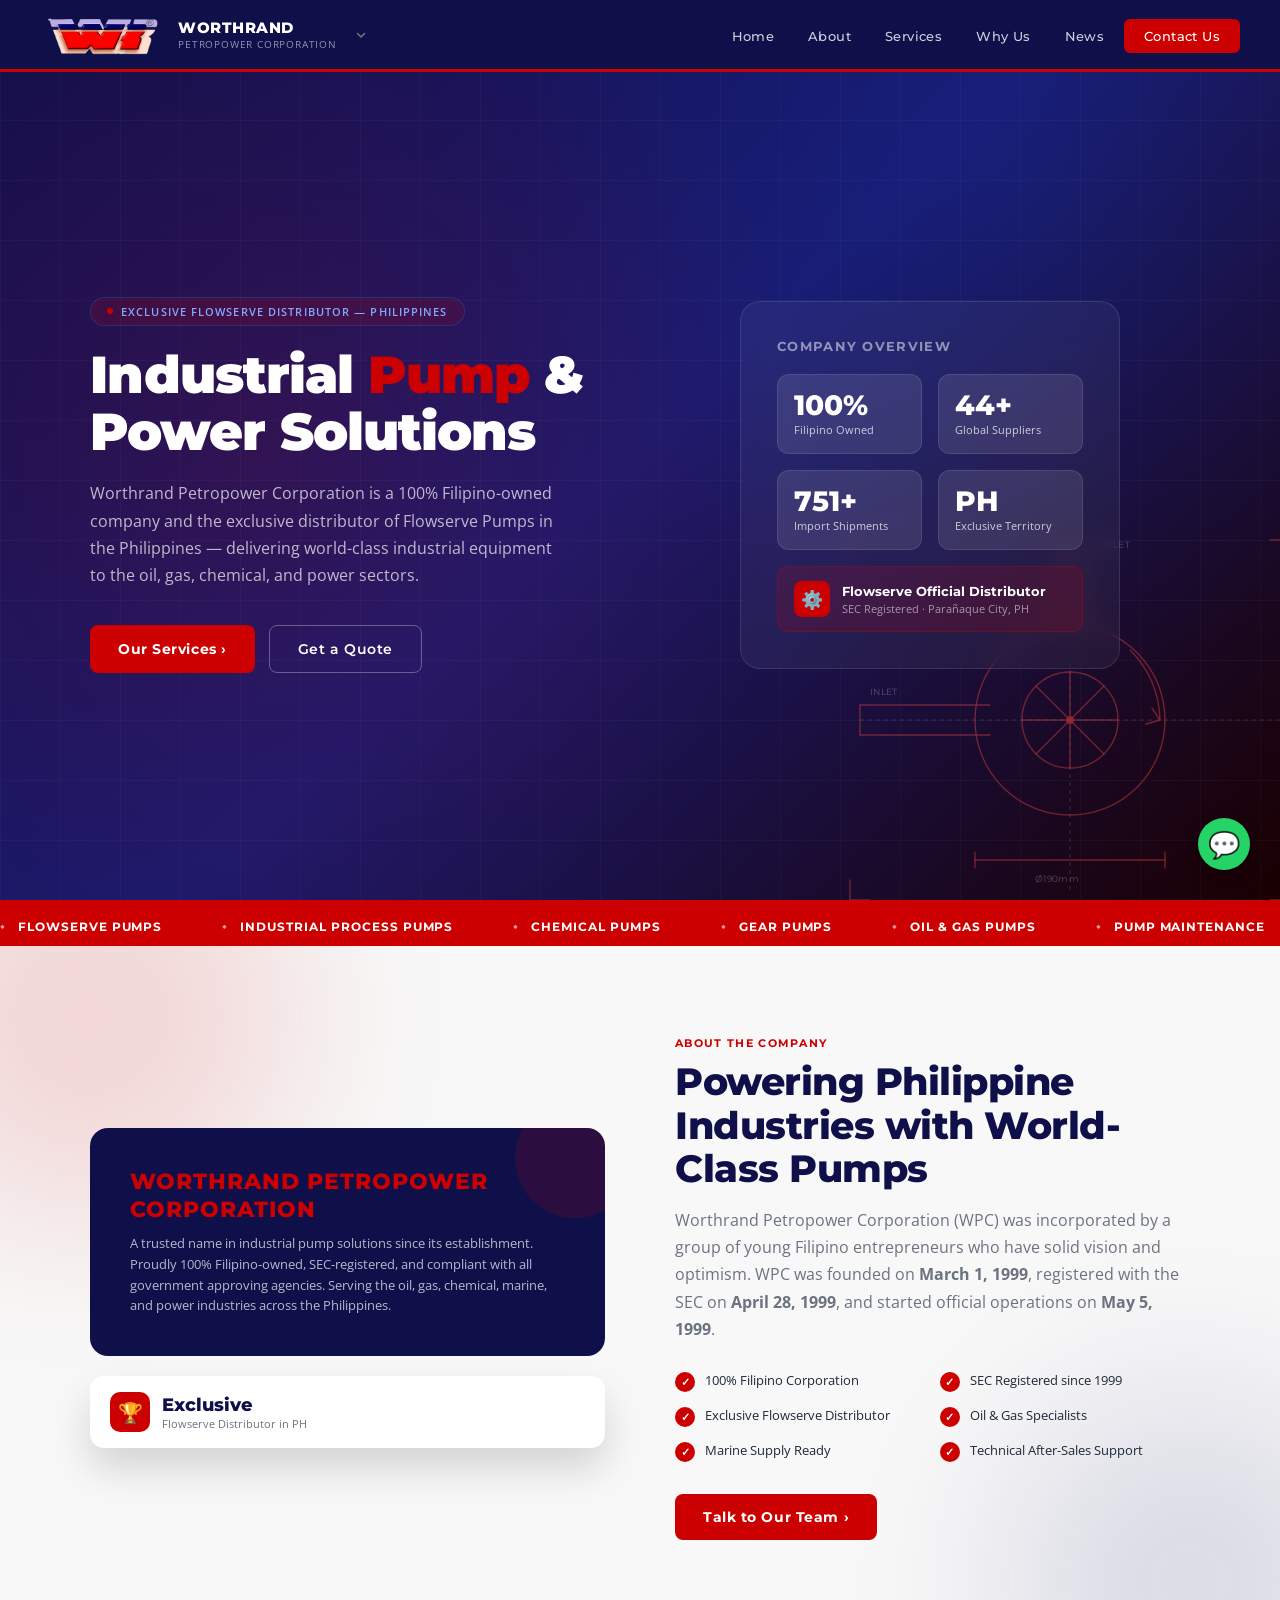
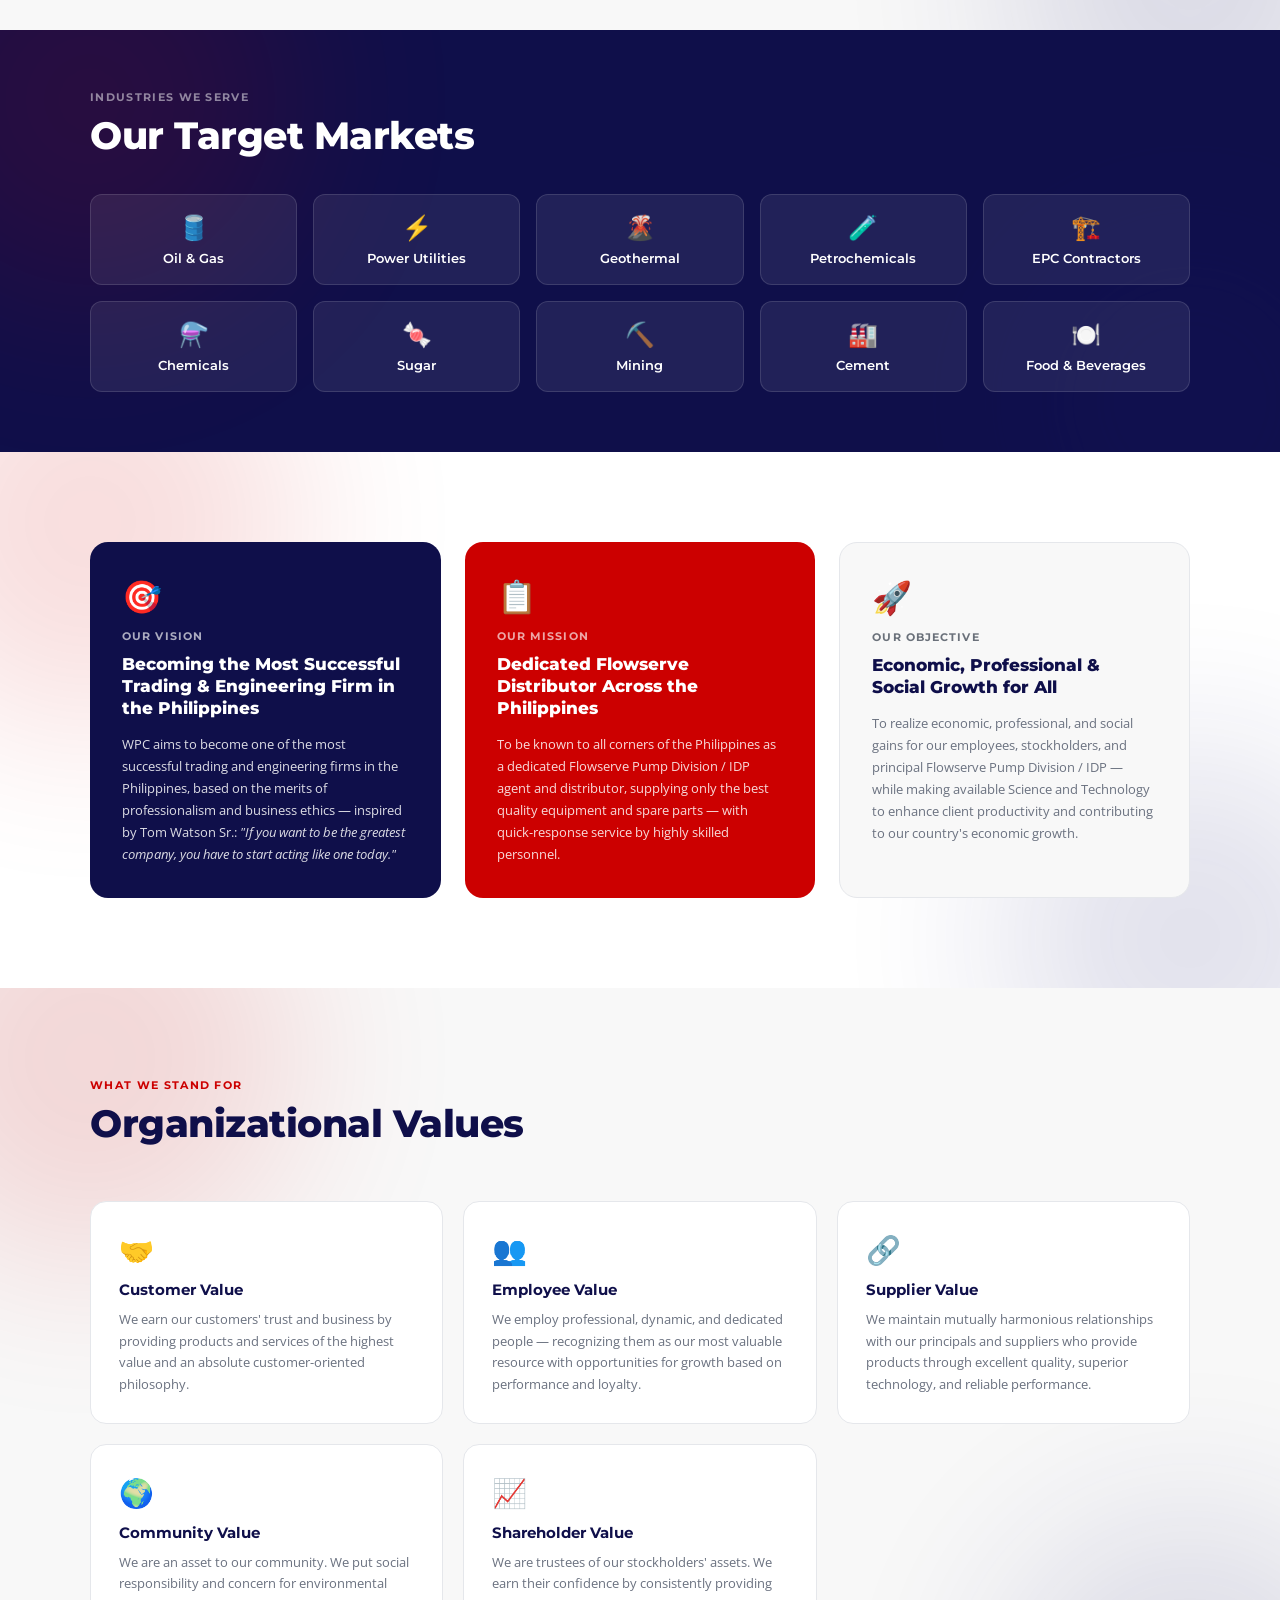
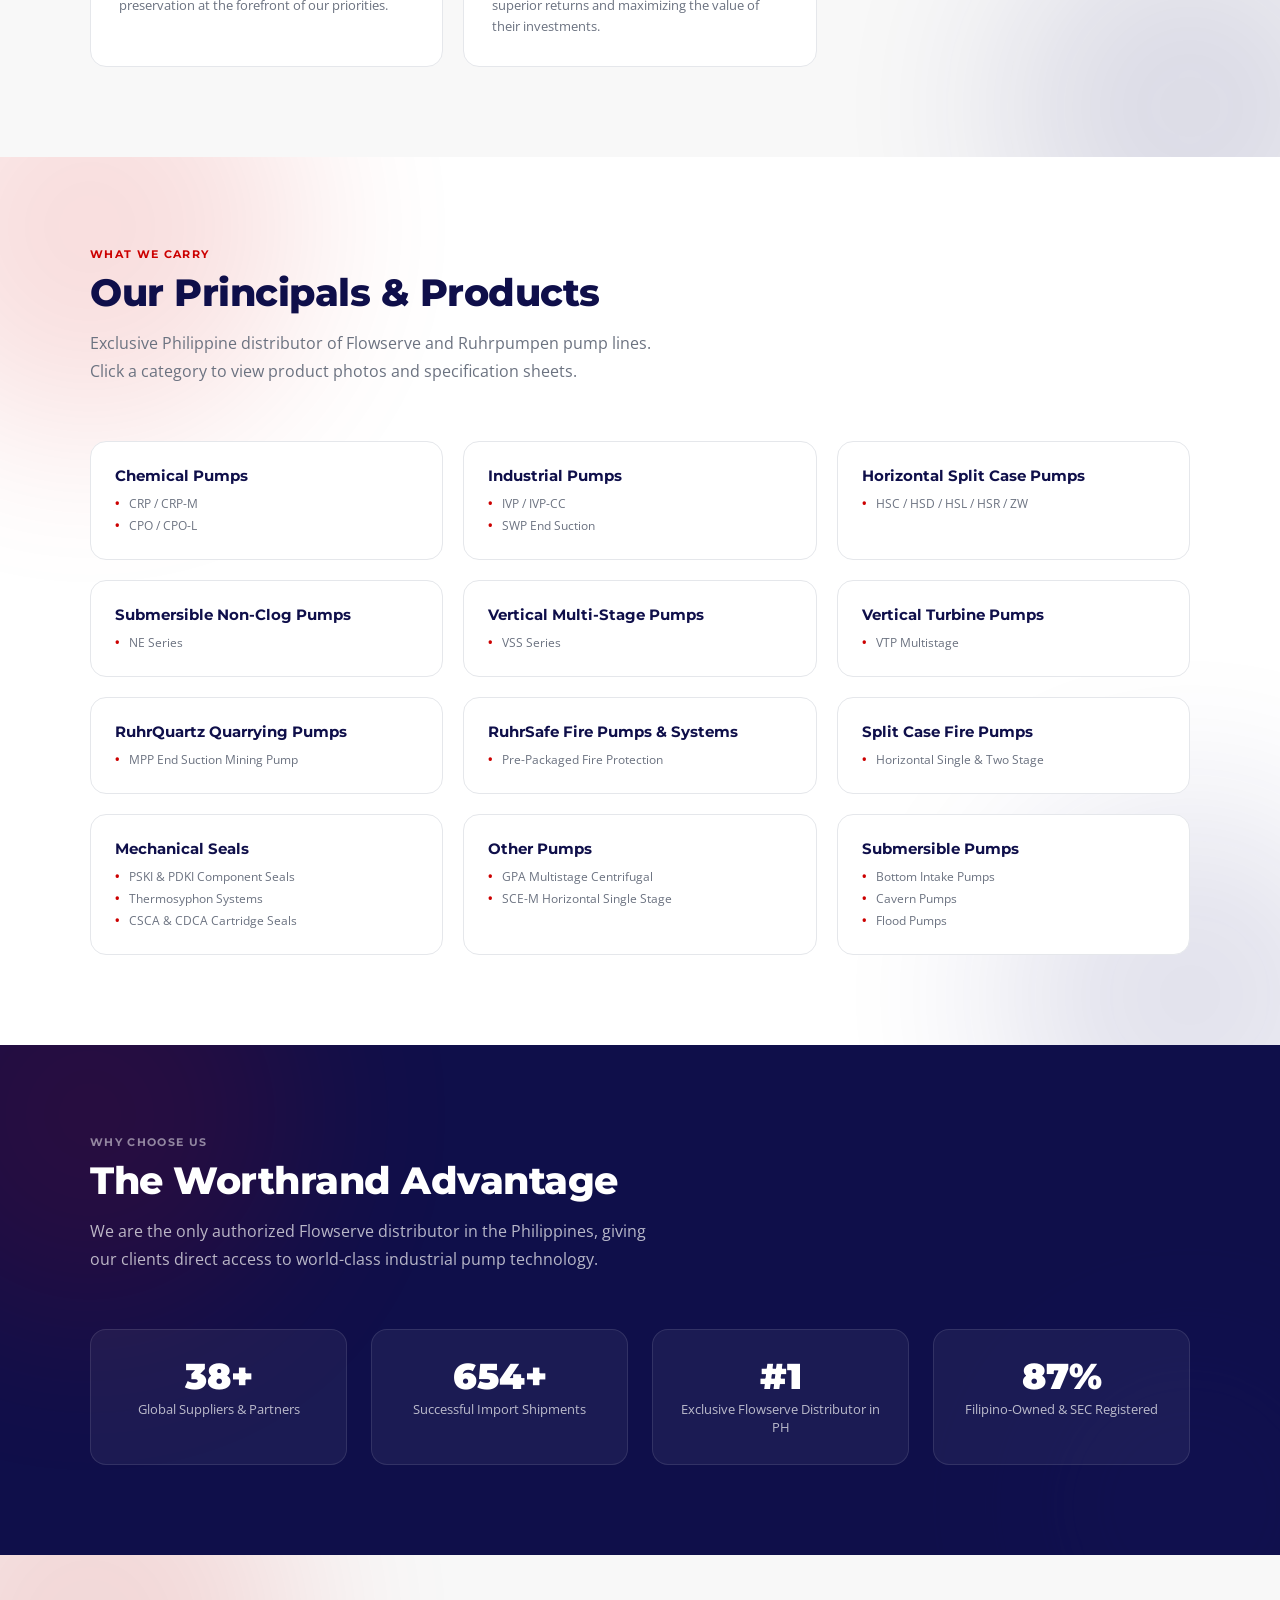
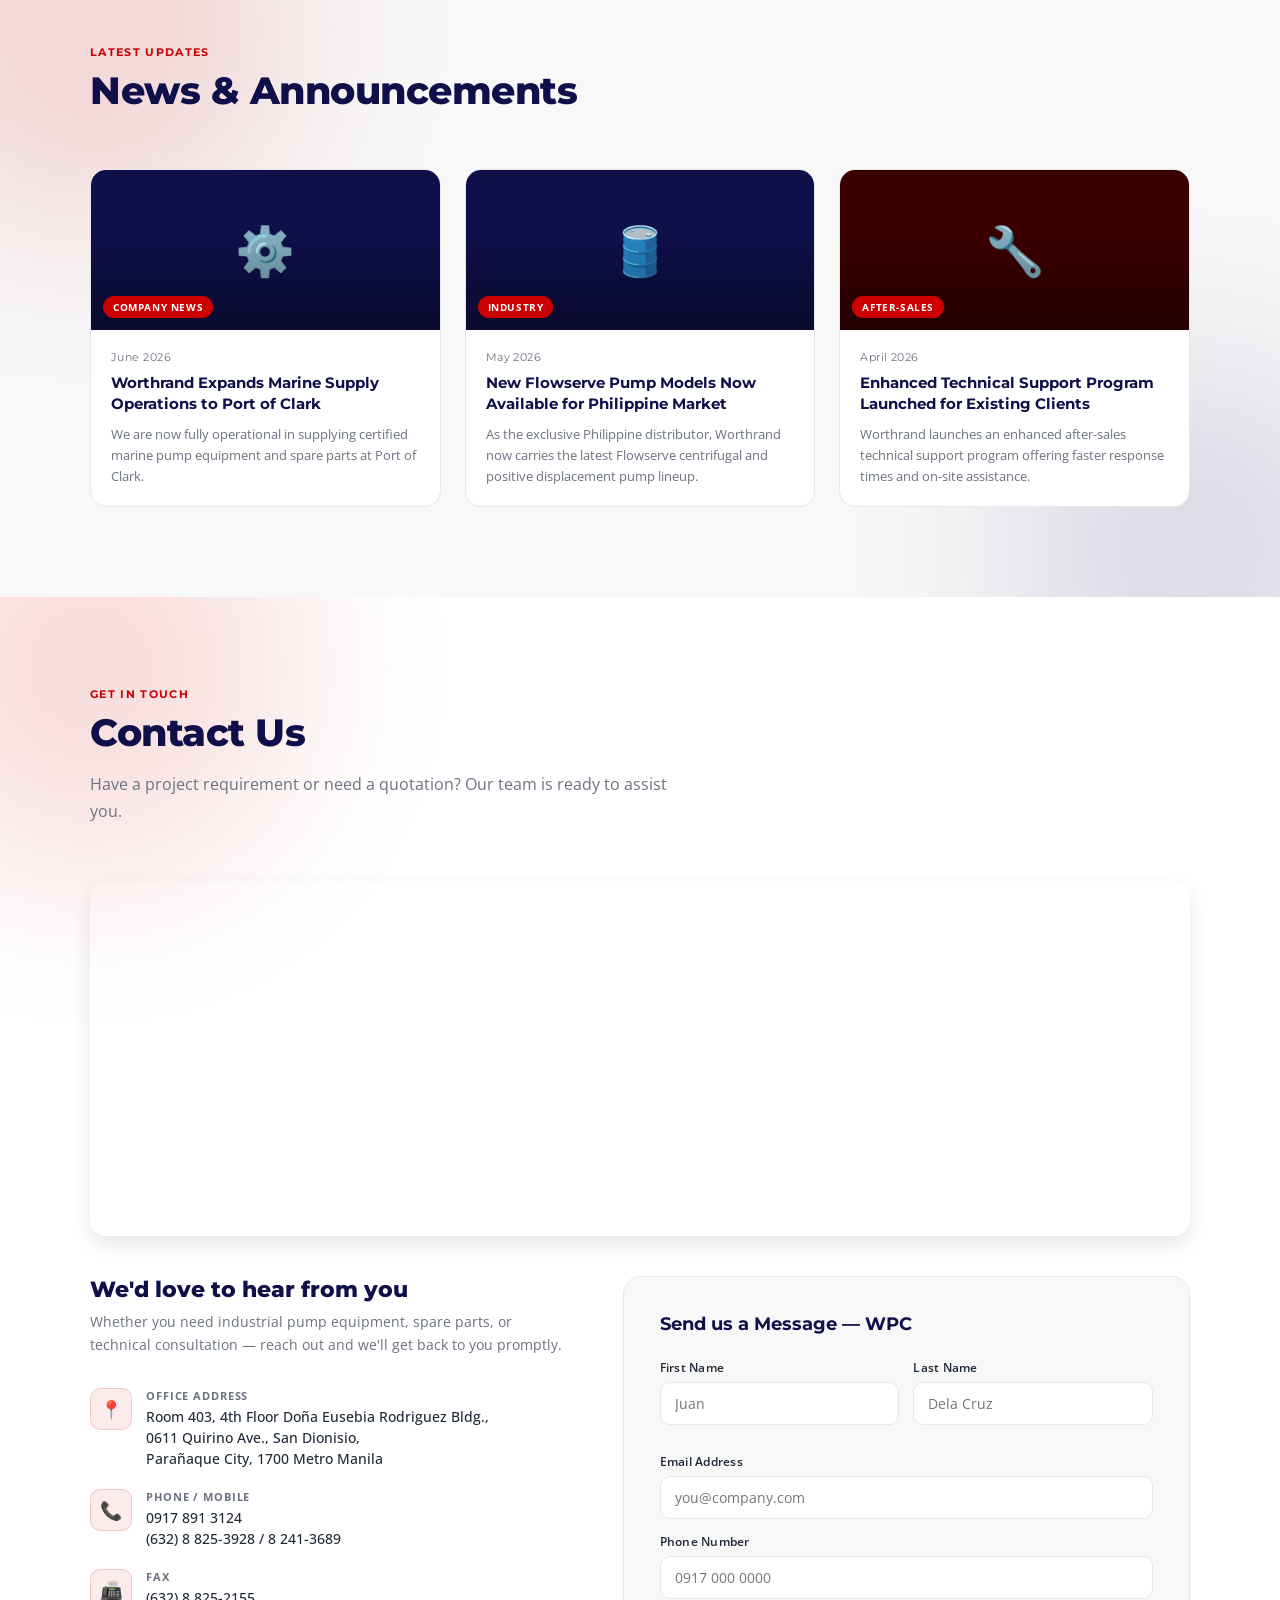
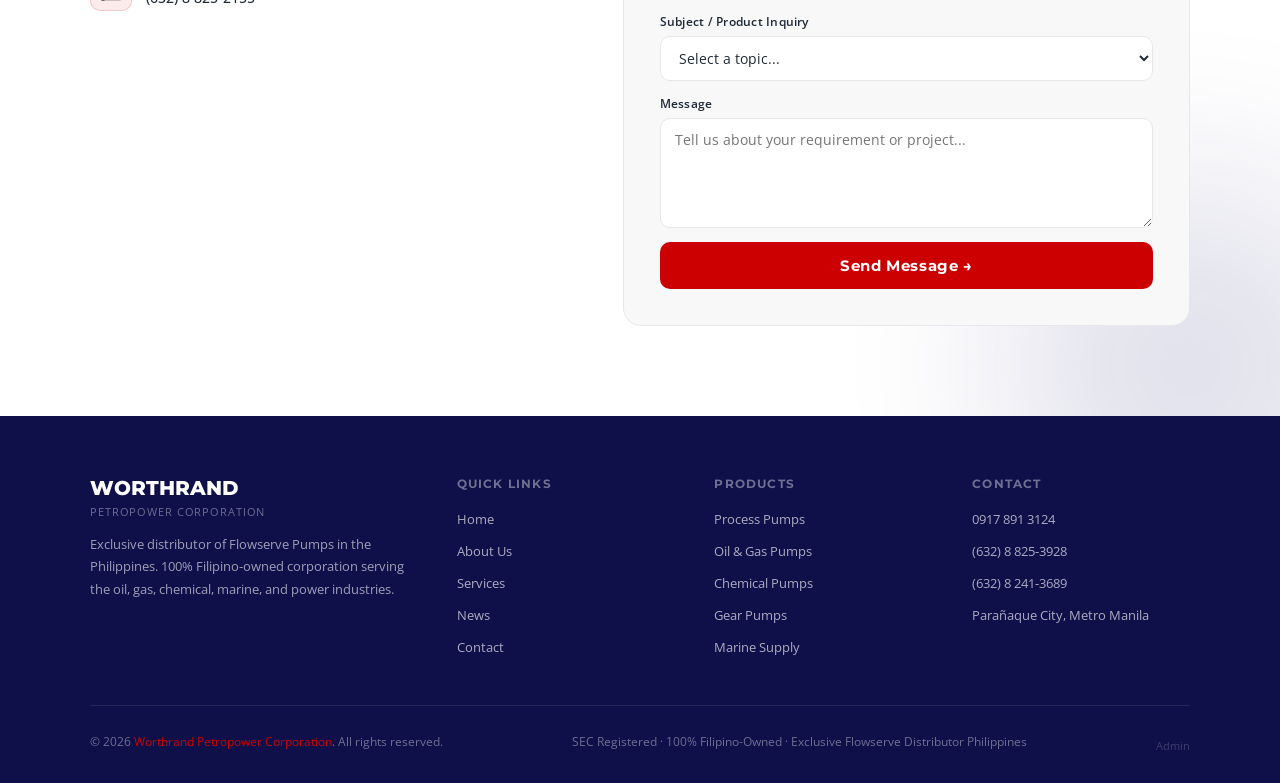
==== index.html @ 25e24fc3 "Add files via upload" ====
<!DOCTYPE html>
<html lang="en">
<head>
<meta charset="UTF-8">
<meta name="viewport" content="width=device-width, initial-scale=1.0">
<title>Worthrand Petropower & Worthwater Technology Corporation</title>
<meta name="description" content="Worthrand Petropower Corporation (WPC) and Worthwater Technology Corporation (WTC) — 100% Filipino-owned companies supplying world-class industrial equipment in the Philippines.">
<meta name="keywords" content="Flowserve Philippines, industrial pumps, Worthrand, Worthwater, WPC, WTC, industrial equipment Philippines">
<meta name="author" content="Worthrand Petropower Corporation / Worthwater Technology Corporation">
<meta name="robots" content="index, follow">
<meta property="og:title" content="Worthrand Petropower & Worthwater Technology Corporation">
<meta property="og:description" content="100% Filipino-owned companies supplying world-class industrial equipment in the Philippines since 1996.">
<meta property="og:url" content="https://razponce1.github.io/wpc/">
<meta property="og:type" content="website">
<link rel="preconnect" href="https://fonts.googleapis.com">
<link href="https://fonts.googleapis.com/css2?family=Montserrat:wght@400;500;600;700;800;900&family=Open+Sans:wght@300;400;500;600&display=swap" rel="stylesheet">
<style>
:root {
  --red: #CC0000;
  --red-dark: #A30000;
  --navy: #1A1A6E;
  --navy-dark: #0F0F4A;
  --wtc-blue: #0B5FA8;
  --white: #FFFFFF;
  --off-white: #F8F8F8;
  --gray: #6B7280;
  --gray-border: #E5E7EB;
  --text: #1F2937;
  --green: #059669;
  --ff-heading: 'Montserrat', sans-serif;
  --ff-body: 'Open Sans', sans-serif;
}

* { margin: 0; padding: 0; box-sizing: border-box; }
html { scroll-behavior: smooth; }
body { font-family: var(--ff-body); color: var(--text); background: var(--off-white); overflow-x: hidden; }
a { text-decoration: none; color: inherit; }

/* ===== COMPANY SWITCHER (in navbar) ===== */
.nav-brand {
  position: relative;
  cursor: pointer;
  user-select: none;
}

.nav-brand-chevron {
  color: var(--gray);
  margin-left: 4px;
  transition: transform 0.2s ease;
  vertical-align: middle;
}

.nav-brand.open .nav-brand-chevron {
  transform: rotate(180deg);
}

.company-dropdown {
  position: absolute;
  top: calc(100% + 14px);
  left: 0;
  background: white;
  border: 1px solid var(--gray-border);
  border-radius: 12px;
  box-shadow: 0 16px 40px hsla(0,0%,0%,0.15);
  padding: 6px;
  width: 250px;
  display: none;
  flex-direction: column;
  gap: 2px;
  z-index: 1100;
  cursor: default;
}

.company-dropdown.open {
  display: flex;
}

.company-dropdown-item {
  display: flex;
  align-items: center;
  gap: 10px;
  padding: 10px 12px;
  border-radius: 8px;
  border: none;
  background: transparent;
  cursor: pointer;
  text-align: left;
  font-family: var(--ff-body);
  color: var(--navy-dark);
  transition: background 0.15s ease;
}

.company-dropdown-item:hover {
  background: var(--off-white);
}

.company-dropdown-item.active {
  background: var(--off-white);
}

.company-dropdown-item strong {
  font-family: var(--ff-heading);
  font-size: 13px;
  display: block;
}

.company-dropdown-item small {
  font-size: 11px;
  color: var(--gray);
}

.company-dot {
  width: 10px;
  height: 10px;
  border-radius: 50%;
  flex-shrink: 0;
}

/* ===== NAVBAR ===== */
.navbar {
  position: fixed;
  top: 0; left: 0; right: 0;
  z-index: 1000;
  background: var(--navy-dark);
  border-bottom: 3px solid var(--red);
  padding: 0 40px;
  display: flex;
  align-items: center;
  justify-content: space-between;
  height: 72px;
  transition: border-color 0.35s ease, height 0.3s ease, background 0.3s ease, box-shadow 0.3s ease;
}
.navbar.scrolled {
  height: 60px;
  background: hsla(232,60%,10%,0.92);
  backdrop-filter: blur(10px);
  -webkit-backdrop-filter: blur(10px);
  box-shadow: 0 8px 24px hsla(0,0%,0%,0.25);
}
.navbar.scrolled .nav-logo-img { height: 38px; }
.navbar.wtc-theme { border-bottom-color: var(--wtc-blue); }

.nav-brand { display: flex; align-items: center; gap: 14px; }
.nav-logo-img { height: 46px; width: auto; object-fit: contain; flex-shrink: 0; transition: opacity 0.2s ease, height 0.3s ease; }
.nav-brand-text .name { font-family: var(--ff-heading); font-weight: 800; font-size: 15px; color: white; letter-spacing: 0.5px; line-height: 1.2; }
.nav-brand-text .sub { font-size: 10px; color: hsla(0,0%,100%,0.55); letter-spacing: 0.08em; text-transform: uppercase; }

.nav-links { display: flex; align-items: center; gap: 6px; list-style: none; }
.nav-links a { color: hsla(0,0%,100%,0.8); font-size: 13px; font-weight: 500; padding: 8px 14px; border-radius: 6px; transition: 0.2s ease; font-family: var(--ff-heading); letter-spacing: 0.03em; }
.nav-links a:hover { color: white; background: hsla(0,0%,100%,0.1); }
.nav-links a.active { color: var(--red); }
.nav-cta { background: var(--red) !important; color: white !important; padding: 9px 20px !important; border-radius: 6px !important; }
.nav-cta:hover { background: var(--red-dark) !important; }

.hamburger { display: none; flex-direction: column; gap: 5px; cursor: pointer; padding: 5px; }
.hamburger span { width: 24px; height: 2px; background: white; border-radius: 2px; transition: 0.3s ease; }

/* ===== SECTIONS ===== */
.company-section { display: none; opacity: 0; }
.company-section.active { display: block; opacity: 1; animation: sectionFadeIn 0.45s ease; }
@keyframes sectionFadeIn { from { opacity: 0; transform: translateY(8px); } to { opacity: 1; transform: translateY(0); } }
.nav-logo-img.fading { opacity: 0; }

/* ===== PAGE TRANSITION OVERLAY (circular reveal) ===== */
.page-transition {
  position: fixed;
  inset: 0;
  z-index: 3000;
  pointer-events: none;
}
.page-transition-circle {
  position: absolute;
  inset: 0;
  background: linear-gradient(135deg, var(--red), var(--navy-dark));
  clip-path: circle(0px at var(--ox, 50%) var(--oy, 50%));
  transition: clip-path 0.65s cubic-bezier(0.65,0,0.35,1);
  will-change: clip-path;
}
.page-transition.wtc .page-transition-circle {
  background: linear-gradient(135deg, var(--wtc-blue), var(--navy-dark));
}
.page-transition.run .page-transition-circle {
  clip-path: circle(2200px at var(--ox, 50%) var(--oy, 50%));
}

/* ===== HERO ===== */
.hero {
  min-height: 100vh;
  background: linear-gradient(135deg, var(--navy-dark) 0%, var(--navy) 50%, #1a0000 100%);
  display: flex; align-items: center;
  position: relative; overflow: hidden;
  padding: 130px 40px 60px;
}

.hero-bg-pattern { position: absolute; inset: 0; background-image: radial-gradient(circle at 20% 50%, hsla(0,100%,40%,0.15) 0%, transparent 50%), radial-gradient(circle at 80% 20%, hsla(220,100%,50%,0.1) 0%, transparent 40%); animation: heroAmbient 20s ease-in-out infinite; transition: opacity 0.6s ease; }
body.wtc-active .hero-bg-pattern { background-image: radial-gradient(circle at 20% 50%, hsla(206,100%,45%,0.16) 0%, transparent 50%), radial-gradient(circle at 80% 20%, hsla(0,100%,45%,0.08) 0%, transparent 40%); }
@keyframes heroAmbient {
  0%, 100% { transform: translate(0,0) scale(1); }
  50% { transform: translate(2%, -2%) scale(1.06); }
}
.hero-grid-lines { position: absolute; inset: 0; background-image: linear-gradient(hsla(0,0%,100%,0.03) 1px, transparent 1px), linear-gradient(90deg, hsla(0,0%,100%,0.03) 1px, transparent 1px); background-size: 60px 60px; }

/* ===== BLUEPRINT DRAW-IN ANIMATION ===== */
.hero-blueprint-wrap {
  position: absolute;
  right: -20px;
  bottom: -10px;
  width: 460px;
  max-width: 45vw;
  z-index: 1;
  pointer-events: none;
  overflow: hidden;
}
.hero-blueprint {
  position: relative;
  width: 100%;
  height: auto;
  display: block;
  opacity: 0.55;
}
.bp-line {
  fill: none;
  stroke: hsla(0,90%,62%,0.75);
  stroke-width: 1.4;
  stroke-linecap: round;
  stroke-linejoin: round;
  stroke-dasharray: 1;
  stroke-dashoffset: 1;
  animation: bpDraw 1.8s cubic-bezier(0.65,0,0.35,1) forwards;
}
.bp-dash {
  fill: none;
  stroke: hsla(0,0%,100%,0.25);
  stroke-width: 1;
  stroke-dasharray: 4 4;
}
.bp-dot { fill: hsla(0,90%,62%,0.85); opacity: 0; animation: bpFade 0.4s ease forwards; }
.bp-label { fill: hsla(0,0%,100%,0.5); font-size: 9px; font-family: var(--ff-heading); letter-spacing: 0.04em; opacity: 0; animation: bpFade 0.5s ease forwards; }
body.wtc-active .bp-line { stroke: hsla(206,85%,62%,0.8); }
body.wtc-active .bp-dot { fill: hsla(206,85%,62%,0.85); }

.bp-d1 { animation-delay: 0s; }
.bp-d2 { animation-delay: 0.25s; }
.bp-d3 { animation-delay: 0.5s; }
.bp-d4 { animation-delay: 0.75s; }
.bp-d5 { animation-delay: 1s; }
.bp-d6 { animation-delay: 1.2s; }
.bp-d7 { animation-delay: 1.4s; }
.bp-fade1 { animation-delay: 1.6s; }
.bp-fade2 { animation-delay: 1.8s; }
.bp-fade3 { animation-delay: 2s; }

@keyframes bpDraw { to { stroke-dashoffset: 0; } }
@keyframes bpFade { to { opacity: 1; } }

.hero-blueprint-sweep {
  position: absolute;
  left: 0; right: 0;
  height: 40%;
  background: linear-gradient(hsla(0,90%,65%,0), hsla(0,90%,65%,0.12), hsla(0,90%,65%,0));
  animation: bpSweep 4s ease-in-out infinite;
  animation-delay: 2.2s;
}
body.wtc-active .hero-blueprint-sweep {
  background: linear-gradient(hsla(206,85%,65%,0), hsla(206,85%,65%,0.14), hsla(206,85%,65%,0));
}
@keyframes bpSweep {
  0% { top: -40%; }
  100% { top: 100%; }
}

.hero-content { position: relative; z-index: 2; max-width: 1100px; margin: 0 auto; width: 100%; display: grid; grid-template-columns: 1fr 1fr; gap: 60px; align-items: center; }

.hero-eyebrow { display: inline-flex; align-items: center; gap: 8px; background: hsla(0,100%,40%,0.15); border: 1px solid hsla(204,100%,40%,0.3); border-radius: 100px; padding: 6px 16px; font-size: 11px; font-weight: 600; color: #80AAFF; letter-spacing: 0.1em; text-transform: uppercase; margin-bottom: 20px; }
.hero-eyebrow::before { content: ""; width: 6px; height: 6px; border-radius: 50%; background: var(--red); }

.hero-title { font-family: var(--ff-heading); font-size: clamp(30px, 4.5vw, 52px); font-weight: 900; color: white; line-height: 1.1; letter-spacing: -1px; margin-bottom: 20px; }
.hero-title .accent { color: var(--red); }

.hero-desc { font-size: 16px; color: hsla(0,0%,100%,0.7); line-height: 1.7; margin-bottom: 36px; max-width: 480px; }

.hero-actions { display: flex; gap: 14px; flex-wrap: wrap; }

.btn-primary { background: var(--red); color: white; font-family: var(--ff-heading); font-weight: 700; font-size: 14px; padding: 14px 28px; border-radius: 8px; border: none; cursor: pointer; transition: 0.2s ease; letter-spacing: 0.04em; display: inline-flex; align-items: center; gap: 8px; }
.btn-primary:hover { background: var(--red-dark); transform: translateY(-2px); box-shadow: 0 8px 20px hsla(0,100%,40%,0.3); }

.btn-outline { background: transparent; color: white; font-family: var(--ff-heading); font-weight: 600; font-size: 14px; padding: 14px 28px; border-radius: 8px; border: 1px solid hsla(0,0%,100%,0.3); cursor: pointer; transition: 0.2s ease; letter-spacing: 0.04em; display: inline-flex; align-items: center; gap: 8px; }
.btn-outline:hover { border-color: white; background: hsla(0,0%,100%,0.08); }

.hero-visual { display: flex; justify-content: center; align-items: center; }
.hero-card { background: hsla(0,0%,100%,0.05); border: 1px solid hsla(0,0%,100%,0.1); border-radius: 20px; padding: 36px; width: 100%; max-width: 380px; backdrop-filter: blur(10px); }
.hero-card-title { font-family: var(--ff-heading); font-size: 13px; font-weight: 700; color: hsla(0,0%,100%,0.5); text-transform: uppercase; letter-spacing: 0.1em; margin-bottom: 20px; }
.hero-stat-row { display: grid; grid-template-columns: 1fr 1fr; gap: 16px; margin-bottom: 16px; }
.hero-stat { background: hsla(0,0%,100%,0.1); border: 1px solid hsla(0,0%,100%,0.1); border-radius: 12px; padding: 16px; }
.hero-stat-num { font-family: var(--ff-heading); font-size: 28px; font-weight: 800; color: white; line-height: 1; margin-bottom: 4px; }
.hero-stat-label { font-size: 11px; color: hsla(0,0%,100%,0.75); line-height: 1.3; }
.hero-badge { background: hsla(0,100%,40%,0.15); border: 1px solid hsla(0,100%,40%,0.3); border-radius: 10px; padding: 14px 16px; display: flex; align-items: center; gap: 12px; }
.hero-badge-icon { width: 36px; height: 36px; background: var(--red); border-radius: 8px; display: flex; align-items: center; justify-content: center; font-size: 18px; flex-shrink: 0; }
.hero-badge-text .b-title { font-family: var(--ff-heading); font-size: 13px; font-weight: 700; color: white; }
.hero-badge-text .b-sub { font-size: 11px; color: hsla(0,0%,100%,0.55); margin-top: 2px; }

/* ===== TICKER ===== */
.ticker { background: var(--red); padding: 12px 0; overflow: hidden; white-space: nowrap; }
.ticker-inner { display: inline-flex; gap: 60px; animation: ticker 25s linear infinite; }
.ticker-item { font-family: var(--ff-heading); font-size: 12px; font-weight: 700; color: white; letter-spacing: 0.08em; text-transform: uppercase; display: flex; align-items: center; gap: 12px; }
.ticker-item::before { content: "◆"; font-size: 8px; opacity: 0.6; }
@keyframes ticker { from { transform: translateX(0); } to { transform: translateX(-50%); } }

/* ===== SECTION COMMONS ===== */
.section { padding: 90px 40px; width: 100%; position: relative; overflow: hidden; }
.section-inner { max-width: 1100px; margin: 0 auto; position: relative; z-index: 1; }
.section::before, .section::after {
  content: "";
  position: absolute;
  border-radius: 50%;
  filter: blur(90px);
  opacity: 0.13;
  pointer-events: none;
  z-index: 0;
  transition: background 0.6s ease;
}
.section::before {
  width: 420px; height: 420px;
  background: var(--red);
  top: -140px; left: -120px;
  animation: ambientFloat1 24s ease-in-out infinite;
}
.section::after {
  width: 380px; height: 380px;
  background: var(--navy);
  bottom: -140px; right: -100px;
  animation: ambientFloat2 28s ease-in-out infinite;
}
body.wtc-active .section::before { background: var(--wtc-blue); }
body.wtc-active .section::after { background: var(--navy-dark); }
@keyframes ambientFloat1 {
  0%, 100% { transform: translate(0,0) scale(1); }
  50% { transform: translate(70px, 50px) scale(1.18); }
}
@keyframes ambientFloat2 {
  0%, 100% { transform: translate(0,0) scale(1); }
  50% { transform: translate(-55px, -35px) scale(1.12); }
}
.section-eyebrow { font-family: var(--ff-heading); font-size: 11px; font-weight: 700; letter-spacing: 0.12em; text-transform: uppercase; color: var(--red); margin-bottom: 10px; }
.section-title { font-family: var(--ff-heading); font-size: clamp(24px, 3.5vw, 38px); font-weight: 800; color: var(--navy-dark); line-height: 1.15; letter-spacing: -0.5px; margin-bottom: 16px; }
.section-desc { font-size: 16px; color: var(--gray); line-height: 1.7; max-width: 580px; }
.section-header { margin-bottom: 56px; }

/* ===== ABOUT ===== */
.about-grid { display: grid; grid-template-columns: 1fr 1fr; gap: 70px; align-items: center; }
.about-main-card { background: var(--navy-dark); border-radius: 18px; padding: 40px; color: white; position: relative; overflow: hidden; }
.about-main-card::before { content: ""; position: absolute; top: -30px; right: -30px; width: 120px; height: 120px; border-radius: 50%; background: hsla(0,100%,40%,0.15); }
.about-wpc-logo { font-family: var(--ff-heading); font-size: 22px; font-weight: 800; color: var(--red); letter-spacing: 1px; text-transform: uppercase; margin-bottom: 8px; line-height: 1.3; }
.about-est { font-size: 13px; color: hsla(0,0%,100%,0.7); line-height: 1.6; }
.about-float-badge { background: white; border-radius: 14px; padding: 16px 20px; box-shadow: 0 20px 40px hsla(0,0%,0%,0.15); display: flex; align-items: center; gap: 12px; margin-top: 20px; }
.float-icon { width: 40px; height: 40px; background: var(--red); border-radius: 10px; display: flex; align-items: center; justify-content: center; font-size: 20px; flex-shrink: 0; }
.float-info .fi-num { font-family: var(--ff-heading); font-size: 18px; font-weight: 800; color: var(--navy-dark); }
.float-info .fi-label { font-size: 11px; color: var(--gray); }

.about-text .section-desc { margin-bottom: 28px; }
.about-highlights { display: grid; grid-template-columns: 1fr 1fr; gap: 14px; margin-bottom: 32px; }
.highlight-item { display: flex; align-items: flex-start; gap: 10px; font-size: 13px; color: var(--text); line-height: 1.5; }
.highlight-item::before { content: "✓"; width: 20px; height: 20px; background: var(--red); color: white; border-radius: 50%; display: flex; align-items: center; justify-content: center; font-size: 11px; font-weight: 700; flex-shrink: 0; margin-top: 1px; }

/* ===== MARKETS ===== */
.markets-grid { display: grid; grid-template-columns: repeat(5, 1fr); gap: 16px; }
.market-item { background: hsla(0,0%,100%,0.08); border: 1px solid hsla(0,0%,100%,0.12); border-radius: 12px; padding: 18px 14px; text-align: center; color: white; font-family: var(--ff-heading); font-size: 13px; font-weight: 600; display: flex; flex-direction: column; align-items: center; gap: 8px; transition: 0.2s ease; }
.market-item:hover { background: hsla(0,100%,40%,0.2); border-color: var(--red); }
.market-icon { font-size: 24px; }

/* ===== VMO ===== */
.vmo-grid { display: grid; grid-template-columns: repeat(3, 1fr); gap: 24px; }
.vmo-card { border-radius: 18px; padding: 32px; }
.vmo-vision { background: var(--navy-dark); color: white; }
.vmo-mission { background: var(--red); color: white; }
.vmo-objective { background: var(--off-white); color: var(--text); border: 1px solid var(--gray-border); }
.vmo-icon { font-size: 32px; margin-bottom: 12px; display: block; }
.vmo-label { font-family: var(--ff-heading); font-size: 11px; font-weight: 700; letter-spacing: 0.1em; text-transform: uppercase; opacity: 0.65; margin-bottom: 10px; }
.vmo-title { font-family: var(--ff-heading); font-size: 17px; font-weight: 800; line-height: 1.3; margin-bottom: 14px; }
.vmo-objective .vmo-title { color: var(--navy-dark); }
.vmo-text { font-size: 13px; line-height: 1.7; opacity: 0.85; }
.vmo-objective .vmo-text { opacity: 1; color: var(--gray); }

/* ===== VALUES ===== */
.values-grid { display: grid; grid-template-columns: repeat(3, 1fr); gap: 20px; }
.value-card { background: white; border: 1px solid var(--gray-border); border-radius: 16px; padding: 28px; transition: 0.25s ease; position: relative; overflow: hidden; }
.value-card::before { content: ""; position: absolute; top: 0; left: 0; right: 0; height: 4px; background: var(--red); transform: scaleX(0); transform-origin: left; transition: 0.3s ease; }
.value-card:hover { box-shadow: 0 12px 30px hsla(0,100%,40%,0.1); transform: translateY(-4px); border-color: var(--red); }
.value-card:hover::before { transform: scaleX(1); }
.value-icon { font-size: 28px; margin-bottom: 12px; display: block; }
.value-name { font-family: var(--ff-heading); font-size: 15px; font-weight: 700; color: var(--navy-dark); margin-bottom: 10px; }
.value-desc { font-size: 13px; color: var(--gray); line-height: 1.65; }

/* ===== SERVICES ===== */
.services-grid { display: grid; grid-template-columns: repeat(3, 1fr); gap: 24px; }
.service-card { border: 1px solid var(--gray-border); border-radius: 16px; padding: 30px; transition: 0.25s ease; position: relative; overflow: hidden; background: white; }
.service-card::before { content: ""; position: absolute; top: 0; left: 0; right: 0; height: 4px; background: var(--red); transform: scaleX(0); transform-origin: left; transition: 0.3s ease; }
.service-card:hover { border-color: var(--red); box-shadow: 0 12px 30px hsla(0,100%,40%,0.1); transform: translateY(-4px); }
.service-card:hover::before { transform: scaleX(1); }
.service-icon { width: 56px; height: 56px; background: hsla(0,100%,40%,0.08); border: 1px solid hsla(0,100%,40%,0.15); border-radius: 14px; display: flex; align-items: center; justify-content: center; font-size: 26px; margin-bottom: 18px; }
.service-name { font-family: var(--ff-heading); font-size: 16px; font-weight: 700; color: var(--navy-dark); margin-bottom: 10px; }
.service-desc { font-size: 13px; color: var(--gray); line-height: 1.6; }

/* ===== PRINCIPALS (WTC) ===== */
.principals-grid { display: grid; grid-template-columns: repeat(3, 1fr); gap: 20px; }
.principal-card { background: white; border: 1px solid var(--gray-border); border-radius: 16px; padding: 24px; transition: 0.25s ease; }
.principal-card:hover { box-shadow: 0 12px 28px hsla(0,0%,0%,0.08); transform: translateY(-3px); }
.principal-modal { display: flex; position: fixed; inset: 0; background: hsla(0,0%,0%,0); z-index: 2000; align-items: center; justify-content: center; padding: 20px; opacity: 0; visibility: hidden; pointer-events: none; transition: opacity 0.3s ease, background 0.3s ease, visibility 0s linear 0.3s; }
.principal-modal.open { opacity: 1; visibility: visible; background: hsla(0,0%,0%,0.65); pointer-events: auto; transition: opacity 0.3s ease, background 0.3s ease, visibility 0s linear 0s; }
.principal-modal-box { background: white; border-radius: 16px; max-width: 900px; width: 100%; max-height: 85vh; display: flex; flex-direction: column; overflow: hidden; opacity: 0; transform: scale(0.92) translateY(16px); transition: opacity 0.3s cubic-bezier(0.34,1.56,0.64,1), transform 0.3s cubic-bezier(0.34,1.56,0.64,1); }
.principal-modal.open .principal-modal-box { opacity: 1; transform: scale(1) translateY(0); }
.principal-modal-header { display: flex; align-items: center; justify-content: space-between; padding: 16px 20px; border-bottom: 1px solid var(--gray-border); }
.principal-modal-title { font-family: var(--ff-heading); font-weight: 800; font-size: 18px; color: var(--navy-dark); }
.principal-modal-close { background: none; border: none; font-size: 28px; line-height: 1; cursor: pointer; color: var(--gray); transition: transform 0.2s ease, color 0.2s ease; }
.principal-modal-close:hover { color: var(--red); transform: rotate(90deg); }
.principal-modal-body { overflow-y: auto; padding: 16px 20px; display: flex; flex-direction: column; gap: 14px; min-height: 120px; }
.principal-modal-body img { width: 100%; border-radius: 8px; border: 1px solid var(--gray-border); display: block; background: var(--off-white); opacity: 0; animation: imgFadeIn 0.45s ease forwards; }
@keyframes imgFadeIn { from { opacity: 0; transform: translateY(10px); } to { opacity: 1; transform: translateY(0); } }
.principal-modal-loading { display: flex; align-items: center; justify-content: center; padding: 60px 0; color: var(--gray); font-family: var(--ff-heading); font-size: 13px; gap: 10px; }
.principal-modal-spinner { width: 18px; height: 18px; border: 2px solid var(--gray-border); border-top-color: var(--red); border-radius: 50%; animation: spin 0.7s linear infinite; }
@keyframes spin { to { transform: rotate(360deg); } }
.principal-card:hover { border-color: var(--red); box-shadow: 0 8px 20px hsla(0,0%,0%,0.08); transform: translateY(-3px); }
.principal-country { font-size: 10px; font-weight: 700; color: var(--red); text-transform: uppercase; letter-spacing: 0.1em; margin-bottom: 6px; }
.principal-name { font-family: var(--ff-heading); font-size: 15px; font-weight: 700; color: var(--navy-dark); margin-bottom: 10px; }
.principal-products { list-style: none; display: flex; flex-direction: column; gap: 4px; }
.principal-products li { font-size: 12px; color: var(--gray); padding-left: 14px; position: relative; line-height: 1.5; }
.principal-products li::before { content: "•"; color: var(--red); position: absolute; left: 0; font-weight: 700; }

/* ===== WHY US ===== */
.why-grid { display: grid; grid-template-columns: repeat(4, 1fr); gap: 24px; }
.why-card { background: hsla(0,0%,100%,0.05); border: 1px solid hsla(0,0%,100%,0.1); border-radius: 16px; padding: 28px 24px; text-align: center; transition: 0.2s ease; }
.why-card:hover { background: hsla(0,0%,100%,0.08); border-color: var(--red); }
.why-num { font-family: var(--ff-heading); font-size: 36px; font-weight: 900; color: white; line-height: 1; margin-bottom: 6px; }
.why-label { font-size: 13px; color: hsla(0,0%,100%,0.7); line-height: 1.4; }

/* ===== NEWS ===== */
.news-grid { display: grid; grid-template-columns: repeat(3, 1fr); gap: 24px; }
.news-card { background: white; border-radius: 16px; overflow: hidden; border: 1px solid var(--gray-border); transition: 0.25s ease; }
.news-card:hover { box-shadow: 0 12px 30px hsla(0,0%,0%,0.1); transform: translateY(-3px); }
.news-img { height: 160px; background: var(--navy-dark); display: flex; align-items: center; justify-content: center; font-size: 48px; position: relative; overflow: hidden; }
.news-img::after { content: ""; position: absolute; inset: 0; background: linear-gradient(to bottom, transparent 40%, hsla(0,0%,0%,0.4)); }
.news-tag { position: absolute; bottom: 12px; left: 12px; background: var(--red); color: white; font-size: 10px; font-weight: 700; padding: 4px 10px; border-radius: 100px; z-index: 1; text-transform: uppercase; letter-spacing: 0.06em; }
.news-body { padding: 20px; }
.news-date { font-size: 11px; color: var(--gray); margin-bottom: 8px; font-family: var(--ff-heading); letter-spacing: 0.04em; }
.news-title { font-family: var(--ff-heading); font-size: 15px; font-weight: 700; color: var(--navy-dark); line-height: 1.4; margin-bottom: 10px; }
.news-excerpt { font-size: 13px; color: var(--gray); line-height: 1.6; }

/* ===== MANUFACTURERS ===== */
.mfr-block { background: var(--off-white); border: 1px solid var(--gray-border); border-radius: 18px; padding: 36px; }
.mfr-header { display: flex; align-items: flex-start; gap: 18px; margin-bottom: 32px; padding-bottom: 24px; border-bottom: 1px solid var(--gray-border); }
.mfr-icon { width: 52px; height: 52px; background: var(--navy-dark); border-radius: 14px; display: flex; align-items: center; justify-content: center; font-size: 24px; flex-shrink: 0; }
.mfr-label { font-size: 11px; font-weight: 700; color: var(--red); text-transform: uppercase; letter-spacing: 0.1em; margin-bottom: 4px; }
.mfr-name { font-family: var(--ff-heading); font-size: 18px; font-weight: 800; color: var(--navy-dark); margin-bottom: 4px; }
.mfr-sub { font-size: 13px; color: var(--gray); }
.mfr-two-col { display: grid; grid-template-columns: repeat(2, 1fr); gap: 24px; }
.mfr-brand-group { background: white; border: 1px solid var(--gray-border); border-radius: 14px; padding: 20px; }
.mfr-group-title { font-family: var(--ff-heading); font-size: 13px; font-weight: 700; color: var(--navy-dark); margin-bottom: 14px; padding-bottom: 10px; border-bottom: 1px solid var(--gray-border); }
.brand-list { display: flex; flex-wrap: wrap; gap: 8px; }
.brand-tag { background: var(--off-white); border: 1px solid var(--gray-border); border-radius: 100px; padding: 5px 12px; font-size: 12px; font-weight: 500; color: var(--text); transition: 0.2s ease; }
.brand-tag:hover { background: var(--red); color: white; border-color: var(--red); }

/* ===== CONTACT ===== */
.contact-grid { display: grid; grid-template-columns: 1fr 1.2fr; gap: 60px; align-items: start; }
.contact-info-title { font-family: var(--ff-heading); font-size: 22px; font-weight: 800; color: var(--navy-dark); margin-bottom: 8px; }
.contact-info-sub { font-size: 14px; color: var(--gray); margin-bottom: 32px; line-height: 1.6; }
.contact-detail { display: flex; align-items: flex-start; gap: 14px; margin-bottom: 20px; }
.cd-icon { width: 42px; height: 42px; background: hsla(0,100%,40%,0.08); border: 1px solid hsla(0,100%,40%,0.15); border-radius: 10px; display: flex; align-items: center; justify-content: center; font-size: 18px; flex-shrink: 0; }
.cd-info .cd-label { font-size: 11px; font-weight: 700; color: var(--gray); text-transform: uppercase; letter-spacing: 0.08em; margin-bottom: 3px; }
.cd-info .cd-value { font-size: 14px; color: var(--text); line-height: 1.5; font-weight: 500; }

.contact-form { background: var(--off-white); border: 1px solid var(--gray-border); border-radius: 18px; padding: 36px; }
.form-title { font-family: var(--ff-heading); font-size: 18px; font-weight: 700; color: var(--navy-dark); margin-bottom: 24px; }
.form-row { display: grid; grid-template-columns: 1fr 1fr; gap: 14px; margin-bottom: 14px; }
.form-field { display: flex; flex-direction: column; gap: 6px; margin-bottom: 14px; }
.form-field label { font-size: 12px; font-weight: 600; color: var(--text); letter-spacing: 0.02em; }
.form-field input, .form-field select, .form-field textarea { background: white; border: 1px solid var(--gray-border); border-radius: 10px; padding: 11px 14px; font-family: var(--ff-body); font-size: 14px; color: var(--text); outline: none; transition: 0.2s ease; }
.form-field input:focus, .form-field select:focus, .form-field textarea:focus { border-color: var(--red); box-shadow: 0 0 0 3px hsla(0,100%,40%,0.08); }
.form-field textarea { resize: vertical; min-height: 110px; }
.form-submit { width: 100%; background: var(--red); color: white; font-family: var(--ff-heading); font-weight: 700; font-size: 15px; padding: 14px; border-radius: 10px; border: none; cursor: pointer; transition: 0.2s ease; letter-spacing: 0.04em; }
.form-submit:hover { background: var(--red-dark); }

.map-container { margin-bottom: 40px; border-radius: 16px; overflow: hidden; box-shadow: 0 8px 20px hsla(0,0%,0%,0.1); }

/* ===== FOOTER ===== */
footer { background: var(--navy-dark); color: white; padding: 60px 40px 30px; width: 100%; }
.footer-inner { max-width: 1100px; margin: 0 auto; }
.footer-top { display: grid; grid-template-columns: 1.5fr 1fr 1fr 1fr; gap: 40px; margin-bottom: 48px; }
.footer-brand .brand-name { font-family: var(--ff-heading); font-size: 20px; font-weight: 800; color: white; margin-bottom: 4px; }
.footer-brand .brand-sub { font-size: 11px; color: hsla(0,0%,100%,0.4); letter-spacing: 0.08em; text-transform: uppercase; margin-bottom: 14px; }
.footer-brand p { font-size: 13px; color: hsla(0,0%,100%,0.6); line-height: 1.7; }
.footer-col h4 { font-family: var(--ff-heading); font-size: 12px; font-weight: 700; color: hsla(0,0%,100%,0.4); text-transform: uppercase; letter-spacing: 0.1em; margin-bottom: 16px; }
.footer-col ul { list-style: none; display: flex; flex-direction: column; gap: 10px; }
.footer-col ul a { font-size: 13px; color: hsla(0,0%,100%,0.65); transition: 0.2s ease; }
.footer-col ul a:hover { color: var(--red); }
.footer-bottom { border-top: 1px solid hsla(0,0%,100%,0.1); padding-top: 24px; display: flex; justify-content: space-between; align-items: center; flex-wrap: wrap; gap: 12px; }
.footer-bottom p { font-size: 12px; color: hsla(0,0%,100%,0.4); }
.footer-red { color: var(--red) !important; }

/* ===== MOBILE ===== */
.mobile-menu { display: none; position: fixed; top: 72px; left: 0; right: 0; background: var(--navy-dark); border-bottom: 3px solid var(--red); padding: 20px; z-index: 999; flex-direction: column; gap: 4px; }
.mobile-menu.open { display: flex; }
.mobile-menu a { color: hsla(0,0%,100%,0.8); font-family: var(--ff-heading); font-size: 14px; font-weight: 500; padding: 12px 16px; border-radius: 8px; transition: 0.2s ease; }
.mobile-menu a:hover { background: hsla(0,0%,100%,0.08); color: white; }

/* ===== FLOATING BUTTONS ===== */
#backToTop { position: fixed; bottom: 90px; right: 30px; width: 45px; height: 45px; background: var(--navy-dark); color: white; border: none; border-radius: 50%; font-size: 20px; cursor: pointer; display: none; align-items: center; justify-content: center; box-shadow: 0 4px 15px hsla(0,0%,0%,0.3); z-index: 999; transition: 0.2s ease; }

/* ===== ANIMATIONS ===== */
.fade-in { opacity: 0; transform: translateY(30px); transition: opacity 0.6s ease, transform 0.6s ease; }
.fade-in.visible { opacity: 1; transform: translateY(0); }
.fade-in-left { opacity: 0; transform: translateX(-30px); transition: opacity 0.6s ease, transform 0.6s ease; }
.fade-in-left.visible { opacity: 1; transform: translateX(0); }
.fade-in-right { opacity: 0; transform: translateX(30px); transition: opacity 0.6s ease, transform 0.6s ease; }
.fade-in-right.visible { opacity: 1; transform: translateX(0); }

/* ===== RESPONSIVE ===== */
@media (max-width: 1024px) {
  .services-grid, .principals-grid { grid-template-columns: repeat(2, 1fr); }
  .why-grid { grid-template-columns: repeat(2, 1fr); }
  .footer-top { grid-template-columns: 1fr 1fr; }
  .markets-grid { grid-template-columns: repeat(3, 1fr); }
  .vmo-grid { grid-template-columns: 1fr; }
  .values-grid { grid-template-columns: repeat(2, 1fr); }
  .mfr-two-col { grid-template-columns: 1fr; }
}

@media (max-width: 768px) {
  .navbar { padding: 0 20px; }
  .nav-links { display: none; }
  .hamburger { display: flex; }
  .hero { padding: 150px 20px 60px; }
  .hero-content { grid-template-columns: 1fr; gap: 40px; }
  .hero-visual { display: none; }
  .section { padding: 60px 20px; }
  .about-grid { grid-template-columns: 1fr; }
  .services-grid, .principals-grid { grid-template-columns: 1fr; }
  .why-grid { grid-template-columns: repeat(2, 1fr); }
  .news-grid { grid-template-columns: 1fr; }
  .contact-grid { grid-template-columns: 1fr; }
  .footer-top { grid-template-columns: 1fr; gap: 30px; }
  .footer-bottom { flex-direction: column; text-align: center; }
  .form-row { grid-template-columns: 1fr; }
  .markets-grid { grid-template-columns: repeat(2, 1fr); }
  .values-grid { grid-template-columns: 1fr; }
  .mfr-two-col { grid-template-columns: 1fr; }
  .company-toggle-bar { padding: 8px 20px; }
}
</style>
</head>
<body>

<!-- COMPANY TOGGLE BAR -->
<!-- NAVBAR -->
<nav class="navbar" id="navbar">
  <div class="nav-brand" id="companySwitcherToggle" onclick="toggleCompanyDropdown(event)">
    <img src="./images/logo.png" alt="Logo" class="nav-logo-img" id="navLogo">
    <div class="nav-brand-text">
      <div class="name" id="navName">WORTHRAND</div>
      <div class="sub" id="navSub">Petropower Corporation</div>
    </div>
    <svg class="nav-brand-chevron" width="12" height="12" viewBox="0 0 12 12" fill="none"><path d="M2.5 4.5L6 8L9.5 4.5" stroke="currentColor" stroke-width="1.6" stroke-linecap="round" stroke-linejoin="round"/></svg>
    <div class="company-dropdown" id="companyDropdown">
      <button class="company-dropdown-item active" id="ddWPC" onclick="switchCompany('wpc', event); event.stopPropagation();">
        <span class="company-dot" style="background: var(--red);"></span>
        <span><strong>Worthrand Petropower</strong><br><small>WPC</small></span>
      </button>
      <button class="company-dropdown-item" id="ddWTC" onclick="switchCompany('wtc', event); event.stopPropagation();">
        <span class="company-dot" style="background: var(--wtc-blue);"></span>
        <span><strong>Worthwater Technology</strong><br><small>WTC</small></span>
      </button>
    </div>
  </div>
  <ul class="nav-links">
    <li><a href="#home" class="active" id="navHomeLink">Home</a></li>
    <li><a href="#about" id="navAboutLink">About</a></li>
    <li><a href="#services" id="navServicesLink">Services</a></li>
    <li><a href="#why" id="navWhyLink">Why Us</a></li>
    <li><a href="#news" id="navNewsLink">News</a></li>
    <li><a href="#contact" class="nav-cta" id="navContactLink">Contact Us</a></li>
  </ul>
  <div class="hamburger" id="hamburger">
    <span></span><span></span><span></span>
  </div>
</nav>

<!-- MOBILE MENU -->
<div class="mobile-menu" id="mobileMenu">
  <a href="#home" id="mobHomeLink">Home</a>
  <a href="#about" id="mobAboutLink">About</a>
  <a href="#services" id="mobServicesLink">Services</a>
  <a href="#why" id="mobWhyLink">Why Us</a>
  <a href="#news" id="mobNewsLink">News</a>
  <a href="#contact" id="mobContactLink">Contact Us</a>
</div>

<!-- ==================== WPC SECTION ==================== -->
<div class="company-section active" id="section-wpc">

<!-- HERO WPC -->
<section class="hero" id="home">
  <div class="hero-bg-pattern"></div>
  <div class="hero-grid-lines"></div>
<div class="hero-blueprint-wrap">
  <svg class="hero-blueprint" viewBox="0 0 460 380" xmlns="http://www.w3.org/2000/svg">
    <path class="bp-line bp-d1" pathLength="1" d="M10,30 L10,10 L30,10" />
    <path class="bp-line bp-d1" pathLength="1" d="M430,10 L450,10 L450,30" />
    <path class="bp-line bp-d1" pathLength="1" d="M450,350 L450,370 L430,370" />
    <path class="bp-line bp-d1" pathLength="1" d="M30,370 L10,370 L10,350" />
    <line class="bp-dash" x1="20" y1="190" x2="440" y2="190" />
    <line class="bp-dash" x1="230" y1="20" x2="230" y2="360" />
    <circle class="bp-line bp-d2" pathLength="1" cx="230" cy="190" r="95" />
    <circle class="bp-line bp-d3" pathLength="1" cx="230" cy="190" r="48" />
    <line class="bp-line bp-d4" pathLength="1" x1="230" y1="142" x2="230" y2="238" />
    <line class="bp-line bp-d4" pathLength="1" x1="182" y1="190" x2="278" y2="190" />
    <line class="bp-line bp-d4" pathLength="1" x1="196" y1="156" x2="264" y2="224" />
    <line class="bp-line bp-d4" pathLength="1" x1="264" y1="156" x2="196" y2="224" />
    <circle class="bp-dot bp-fade1" cx="230" cy="190" r="4" />
    <line class="bp-line bp-d5" pathLength="1" x1="20" y1="175" x2="150" y2="175" />
    <line class="bp-line bp-d5" pathLength="1" x1="20" y1="205" x2="150" y2="205" />
    <line class="bp-line bp-d5" pathLength="1" x1="20" y1="175" x2="20" y2="205" />
    <line class="bp-line bp-d5" pathLength="1" x1="215" y1="95" x2="215" y2="25" />
    <line class="bp-line bp-d5" pathLength="1" x1="245" y1="95" x2="245" y2="25" />
    <line class="bp-line bp-d5" pathLength="1" x1="215" y1="25" x2="245" y2="25" />
    <path class="bp-line bp-d6" pathLength="1" d="M290,120 A100,100 0 0 1 320,190" />
    <path class="bp-line bp-d6" pathLength="1" d="M312,178 L320,190 L306,194" />
    <line class="bp-line bp-d6" pathLength="1" x1="135" y1="330" x2="325" y2="330" />
    <line class="bp-line bp-d6" pathLength="1" x1="135" y1="322" x2="135" y2="338" />
    <line class="bp-line bp-d6" pathLength="1" x1="325" y1="322" x2="325" y2="338" />
    <text class="bp-label bp-fade2" x="195" y="352">&#216;190mm</text>
    <text class="bp-label bp-fade3" x="30" y="165">INLET</text>
    <text class="bp-label bp-fade3" x="252" y="18">OUTLET</text>
  </svg>
  <div class="hero-blueprint-sweep"></div>
</div>
  <div class="hero-content">
    <div class="hero-left">
      <div class="hero-eyebrow">Exclusive Flowserve Distributor — Philippines</div>
      <h1 class="hero-title">Industrial <span class="accent">Pump</span> &amp; Power Solutions</h1>
      <p class="hero-desc">Worthrand Petropower Corporation is a 100% Filipino-owned company and the exclusive distributor of Flowserve Pumps in the Philippines — delivering world-class industrial equipment to the oil, gas, chemical, and power sectors.</p>
      <div class="hero-actions">
        <a href="#services" class="btn-primary">Our Services ›</a>
        <a href="#contact" class="btn-outline">Get a Quote</a>
      </div>
    </div>
    <div class="hero-visual">
      <div class="hero-card">
        <div class="hero-card-title">Company Overview</div>
        <div class="hero-stat-row">
          <div class="hero-stat"><div class="hero-stat-num">100%</div><div class="hero-stat-label">Filipino Owned</div></div>
          <div class="hero-stat"><div class="hero-stat-num">44+</div><div class="hero-stat-label">Global Suppliers</div></div>
          <div class="hero-stat"><div class="hero-stat-num">751+</div><div class="hero-stat-label">Import Shipments</div></div>
          <div class="hero-stat"><div class="hero-stat-num">PH</div><div class="hero-stat-label">Exclusive Territory</div></div>
        </div>
        <div class="hero-badge">
          <div class="hero-badge-icon">⚙️</div>
          <div class="hero-badge-text">
            <div class="b-title">Flowserve Official Distributor</div>
            <div class="b-sub">SEC Registered · Parañaque City, PH</div>
          </div>
        </div>
      </div>
    </div>
  </div>
</section>

<!-- TICKER WPC -->
<div class="ticker">
  <div class="ticker-inner">
    <span class="ticker-item">Flowserve Pumps</span>
    <span class="ticker-item">Industrial Process Pumps</span>
    <span class="ticker-item">Chemical Pumps</span>
    <span class="ticker-item">Gear Pumps</span>
    <span class="ticker-item">Oil & Gas Pumps</span>
    <span class="ticker-item">Pump Maintenance</span>
    <span class="ticker-item">Technical Support</span>
    <span class="ticker-item">Spare Parts Supply</span>
    <span class="ticker-item">Flowserve Pumps</span>
    <span class="ticker-item">Industrial Process Pumps</span>
    <span class="ticker-item">Chemical Pumps</span>
    <span class="ticker-item">Gear Pumps</span>
    <span class="ticker-item">Oil & Gas Pumps</span>
    <span class="ticker-item">Pump Maintenance</span>
    <span class="ticker-item">Technical Support</span>
    <span class="ticker-item">Spare Parts Supply</span>
  </div>
</div>

<!-- ABOUT WPC -->
<section class="section" id="about" style="background: var(--off-white);">
  <div class="section-inner">
    <div class="about-grid">
      <div class="about-visual fade-in-left">
        <div class="about-main-card">
          <div class="about-wpc-logo">Worthrand Petropower Corporation</div>
          <div class="about-est">A trusted name in industrial pump solutions since its establishment. Proudly 100% Filipino-owned, SEC-registered, and compliant with all government approving agencies. Serving the oil, gas, chemical, marine, and power industries across the Philippines.</div>
        </div>
        <div class="about-float-badge">
          <div class="float-icon">🏆</div>
          <div class="float-info"><div class="fi-num">Exclusive</div><div class="fi-label">Flowserve Distributor in PH</div></div>
        </div>
      </div>
      <div class="about-text fade-in-right">
        <div class="section-eyebrow">About the Company</div>
        <h2 class="section-title">Powering Philippine Industries with World-Class Pumps</h2>
        <p class="section-desc">Worthrand Petropower Corporation (WPC) was incorporated by a group of young Filipino entrepreneurs who have solid vision and optimism. WPC was founded on <strong>March 1, 1999</strong>, registered with the SEC on <strong>April 28, 1999</strong>, and started official operations on <strong>May 5, 1999</strong>.</p>
        <div class="about-highlights">
          <div class="highlight-item">100% Filipino Corporation</div>
          <div class="highlight-item">SEC Registered since 1999</div>
          <div class="highlight-item">Exclusive Flowserve Distributor</div>
          <div class="highlight-item">Oil & Gas Specialists</div>
          <div class="highlight-item">Marine Supply Ready</div>
          <div class="highlight-item">Technical After-Sales Support</div>
        </div>
        <a href="#contact" class="btn-primary">Talk to Our Team ›</a>
      </div>
    </div>
  </div>
</section>

<!-- MARKETS WPC -->
<section class="section" style="background: var(--navy-dark); padding: 60px 40px;">
  <div class="section-inner">
    <div class="section-eyebrow" style="color: hsla(0,0%,100%,0.5);">Industries We Serve</div>
    <h2 class="section-title" style="color: white; margin-bottom: 36px;">Our Target Markets</h2>
    <div class="markets-grid">
      <div class="market-item"><span class="market-icon">🛢️</span>Oil &amp; Gas</div>
      <div class="market-item"><span class="market-icon">⚡</span>Power Utilities</div>
      <div class="market-item"><span class="market-icon">🌋</span>Geothermal</div>
      <div class="market-item"><span class="market-icon">🧪</span>Petrochemicals</div>
      <div class="market-item"><span class="market-icon">🏗️</span>EPC Contractors</div>
      <div class="market-item"><span class="market-icon">⚗️</span>Chemicals</div>
      <div class="market-item"><span class="market-icon">🍬</span>Sugar</div>
      <div class="market-item"><span class="market-icon">⛏️</span>Mining</div>
      <div class="market-item"><span class="market-icon">🏭</span>Cement</div>
      <div class="market-item"><span class="market-icon">🍽️</span>Food &amp; Beverages</div>
    </div>
  </div>
</section>

<!-- VMO WPC -->
<section class="section" style="background: white;">
  <div class="section-inner">
    <div class="vmo-grid">
      <div class="vmo-card vmo-vision">
        <div class="vmo-icon">🎯</div>
        <div class="vmo-label">Our Vision</div>
        <h3 class="vmo-title">Becoming the Most Successful Trading &amp; Engineering Firm in the Philippines</h3>
        <p class="vmo-text">WPC aims to become one of the most successful trading and engineering firms in the Philippines, based on the merits of professionalism and business ethics — inspired by Tom Watson Sr.: <em>"If you want to be the greatest company, you have to start acting like one today."</em></p>
      </div>
      <div class="vmo-card vmo-mission">
        <div class="vmo-icon">📋</div>
        <div class="vmo-label">Our Mission</div>
        <h3 class="vmo-title">Dedicated Flowserve Distributor Across the Philippines</h3>
        <p class="vmo-text">To be known to all corners of the Philippines as a dedicated Flowserve Pump Division / IDP agent and distributor, supplying only the best quality equipment and spare parts — with quick-response service by highly skilled personnel.</p>
      </div>
      <div class="vmo-card vmo-objective">
        <div class="vmo-icon">🚀</div>
        <div class="vmo-label">Our Objective</div>
        <h3 class="vmo-title">Economic, Professional &amp; Social Growth for All</h3>
        <p class="vmo-text">To realize economic, professional, and social gains for our employees, stockholders, and principal Flowserve Pump Division / IDP — while making available Science and Technology to enhance client productivity and contributing to our country's economic growth.</p>
      </div>
    </div>
  </div>
</section>

<!-- VALUES WPC -->
<section class="section" style="background: var(--off-white);">
  <div class="section-inner">
    <div class="section-header">
      <div class="section-eyebrow">What We Stand For</div>
      <h2 class="section-title">Organizational Values</h2>
    </div>
    <div class="values-grid">
      <div class="value-card fade-in"><div class="value-icon">🤝</div><div class="value-name">Customer Value</div><p class="value-desc">We earn our customers' trust and business by providing products and services of the highest value and an absolute customer-oriented philosophy.</p></div>
      <div class="value-card fade-in"><div class="value-icon">👥</div><div class="value-name">Employee Value</div><p class="value-desc">We employ professional, dynamic, and dedicated people — recognizing them as our most valuable resource with opportunities for growth based on performance and loyalty.</p></div>
      <div class="value-card fade-in"><div class="value-icon">🔗</div><div class="value-name">Supplier Value</div><p class="value-desc">We maintain mutually harmonious relationships with our principals and suppliers who provide products through excellent quality, superior technology, and reliable performance.</p></div>
      <div class="value-card fade-in"><div class="value-icon">🌍</div><div class="value-name">Community Value</div><p class="value-desc">We are an asset to our community. We put social responsibility and concern for environmental preservation at the forefront of our priorities.</p></div>
      <div class="value-card fade-in"><div class="value-icon">📈</div><div class="value-name">Shareholder Value</div><p class="value-desc">We are trustees of our stockholders' assets. We earn their confidence by consistently providing superior returns and maximizing the value of their investments.</p></div>
    </div>
  </div>
</section>

<!-- MANUFACTURERS WPC -->
<section class="section" id="services" style="background: white;">
  <div class="section-inner">
    <div class="section-header">
      <div class="section-eyebrow">What We Carry</div>
      <h2 class="section-title">Our Principals &amp; Products</h2>
      <p class="section-desc">Exclusive Philippine distributor of Flowserve and Ruhrpumpen pump lines. Click a category to view product photos and specification sheets.</p>
    </div>
    <div class="principals-grid">
      <div class="principal-card fade-in" onclick="openPrincipalGallery('chemical-pumps',2,'Chemical Pumps','wpc-products')" style="cursor:pointer;">
        <div class="principal-name">Chemical Pumps</div>
        <ul class="principal-products"><li>CRP / CRP-M</li><li>CPO / CPO-L</li></ul>
      </div>
      <div class="principal-card fade-in" onclick="openPrincipalGallery('industrial-pumps',2,'Industrial Pumps','wpc-products')" style="cursor:pointer;">
        <div class="principal-name">Industrial Pumps</div>
        <ul class="principal-products"><li>IVP / IVP-CC</li><li>SWP End Suction</li></ul>
      </div>
      <div class="principal-card fade-in" onclick="openPrincipalGallery('horizontal-pumps',1,'Horizontal Split Case Pumps','wpc-products')" style="cursor:pointer;">
        <div class="principal-name">Horizontal Split Case Pumps</div>
        <ul class="principal-products"><li>HSC / HSD / HSL / HSR / ZW</li></ul>
      </div>
      <div class="principal-card fade-in" onclick="openPrincipalGallery('submersible-nonclog',1,'Submersible Non-Clog Pumps','wpc-products')" style="cursor:pointer;">
        <div class="principal-name">Submersible Non-Clog Pumps</div>
        <ul class="principal-products"><li>NE Series</li></ul>
      </div>
      <div class="principal-card fade-in" onclick="openPrincipalGallery('vertical-multistage',1,'Vertical Multi-Stage Pumps','wpc-products')" style="cursor:pointer;">
        <div class="principal-name">Vertical Multi-Stage Pumps</div>
        <ul class="principal-products"><li>VSS Series</li></ul>
      </div>
      <div class="principal-card fade-in" onclick="openPrincipalGallery('vertical-turbine',1,'Vertical Turbine Pumps','wpc-products')" style="cursor:pointer;">
        <div class="principal-name">Vertical Turbine Pumps</div>
        <ul class="principal-products"><li>VTP Multistage</li></ul>
      </div>
      <div class="principal-card fade-in" onclick="openPrincipalGallery('quarrying-pumps',3,'RuhrQuartz Quarrying Pumps','wpc-products')" style="cursor:pointer;">
        <div class="principal-name">RuhrQuartz Quarrying Pumps</div>
        <ul class="principal-products"><li>MPP End Suction Mining Pump</li></ul>
      </div>
      <div class="principal-card fade-in" onclick="openPrincipalGallery('fire-pumps',3,'RuhrSafe Fire Pumps &amp; Systems','wpc-products')" style="cursor:pointer;">
        <div class="principal-name">RuhrSafe Fire Pumps &amp; Systems</div>
        <ul class="principal-products"><li>Pre-Packaged Fire Protection</li></ul>
      </div>
      <div class="principal-card fade-in" onclick="openPrincipalGallery('split-case-fire-pumps',2,'Split Case Fire Pumps','wpc-products')" style="cursor:pointer;">
        <div class="principal-name">Split Case Fire Pumps</div>
        <ul class="principal-products"><li>Horizontal Single &amp; Two Stage</li></ul>
      </div>
      <div class="principal-card fade-in" onclick="openPrincipalGallery('seals',3,'Mechanical Seals','wpc-products')" style="cursor:pointer;">
        <div class="principal-name">Mechanical Seals</div>
        <ul class="principal-products"><li>PSKI &amp; PDKI Component Seals</li><li>Thermosyphon Systems</li><li>CSCA &amp; CDCA Cartridge Seals</li></ul>
      </div>
      <div class="principal-card fade-in" onclick="openPrincipalGallery('other-pumps',2,'Other Pumps','wpc-products')" style="cursor:pointer;">
        <div class="principal-name">Other Pumps</div>
        <ul class="principal-products"><li>GPA Multistage Centrifugal</li><li>SCE-M Horizontal Single Stage</li></ul>
      </div>
      <div class="principal-card fade-in" onclick="openPrincipalGallery('submersible-pumps',4,'Submersible Pumps','wpc-products')" style="cursor:pointer;">
        <div class="principal-name">Submersible Pumps</div>
        <ul class="principal-products"><li>Bottom Intake Pumps</li><li>Cavern Pumps</li><li>Flood Pumps</li></ul>
      </div>
    </div>
  </div>
</section>
<!-- WHY US WPC -->
<section class="section" id="why" style="background: var(--navy-dark);">
  <div class="section-inner">
    <div class="section-header">
      <div class="section-eyebrow" style="color: hsla(0,0%,100%,0.5);">Why Choose Us</div>
      <h2 class="section-title" style="color: white;">The Worthrand Advantage</h2>
      <p class="section-desc" style="color: hsla(0,0%,100%,0.7);">We are the only authorized Flowserve distributor in the Philippines, giving our clients direct access to world-class industrial pump technology.</p>
    </div>
    <div class="why-grid">
      <div class="why-card"><div class="why-num">44+</div><div class="why-label">Global Suppliers &amp; Partners</div></div>
      <div class="why-card"><div class="why-num">751+</div><div class="why-label">Successful Import Shipments</div></div>
      <div class="why-card"><div class="why-num">#1</div><div class="why-label">Exclusive Flowserve Distributor in PH</div></div>
      <div class="why-card"><div class="why-num">100%</div><div class="why-label">Filipino-Owned &amp; SEC Registered</div></div>
    </div>
  </div>
</section>

<!-- NEWS WPC -->
<section class="section" id="news" style="background: var(--off-white);">
  <div class="section-inner">
    <div class="section-header">
      <div class="section-eyebrow">Latest Updates</div>
      <h2 class="section-title">News &amp; Announcements</h2>
    </div>
    <div class="news-grid">
      <div class="news-card fade-in">
        <div class="news-img">⚙️<span class="news-tag">Company News</span></div>
        <div class="news-body"><div class="news-date">June 2026</div><div class="news-title">Worthrand Expands Marine Supply Operations to Port of Clark</div><p class="news-excerpt">We are now fully operational in supplying certified marine pump equipment and spare parts at Port of Clark.</p></div>
      </div>
      <div class="news-card fade-in">
        <div class="news-img" style="background:#0F0F4A;">🛢️<span class="news-tag">Industry</span></div>
        <div class="news-body"><div class="news-date">May 2026</div><div class="news-title">New Flowserve Pump Models Now Available for Philippine Market</div><p class="news-excerpt">As the exclusive Philippine distributor, Worthrand now carries the latest Flowserve centrifugal and positive displacement pump lineup.</p></div>
      </div>
      <div class="news-card fade-in">
        <div class="news-img" style="background:#3A0000;">🔧<span class="news-tag">After-Sales</span></div>
        <div class="news-body"><div class="news-date">April 2026</div><div class="news-title">Enhanced Technical Support Program Launched for Existing Clients</div><p class="news-excerpt">Worthrand launches an enhanced after-sales technical support program offering faster response times and on-site assistance.</p></div>
      </div>
    </div>
  </div>
</section>

<!-- CONTACT WPC -->
<section class="section" id="contact" style="background: white;">
  <div class="section-inner">
    <div class="section-header">
      <div class="section-eyebrow">Get In Touch</div>
      <h2 class="section-title">Contact Us</h2>
      <p class="section-desc">Have a project requirement or need a quotation? Our team is ready to assist you.</p>
    </div>
    <div class="map-container">
      <iframe src="https://www.google.com/maps/embed?pb=!1m18!1m12!1m3!1d3862.842905529066!2d120.98602427510397!3d14.493706085980023!2m3!1f0!2f0!3f0!3m2!1i1024!2i768!4f13.1!3m3!1m2!1s0x3397ce828e6a1f07%3A0xd1e992d3ea7f0f9!2sWorthrand%20Petropower%20Corporation!5e0!3m2!1sen!2sph!4v1782974164955!5m2!1sen!2sph" width="100%" height="350" style="border:0;border-radius:16px;" allowfullscreen="" loading="lazy"></iframe>
    </div>
    <div class="contact-grid">
      <div class="contact-info">
        <div class="contact-info-title">We'd love to hear from you</div>
        <p class="contact-info-sub">Whether you need industrial pump equipment, spare parts, or technical consultation — reach out and we'll get back to you promptly.</p>
        <div class="contact-detail"><div class="cd-icon">📍</div><div class="cd-info"><div class="cd-label">Office Address</div><div class="cd-value">Room 403, 4th Floor Doña Eusebia Rodriguez Bldg.,<br>0611 Quirino Ave., San Dionisio,<br>Parañaque City, 1700 Metro Manila</div></div></div>
        <div class="contact-detail"><div class="cd-icon">📞</div><div class="cd-info"><div class="cd-label">Phone / Mobile</div><div class="cd-value">0917 891 3124<br>(632) 8 825-3928 / 8 241-3689</div></div></div>
        <div class="contact-detail"><div class="cd-icon">📠</div><div class="cd-info"><div class="cd-label">Fax</div><div class="cd-value">(632) 8 825-2155</div></div></div>
      </div>
      <div class="contact-form">
        <div class="form-title">Send us a Message — WPC</div>
        <form id="wpcContactForm">
          <div class="form-row">
            <div class="form-field"><label>First Name</label><input type="text" name="first_name" placeholder="Juan" required></div>
            <div class="form-field"><label>Last Name</label><input type="text" name="last_name" placeholder="Dela Cruz" required></div>
          </div>
          <div class="form-field"><label>Email Address</label><input type="email" name="email" placeholder="you@company.com" required></div>
          <div class="form-field"><label>Phone Number</label><input type="tel" name="phone" placeholder="0917 000 0000"></div>
          <div class="form-field">
            <label>Subject / Product Inquiry</label>
            <select name="subject" required>
              <option value="">Select a topic...</option>
              <option>Industrial Process Pumps</option>
              <option>Oil & Gas Pumps</option>
              <option>Chemical Pumps</option>
              <option>Gear Pumps</option>
              <option>Marine Pump Supply</option>
              <option>Spare Parts & After-Sales</option>
              <option>General Inquiry</option>
            </select>
          </div>
          <div class="form-field"><label>Message</label><textarea name="message" placeholder="Tell us about your requirement or project..." required></textarea></div>
          <input type="hidden" name="company" value="WPC - Worthrand Petropower Corporation">
          <button type="submit" class="form-submit">Send Message →</button>
        </form>
      </div>
    </div>
  </div>
</section>

<!-- FOOTER WPC -->
<footer>
  <div class="footer-inner">
    <div class="footer-top">
      <div class="footer-brand">
        <div class="brand-name">WORTHRAND</div>
        <div class="brand-sub">Petropower Corporation</div>
        <p>Exclusive distributor of Flowserve Pumps in the Philippines. 100% Filipino-owned corporation serving the oil, gas, chemical, marine, and power industries.</p>
      </div>
      <div class="footer-col"><h4>Quick Links</h4><ul><li><a href="#home">Home</a></li><li><a href="#about">About Us</a></li><li><a href="#services">Services</a></li><li><a href="#news">News</a></li><li><a href="#contact">Contact</a></li></ul></div>
      <div class="footer-col"><h4>Products</h4><ul><li><a href="#services">Process Pumps</a></li><li><a href="#services">Oil & Gas Pumps</a></li><li><a href="#services">Chemical Pumps</a></li><li><a href="#services">Gear Pumps</a></li><li><a href="#services">Marine Supply</a></li></ul></div>
      <div class="footer-col"><h4>Contact</h4><ul><li><a href="#">0917 891 3124</a></li><li><a href="#">(632) 8 825-3928</a></li><li><a href="#">(632) 8 241-3689</a></li><li><a href="#">Parañaque City, Metro Manila</a></li></ul></div>
    </div>
    <div class="footer-bottom">
      <p>© 2026 <span class="footer-red">Worthrand Petropower Corporation</span>. All rights reserved.</p>
      <p>SEC Registered · 100% Filipino-Owned · Exclusive Flowserve Distributor Philippines</p>
      <a href="./admin.html" style="font-size:11px;color:hsla(0,0%,100%,0.2);margin-top:8px;display:block;">Admin</a>
    </div>
  </div>
</footer>

</div><!-- end WPC -->

<!-- ==================== WTC SECTION ==================== -->
<div class="company-section" id="section-wtc">

<!-- HERO WTC -->
<section class="hero" id="home-wtc">
  <div class="hero-bg-pattern"></div>
  <div class="hero-grid-lines"></div>
<div class="hero-blueprint-wrap">
  <svg class="hero-blueprint" viewBox="0 0 460 380" xmlns="http://www.w3.org/2000/svg">
    <path class="bp-line bp-d1" pathLength="1" d="M10,30 L10,10 L30,10" />
    <path class="bp-line bp-d1" pathLength="1" d="M430,10 L450,10 L450,30" />
    <path class="bp-line bp-d1" pathLength="1" d="M450,350 L450,370 L430,370" />
    <path class="bp-line bp-d1" pathLength="1" d="M30,370 L10,370 L10,350" />
    <line class="bp-dash" x1="20" y1="190" x2="440" y2="190" />
    <line class="bp-dash" x1="230" y1="20" x2="230" y2="360" />
    <circle class="bp-line bp-d2" pathLength="1" cx="230" cy="190" r="95" />
    <circle class="bp-line bp-d3" pathLength="1" cx="230" cy="190" r="48" />
    <line class="bp-line bp-d4" pathLength="1" x1="230" y1="142" x2="230" y2="238" />
    <line class="bp-line bp-d4" pathLength="1" x1="182" y1="190" x2="278" y2="190" />
    <line class="bp-line bp-d4" pathLength="1" x1="196" y1="156" x2="264" y2="224" />
    <line class="bp-line bp-d4" pathLength="1" x1="264" y1="156" x2="196" y2="224" />
    <circle class="bp-dot bp-fade1" cx="230" cy="190" r="4" />
    <line class="bp-line bp-d5" pathLength="1" x1="20" y1="175" x2="150" y2="175" />
    <line class="bp-line bp-d5" pathLength="1" x1="20" y1="205" x2="150" y2="205" />
    <line class="bp-line bp-d5" pathLength="1" x1="20" y1="175" x2="20" y2="205" />
    <line class="bp-line bp-d5" pathLength="1" x1="215" y1="95" x2="215" y2="25" />
    <line class="bp-line bp-d5" pathLength="1" x1="245" y1="95" x2="245" y2="25" />
    <line class="bp-line bp-d5" pathLength="1" x1="215" y1="25" x2="245" y2="25" />
    <path class="bp-line bp-d6" pathLength="1" d="M290,120 A100,100 0 0 1 320,190" />
    <path class="bp-line bp-d6" pathLength="1" d="M312,178 L320,190 L306,194" />
    <line class="bp-line bp-d6" pathLength="1" x1="135" y1="330" x2="325" y2="330" />
    <line class="bp-line bp-d6" pathLength="1" x1="135" y1="322" x2="135" y2="338" />
    <line class="bp-line bp-d6" pathLength="1" x1="325" y1="322" x2="325" y2="338" />
    <text class="bp-label bp-fade2" x="195" y="352">&#216;190mm</text>
    <text class="bp-label bp-fade3" x="30" y="165">INLET</text>
    <text class="bp-label bp-fade3" x="252" y="18">OUTLET</text>
  </svg>
  <div class="hero-blueprint-sweep"></div>
</div>
  <div class="hero-content">
    <div class="hero-left">
      <div class="hero-eyebrow">Authorized Representative — Multiple Principals</div>
      <h1 class="hero-title">Industrial <span class="accent">Equipment</span> &amp; Engineering Solutions</h1>
      <p class="hero-desc">Worthwater Technology Corporation is a 100% Filipino-owned company established in 1996 — supplying world-class industrial equipment and engineering services across the Philippines.</p>
      <div class="hero-actions">
        <a href="#services" class="btn-primary">Our Products ›</a>
        <a href="#contact" class="btn-outline">Get a Quote</a>
      </div>
    </div>
    <div class="hero-visual">
      <div class="hero-card">
        <div class="hero-card-title">Company Overview</div>
        <div class="hero-stat-row">
          <div class="hero-stat"><div class="hero-stat-num">100%</div><div class="hero-stat-label">Filipino Owned</div></div>
          <div class="hero-stat"><div class="hero-stat-num">1996</div><div class="hero-stat-label">Established</div></div>
          <div class="hero-stat"><div class="hero-stat-num">12+</div><div class="hero-stat-label">Global Principals</div></div>
          <div class="hero-stat"><div class="hero-stat-num">PH</div><div class="hero-stat-label">Nationwide Service</div></div>
        </div>
        <div class="hero-badge">
          <div class="hero-badge-icon">🏭</div>
          <div class="hero-badge-text">
            <div class="b-title">Authorized Representative</div>
            <div class="b-sub">SEC Registered · Parañaque City, PH</div>
          </div>
        </div>
      </div>
    </div>
  </div>
</section>

<!-- TICKER WTC -->
<div class="ticker">
  <div class="ticker-inner">
    <span class="ticker-item">Voith Turbo</span>
    <span class="ticker-item">Milton Roy Metering Pumps</span>
    <span class="ticker-item">Pleuger Submersible Pumps</span>
    <span class="ticker-item">Thermax Chemicals</span>
    <span class="ticker-item">Truwater Cooling Towers</span>
    <span class="ticker-item">Fiberglass Pipes</span>
    <span class="ticker-item">Industrial Valves</span>
    <span class="ticker-item">Water Treatment Systems</span>
    <span class="ticker-item">Voith Turbo</span>
    <span class="ticker-item">Milton Roy Metering Pumps</span>
    <span class="ticker-item">Pleuger Submersible Pumps</span>
    <span class="ticker-item">Thermax Chemicals</span>
    <span class="ticker-item">Truwater Cooling Towers</span>
    <span class="ticker-item">Fiberglass Pipes</span>
    <span class="ticker-item">Industrial Valves</span>
    <span class="ticker-item">Water Treatment Systems</span>
  </div>
</div>

<!-- ABOUT WTC -->
<section class="section" id="about-wtc" style="background: var(--off-white);">
  <div class="section-inner">
    <div class="about-grid">
      <div class="about-visual fade-in-left">
        <div class="about-main-card">
          <div class="about-wpc-logo">Worthwater Technology Corporation</div>
          <div class="about-est">A blue-blooded equipment seller and engineering service outfit established in 1996. Our main business is representation, as agent and/or distributor, of overseas manufacturers of high quality industrial equipment and products, complimented with local solid engineering services.</div>
        </div>
        <div class="about-float-badge">
          <div class="float-icon">🌊</div>
          <div class="float-info"><div class="fi-num">12+</div><div class="fi-label">Global Principals Represented</div></div>
        </div>
      </div>
      <div class="about-text fade-in-right">
        <div class="section-eyebrow">About the Company</div>
        <h2 class="section-title">Engineering Solutions for Philippine Industries</h2>
        <p class="section-desc">Worthwater Technology Corporation (WTC) was incorporated by a group of young Filipino entrepreneurs led by Mr. Roger Bermas. WTC was registered with the SEC on <strong>December 8, 1995</strong> and started official operations on <strong>January 2, 1996</strong>.</p>
        <div class="about-highlights">
          <div class="highlight-item">100% Filipino Corporation</div>
          <div class="highlight-item">SEC Registered since 1995</div>
          <div class="highlight-item">12+ Global Principals</div>
          <div class="highlight-item">Engineering Services</div>
          <div class="highlight-item">After-Market Support</div>
          <div class="highlight-item">Technical Service Team</div>
        </div>
        <a href="#contact" class="btn-primary">Talk to Our Team ›</a>
      </div>
    </div>
  </div>
</section>

<!-- MARKETS WTC -->
<section class="section" style="background: var(--navy-dark); padding: 60px 40px;">
  <div class="section-inner">
    <div class="section-eyebrow" style="color: hsla(0,0%,100%,0.5);">Industries We Serve</div>
    <h2 class="section-title" style="color: white; margin-bottom: 36px;">Our Target Markets</h2>
    <div class="markets-grid">
      <div class="market-item"><span class="market-icon">🛢️</span>Hydrocarbon/Oil Refinery</div>
      <div class="market-item"><span class="market-icon">⚡</span>Power Utilities</div>
      <div class="market-item"><span class="market-icon">🌋</span>Geothermal</div>
      <div class="market-item"><span class="market-icon">⛏️</span>Mining</div>
      <div class="market-item"><span class="market-icon">🍬</span>Sugar</div>
      <div class="market-item"><span class="market-icon">⚗️</span>Chemicals</div>
      <div class="market-item"><span class="market-icon">🏗️</span>EPC Contractors</div>
      <div class="market-item"><span class="market-icon">🏭</span>Cement</div>
      <div class="market-item"><span class="market-icon">🍽️</span>Food &amp; Beverages</div>
      <div class="market-item"><span class="market-icon">🧪</span>Petrochemicals</div>
      <div class="market-item"><span class="market-icon">⚙️</span>Steel</div>
      <div class="market-item"><span class="market-icon">🍺</span>Alcohol Distilleries</div>
    </div>
  </div>
</section>

<!-- VMO WTC -->
<section class="section" style="background: white;">
  <div class="section-inner">
    <div class="vmo-grid">
      <div class="vmo-card vmo-vision">
        <div class="vmo-icon">🎯</div>
        <div class="vmo-label">Our Vision</div>
        <h3 class="vmo-title">Becoming the Most Successful Trading &amp; Engineering Firm in the Philippines</h3>
        <p class="vmo-text">WTC aims to become one of the most successful trading and engineering firms in the Philippines based on merits of professionalism and business ethics — inspired by Tom Watson Sr.: <em>"If you want to be the greatest company, you have to start acting like one today."</em></p>
      </div>
      <div class="vmo-card vmo-mission">
        <div class="vmo-icon">📋</div>
        <div class="vmo-label">Our Mission</div>
        <h3 class="vmo-title">Equipment Manufacturers' Partner Across the Philippines</h3>
        <p class="vmo-text">To be known to all corners of the Philippines as the equipment manufacturers' partner who supplies only the best quality, effectively economical, and viably available pieces of equipment and materials — with quick-response engineering service by highly skilled personnel.</p>
      </div>
      <div class="vmo-card vmo-objective">
        <div class="vmo-icon">🚀</div>
        <div class="vmo-label">Our Objective</div>
        <h3 class="vmo-title">Economic, Professional &amp; Social Growth for All</h3>
        <p class="vmo-text">To realize economic, professional, and social gains for our employees and stockholders. To make available to our clients the chemistry of Science and Technology, for the enhancement of their productivity and efficiency, by supplying equipment of latest technological innovations.</p>
      </div>
    </div>
  </div>
</section>

<!-- VALUES WTC -->
<section class="section" style="background: var(--off-white);">
  <div class="section-inner">
    <div class="section-header">
      <div class="section-eyebrow">What We Stand For</div>
      <h2 class="section-title">Organizational Values</h2>
    </div>
    <div class="values-grid">
      <div class="value-card fade-in"><div class="value-icon">🤝</div><div class="value-name">Customer Value</div><p class="value-desc">We earn our customer's trust, friendship, and business by providing products and services of the highest value and absolute customer-oriented philosophy.</p></div>
      <div class="value-card fade-in"><div class="value-icon">👥</div><div class="value-name">Employee Value</div><p class="value-desc">We employ professional, dynamic, and dedicated people — recognizing them as our most valuable resource with climate for rewards and growth based on performance and loyalty.</p></div>
      <div class="value-card fade-in"><div class="value-icon">🔗</div><div class="value-name">Supplier Value</div><p class="value-desc">We maintain mutually harmonious, beneficial relationships with our principals and suppliers who provide products through excellent quality, superior technology, and reliable performance.</p></div>
      <div class="value-card fade-in"><div class="value-icon">🌍</div><div class="value-name">Community Value</div><p class="value-desc">We are an asset to each community which we belong. We put our social responsibility to each member of these communities and concern for environment preservation at the forefront.</p></div>
      <div class="value-card fade-in"><div class="value-icon">📈</div><div class="value-name">Shareholder Value</div><p class="value-desc">We are the trustees of our stockholder's assets. We earn their confidence by consistently providing superior return and maximizing value of these assets.</p></div>
    </div>
  </div>
</section>

<!-- PRINCIPALS WTC -->
<section class="section" id="services-wtc" style="background: white;">
  <div class="section-inner">
    <div class="section-header">
      <div class="section-eyebrow">What We Carry</div>
      <h2 class="section-title">Our Principals &amp; Products</h2>
      <p class="section-desc">We are the authorized representative of world-class manufacturers, supplying high-quality industrial equipment and materials across the Philippines.</p>
    </div>
    <div class="principals-grid">
      <div class="principal-card fade-in" onclick="openPrincipalGallery('voith',1,'Voith Turbo')" style="cursor:pointer;">
        <div class="principal-country">🇩🇪 Germany</div>
        <div class="principal-name">Voith Turbo</div>
        <ul class="principal-products"><li>Variable Speed Couplings</li><li>Geared Variable Speed Drives</li><li>Hydrodynamic Couplings</li></ul>
      </div>
      <div class="principal-card fade-in" onclick="openPrincipalGallery('milton-roy',1,'Milton Roy Company')" style="cursor:pointer;">
        <div class="principal-country">🇺🇸 U.S.A.</div>
        <div class="principal-name">Milton Roy Company</div>
        <ul class="principal-products"><li>Metering Pumps &amp; Accessories</li><li>Vertical Motor Driven Mixer</li><li>pH Controllers</li></ul>
      </div>
      <div class="principal-card fade-in" onclick="openPrincipalGallery('nov',1,'NOV Fiber Glass System')" style="cursor:pointer;">
        <div class="principal-country">🇸🇬 Singapore</div>
        <div class="principal-name">NOV Fiber Glass System</div>
        <ul class="principal-products"><li>Fiberglass Pipes &amp; Fittings</li><li>GRP Piping Systems</li></ul>
      </div>
      <div class="principal-card fade-in" onclick="openPrincipalGallery('pleuger',1,'Pleuger Industries')" style="cursor:pointer;">
        <div class="principal-country">🇩🇪 Germany</div>
        <div class="principal-name">Pleuger Industries</div>
        <ul class="principal-products"><li>Submersible Pumps</li><li>Booster Pumps</li><li>Flood/Cool Water Pumps</li></ul>
      </div>
      <div class="principal-card fade-in" onclick="openPrincipalGallery('kojo',1,'Kojo Valves')" style="cursor:pointer;">
        <div class="principal-country">🇨🇳 China</div>
        <div class="principal-name">Kojo Valves</div>
        <ul class="principal-products"><li>Industrial Steel Valves</li><li>Gate, Globe &amp; Check Valves</li></ul>
      </div>
      <div class="principal-card fade-in" onclick="openPrincipalGallery('igawara',3,'Igawara Industrial Services')" style="cursor:pointer;">
        <div class="principal-country">🇸🇬 Singapore</div>
        <div class="principal-name">Igawara Industrial Services</div>
        <ul class="principal-products"><li>Flanges &amp; Butt Weld Fittings</li><li>Heat Exchangers</li><li>Industrial Machine Tools</li></ul>
      </div>
      <div class="principal-card fade-in" onclick="openPrincipalGallery('tokyo-boeki',1,'Tokyo Boeki / Niigata')" style="cursor:pointer;">
        <div class="principal-country">🇯🇵 Japan</div>
        <div class="principal-name">Tokyo Boeki / Niigata</div>
        <ul class="principal-products"><li>Marine/Truck Loading Arms</li></ul>
      </div>
      <div class="principal-card fade-in" onclick="openPrincipalGallery('muhr',4,'Muhr')" style="cursor:pointer;">
        <div class="principal-country">🇩🇪 Germany</div>
        <div class="principal-name">Muhr</div>
        <ul class="principal-products"><li>Hydro Power Systems</li><li>Debris Handling</li><li>Bulk Loading Systems</li></ul>
      </div>
      <div class="principal-card fade-in" onclick="openPrincipalGallery('thermax',5,'Thermax Chemicals')" style="cursor:pointer;">
        <div class="principal-country">🇮🇳 India</div>
        <div class="principal-name">Thermax Chemicals</div>
        <ul class="principal-products"><li>Boiler Water Treatment Chemicals</li><li>Cooling Water Treatment</li><li>Reverse Osmosis Chemicals</li><li>Sugar Process Chemicals</li></ul>
      </div>
      <div class="principal-card fade-in" onclick="openPrincipalGallery('sunrui',3,'Sunrui Electrochlorination')" style="cursor:pointer;">
        <div class="principal-country">🇨🇳 China</div>
        <div class="principal-name">Sunrui Electrochlorination</div>
        <ul class="principal-products"><li>Water Treatment Systems</li><li>Marine Environmental Protection</li><li>Corrosion Control Products</li></ul>
      </div>
      <div class="principal-card fade-in" onclick="openPrincipalGallery('piller',2,'Piller Fan &amp; Blower')" style="cursor:pointer;">
        <div class="principal-country">🇨🇳 China</div>
        <div class="principal-name">Piller Fan &amp; Blower</div>
        <ul class="principal-products"><li>Mechanical Vapor Recompression</li><li>Air &amp; Gas Handling</li><li>Atomizing Air Compressor</li></ul>
      </div>
      <div class="principal-card fade-in" onclick="openPrincipalGallery('truwater',3,'Truwater Cooling Tower')" style="cursor:pointer;">
        <div class="principal-country">🇺🇸/🇲🇾 USA/Malaysia</div>
        <div class="principal-name">Truwater Cooling Tower</div>
        <ul class="principal-products"><li>Packaged Cooling Towers</li><li>Field Erected Cooling Towers</li><li>Wet &amp; Dry Slag Handling</li></ul>
      </div>
      <div class="principal-card fade-in" onclick="openPrincipalGallery('sizhou',3,'Sizhou Ash Handling')" style="cursor:pointer;">
        <div class="principal-country">🇨🇳 China</div>
        <div class="principal-name">Sizhou Ash Handling</div>
        <ul class="principal-products"><li>Wet &amp; Dry Slag Handling System</li><li>Pneumatic Ash-Handling System</li></ul>
      </div>
      <div class="principal-card fade-in" onclick="openPrincipalGallery('qingdao-yinghai',4,'Qingdao Yinghai (QDYH) Anodes')" style="cursor:pointer;">
        <div class="principal-country">🇨🇳 China</div>
        <div class="principal-name">Qingdao Yinghai (QDYH) Anodes</div>
        <ul class="principal-products"><li>Auxiliary Anodes &amp; Reference Electrodes</li><li>Cathodic Protection Panel &amp; Accessories</li><li>Galvanic Anodes</li></ul>
      </div>
      <div class="principal-card fade-in" onclick="openPrincipalGallery('kolink',3,'Kolink Valves &amp; Pipe Fittings')" style="cursor:pointer;">
        <div class="principal-country">🇨🇳 China</div>
        <div class="principal-name">Kolink Valves &amp; Pipe Fittings</div>
        <ul class="principal-products"><li>Gate, Ball, Butterfly &amp; Check Valves</li><li>Globe &amp; Plug Valves</li></ul>
      </div>
      <div class="principal-card fade-in" onclick="openPrincipalGallery('brevini',2,'Brevini Gearboxes')" style="cursor:pointer;">
        <div class="principal-country">🇮🇹 Italy</div>
        <div class="principal-name">Brevini Gearboxes</div>
        <ul class="principal-products"><li>Industrial Planetary Gearboxes</li><li>Helical &amp; Bevel Helical Gearboxes</li></ul>
      </div>
      <div class="principal-card fade-in" onclick="openPrincipalGallery('stransky',2,'Stransky A Petrzik')" style="cursor:pointer;">
        <div class="principal-country">🇨🇿 Czech Republic</div>
        <div class="principal-name">Stransky A Petrzik</div>
        <ul class="principal-products"><li>Pneumatic Cylinders</li><li>Valves &amp; Accessories</li></ul>
      </div>
    </div>
  </div>
</section>

<!-- PRINCIPAL GALLERY MODAL -->

<!-- WHY US WTC -->
<section class="section" id="why-wtc" style="background: var(--navy-dark);">
  <div class="section-inner">
    <div class="section-header">
      <div class="section-eyebrow" style="color: hsla(0,0%,100%,0.5);">Why Choose Us</div>
      <h2 class="section-title" style="color: white;">The Worthwater Advantage</h2>
      <p class="section-desc" style="color: hsla(0,0%,100%,0.7);">We are the authorized representative of multiple world-class manufacturers, giving our clients access to premium industrial equipment with local engineering support.</p>
    </div>
    <div class="why-grid">
      <div class="why-card"><div class="why-num">12+</div><div class="why-label">Global Principals Represented</div></div>
      <div class="why-card"><div class="why-num">1996</div><div class="why-label">Years of Industry Experience</div></div>
      <div class="why-card"><div class="why-num">100%</div><div class="why-label">Filipino-Owned &amp; SEC Registered</div></div>
      <div class="why-card"><div class="why-num">12+</div><div class="why-label">Industries Served Nationwide</div></div>
    </div>
  </div>
</section>

<!-- NEWS WTC -->
<section class="section" id="news-wtc" style="background: var(--off-white);">
  <div class="section-inner">
    <div class="section-header">
      <div class="section-eyebrow">Latest Updates</div>
      <h2 class="section-title">News &amp; Announcements</h2>
    </div>
    <div class="news-grid">
      <div class="news-card fade-in">
        <div class="news-img" style="background:#0F0F4A;">🌊<span class="news-tag">Company News</span></div>
        <div class="news-body"><div class="news-date">July 2026</div><div class="news-title">Worthwater Expands Water Treatment Solutions Portfolio</div><p class="news-excerpt">WTC now offers expanded water treatment and electrochlorination solutions through our partnership with Sunrui Electrochlorination.</p></div>
      </div>
      <div class="news-card fade-in">
        <div class="news-img" style="background:#064E3B;">⚙️<span class="news-tag">Industry</span></div>
        <div class="news-body"><div class="news-date">June 2026</div><div class="news-title">New Voith Turbo Variable Speed Couplings Now Available</div><p class="news-excerpt">As authorized representative, WTC now offers the latest generation of Voith geared variable speed couplings for power plants and industrial applications.</p></div>
      </div>
      <div class="news-card fade-in">
        <div class="news-img" style="background:#1A1A6E;">🏭<span class="news-tag">Services</span></div>
        <div class="news-body"><div class="news-date">May 2026</div><div class="news-title">WTC Launches Enhanced Engineering Services Program</div><p class="news-excerpt">Worthwater Technology Corporation launches an enhanced engineering services program to provide faster technical support and after-market attention to our clients.</p></div>
      </div>
    </div>
  </div>
</section>

<!-- CONTACT WTC -->
<section class="section" id="contact-wtc" style="background: white;">
  <div class="section-inner">
    <div class="section-header">
      <div class="section-eyebrow">Get In Touch</div>
      <h2 class="section-title">Contact Us</h2>
      <p class="section-desc">Have a project requirement or need a quotation? Our WTC team is ready to assist you.</p>
    </div>
    <div class="map-container">
      <iframe src="https://www.google.com/maps/embed?pb=!1m18!1m12!1m3!1d3862.842905529066!2d120.98602427510397!3d14.493706085980023!2m3!1f0!2f0!3f0!3m2!1i1024!2i768!4f13.1!3m3!1m2!1s0x3397ce828e6a1f07%3A0xd1e992d3ea7f0f9!2sWorthrand%20Petropower%20Corporation!5e0!3m2!1sen!2sph!4v1782974164955!5m2!1sen!2sph" width="100%" height="350" style="border:0;border-radius:16px;" allowfullscreen="" loading="lazy"></iframe>
    </div>
    <div class="contact-grid">
      <div class="contact-info">
        <div class="contact-info-title">We'd love to hear from you</div>
        <p class="contact-info-sub">Whether you need industrial equipment, engineering services, or technical consultation — reach out and we'll get back to you promptly.</p>
        <div class="contact-detail"><div class="cd-icon">📍</div><div class="cd-info"><div class="cd-label">Office Address</div><div class="cd-value">Room 403, 4th Floor Doña Eusebia Rodriguez Bldg.,<br>0611 Quirino Ave., San Dionisio,<br>Parañaque City, 1700 Metro Manila</div></div></div>
        <div class="contact-detail"><div class="cd-icon">📞</div><div class="cd-info"><div class="cd-label">Phone / Mobile</div><div class="cd-value">0917 891 3124<br>(632) 8 825-3928 / 8 241-3689</div></div></div>
        <div class="contact-detail"><div class="cd-icon">📠</div><div class="cd-info"><div class="cd-label">Fax</div><div class="cd-value">(632) 8 825-2155</div></div></div>
      </div>
      <div class="contact-form">
        <div class="form-title">Send us a Message — WTC</div>
        <form id="wtcContactForm">
          <div class="form-row">
            <div class="form-field"><label>First Name</label><input type="text" name="first_name" placeholder="Juan" required></div>
            <div class="form-field"><label>Last Name</label><input type="text" name="last_name" placeholder="Dela Cruz" required></div>
          </div>
          <div class="form-field"><label>Email Address</label><input type="email" name="email" placeholder="you@company.com" required></div>
          <div class="form-field"><label>Phone Number</label><input type="tel" name="phone" placeholder="0917 000 0000"></div>
          <div class="form-field">
            <label>Subject / Product Inquiry</label>
            <select name="subject" required>
              <option value="">Select a topic...</option>
              <option>Voith Turbo — Variable Speed Couplings</option>
              <option>Milton Roy — Metering Pumps</option>
              <option>Pleuger — Submersible Pumps</option>
              <option>NOV — Fiberglass Pipes & Fittings</option>
              <option>Thermax — Water Treatment Chemicals</option>
              <option>Truwater — Cooling Towers</option>
              <option>Sunrui — Electrochlorination Systems</option>
              <option>Industrial Valves</option>
              <option>General Inquiry</option>
            </select>
          </div>
          <div class="form-field"><label>Message</label><textarea name="message" placeholder="Tell us about your requirement or project..." required></textarea></div>
          <input type="hidden" name="company" value="WTC - Worthwater Technology Corporation">
          <button type="submit" class="form-submit">Send Message →</button>
        </form>
      </div>
    </div>
  </div>
</section>

<!-- FOOTER WTC -->
<footer>
  <div class="footer-inner">
    <div class="footer-top">
      <div class="footer-brand">
        <div class="brand-name">WORTHWATER</div>
        <div class="brand-sub">Technology Corporation</div>
        <p>Authorized representative of world-class industrial equipment manufacturers. 100% Filipino-owned corporation serving Philippine industries since 1996.</p>
      </div>
      <div class="footer-col"><h4>Quick Links</h4><ul><li><a href="#home-wtc">Home</a></li><li><a href="#about-wtc">About Us</a></li><li><a href="#services-wtc">Products</a></li><li><a href="#news-wtc">News</a></li><li><a href="#contact-wtc">Contact</a></li></ul></div>
      <div class="footer-col"><h4>Principals</h4><ul><li><a href="#services">Voith Turbo</a></li><li><a href="#services">Milton Roy</a></li><li><a href="#services">Pleuger Industries</a></li><li><a href="#services">Thermax Chemicals</a></li><li><a href="#services">Truwater Cooling Tower</a></li></ul></div>
      <div class="footer-col"><h4>Contact</h4><ul><li><a href="#">0917 891 3124</a></li><li><a href="#">(632) 8 825-3928</a></li><li><a href="#">(632) 8 241-3689</a></li><li><a href="#">Parañaque City, Metro Manila</a></li></ul></div>
    </div>
    <div class="footer-bottom">
      <p>© 2026 <span class="footer-red">Worthwater Technology Corporation</span>. All rights reserved.</p>
      <p>SEC Registered · 100% Filipino-Owned · Established 1996</p>
      <a href="./admin.html" style="font-size:11px;color:hsla(0,0%,100%,0.2);margin-top:8px;display:block;">Admin</a>
    </div>
  </div>
</footer>

</div><!-- end WTC -->

<!-- PAGE TRANSITION OVERLAY -->
<div class="page-transition" id="pageTransition">
  <div class="page-transition-circle"></div>
</div>

<!-- PRINCIPAL GALLERY MODAL -->
<div class="principal-modal" id="principalModal" onclick="if(event.target===this) closePrincipalGallery()">
  <div class="principal-modal-box">
    <div class="principal-modal-header">
      <div class="principal-modal-title" id="principalModalTitle"></div>
      <button class="principal-modal-close" onclick="closePrincipalGallery()">&times;</button>
    </div>
    <div class="principal-modal-body" id="principalModalBody"></div>
  </div>
</div>

<!-- FLOATING BUTTONS -->
<button id="backToTop" onclick="window.scrollTo({top:0,behavior:'smooth'})">↑</button>

<a href="https://wa.me/639178913124" target="_blank" style="position:fixed;bottom:30px;right:30px;width:52px;height:52px;background:#25D366;color:white;border-radius:50%;display:flex;align-items:center;justify-content:center;font-size:26px;box-shadow:0 4px 15px hsla(0,0%,0%,0.3);z-index:999;text-decoration:none;" title="Chat on WhatsApp">💬</a>

<script src="./assets/script.js"></script>
<script>
const SCRIPT_URL = 'https://script.google.com/macros/s/AKfycbznzt6LKktB3JUuuYCUqWqmnN_ZKfBkJsaee3QOxu2xX-Pz6IrjyVkzN2ickiVip20pGw/exec';

// COMPANY TOGGLE
// PRINCIPAL / PRODUCT GALLERY MODAL
function openPrincipalGallery(key, count, title, folder) {
  folder = folder || 'principals';
  const modal = document.getElementById('principalModal');
  const body = document.getElementById('principalModalBody');
  const titleEl = document.getElementById('principalModalTitle');
  titleEl.textContent = title;
  body.innerHTML = '';
  modal.classList.add('open');
  document.body.style.overflow = 'hidden';
  for (let i = 1; i <= count; i++) {
    const img = document.createElement('img');
    img.alt = title + ' product sheet ' + i;
    img.loading = 'eager';
    img.src = `./images/${folder}/${key}-${i}.jpg`;
    img.style.animationDelay = (i * 0.08) + 's';
    img.onerror = function() { this.style.display = 'none'; };
    body.appendChild(img);
  }
}
function closePrincipalGallery() {
  document.getElementById('principalModal').classList.remove('open');
  document.body.style.overflow = '';
}

// Keyboard navigation for the product gallery modal
document.addEventListener('keydown', (e) => {
  const modal = document.getElementById('principalModal');
  if (!modal.classList.contains('open')) return;

  if (e.key === 'Escape') {
    closePrincipalGallery();
  } else if (e.key === 'ArrowDown' || e.key === 'ArrowRight') {
    e.preventDefault();
    document.getElementById('principalModalBody').scrollBy({ top: 320, behavior: 'smooth' });
  } else if (e.key === 'ArrowUp' || e.key === 'ArrowLeft') {
    e.preventDefault();
    document.getElementById('principalModalBody').scrollBy({ top: -320, behavior: 'smooth' });
  }
});

function toggleCompanyDropdown(e) {
  e.stopPropagation();
  document.getElementById('companyDropdown').classList.toggle('open');
  document.getElementById('companySwitcherToggle').classList.toggle('open');
}
function closeCompanyDropdown() {
  document.getElementById('companyDropdown').classList.remove('open');
  document.getElementById('companySwitcherToggle').classList.remove('open');
}
document.addEventListener('click', (e) => {
  const toggle = document.getElementById('companySwitcherToggle');
  if (toggle && !toggle.contains(e.target)) closeCompanyDropdown();
});

function swapLogo(src) {
  const logo = document.getElementById('navLogo');
  logo.classList.add('fading');
  setTimeout(() => {
    logo.src = src;
    logo.classList.remove('fading');
  }, 200);
}

function switchCompany(company, evt) {
  const overlay = document.getElementById('pageTransition');
  const x = evt ? evt.clientX + 'px' : '50%';
  const y = evt ? evt.clientY + 'px' : '50%';
  overlay.style.setProperty('--ox', x);
  overlay.style.setProperty('--oy', y);
  overlay.classList.toggle('wtc', company === 'wtc');
  closeCompanyDropdown();

  overlay.classList.add('run');

  setTimeout(() => {
    applyCompanySwitch(company);
    overlay.classList.remove('run');
  }, 650);
}

function applyCompanySwitch(company) {
  document.querySelectorAll('.company-section').forEach(s => s.classList.remove('active'));
  document.querySelectorAll('.company-dropdown-item').forEach(b => b.classList.remove('active'));

  document.getElementById('section-' + company).classList.add('active');
  document.getElementById('dd' + company.toUpperCase()).classList.add('active');

  const suffix = company === 'wtc' ? '-wtc' : '';

  if (company === 'wpc') {
    document.getElementById('navName').textContent = 'WORTHRAND';
    document.getElementById('navSub').textContent = 'Petropower Corporation';
    document.getElementById('navServicesLink').textContent = 'Services';
    swapLogo('./images/logo.png');
    document.getElementById('navbar').classList.remove('wtc-theme');
    document.body.classList.remove('wtc-active');
  } else {
    document.getElementById('navName').textContent = 'WORTHWATER';
    document.getElementById('navSub').textContent = 'Technology Corporation';
    document.getElementById('navServicesLink').textContent = 'Products';
    swapLogo('./images/logo-wtc.png');
    document.getElementById('navbar').classList.add('wtc-theme');
    document.body.classList.add('wtc-active');
  }

  // Point nav + mobile menu anchors to the correct section for the active company
  ['home','about','services','why','news','contact'].forEach(sec => {
    const target = '#' + sec + suffix;
    const navLink = document.getElementById('nav' + sec.charAt(0).toUpperCase() + sec.slice(1) + 'Link');
    const mobLink = document.getElementById('mob' + sec.charAt(0).toUpperCase() + sec.slice(1) + 'Link');
    if (navLink) navLink.setAttribute('href', target);
    if (mobLink) mobLink.setAttribute('href', target);
  });

  window.scrollTo({top: 0, behavior: 'instant'});

  // Re-run scroll animations for new section
  setTimeout(() => {
    document.querySelectorAll('.fade-in, .fade-in-left, .fade-in-right').forEach(el => {
      observer.observe(el);
    });
  }, 100);
}

// CONTACT FORM SUBMIT
function submitForm(formId, companyName) {
  const form = document.getElementById(formId);
  form.addEventListener('submit', function(e) {
    e.preventDefault();
    var btn = form.querySelector('.form-submit');
    btn.textContent = 'Sending...';
    btn.disabled = true;
    var formData = {
      first_name: this.first_name.value,
      last_name: this.last_name.value,
      email: this.email.value,
      phone: this.phone.value,
      subject: this.subject.value,
      message: this.message.value,
      company: companyName
    };
    fetch(SCRIPT_URL, { method: 'POST', body: JSON.stringify(formData) })
    .then(r => r.json())
    .then(() => {
      alert('Message sent successfully! We will get back to you soon.');
      form.reset();
      btn.textContent = 'Send Message →';
      btn.disabled = false;
    })
    .catch(() => {
      alert('Message sent! Thank you for contacting us.');
      form.reset();
      btn.textContent = 'Send Message →';
      btn.disabled = false;
    });
  });
}

submitForm('wpcContactForm', 'WPC - Worthrand Petropower Corporation');
submitForm('wtcContactForm', 'WTC - Worthwater Technology Corporation');

// NAVBAR SCROLL
window.addEventListener('scroll', () => {
  document.getElementById('navbar').classList.toggle('scrolled', window.scrollY > 50);
  document.getElementById('backToTop').style.display = window.scrollY > 400 ? 'flex' : 'none';
});

// ACTIVE NAV
const sections = document.querySelectorAll('section[id]');
const navLinks = document.querySelectorAll('.nav-links a');
window.addEventListener('scroll', () => {
  let current = '';
  sections.forEach(section => { if (window.scrollY >= section.offsetTop - 100) current = section.getAttribute('id'); });
  navLinks.forEach(link => { link.classList.remove('active'); if (link.getAttribute('href') === '#' + current) link.classList.add('active'); });
});

// HAMBURGER
document.getElementById('hamburger').addEventListener('click', () => {
  document.getElementById('mobileMenu').classList.toggle('open');
});
document.getElementById('mobileMenu').querySelectorAll('a').forEach(link => {
  link.addEventListener('click', () => document.getElementById('mobileMenu').classList.remove('open'));
});

// SCROLL ANIMATIONS
const observer = new IntersectionObserver((entries) => {
  entries.forEach(entry => { if (entry.isIntersecting) entry.target.classList.add('visible'); });
}, { threshold: 0.1 });

document.querySelectorAll('.fade-in, .fade-in-left, .fade-in-right').forEach(el => observer.observe(el));
</script>
</body>
</html>
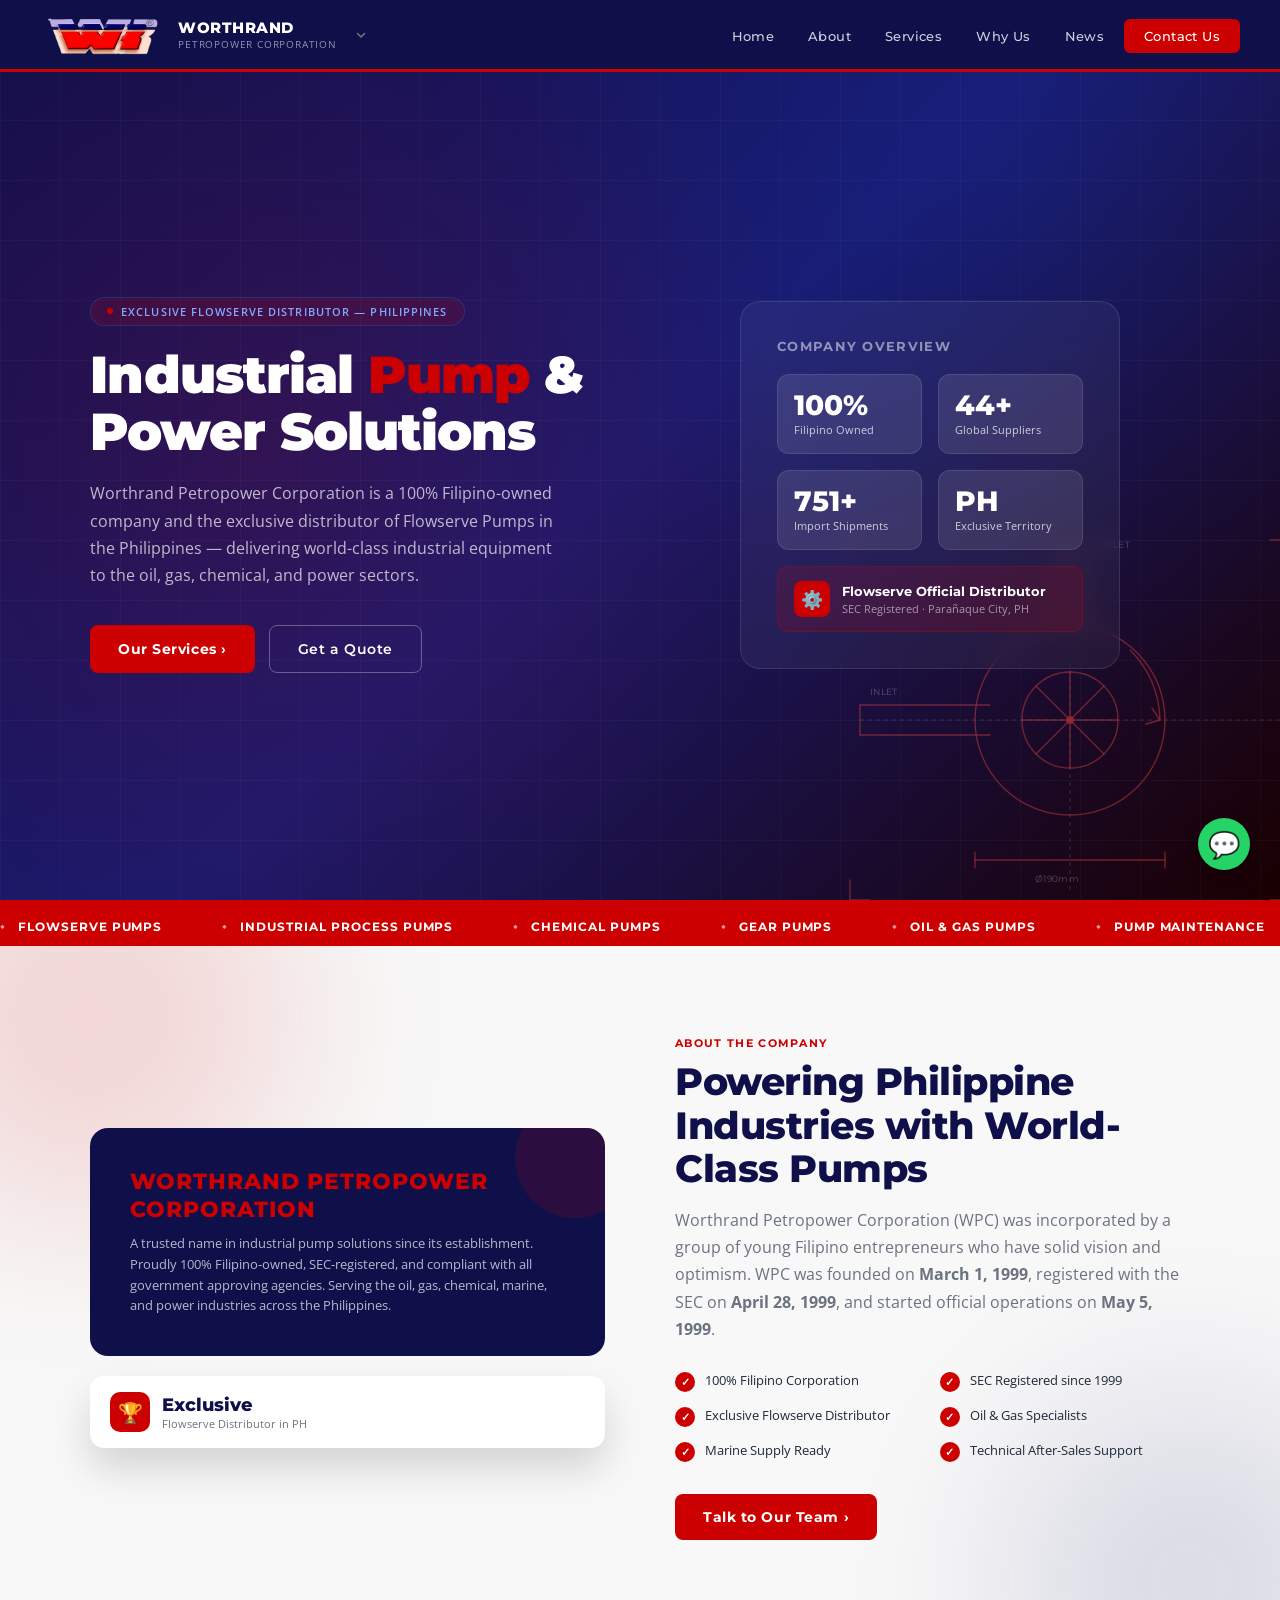
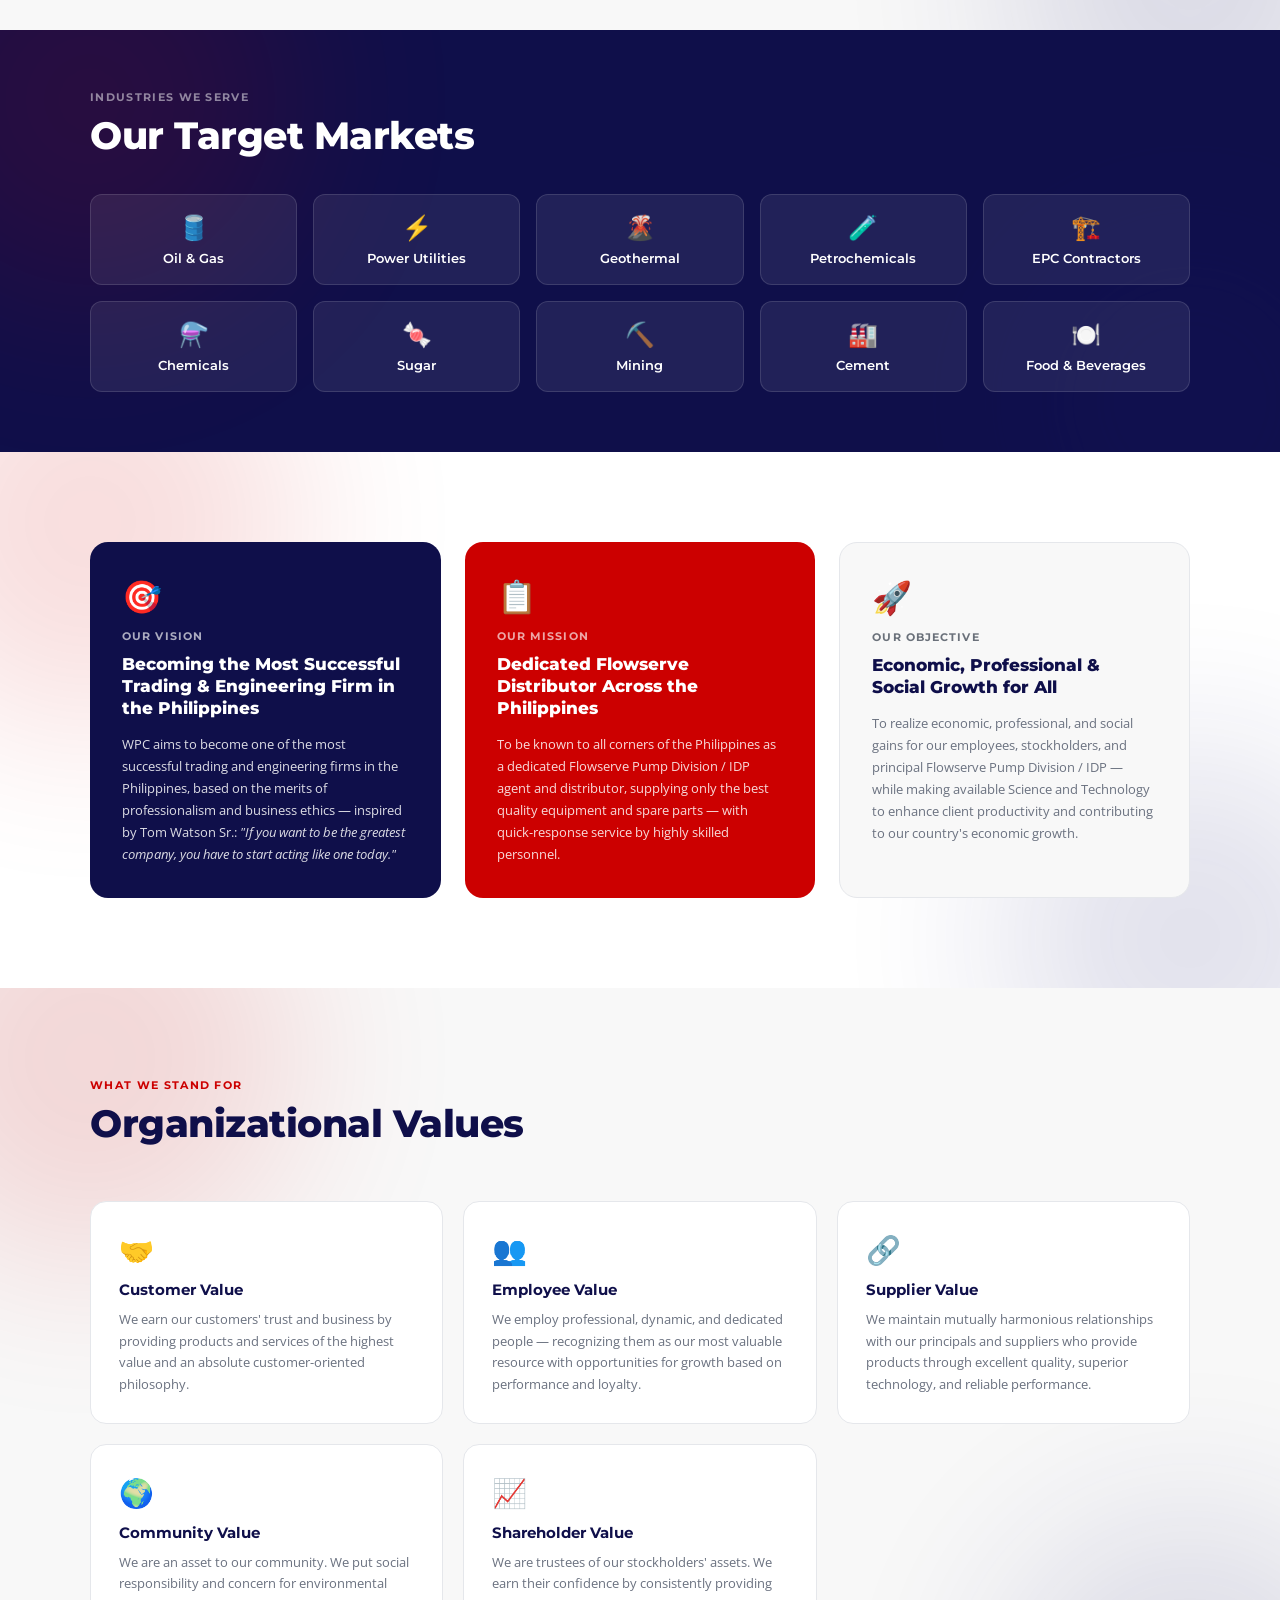
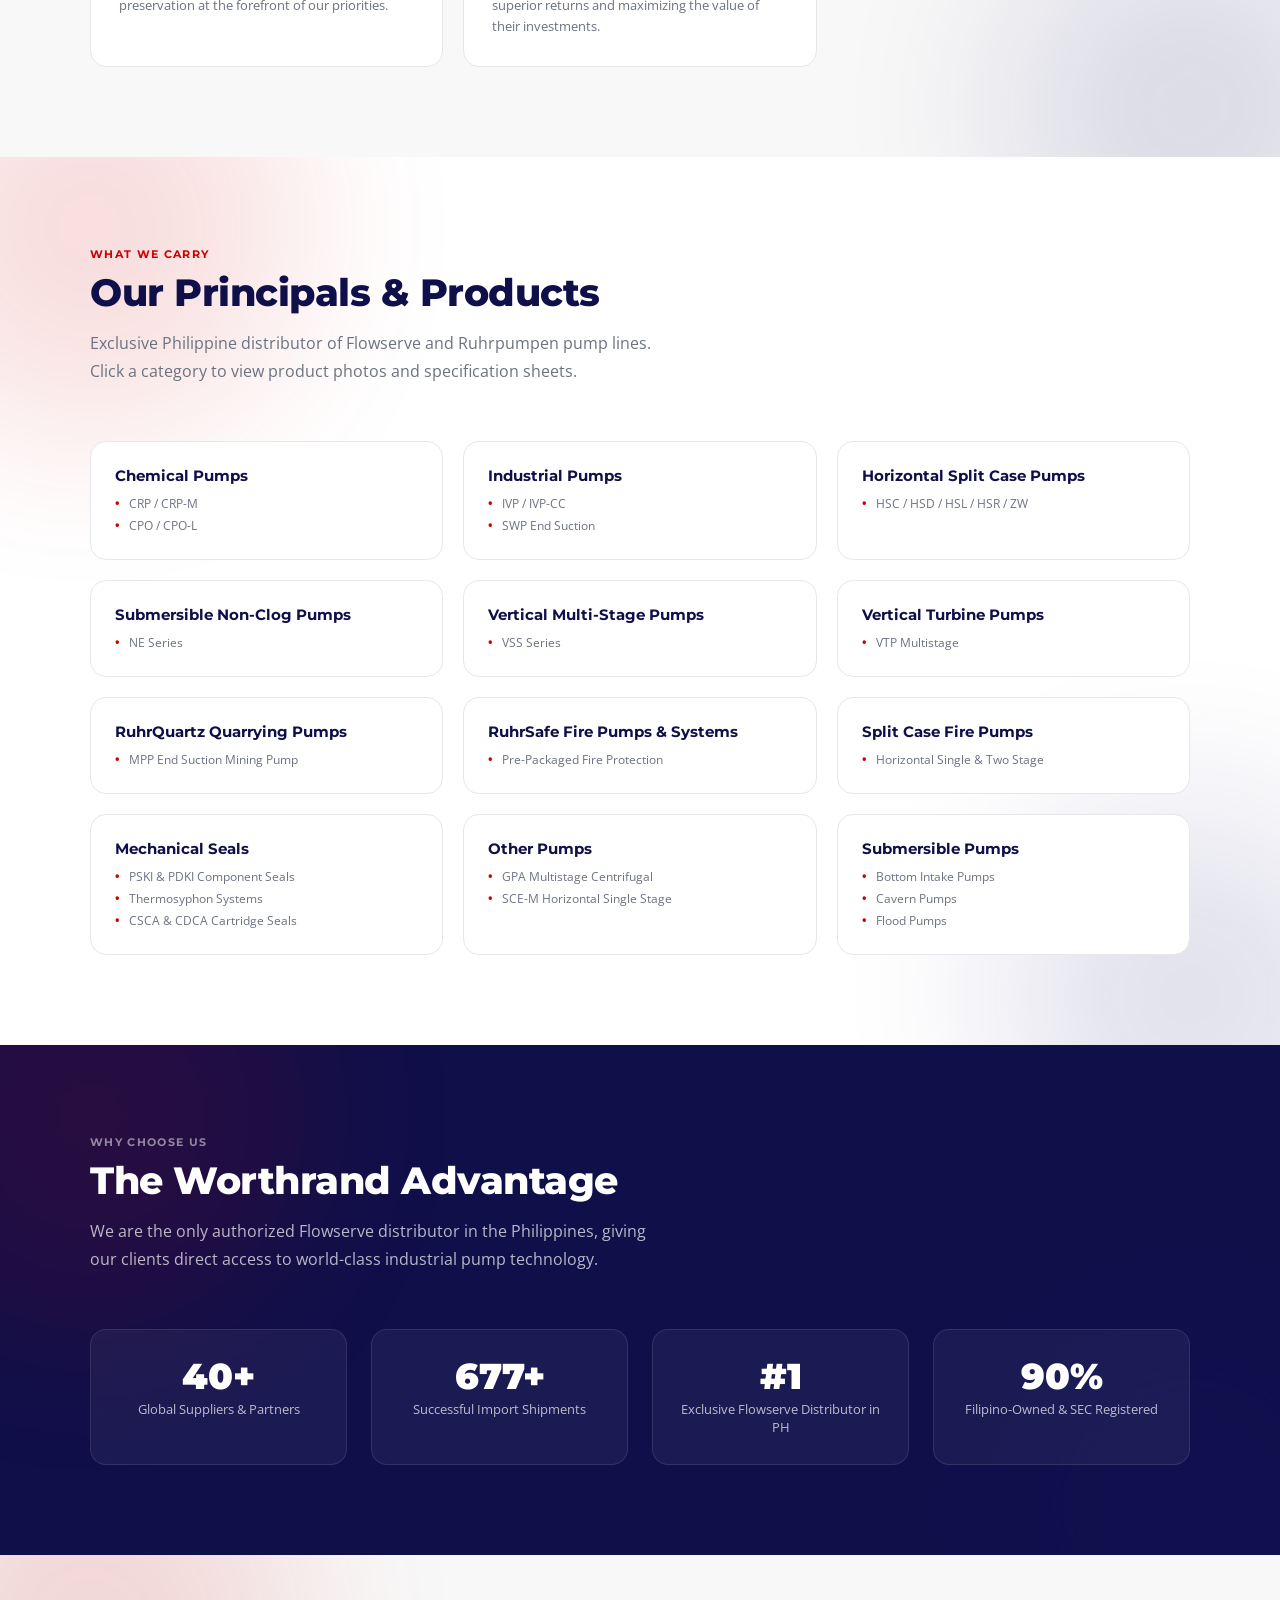
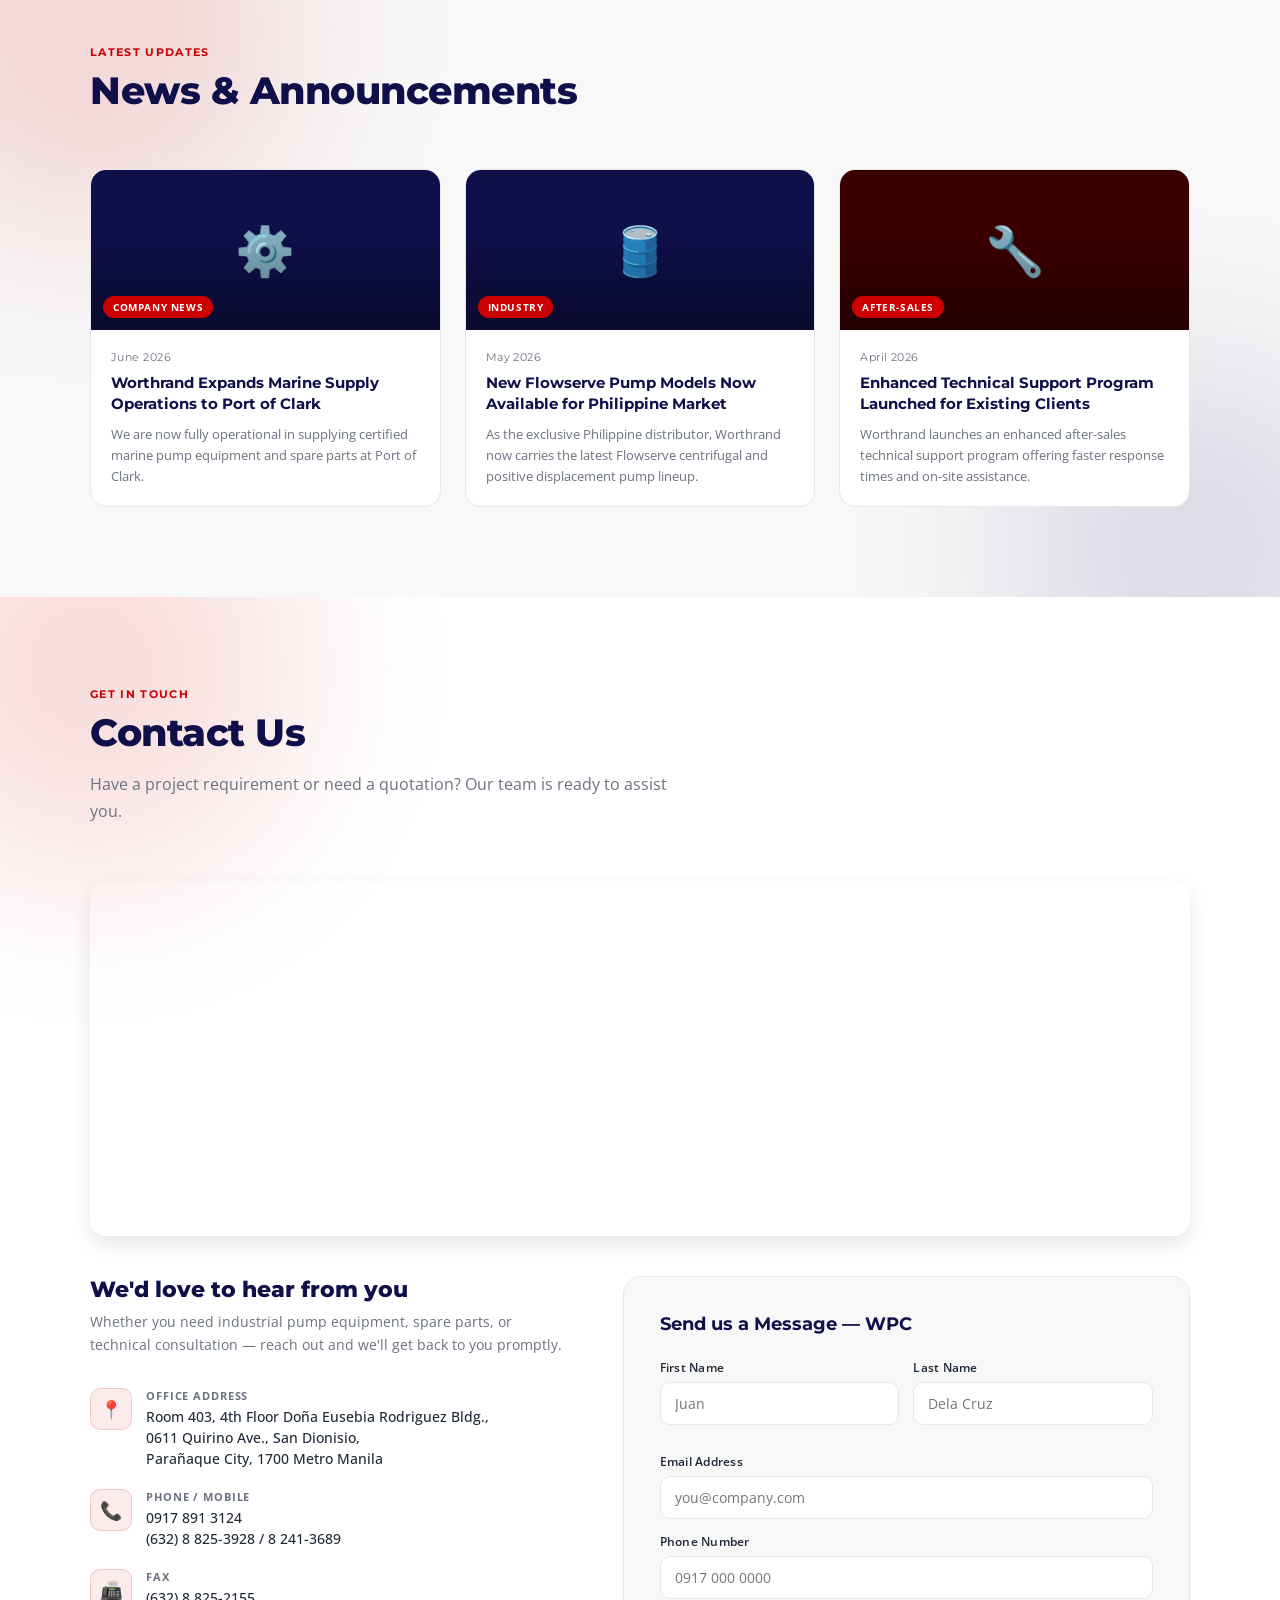
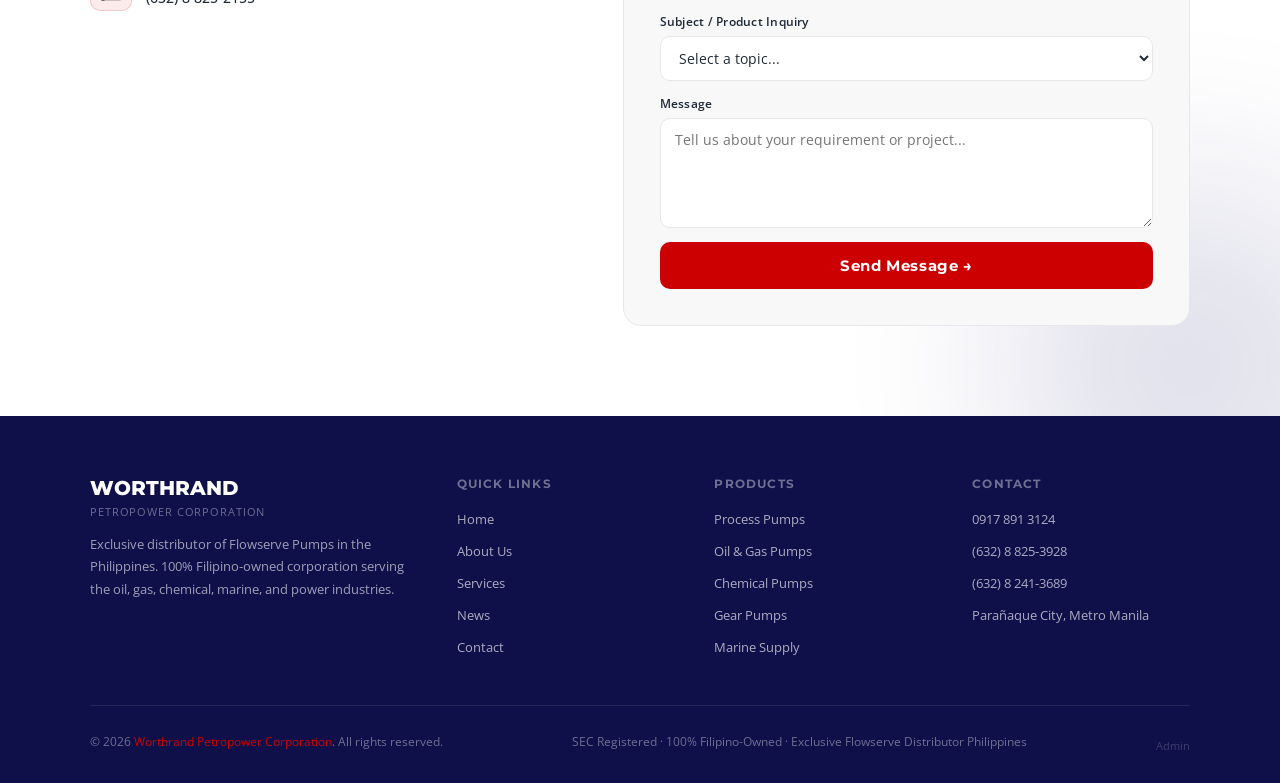
==== commit 083ab0a8: "Add files via upload" ====
--- a/index.html
+++ b/index.html
@@ -32,6 +32,30 @@
 }
 
 * { margin: 0; padding: 0; box-sizing: border-box; }
+
+/* ===== CUSTOM SCROLLBAR ===== */
+::-webkit-scrollbar { width: 10px; height: 10px; }
+::-webkit-scrollbar-track { background: var(--off-white); }
+::-webkit-scrollbar-thumb { background: var(--red); border-radius: 100px; border: 2px solid var(--off-white); }
+::-webkit-scrollbar-thumb:hover { background: var(--red-dark); }
+body.wtc-active ::-webkit-scrollbar-thumb { background: var(--wtc-blue); }
+body.wtc-active ::-webkit-scrollbar-thumb:hover { background: #084a86; }
+html { scrollbar-color: var(--red) var(--off-white); }
+body.wtc-active { scrollbar-color: var(--wtc-blue) var(--off-white); }
+
+/* ===== SCROLL PROGRESS BAR ===== */
+#scrollProgress {
+  position: fixed;
+  top: 0; left: 0;
+  height: 3px;
+  width: 0%;
+  background: linear-gradient(90deg, var(--red), var(--navy-dark));
+  z-index: 1200;
+  transition: width 0.1s ease-out, background 0.4s ease;
+}
+body.wtc-active #scrollProgress {
+  background: linear-gradient(90deg, var(--wtc-blue), var(--navy-dark));
+}
 html { scroll-behavior: smooth; }
 body { font-family: var(--ff-body); color: var(--text); background: var(--off-white); overflow-x: hidden; }
 a { text-decoration: none; color: inherit; }
@@ -548,6 +572,7 @@
 </style>
 </head>
 <body>
+<div id="scrollProgress"></div>
 
 <!-- COMPANY TOGGLE BAR -->
 <!-- NAVBAR -->
@@ -849,10 +874,10 @@
       <p class="section-desc" style="color: hsla(0,0%,100%,0.7);">We are the only authorized Flowserve distributor in the Philippines, giving our clients direct access to world-class industrial pump technology.</p>
     </div>
     <div class="why-grid">
-      <div class="why-card"><div class="why-num">44+</div><div class="why-label">Global Suppliers &amp; Partners</div></div>
-      <div class="why-card"><div class="why-num">751+</div><div class="why-label">Successful Import Shipments</div></div>
-      <div class="why-card"><div class="why-num">#1</div><div class="why-label">Exclusive Flowserve Distributor in PH</div></div>
-      <div class="why-card"><div class="why-num">100%</div><div class="why-label">Filipino-Owned &amp; SEC Registered</div></div>
+      <div class="why-card fade-in"><div class="why-num">44+</div><div class="why-label">Global Suppliers &amp; Partners</div></div>
+      <div class="why-card fade-in"><div class="why-num">751+</div><div class="why-label">Successful Import Shipments</div></div>
+      <div class="why-card fade-in"><div class="why-num">#1</div><div class="why-label">Exclusive Flowserve Distributor in PH</div></div>
+      <div class="why-card fade-in"><div class="why-num">100%</div><div class="why-label">Filipino-Owned &amp; SEC Registered</div></div>
     </div>
   </div>
 </section>
@@ -1252,10 +1277,10 @@
       <p class="section-desc" style="color: hsla(0,0%,100%,0.7);">We are the authorized representative of multiple world-class manufacturers, giving our clients access to premium industrial equipment with local engineering support.</p>
     </div>
     <div class="why-grid">
-      <div class="why-card"><div class="why-num">12+</div><div class="why-label">Global Principals Represented</div></div>
-      <div class="why-card"><div class="why-num">1996</div><div class="why-label">Years of Industry Experience</div></div>
-      <div class="why-card"><div class="why-num">100%</div><div class="why-label">Filipino-Owned &amp; SEC Registered</div></div>
-      <div class="why-card"><div class="why-num">12+</div><div class="why-label">Industries Served Nationwide</div></div>
+      <div class="why-card fade-in"><div class="why-num">12+</div><div class="why-label">Global Principals Represented</div></div>
+      <div class="why-card fade-in"><div class="why-num">1996</div><div class="why-label">Years of Industry Experience</div></div>
+      <div class="why-card fade-in"><div class="why-num">100%</div><div class="why-label">Filipino-Owned &amp; SEC Registered</div></div>
+      <div class="why-card fade-in"><div class="why-num">12+</div><div class="why-label">Industries Served Nationwide</div></div>
     </div>
   </div>
 </section>
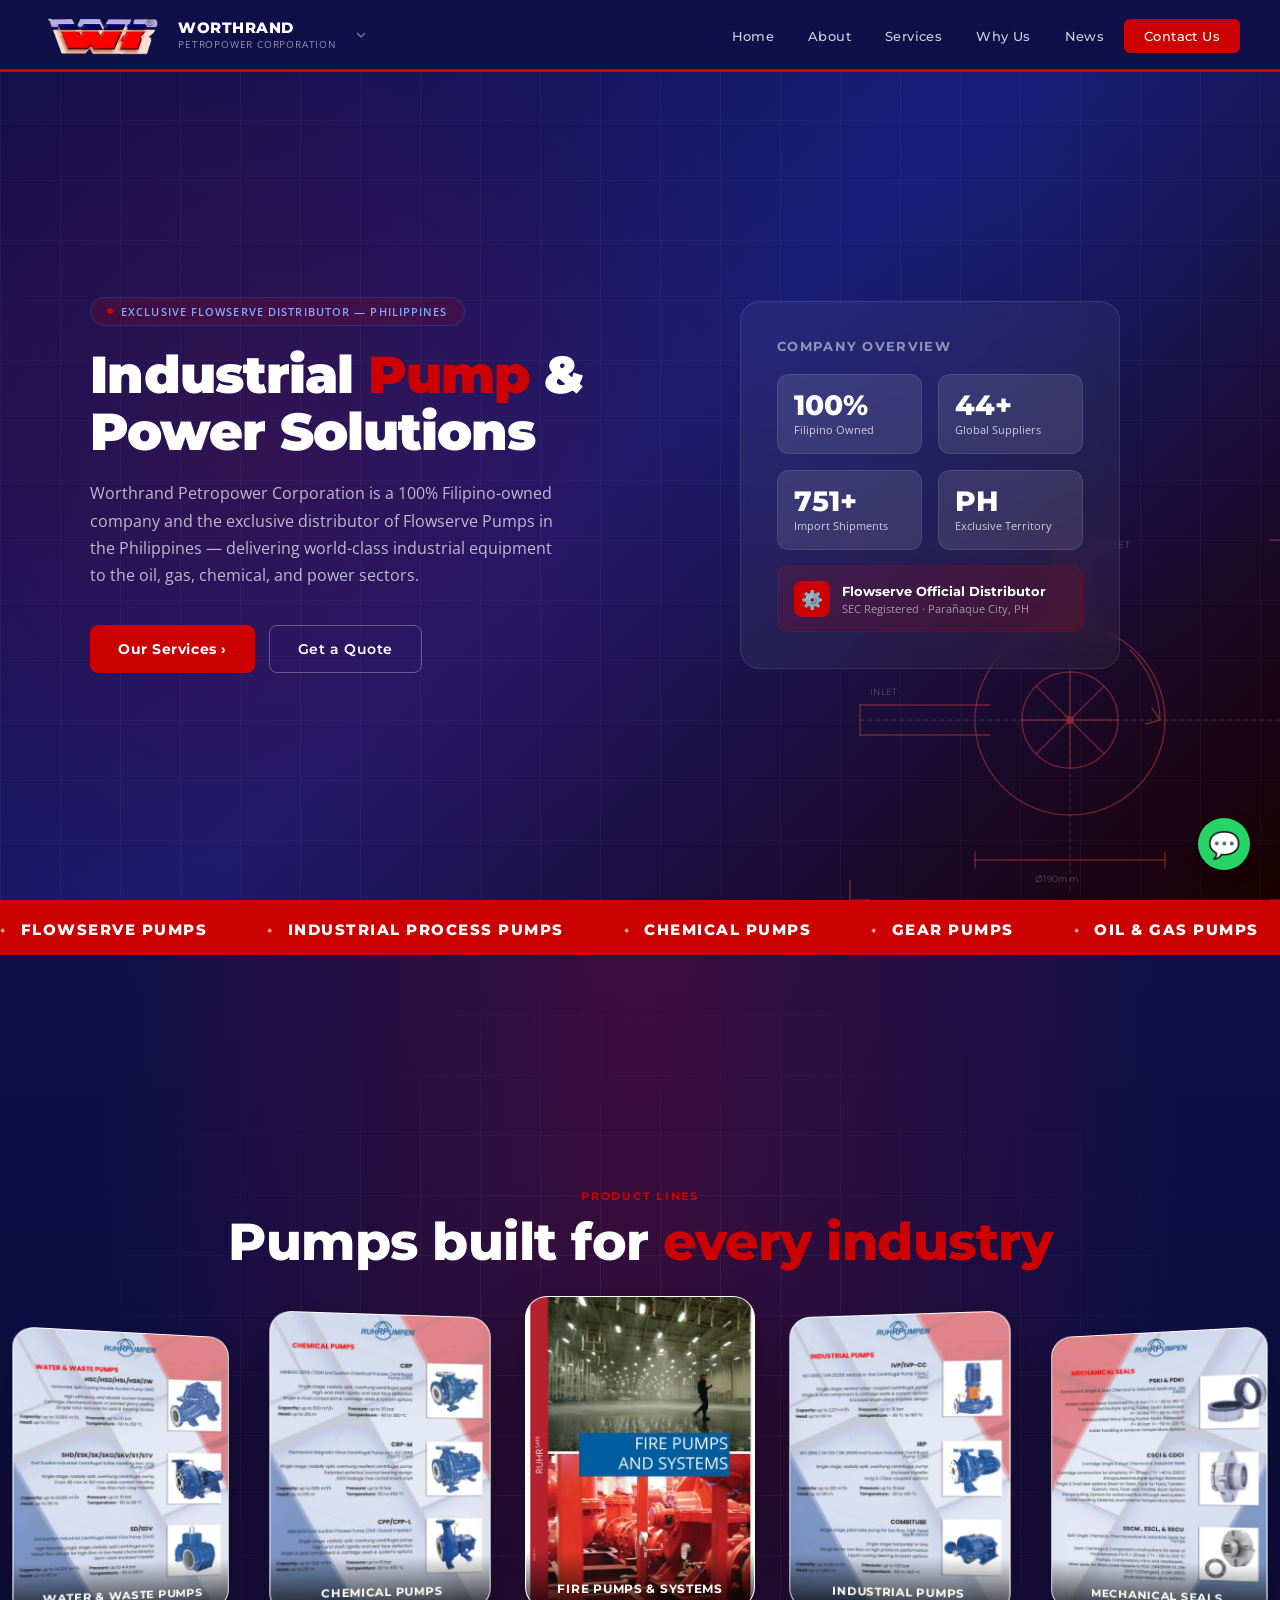
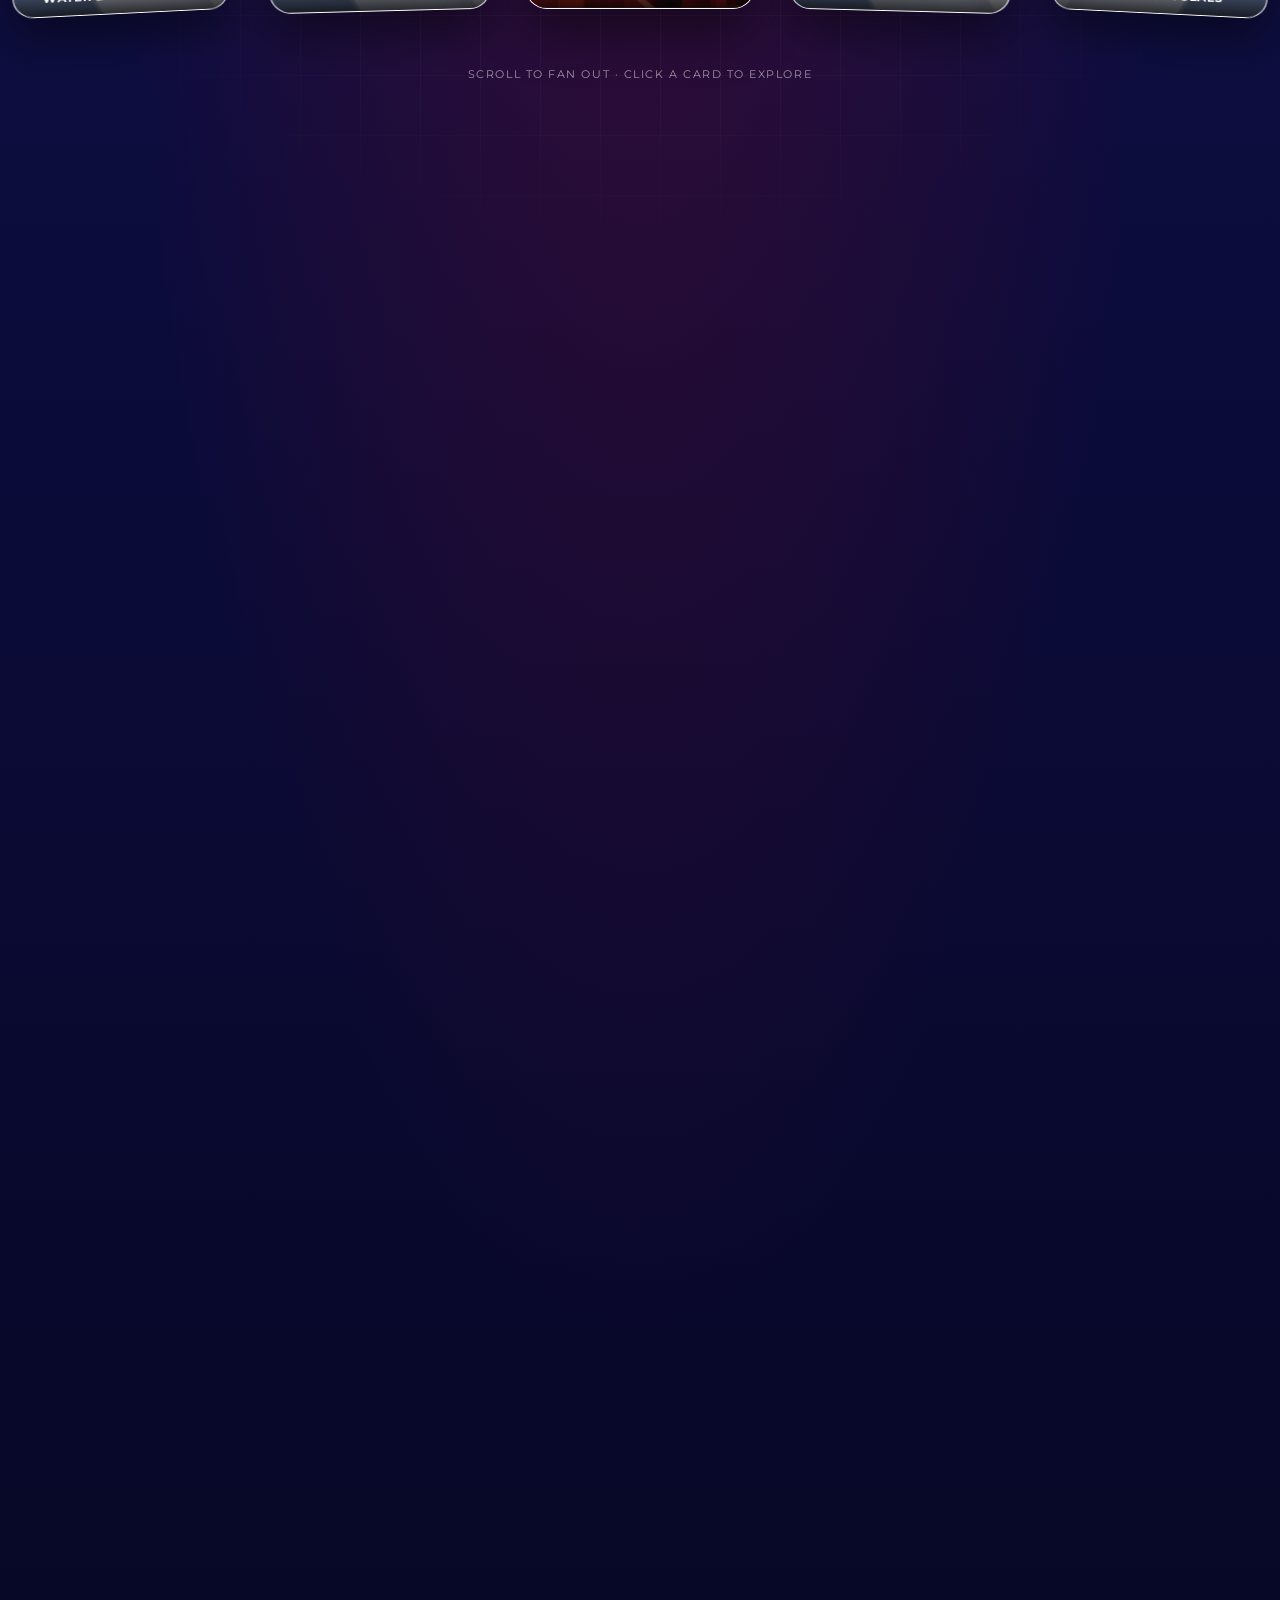
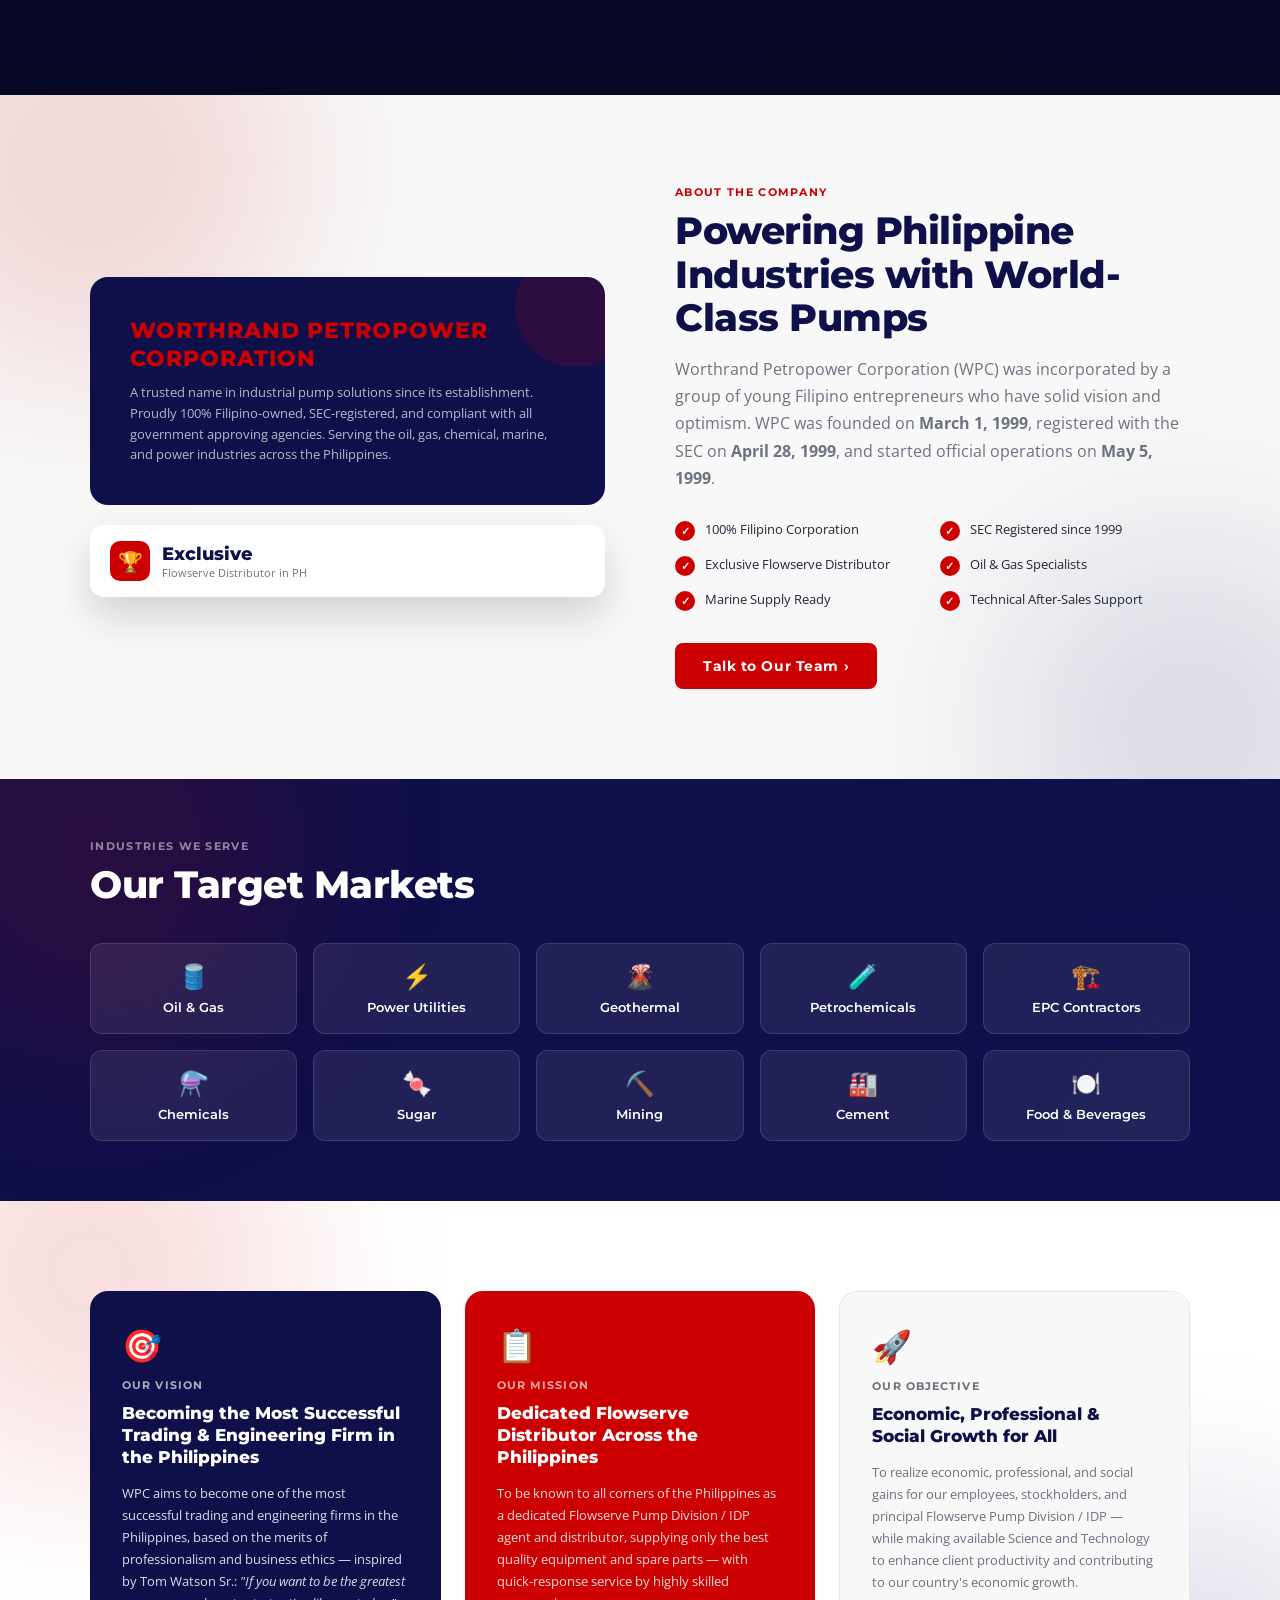
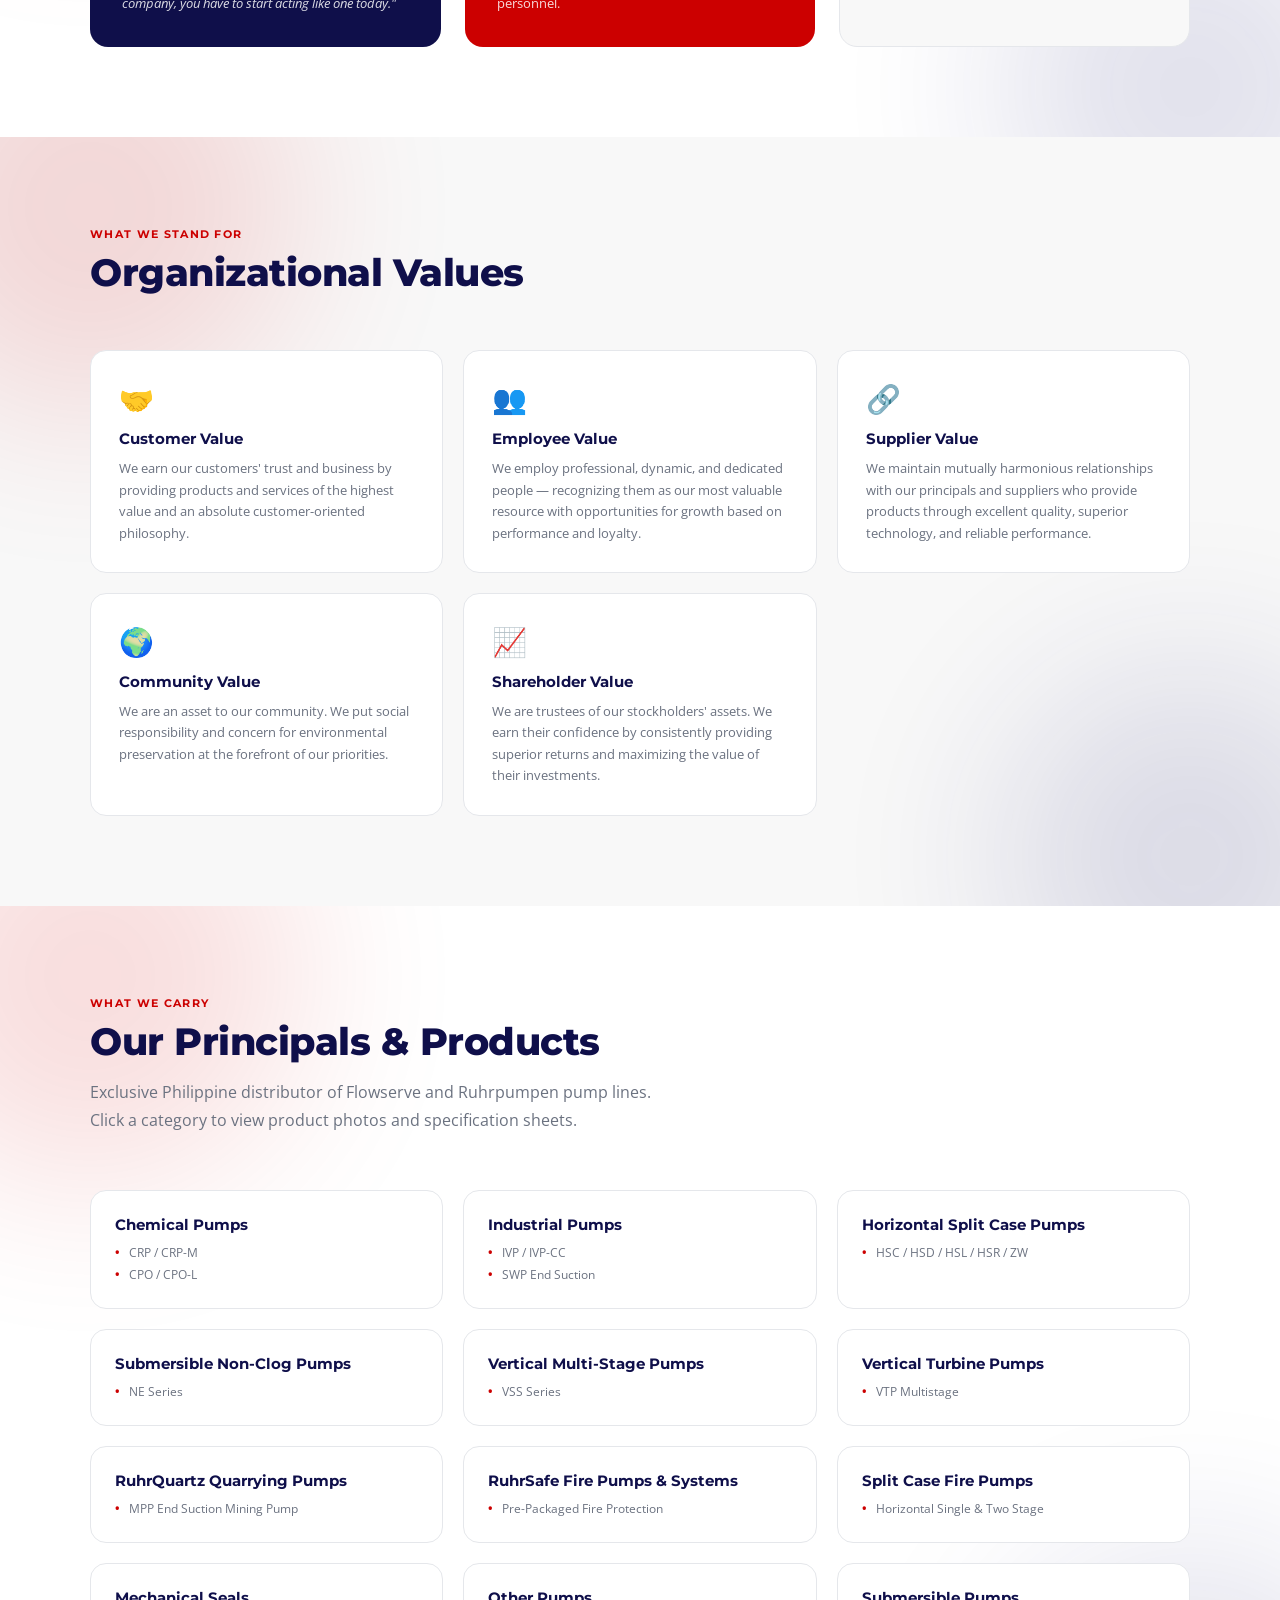
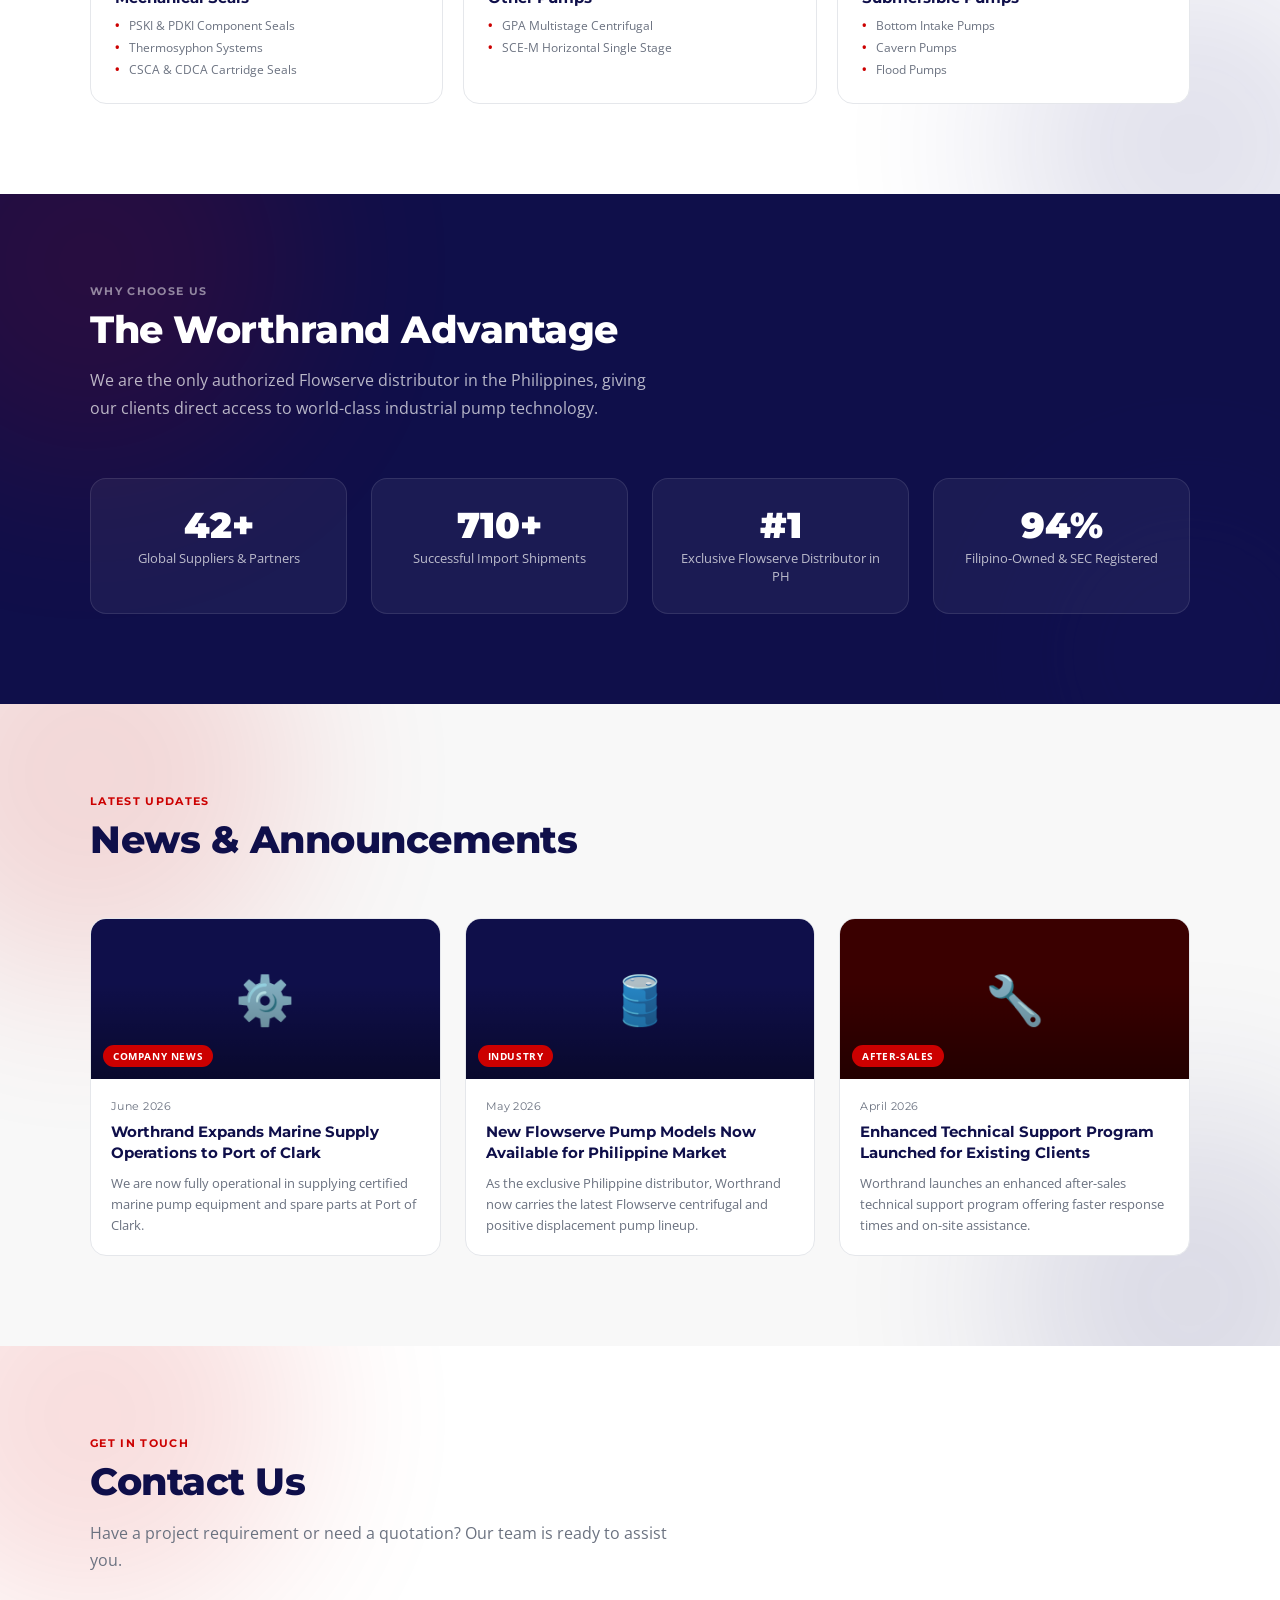
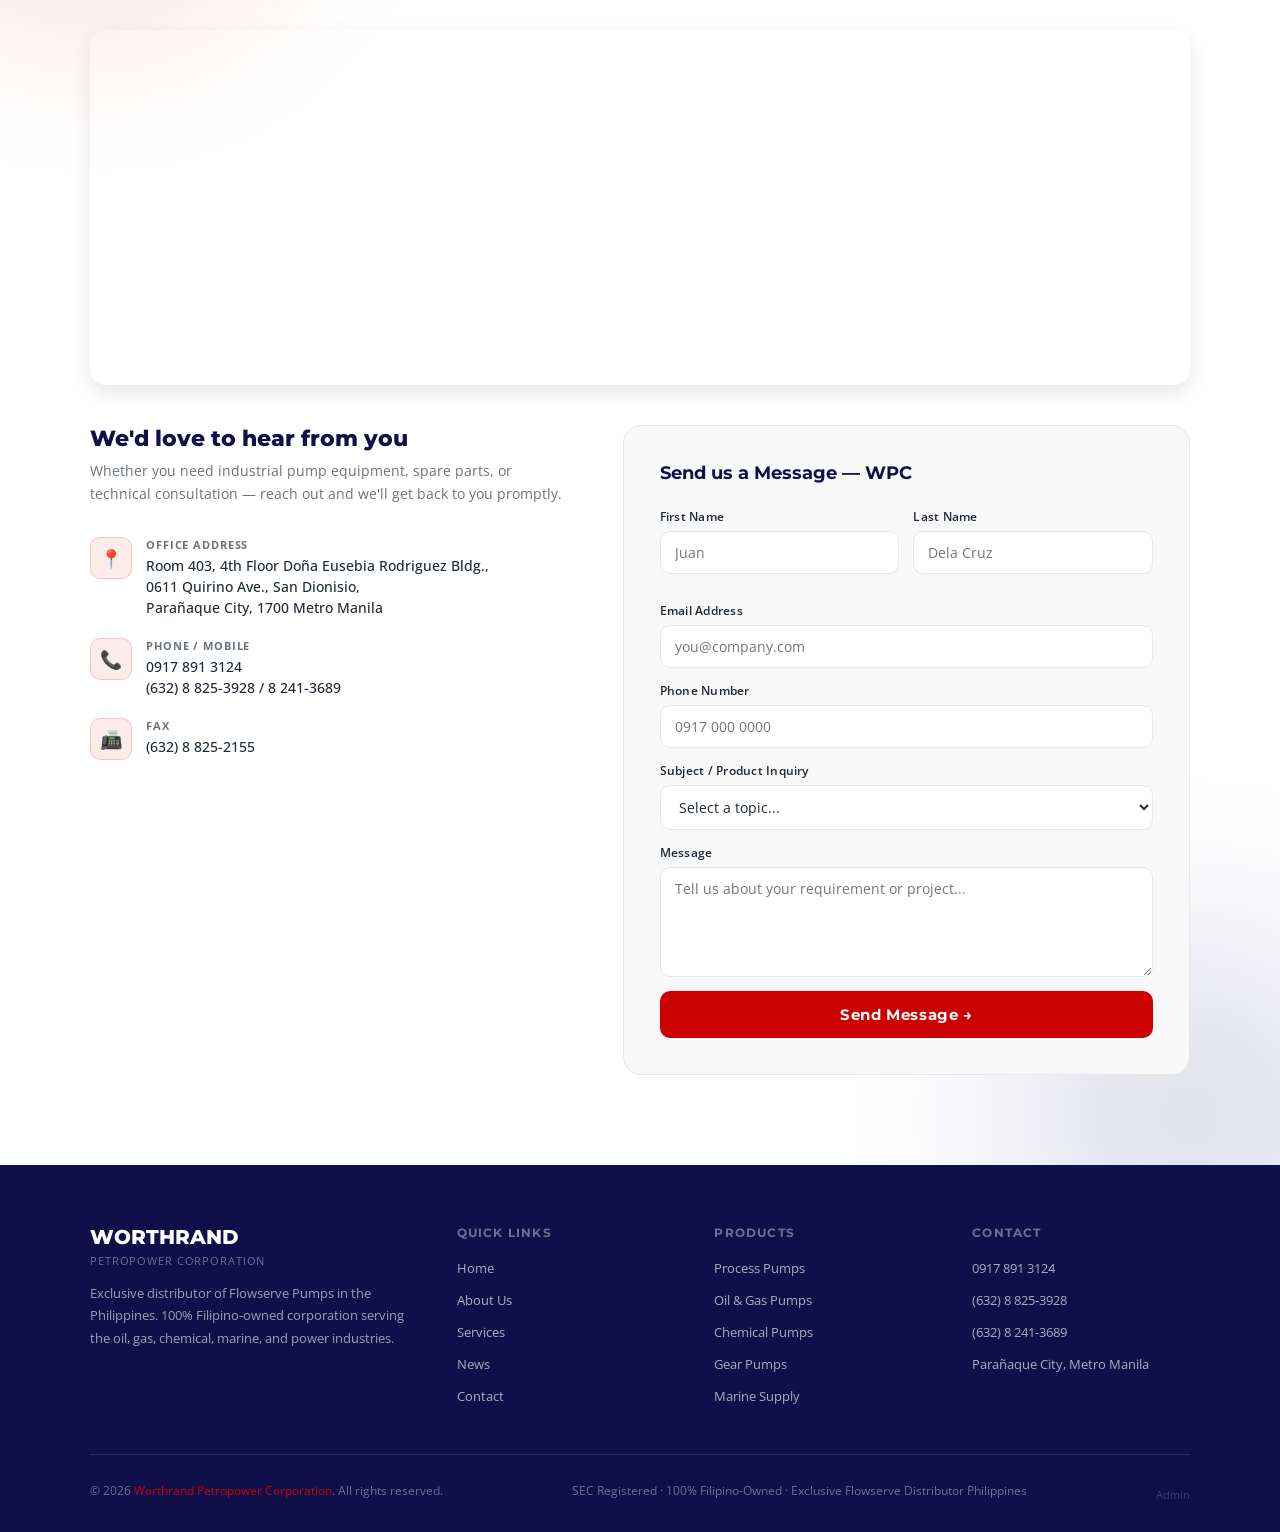
==== commit 2c82f929: "Add files via upload" ====
--- a/index.html
+++ b/index.html
@@ -222,7 +222,24 @@
   0%, 100% { transform: translate(0,0) scale(1); }
   50% { transform: translate(2%, -2%) scale(1.06); }
 }
-.hero-grid-lines { position: absolute; inset: 0; background-image: linear-gradient(hsla(0,0%,100%,0.03) 1px, transparent 1px), linear-gradient(90deg, hsla(0,0%,100%,0.03) 1px, transparent 1px); background-size: 60px 60px; }
+.hero-grid-lines { position: absolute; inset: 0; background-image: linear-gradient(hsla(0,0%,100%,0.03) 1px, transparent 1px), linear-gradient(90deg, hsla(0,0%,100%,0.03) 1px, transparent 1px); background-size: 60px 60px; opacity: 0; animation: gridFadeIn 1.4s ease forwards; animation-delay: 0.2s; }
+@keyframes gridFadeIn { to { opacity: 1; } }
+
+.hero-grid-glow {
+  position: absolute;
+  inset: 0;
+  background-image: linear-gradient(hsla(0,90%,62%,0.4) 1px, transparent 1px), linear-gradient(90deg, hsla(0,90%,62%,0.4) 1px, transparent 1px);
+  background-size: 60px 60px;
+  -webkit-mask-image: radial-gradient(circle 220px at var(--mx, 50%) var(--my, 50%), white, transparent 70%);
+  mask-image: radial-gradient(circle 220px at var(--mx, 50%) var(--my, 50%), white, transparent 70%);
+  pointer-events: none;
+  opacity: 0;
+  transition: opacity 0.3s ease;
+}
+.hero:hover .hero-grid-glow { opacity: 1; }
+body.wtc-active .hero-grid-glow {
+  background-image: linear-gradient(hsla(206,85%,62%,0.4) 1px, transparent 1px), linear-gradient(90deg, hsla(206,85%,62%,0.4) 1px, transparent 1px);
+}
 
 /* ===== BLUEPRINT DRAW-IN ANIMATION ===== */
 .hero-blueprint-wrap {
@@ -323,12 +340,93 @@
 .hero-badge-text .b-title { font-family: var(--ff-heading); font-size: 13px; font-weight: 700; color: white; }
 .hero-badge-text .b-sub { font-size: 11px; color: hsla(0,0%,100%,0.55); margin-top: 2px; }
 
-/* ===== TICKER ===== */
-.ticker { background: var(--red); padding: 12px 0; overflow: hidden; white-space: nowrap; }
-.ticker-inner { display: inline-flex; gap: 60px; animation: ticker 25s linear infinite; }
-.ticker-item { font-family: var(--ff-heading); font-size: 12px; font-weight: 700; color: white; letter-spacing: 0.08em; text-transform: uppercase; display: flex; align-items: center; gap: 12px; }
-.ticker-item::before { content: "◆"; font-size: 8px; opacity: 0.6; }
+/* ===== TICKER (marquee) ===== */
+.ticker { background: var(--red); padding: 16px 0; overflow: hidden; white-space: nowrap; transition: background 0.4s ease; }
+.ticker-wtc { background: var(--wtc-blue); }
+.ticker-inner { display: inline-flex; animation: ticker 32s linear infinite; }
+.ticker:hover .ticker-inner { animation-play-state: paused; }
+.ticker-item { font-family: var(--ff-heading); font-size: 15px; font-weight: 800; color: white; letter-spacing: 0.1em; text-transform: uppercase; display: flex; align-items: center; gap: 14px; padding-right: 60px; }
+.ticker-item::before { content: "\25C6"; font-size: 9px; opacity: 0.6; }
 @keyframes ticker { from { transform: translateX(0); } to { transform: translateX(-50%); } }
+
+/* ===== SCROLL-DRIVEN CARD FAN ===== */
+.fan-section {
+  position: relative;
+  height: 260vh;
+  background:
+    radial-gradient(ellipse at 50% 0%, hsla(0,90%,45%,0.22), transparent 60%),
+    linear-gradient(180deg, var(--navy-dark), #070726);
+}
+.fan-section.fan-wtc {
+  background:
+    radial-gradient(ellipse at 50% 0%, hsla(206,85%,45%,0.26), transparent 60%),
+    linear-gradient(180deg, var(--navy-dark), #070726);
+}
+.fan-sticky {
+  position: sticky;
+  top: 0;
+  height: 100vh;
+  overflow: hidden;
+  display: flex;
+  flex-direction: column;
+  align-items: center;
+  justify-content: center;
+  padding: 90px 20px 30px;
+}
+.fan-bg-grid {
+  position: absolute; inset: 0;
+  background-image: linear-gradient(hsla(0,0%,100%,0.05) 1px, transparent 1px), linear-gradient(90deg, hsla(0,0%,100%,0.05) 1px, transparent 1px);
+  background-size: 60px 60px;
+  -webkit-mask-image: radial-gradient(ellipse at center, #000 25%, transparent 75%);
+  mask-image: radial-gradient(ellipse at center, #000 25%, transparent 75%);
+  pointer-events: none;
+}
+.fan-heading { position: relative; z-index: 2; text-align: center; margin-bottom: 26px; }
+.fan-eyebrow { font-family: var(--ff-heading); font-size: 11px; font-weight: 700; letter-spacing: 0.16em; text-transform: uppercase; color: var(--red); margin-bottom: 10px; }
+.fan-wtc .fan-eyebrow { color: #4aa3ea; }
+.fan-title { font-family: var(--ff-heading); font-size: clamp(26px, 4.2vw, 52px); font-weight: 800; color: white; line-height: 1.1; letter-spacing: -0.5px; }
+.fan-title span { color: var(--red); }
+.fan-wtc .fan-title span { color: #4aa3ea; }
+.fan-stage {
+  --w: clamp(130px, 18vw, 250px);
+  position: relative;
+  width: 100%;
+  height: calc(var(--w) * 1.36 + 50px);
+  perspective: 1400px;
+  z-index: 1;
+}
+.fan-card {
+  position: absolute;
+  left: 50%; top: 0;
+  width: var(--w);
+  height: calc(var(--w) * 1.36);
+  margin-left: calc(var(--w) / -2);
+  border-radius: 22px;
+  overflow: hidden;
+  background: white;
+  border: 1px solid hsla(0,0%,100%,0.14);
+  box-shadow: 0 24px 50px hsla(0,0%,0%,0.45);
+  cursor: pointer;
+  transform-origin: 50% 115%;
+  will-change: transform;
+  transition: box-shadow 0.25s ease;
+}
+.fan-card:hover { box-shadow: 0 28px 60px hsla(0,90%,50%,0.4); }
+.fan-wtc .fan-card:hover { box-shadow: 0 28px 60px hsla(206,85%,50%,0.45); }
+.fan-card img { width: 100%; height: 100%; object-fit: cover; object-position: top; display: block; }
+.fan-label {
+  position: absolute; left: 0; right: 0; bottom: 0;
+  padding: 30px 12px 12px;
+  background: linear-gradient(transparent, hsla(0,0%,0%,0.8));
+  color: white; text-align: center;
+  font-family: var(--ff-heading); font-size: 12px; font-weight: 700; letter-spacing: 0.06em; text-transform: uppercase;
+}
+.fan-hint { position: relative; z-index: 2; margin-top: 8px; font-family: var(--ff-heading); font-size: 11px; letter-spacing: 0.14em; text-transform: uppercase; color: hsla(0,0%,100%,0.55); }
+@media (prefers-reduced-motion: reduce) {
+  .fan-section { height: auto; }
+  .fan-sticky { position: relative; height: auto; min-height: 100vh; }
+  .ticker-inner { animation: none; }
+}
 
 /* ===== SECTION COMMONS ===== */
 .section { padding: 90px 40px; width: 100%; position: relative; overflow: hidden; }
@@ -625,6 +723,7 @@
 <section class="hero" id="home">
   <div class="hero-bg-pattern"></div>
   <div class="hero-grid-lines"></div>
+  <div class="hero-grid-glow"></div>
 <div class="hero-blueprint-wrap">
   <svg class="hero-blueprint" viewBox="0 0 460 380" xmlns="http://www.w3.org/2000/svg">
     <path class="bp-line bp-d1" pathLength="1" d="M10,30 L10,10 L30,10" />
@@ -710,6 +809,40 @@
   </div>
 </div>
 
+<!-- CARD FAN WPC -->
+<div class="fan-section ">
+  <div class="fan-sticky">
+    <div class="fan-bg-grid"></div>
+    <div class="fan-heading">
+      <div class="fan-eyebrow">Product Lines</div>
+      <h2 class="fan-title">Pumps built for <span>every industry</span></h2>
+    </div>
+    <div class="fan-stage">
+      <div class="fan-card" onclick="openPrincipalGallery('horizontal-pumps',1,'Horizontal Split Case Pumps','wpc-products')">
+        <img src="./images/wpc-products/horizontal-pumps-1.jpg" alt="Water &amp; Waste Pumps" loading="lazy">
+        <span class="fan-label">Water &amp; Waste Pumps</span>
+      </div>
+      <div class="fan-card" onclick="openPrincipalGallery('chemical-pumps',2,'Chemical Pumps','wpc-products')">
+        <img src="./images/wpc-products/chemical-pumps-1.jpg" alt="Chemical Pumps" loading="lazy">
+        <span class="fan-label">Chemical Pumps</span>
+      </div>
+      <div class="fan-card" onclick="openPrincipalGallery('fire-pumps',3,'RuhrSafe Fire Pumps &amp; Systems','wpc-products')">
+        <img src="./images/wpc-products/fire-pumps-1.jpg" alt="Fire Pumps &amp; Systems" loading="lazy">
+        <span class="fan-label">Fire Pumps &amp; Systems</span>
+      </div>
+      <div class="fan-card" onclick="openPrincipalGallery('industrial-pumps',2,'Industrial Pumps','wpc-products')">
+        <img src="./images/wpc-products/industrial-pumps-1.jpg" alt="Industrial Pumps" loading="lazy">
+        <span class="fan-label">Industrial Pumps</span>
+      </div>
+      <div class="fan-card" onclick="openPrincipalGallery('seals',3,'Mechanical Seals','wpc-products')">
+        <img src="./images/wpc-products/seals-1.jpg" alt="Mechanical Seals" loading="lazy">
+        <span class="fan-label">Mechanical Seals</span>
+      </div>
+    </div>
+    <div class="fan-hint">Scroll to fan out &middot; Click a card to explore</div>
+  </div>
+</div>
+
 <!-- ABOUT WPC -->
 <section class="section" id="about" style="background: var(--off-white);">
   <div class="section-inner">
@@ -986,6 +1119,7 @@
 <section class="hero" id="home-wtc">
   <div class="hero-bg-pattern"></div>
   <div class="hero-grid-lines"></div>
+  <div class="hero-grid-glow"></div>
 <div class="hero-blueprint-wrap">
   <svg class="hero-blueprint" viewBox="0 0 460 380" xmlns="http://www.w3.org/2000/svg">
     <path class="bp-line bp-d1" pathLength="1" d="M10,30 L10,10 L30,10" />
@@ -1071,6 +1205,70 @@
   </div>
 </div>
 
+<!-- TICKER WTC -->
+<div class="ticker ticker-wtc">
+  <div class="ticker-inner">
+    <span class="ticker-item">Hydrocarbon / Oil Refinery</span>
+    <span class="ticker-item">Power Utilities</span>
+    <span class="ticker-item">Geothermal</span>
+    <span class="ticker-item">Mining</span>
+    <span class="ticker-item">Sugar</span>
+    <span class="ticker-item">Chemicals</span>
+    <span class="ticker-item">EPC Contractors</span>
+    <span class="ticker-item">Cement</span>
+    <span class="ticker-item">Food &amp; Beverages</span>
+    <span class="ticker-item">Petrochemicals</span>
+    <span class="ticker-item">Steel</span>
+    <span class="ticker-item">Alcohol Distilleries</span>
+    <span class="ticker-item">Hydrocarbon / Oil Refinery</span>
+    <span class="ticker-item">Power Utilities</span>
+    <span class="ticker-item">Geothermal</span>
+    <span class="ticker-item">Mining</span>
+    <span class="ticker-item">Sugar</span>
+    <span class="ticker-item">Chemicals</span>
+    <span class="ticker-item">EPC Contractors</span>
+    <span class="ticker-item">Cement</span>
+    <span class="ticker-item">Food &amp; Beverages</span>
+    <span class="ticker-item">Petrochemicals</span>
+    <span class="ticker-item">Steel</span>
+    <span class="ticker-item">Alcohol Distilleries</span>
+  </div>
+</div>
+
+<!-- CARD FAN WTC -->
+<div class="fan-section fan-wtc">
+  <div class="fan-sticky">
+    <div class="fan-bg-grid"></div>
+    <div class="fan-heading">
+      <div class="fan-eyebrow">Our Principals</div>
+      <h2 class="fan-title">World-class brands, <span>one trusted partner</span></h2>
+    </div>
+    <div class="fan-stage">
+      <div class="fan-card" onclick="openPrincipalGallery('voith',1,'Voith Turbo')">
+        <img src="./images/principals/voith-1.jpg" alt="Voith Turbo" loading="lazy">
+        <span class="fan-label">Voith Turbo</span>
+      </div>
+      <div class="fan-card" onclick="openPrincipalGallery('milton-roy',1,'Milton Roy Company')">
+        <img src="./images/principals/milton-roy-1.jpg" alt="Milton Roy" loading="lazy">
+        <span class="fan-label">Milton Roy</span>
+      </div>
+      <div class="fan-card" onclick="openPrincipalGallery('pleuger',1,'Pleuger Industries')">
+        <img src="./images/principals/pleuger-1.jpg" alt="Pleuger" loading="lazy">
+        <span class="fan-label">Pleuger</span>
+      </div>
+      <div class="fan-card" onclick="openPrincipalGallery('kojo',1,'Kojo Valves')">
+        <img src="./images/principals/kojo-1.jpg" alt="Kojo Valves" loading="lazy">
+        <span class="fan-label">Kojo Valves</span>
+      </div>
+      <div class="fan-card" onclick="openPrincipalGallery('tokyo-boeki',1,'Tokyo Boeki / Niigata')">
+        <img src="./images/principals/tokyo-boeki-1.jpg" alt="Tokyo Boeki" loading="lazy">
+        <span class="fan-label">Tokyo Boeki</span>
+      </div>
+    </div>
+    <div class="fan-hint">Scroll to fan out &middot; Click a card to explore</div>
+  </div>
+</div>
+
 <!-- ABOUT WTC -->
 <section class="section" id="about-wtc" style="background: var(--off-white);">
   <div class="section-inner">
@@ -1526,6 +1724,8 @@
   });
 
   window.scrollTo({top: 0, behavior: 'instant'});
+
+  if (window.updateFans) window.updateFans();
 
   // Re-run scroll animations for new section
   setTimeout(() => {
@@ -1601,6 +1801,55 @@
 }, { threshold: 0.1 });
 
 document.querySelectorAll('.fade-in, .fade-in-left, .fade-in-right').forEach(el => observer.observe(el));
+
+// ===== SCROLL-DRIVEN CARD FAN =====
+(function () {
+  const reduce = window.matchMedia('(prefers-reduced-motion: reduce)').matches;
+  const fans = Array.from(document.querySelectorAll('.fan-section'));
+  const lerp = (a, b, t) => a + (b - a) * t;
+  const ease = t => t < 0.5 ? 4 * t * t * t : 1 - Math.pow(-2 * t + 2, 3) / 2;
+
+  function layout(fan) {
+    const cards = fan.querySelectorAll('.fan-card');
+    const n = cards.length;
+    if (!n) return;
+    const vh = window.innerHeight;
+    let p = 0;
+    if (reduce) p = 1;
+    else if (fan.offsetHeight > 0) {
+      const rect = fan.getBoundingClientRect();
+      const total = fan.offsetHeight - vh;
+      p = Math.max(0, Math.min(1, (-rect.top + vh * 0.25) / (total * 0.8)));
+    }
+    const e = ease(p);
+    const w = cards[0].offsetWidth || 200;
+    const small = window.innerWidth < 700;
+    const rowStep = w * (small ? 1.06 : 1.12);
+    const fanStep = w * (small ? 0.34 : 0.42);
+    cards.forEach((card, i) => {
+      const t = i - (n - 1) / 2;
+      const at = Math.abs(t);
+      const x = lerp(t * rowStep, t * fanStep, e);
+      const y = lerp(0, at * at * w * 0.045, e);
+      const rY = lerp(-t * 16, 0, e);
+      const rZ = lerp(0, t * 11, e);
+      const sc = lerp(1 - at * 0.05, 1 + (at === 0 ? 0.08 : 0), e);
+      card.style.transform = `translate3d(${x}px, ${y}px, 0) rotateY(${rY}deg) rotateZ(${rZ}deg) scale(${sc})`;
+      card.style.zIndex = 10 - Math.round(at);
+    });
+    const hint = fan.querySelector('.fan-hint');
+    if (hint) hint.style.opacity = String(1 - e);
+  }
+
+  let ticking = false;
+  function update() { fans.forEach(layout); ticking = false; }
+  function onScroll() { if (!ticking) { ticking = true; requestAnimationFrame(update); } }
+  window.addEventListener('scroll', onScroll, { passive: true });
+  window.addEventListener('resize', onScroll);
+  window.addEventListener('load', update);
+  window.updateFans = update;
+  update();
+})();
 </script>
 </body>
 </html>
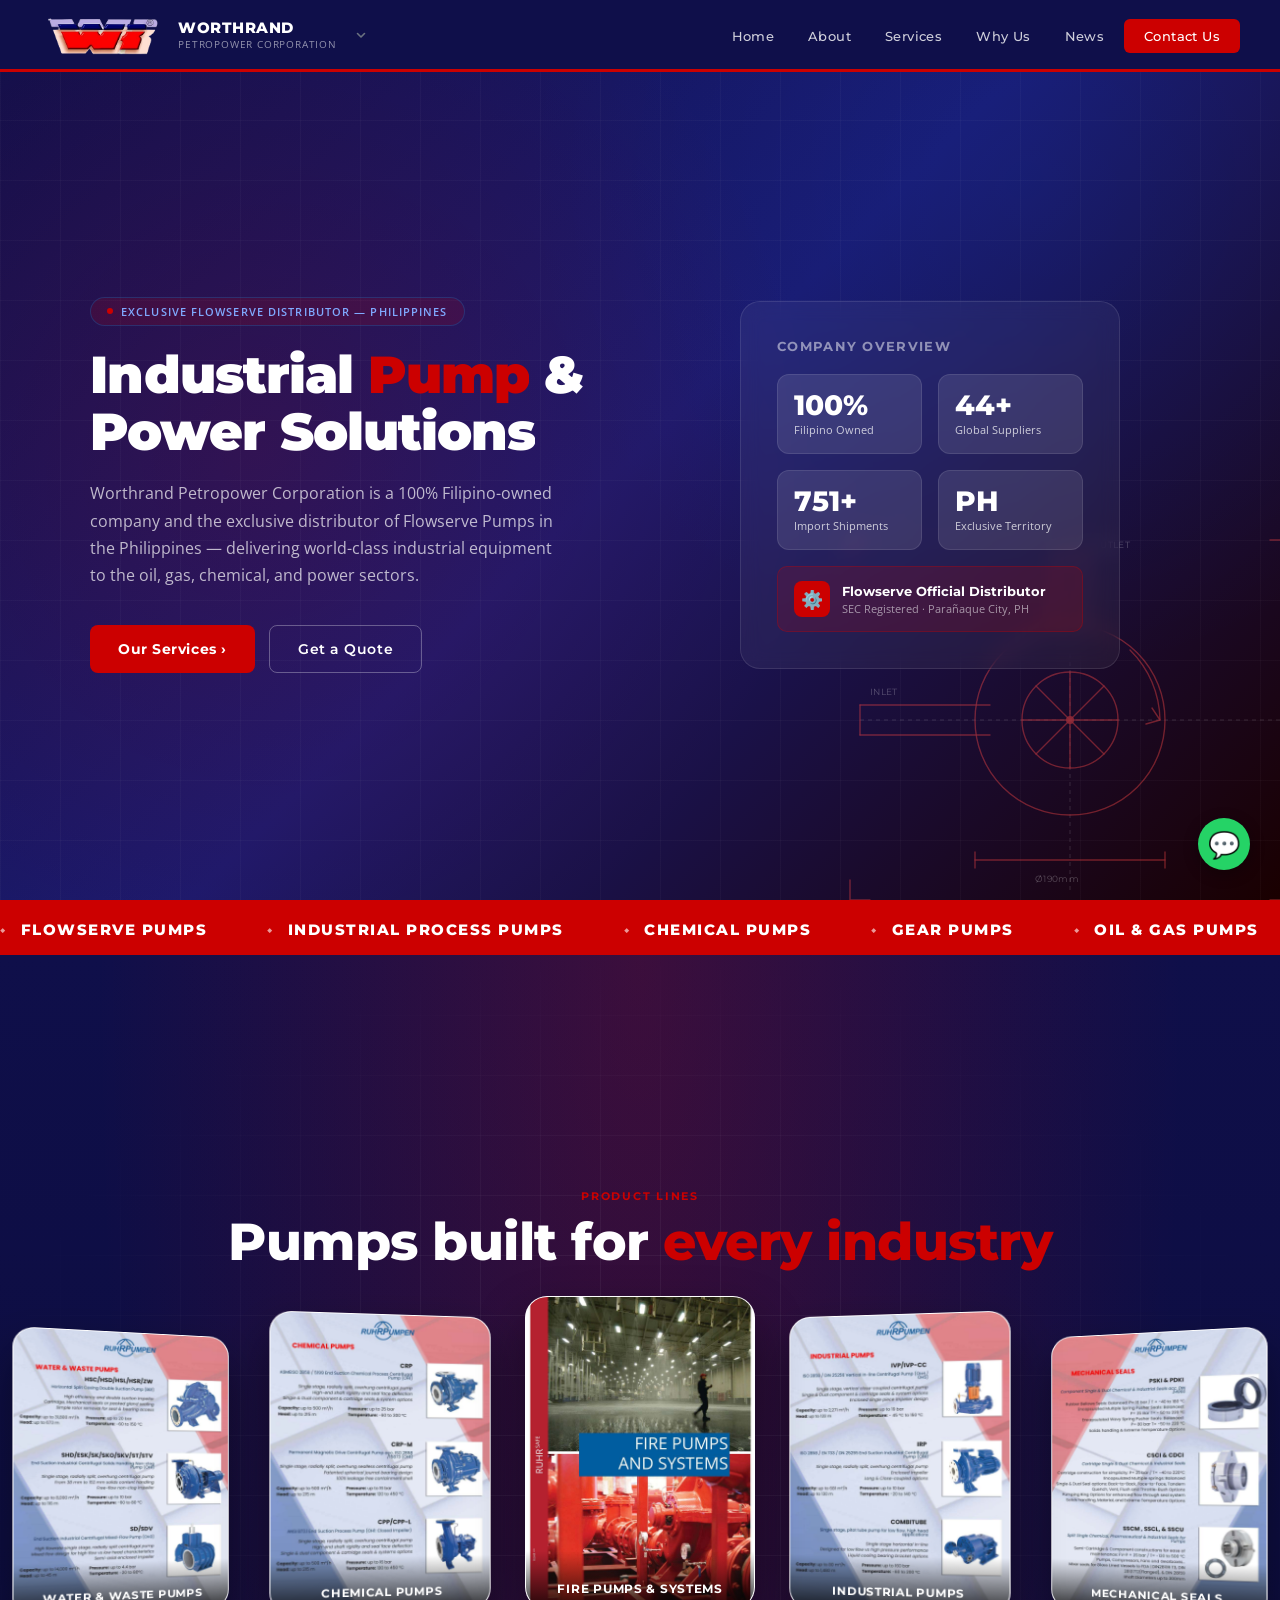
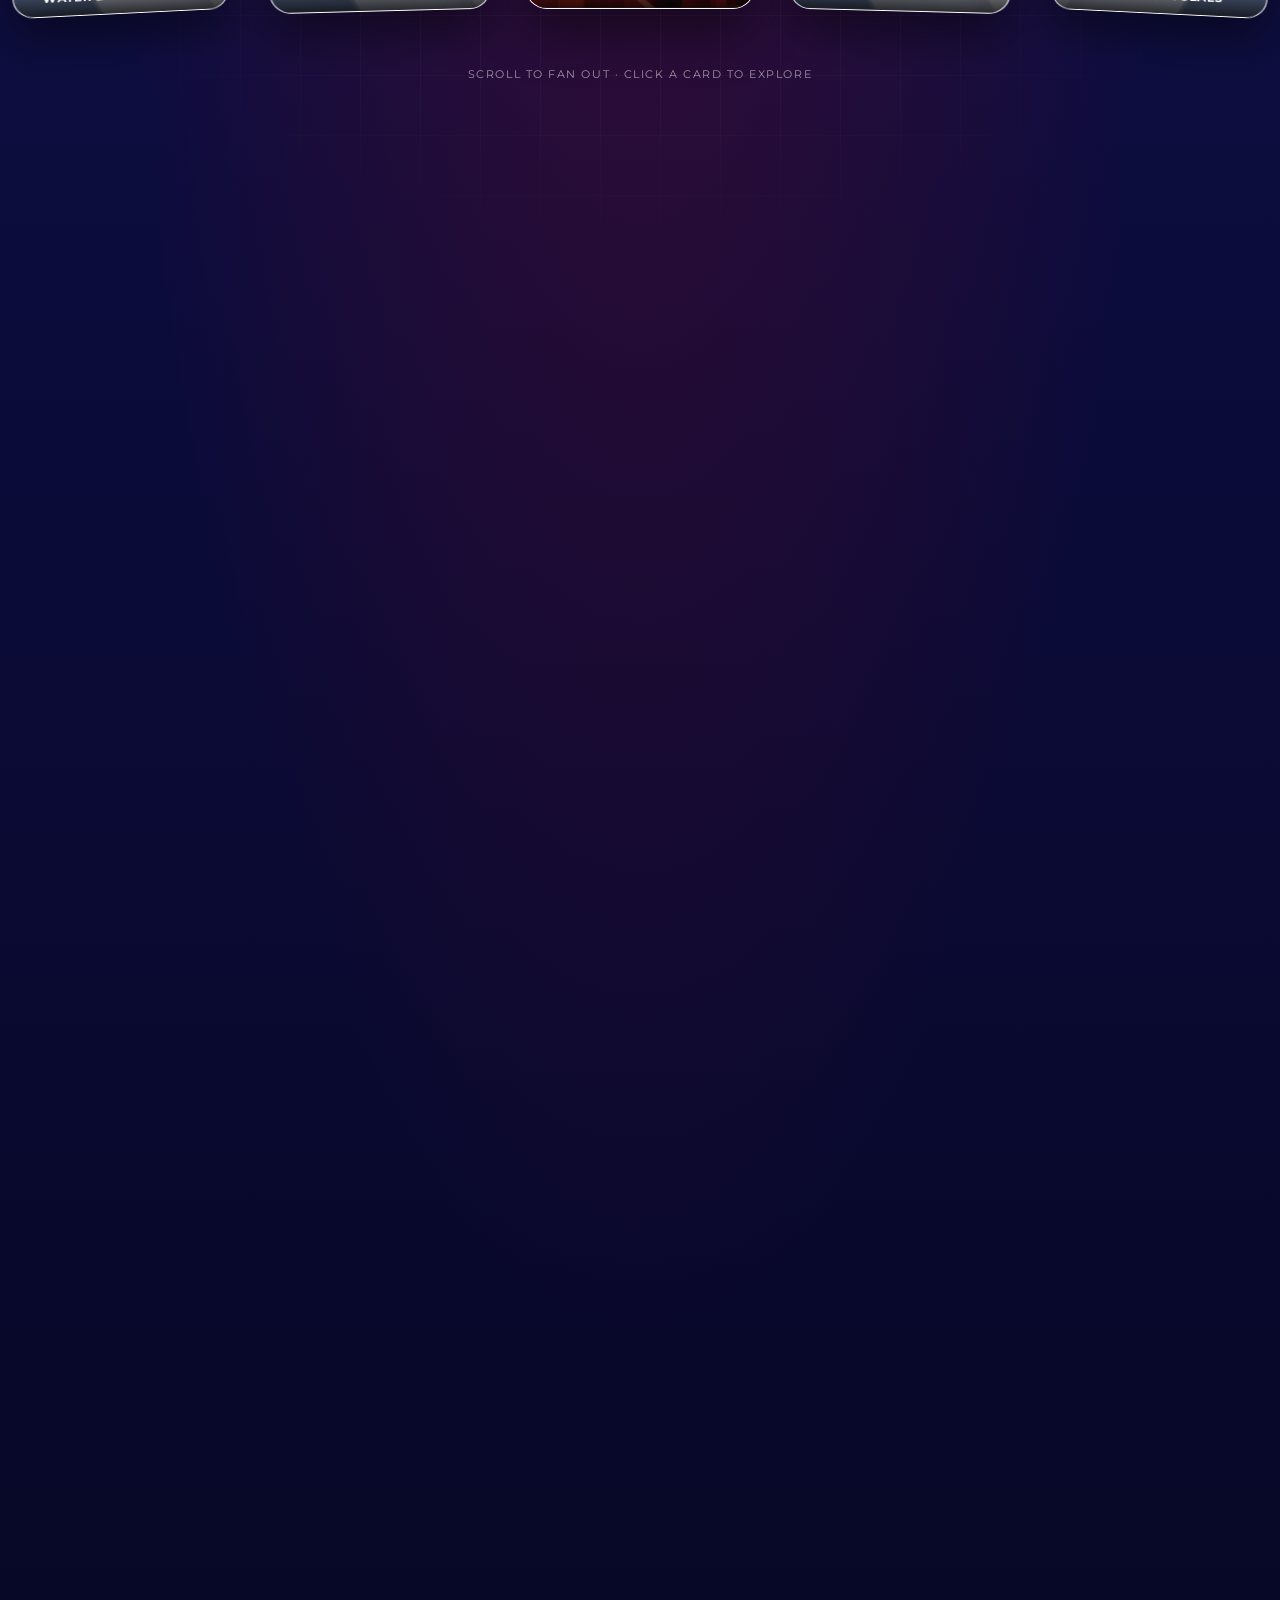
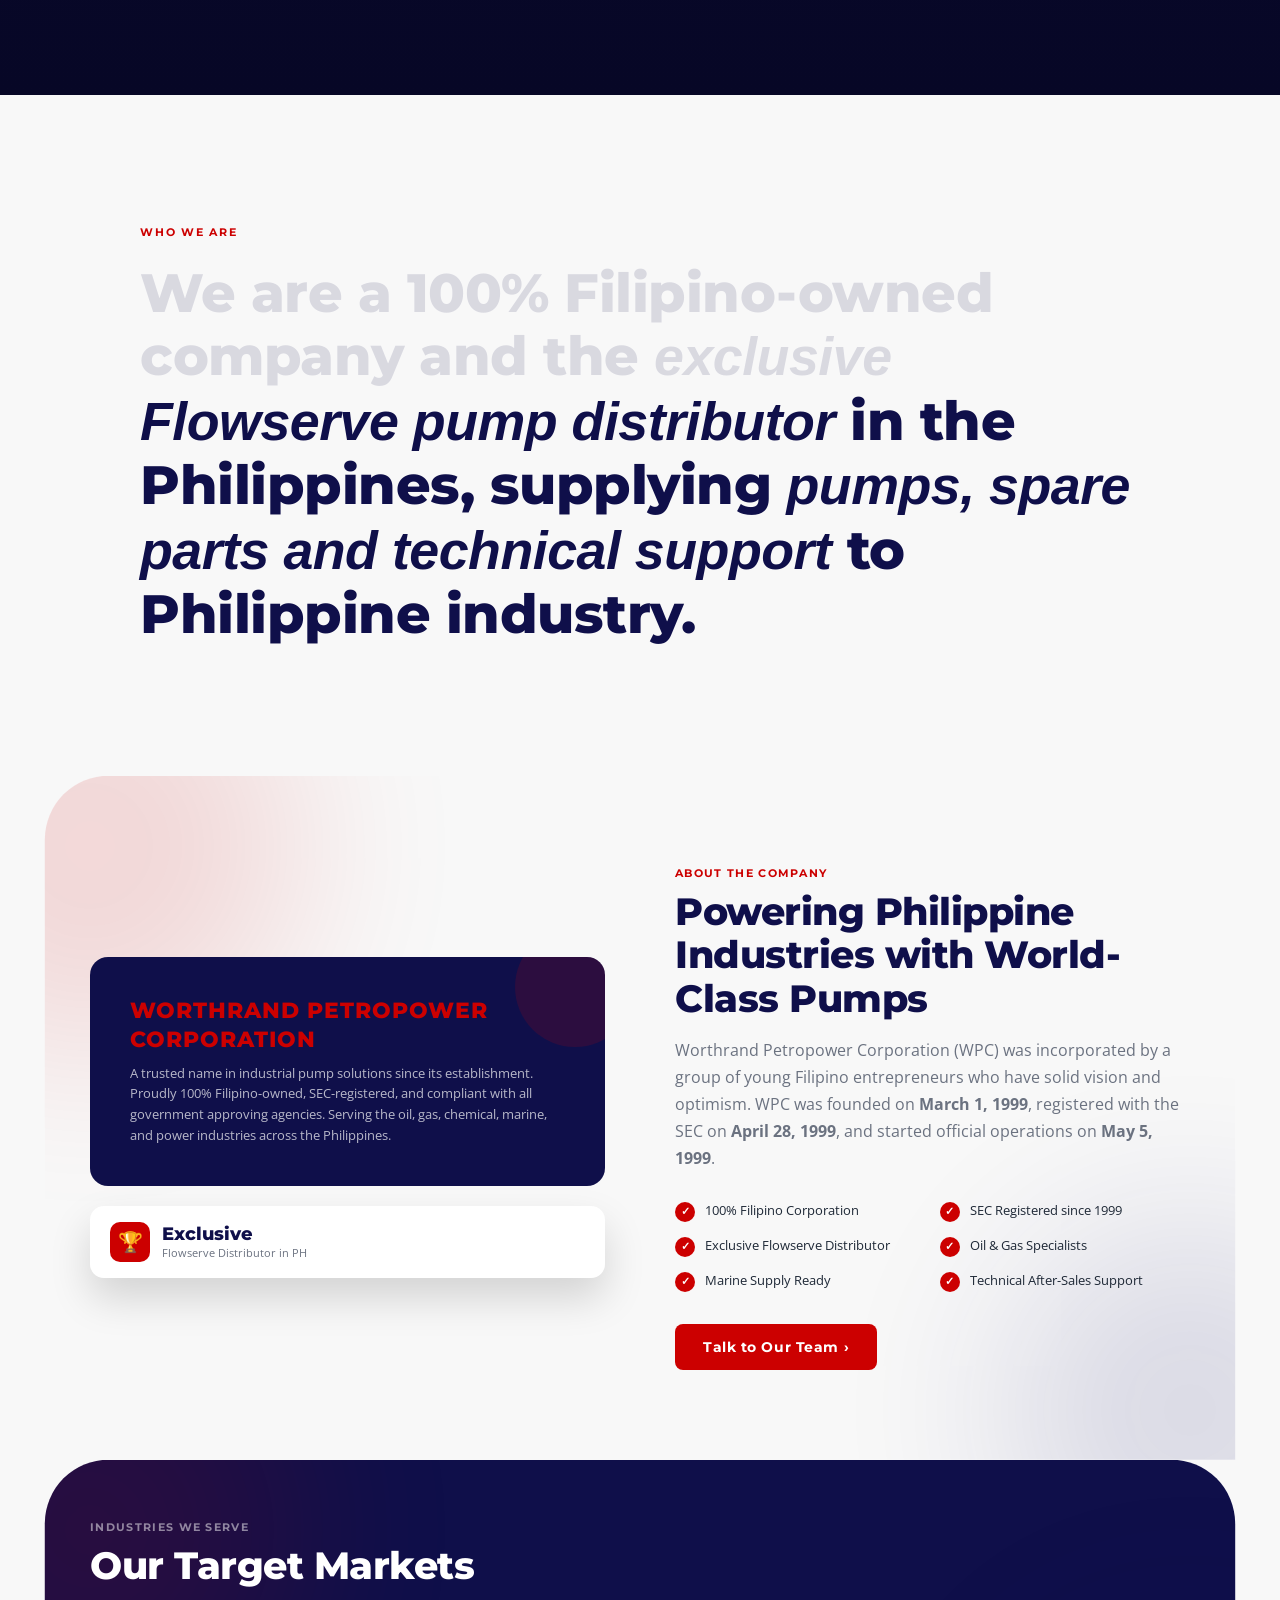
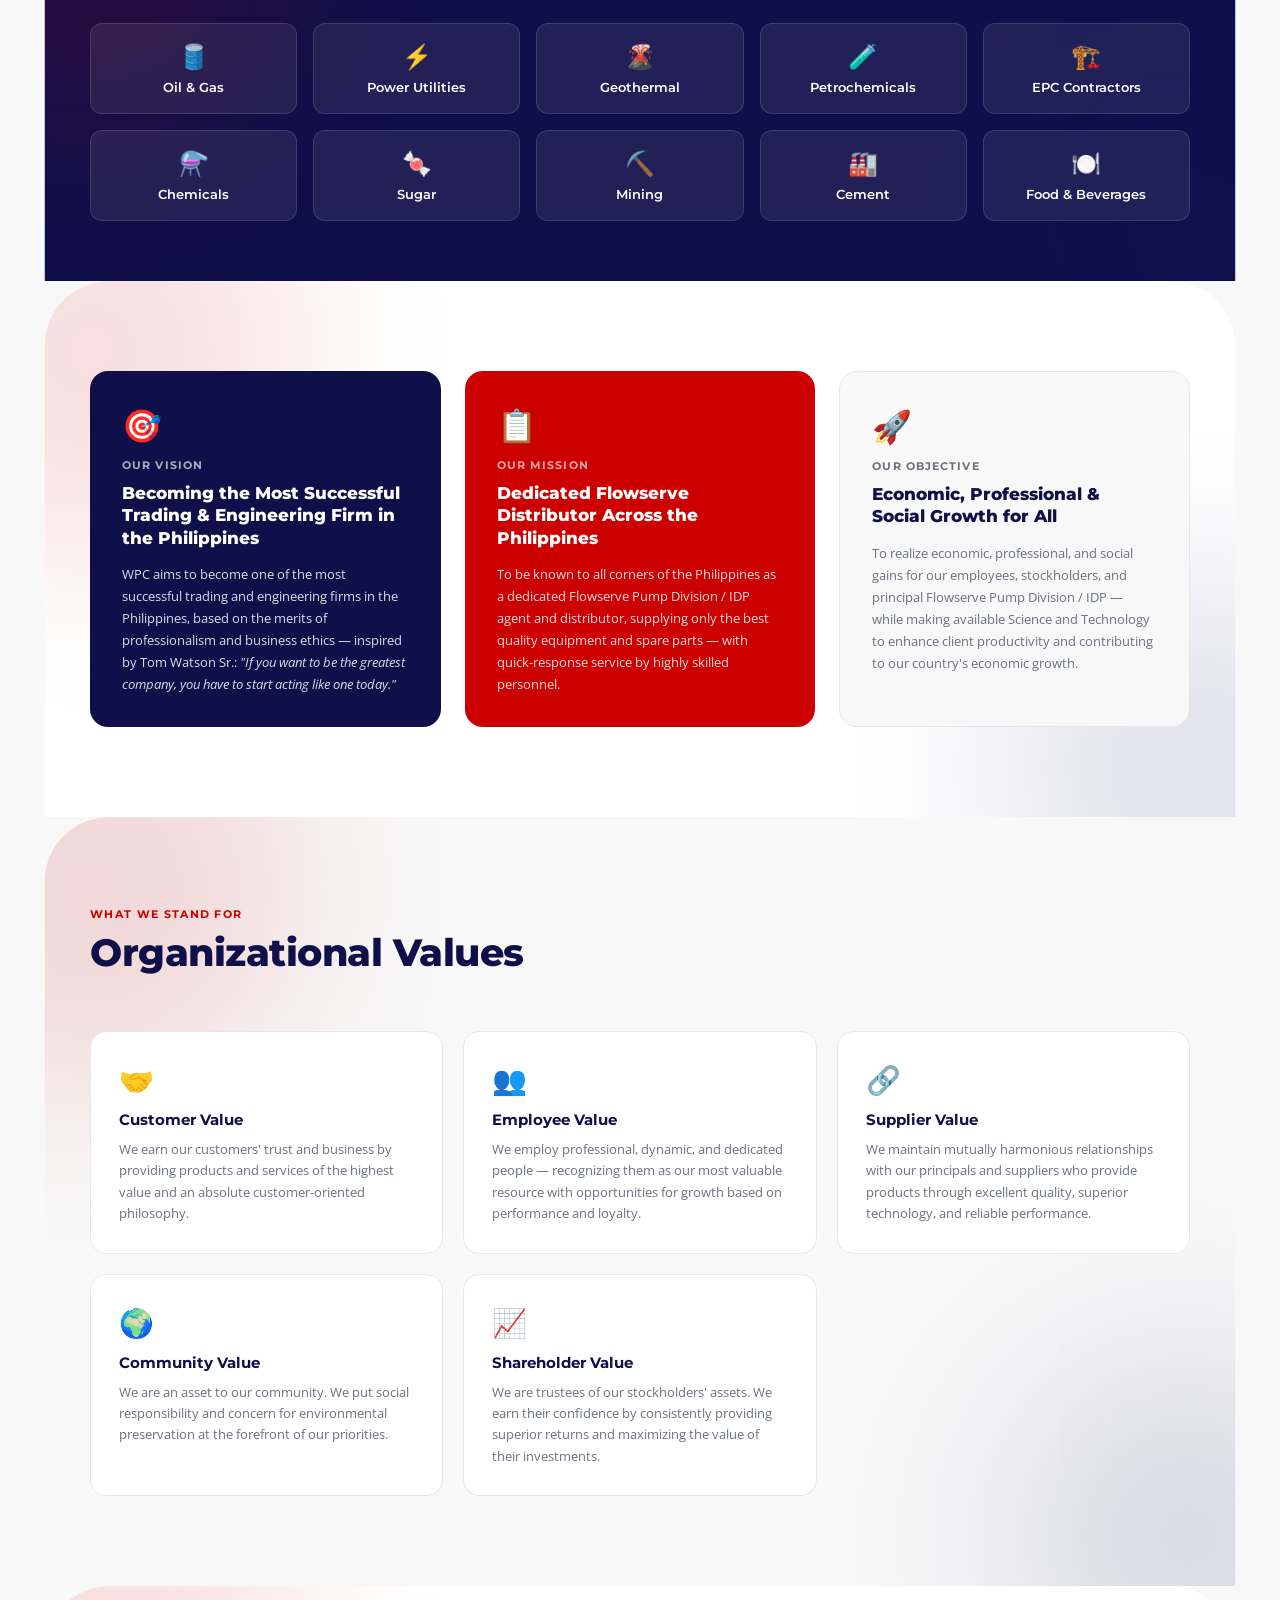
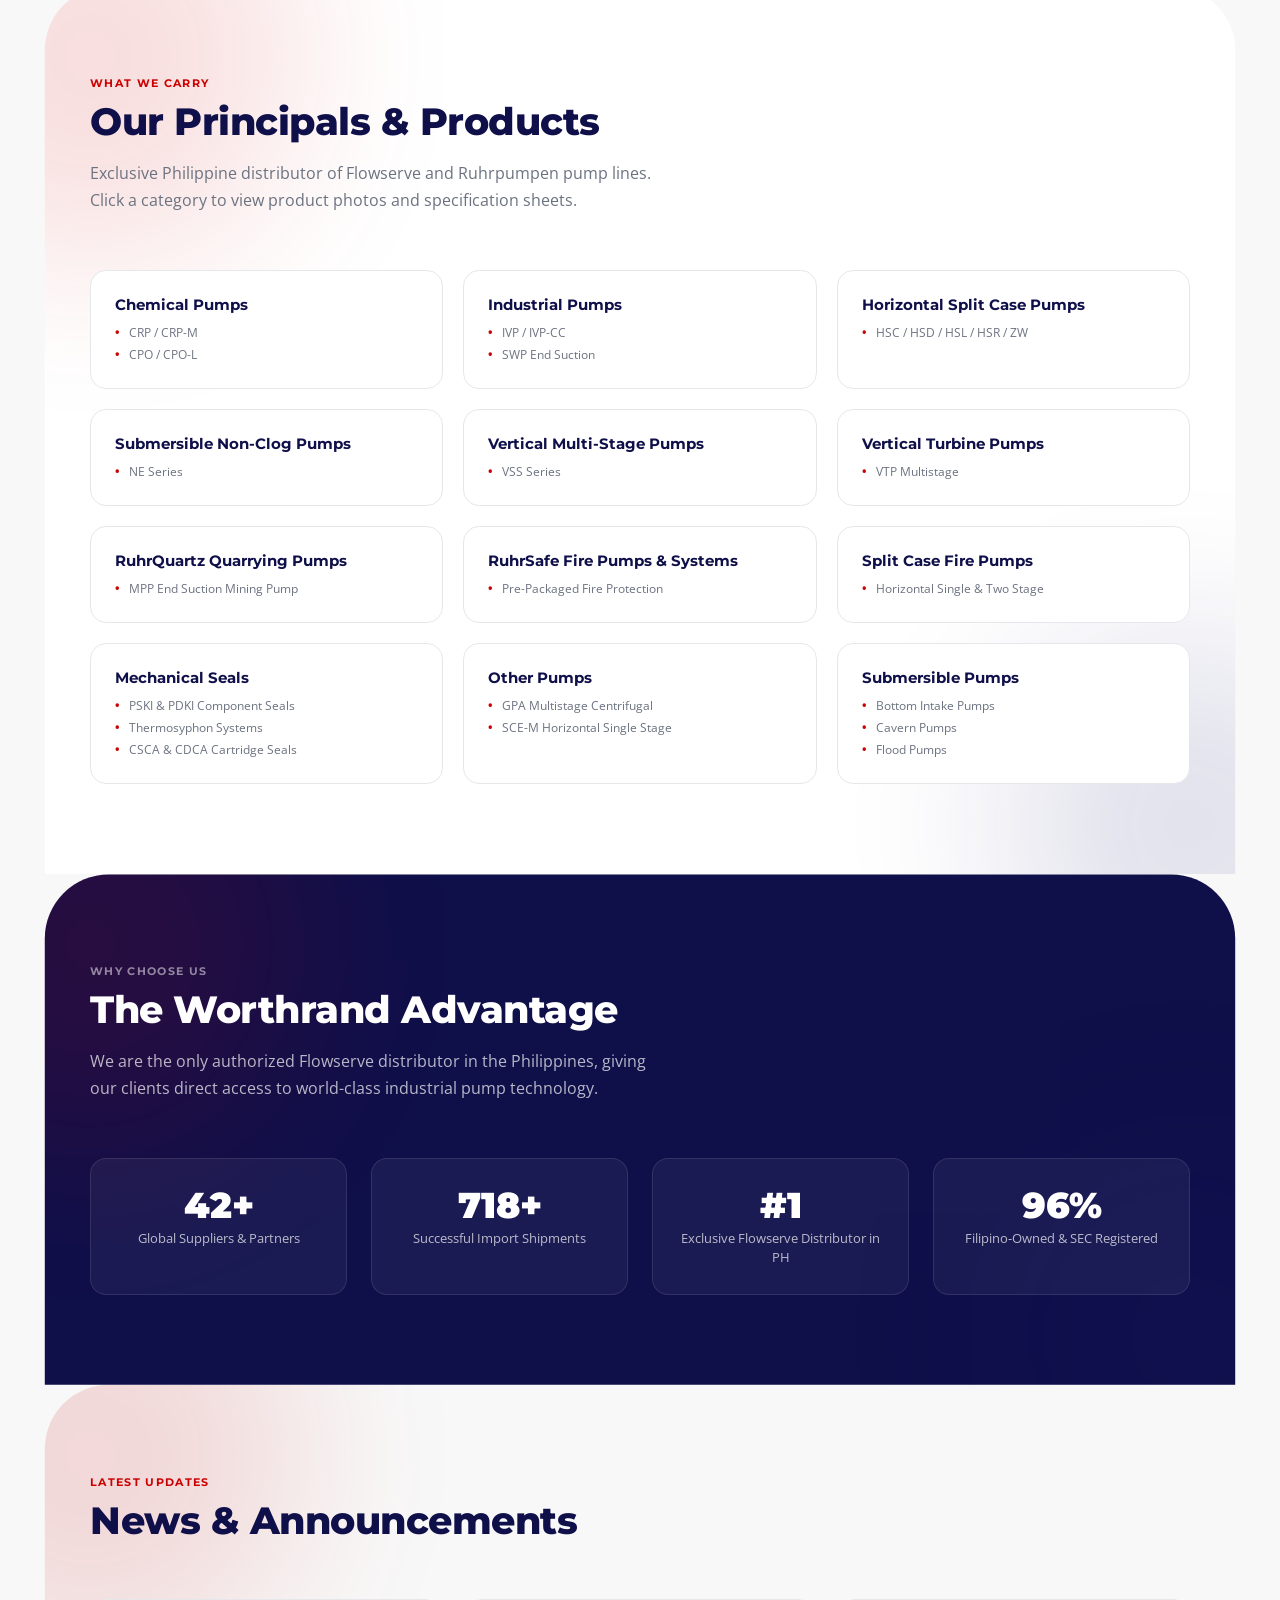
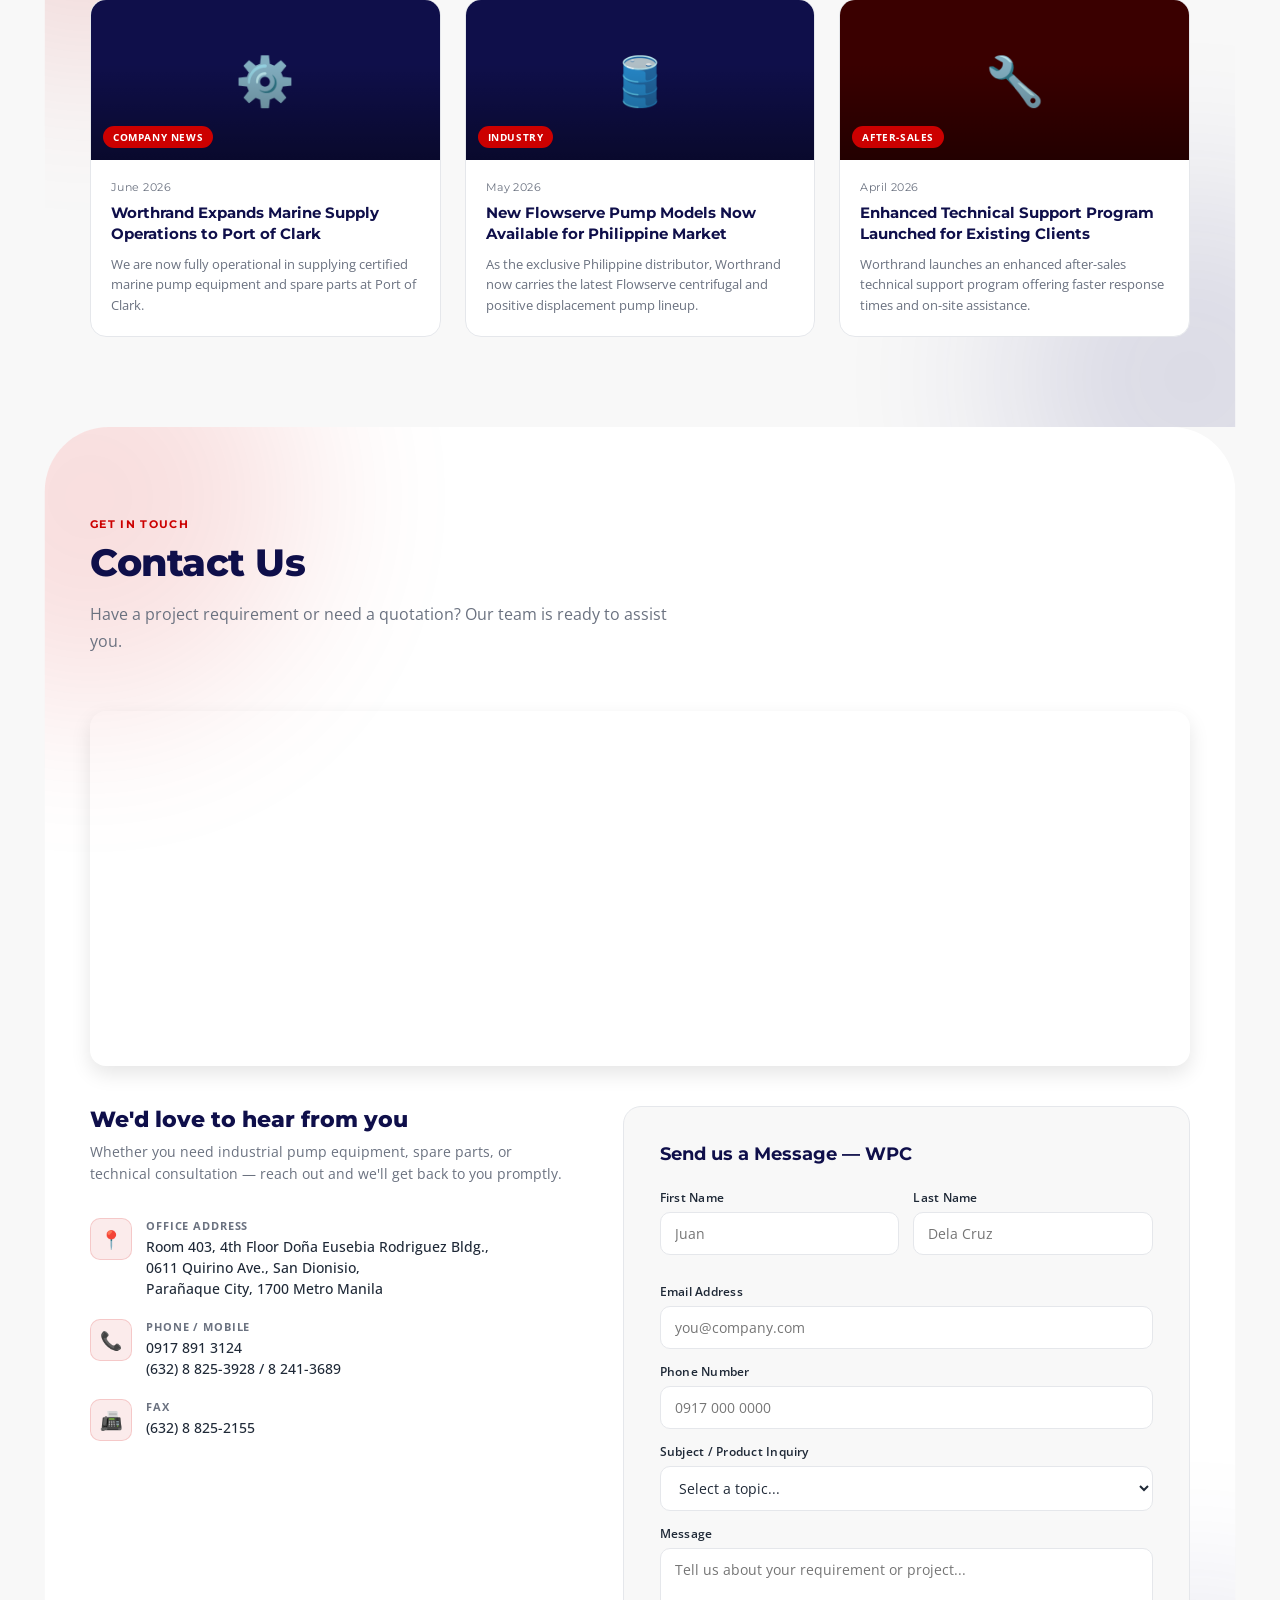
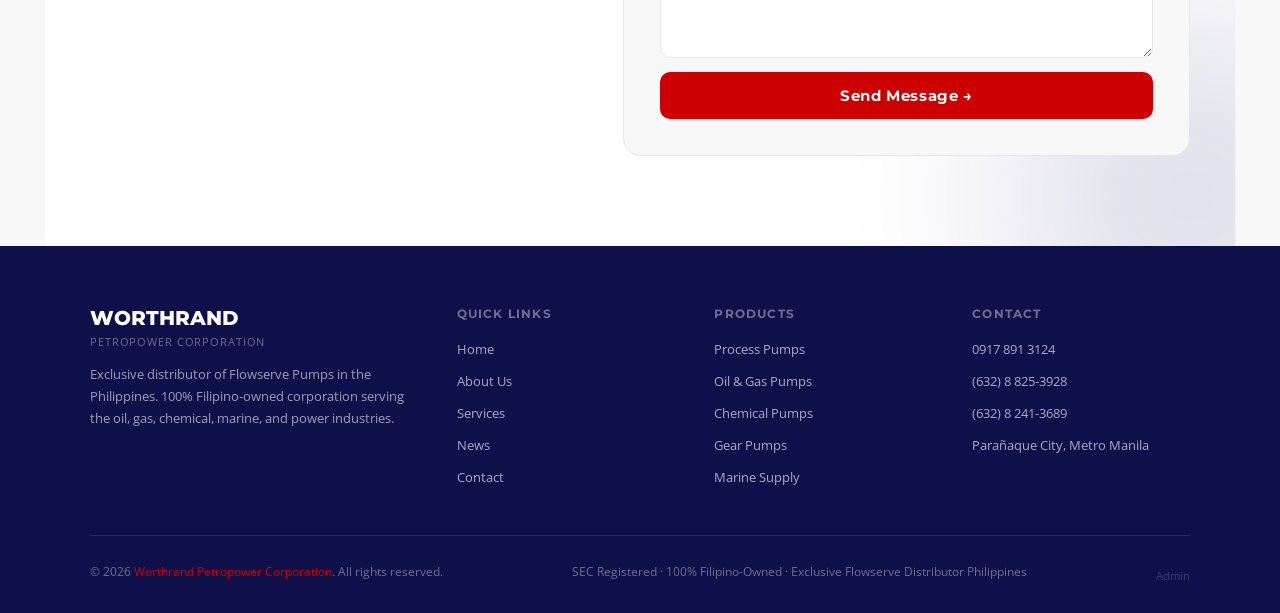
==== commit 8ec07bd6: "Add files via upload" ====
--- a/index.html
+++ b/index.html
@@ -428,6 +428,57 @@
   .ticker-inner { animation: none; }
 }
 
+/* ===== PRELOADER ===== */
+#preloader { position: fixed; inset: 0; z-index: 5000; animation: plFailsafe 0.01s linear 5s forwards; }
+@keyframes plFailsafe { to { opacity: 0; visibility: hidden; pointer-events: none; } }
+.pl-panel { position: absolute; left: 0; right: 0; height: 50.3%; background: linear-gradient(135deg, var(--navy-dark), #070726); transition: transform 0.85s cubic-bezier(0.76,0,0.24,1); }
+.pl-top { top: 0; }
+.pl-bottom { bottom: 0; }
+.pl-top::after { content: ""; position: absolute; left: 0; right: 0; bottom: -1px; height: 2px; background: linear-gradient(90deg, transparent, var(--red), transparent); }
+.pl-center { position: absolute; inset: 0; display: flex; flex-direction: column; align-items: center; justify-content: center; gap: 22px; transition: opacity 0.35s ease, transform 0.5s ease; }
+.pl-center img { height: 72px; width: auto; animation: plPulse 1.4s ease-in-out infinite; }
+@keyframes plPulse { 0%,100% { transform: scale(1); opacity: 0.9; } 50% { transform: scale(1.06); opacity: 1; } }
+.pl-bar { width: 220px; height: 3px; background: hsla(0,0%,100%,0.12); border-radius: 100px; overflow: hidden; }
+.pl-bar span { display: block; height: 100%; width: 0; background: linear-gradient(90deg, var(--red), #ff7a7a); animation: plFill 1.4s cubic-bezier(0.65,0,0.35,1) forwards; }
+@keyframes plFill { to { width: 100%; } }
+.pl-text { font-family: var(--ff-heading); font-size: 11px; letter-spacing: 0.32em; color: hsla(0,0%,100%,0.5); text-transform: uppercase; }
+#preloader.done { pointer-events: none; }
+#preloader.done .pl-center { opacity: 0; transform: scale(1.08); }
+#preloader.done .pl-top { transform: translateY(-101%); }
+#preloader.done .pl-bottom { transform: translateY(101%); }
+body.preloading .hero * { animation-play-state: paused !important; }
+
+/* ===== HERO INTRO (split headline) ===== */
+.hero .w { display: inline-block; overflow: hidden; vertical-align: top; padding-bottom: 0.14em; margin-bottom: -0.14em; }
+.hero .wi { display: inline-block; }
+.hero.split-armed:not(.play) .wi { transform: translateY(118%); }
+.hero.split-armed.play .wi { transition: transform 0.95s cubic-bezier(0.16,1,0.3,1); transition-delay: calc(var(--i) * 85ms + 100ms); transform: none; }
+.hero.split-armed:not(.play) .hero-eyebrow,
+.hero.split-armed:not(.play) .hero-desc,
+.hero.split-armed:not(.play) .hero-actions,
+.hero.split-armed:not(.play) .hero-visual { opacity: 0; transform: translateY(28px); }
+.hero.split-armed.play .hero-eyebrow,
+.hero.split-armed.play .hero-desc,
+.hero.split-armed.play .hero-actions,
+.hero.split-armed.play .hero-visual { transition: opacity 0.9s ease, transform 0.9s cubic-bezier(0.16,1,0.3,1); }
+.hero.split-armed.play .hero-eyebrow { transition-delay: 0s; }
+.hero.split-armed.play .hero-desc { transition-delay: 0.55s; }
+.hero.split-armed.play .hero-actions { transition-delay: 0.7s; }
+.hero.split-armed.play .hero-visual { transition-delay: 0.85s; }
+.btn-primary, .btn-outline { will-change: transform; }
+
+/* ===== STATEMENT (word-by-word scroll reveal) ===== */
+.statement-section { background: var(--off-white); padding: 130px 40px; position: relative; }
+.statement-inner { max-width: 1000px; margin: 0 auto; }
+.statement-eyebrow { font-family: var(--ff-heading); font-size: 11px; font-weight: 700; letter-spacing: 0.16em; text-transform: uppercase; color: var(--red); margin-bottom: 22px; }
+.statement-wtc .statement-eyebrow { color: var(--wtc-blue); }
+.statement-text { font-family: var(--ff-heading); font-size: clamp(26px, 4.2vw, 54px); font-weight: 800; line-height: 1.18; letter-spacing: -0.5px; color: var(--navy-dark); }
+.statement-text .sw { opacity: 0.13; transition: opacity 0.35s ease, color 0.35s ease; }
+.statement-text .sw.on { opacity: 1; }
+.statement-text .sw.hl.on { color: var(--red); }
+.statement-wtc .statement-text .sw.hl.on { color: var(--wtc-blue); }
+@media (prefers-reduced-motion: reduce) { #preloader { display: none; } .statement-text .sw { opacity: 1; } }
+
 /* ===== SECTION COMMONS ===== */
 .section { padding: 90px 40px; width: 100%; position: relative; overflow: hidden; }
 .section-inner { max-width: 1100px; margin: 0 auto; position: relative; z-index: 1; }
@@ -669,8 +720,20 @@
 }
 </style>
 </head>
-<body>
+<body class="preloading">
 <div id="scrollProgress"></div>
+
+<!-- PRELOADER -->
+<div id="preloader">
+  <div class="pl-panel pl-top"></div>
+  <div class="pl-panel pl-bottom"></div>
+  <div class="pl-center">
+    <img src="./images/logo.png" alt="">
+    <div class="pl-bar"><span></span></div>
+    <div class="pl-text">Worthrand &middot; Worthwater</div>
+  </div>
+</div>
+<script>setTimeout(function(){var p=document.getElementById('preloader');if(p){p.classList.add('done');}document.body.classList.remove('preloading');},5200);</script>
 
 <!-- COMPANY TOGGLE BAR -->
 <!-- NAVBAR -->
@@ -843,6 +906,14 @@
   </div>
 </div>
 
+<!-- STATEMENT WPC -->
+<div class="statement-section">
+  <div class="statement-inner">
+    <div class="statement-eyebrow">Who We Are</div>
+    <p class="statement-text" data-statement>We are a 100% Filipino-owned company and the <em>exclusive Flowserve pump distributor</em> in the Philippines, supplying <em>pumps, spare parts and technical support</em> to Philippine industry.</p>
+  </div>
+</div>
+
 <!-- ABOUT WPC -->
 <section class="section" id="about" style="background: var(--off-white);">
   <div class="section-inner">
@@ -1269,6 +1340,14 @@
   </div>
 </div>
 
+<!-- STATEMENT WTC -->
+<div class="statement-section statement-wtc">
+  <div class="statement-inner">
+    <div class="statement-eyebrow">Our Vision</div>
+    <p class="statement-text" data-statement>Our vision is to become <em>one of the most successful trading and engineering firms</em> in the Philippines, built on <em>professionalism and business ethics</em>.</p>
+  </div>
+</div>
+
 <!-- ABOUT WTC -->
 <section class="section" id="about-wtc" style="background: var(--off-white);">
   <div class="section-inner">
@@ -1686,6 +1765,7 @@
   setTimeout(() => {
     applyCompanySwitch(company);
     overlay.classList.remove('run');
+    setTimeout(() => { if (window.playHero) window.playHero(company); }, 200);
   }, 650);
 }
 
@@ -1725,7 +1805,9 @@
 
   window.scrollTo({top: 0, behavior: 'instant'});
 
+  if (window.resetHeroes) window.resetHeroes();
   if (window.updateFans) window.updateFans();
+  if (window.updateScrollFx) window.updateScrollFx();
 
   // Re-run scroll animations for new section
   setTimeout(() => {
@@ -1850,6 +1932,129 @@
   window.updateFans = update;
   update();
 })();
+
+// ===== PRELOADER / HERO INTRO / STATEMENT / CURVE REVEAL / MAGNETIC =====
+(function () {
+  const reduce = window.matchMedia('(prefers-reduced-motion: reduce)').matches;
+  const heroes = Array.from(document.querySelectorAll('.hero'));
+
+  // Split hero headline into words (masked slide-up)
+  function splitWords(el) {
+    let idx = 0;
+    (function walk(node) {
+      Array.from(node.childNodes).forEach(ch => {
+        if (ch.nodeType === 3) {
+          const frag = document.createDocumentFragment();
+          ch.textContent.split(/(\s+)/).forEach(part => {
+            if (!part) return;
+            if (/^\s+$/.test(part)) { frag.appendChild(document.createTextNode(' ')); return; }
+            const w = document.createElement('span'); w.className = 'w';
+            const wi = document.createElement('span'); wi.className = 'wi';
+            wi.style.setProperty('--i', idx++); wi.textContent = part;
+            w.appendChild(wi); frag.appendChild(w);
+          });
+          ch.replaceWith(frag);
+        } else if (ch.nodeType === 1) walk(ch);
+      });
+    })(el);
+  }
+  heroes.forEach(h => {
+    const t = h.querySelector('.hero-title');
+    if (t) { t.setAttribute('aria-label', t.textContent.trim()); splitWords(t); h.classList.add('split-armed'); }
+  });
+
+  window.playHero = function (company) {
+    const hero = document.getElementById(company === 'wtc' ? 'home-wtc' : 'home');
+    heroes.forEach(h => h.classList.remove('play'));
+    if (hero) { void hero.offsetWidth; hero.classList.add('play'); }
+  };
+  window.resetHeroes = function () { heroes.forEach(h => h.classList.remove('play')); };
+  setTimeout(() => { if (!heroes.some(h => h.classList.contains('play'))) window.playHero('wpc'); }, 6500);
+
+  // Preloader
+  const pre = document.getElementById('preloader');
+  const t0 = performance.now();
+  let finished = false;
+  function finish() {
+    if (finished) return; finished = true;
+    if (pre) pre.classList.add('done');
+    document.body.classList.remove('preloading');
+    setTimeout(() => window.playHero('wpc'), reduce ? 0 : 450);
+    setTimeout(() => { if (pre) pre.remove(); }, 1300);
+  }
+  function ready() { setTimeout(finish, Math.max(0, (reduce ? 0 : 1500) - (performance.now() - t0))); }
+  if (document.readyState === 'complete') ready(); else window.addEventListener('load', ready);
+  setTimeout(finish, 4500);
+
+  // Statement: words light up with scroll
+  const statements = Array.from(document.querySelectorAll('[data-statement]')).map(el => {
+    const words = [];
+    (function walk(node, hl) {
+      Array.from(node.childNodes).forEach(ch => {
+        if (ch.nodeType === 3) {
+          const frag = document.createDocumentFragment();
+          ch.textContent.split(/(\s+)/).forEach(part => {
+            if (!part) return;
+            if (/^\s+$/.test(part)) { frag.appendChild(document.createTextNode(' ')); return; }
+            const sp = document.createElement('span');
+            sp.className = 'sw' + (hl ? ' hl' : ''); sp.textContent = part;
+            words.push(sp); frag.appendChild(sp);
+          });
+          ch.replaceWith(frag);
+        } else if (ch.nodeType === 1) walk(ch, hl || ch.tagName === 'EM');
+      });
+    })(el, false);
+    return { el, words };
+  });
+  function updateStatements() {
+    const vh = window.innerHeight;
+    statements.forEach(({ el, words }) => {
+      if (!el.offsetHeight) return;
+      const r = el.getBoundingClientRect();
+      const p = reduce ? 1 : Math.max(0, Math.min(1, (vh * 0.8 - r.top) / (vh * 0.5 + r.height * 0.3)));
+      const n = words.length;
+      words.forEach((w, i) => w.classList.toggle('on', i < p * n * 1.02));
+    });
+  }
+
+  // Sections expand from a rounded inset card to full width as they scroll in
+  const curveEls = Array.from(document.querySelectorAll('.company-section .section, .statement-section'));
+  function updateCurves() {
+    if (reduce) return;
+    const vh = window.innerHeight;
+    curveEls.forEach(el => {
+      if (!el.offsetHeight) return;
+      const r = el.getBoundingClientRect();
+      const p = Math.max(0, Math.min(1, (vh - r.top) / (vh * 0.55)));
+      const e = 1 - Math.pow(1 - p, 3);
+      if (e >= 0.999) { if (el.style.clipPath) el.style.clipPath = ''; return; }
+      const inset = (1 - e) * 3.5, rad = (1 - e) * 64;
+      el.style.clipPath = `inset(0 ${inset}% 0 ${inset}% round ${rad}px ${rad}px 0 0)`;
+    });
+  }
+
+  let ticking = false;
+  function updateAll() { updateStatements(); updateCurves(); ticking = false; }
+  function onScroll() { if (!ticking) { ticking = true; requestAnimationFrame(updateAll); } }
+  window.addEventListener('scroll', onScroll, { passive: true });
+  window.addEventListener('resize', onScroll);
+  window.addEventListener('load', updateAll);
+  window.updateScrollFx = updateAll;
+  updateAll();
+
+  // Magnetic buttons
+  if (!reduce) {
+    document.querySelectorAll('.btn-primary, .btn-outline').forEach(btn => {
+      btn.addEventListener('mousemove', e => {
+        const r = btn.getBoundingClientRect();
+        const x = (e.clientX - (r.left + r.width / 2)) * 0.25;
+        const y = (e.clientY - (r.top + r.height / 2)) * 0.35;
+        btn.style.transform = `translate(${x}px, ${y}px)`;
+      });
+      btn.addEventListener('mouseleave', () => { btn.style.transform = ''; });
+    });
+  }
+})();
 </script>
 </body>
 </html>
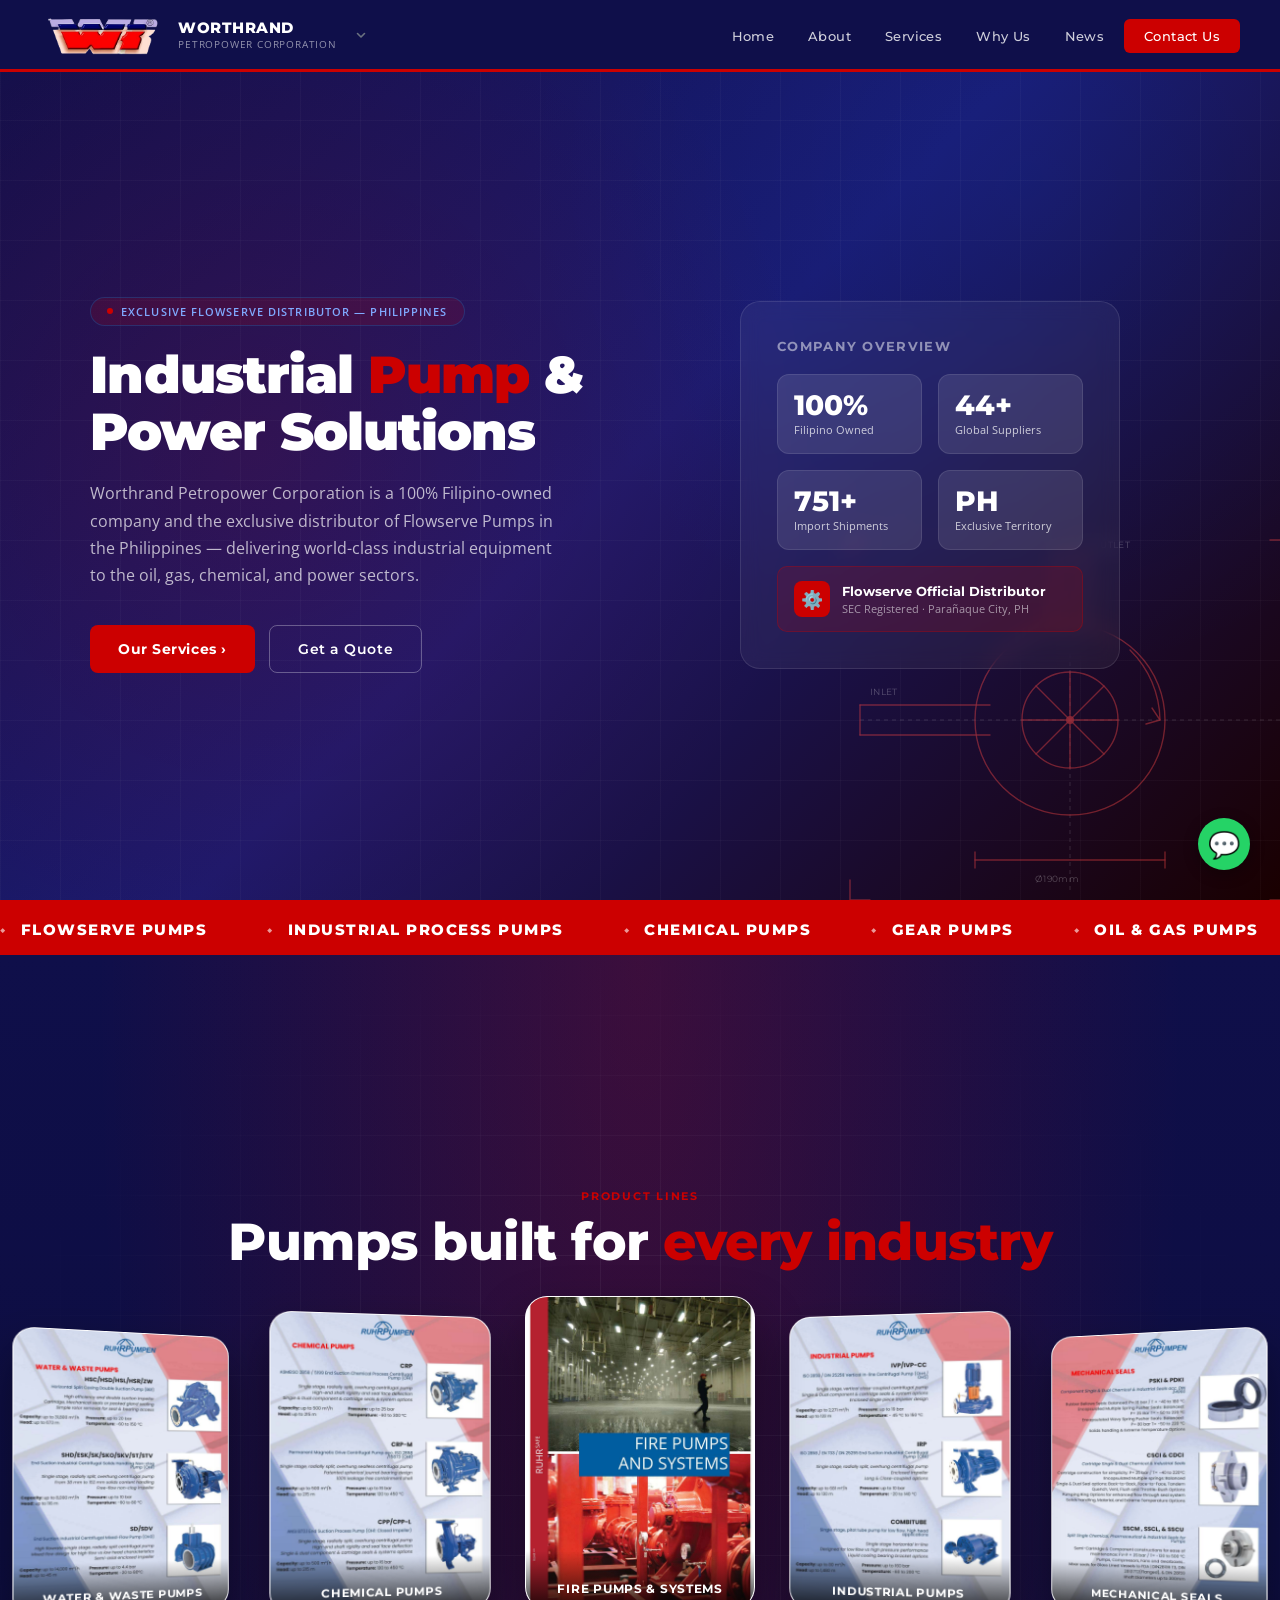
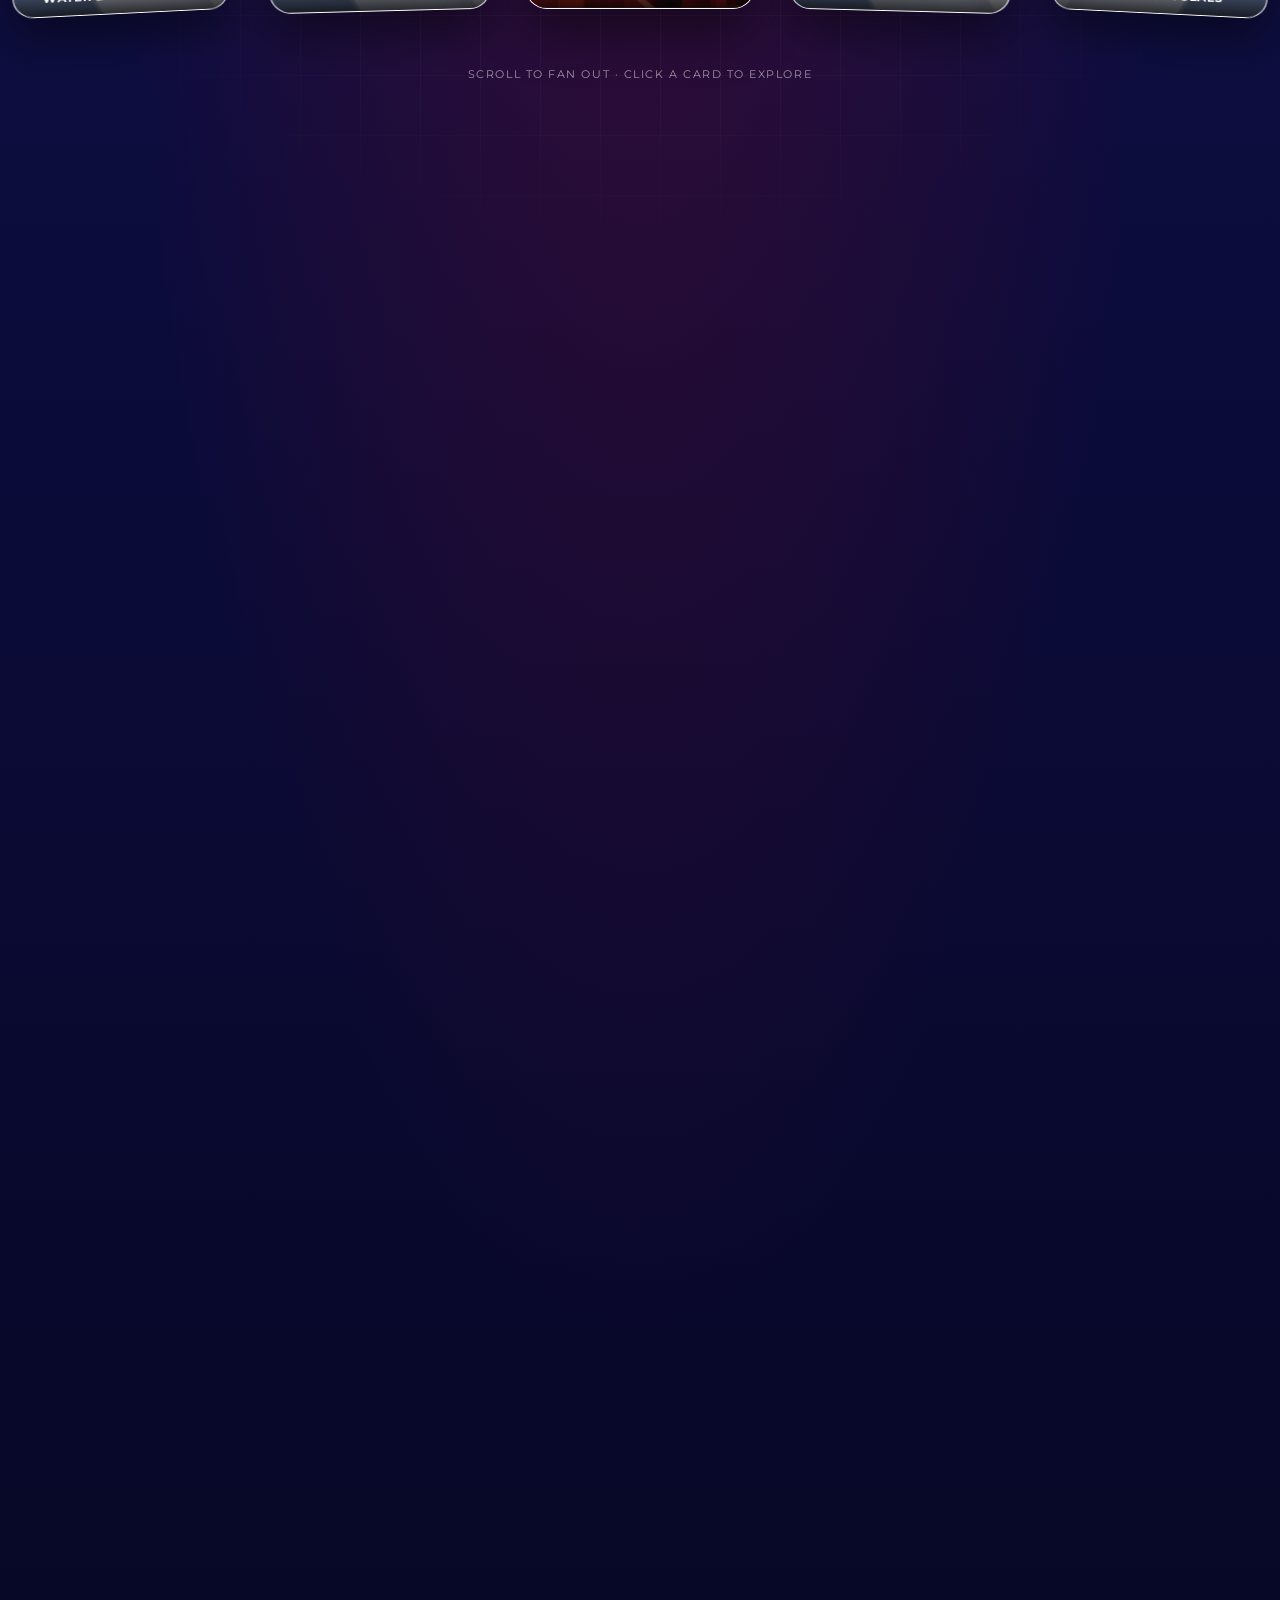
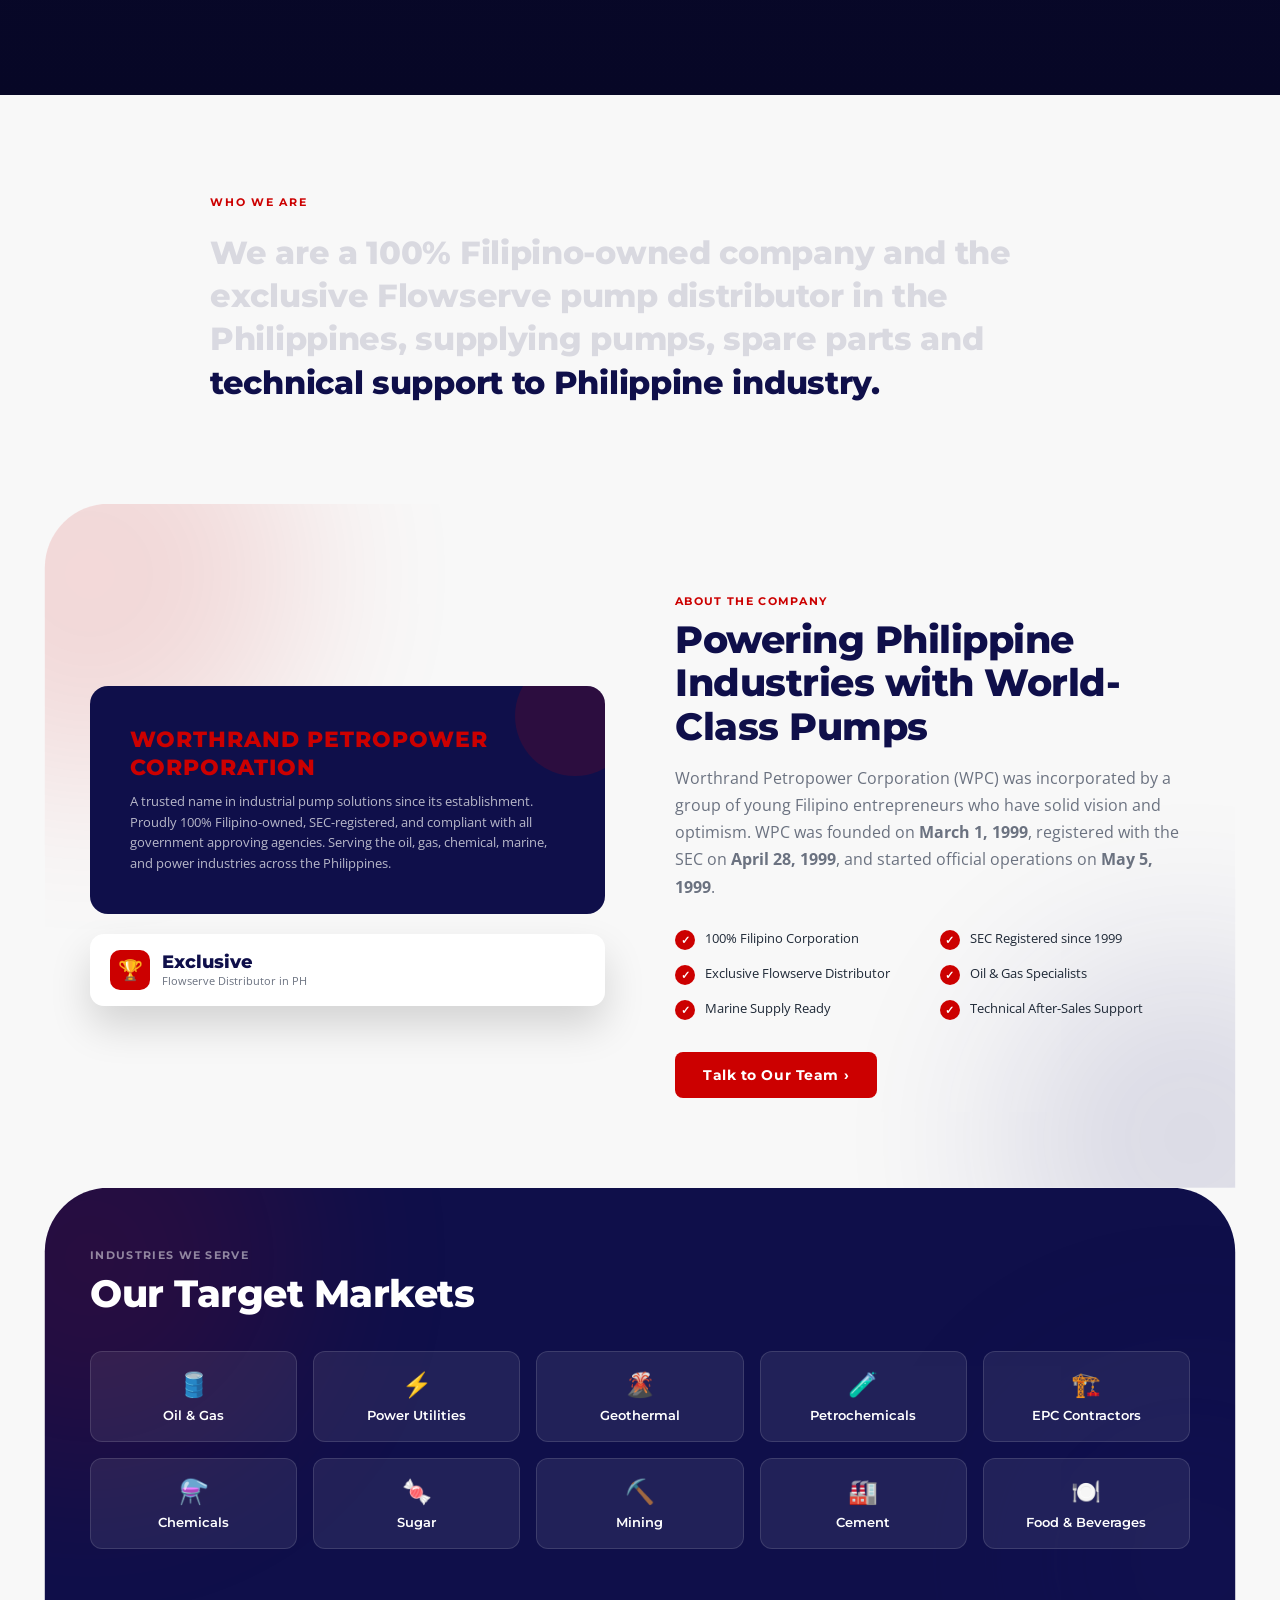
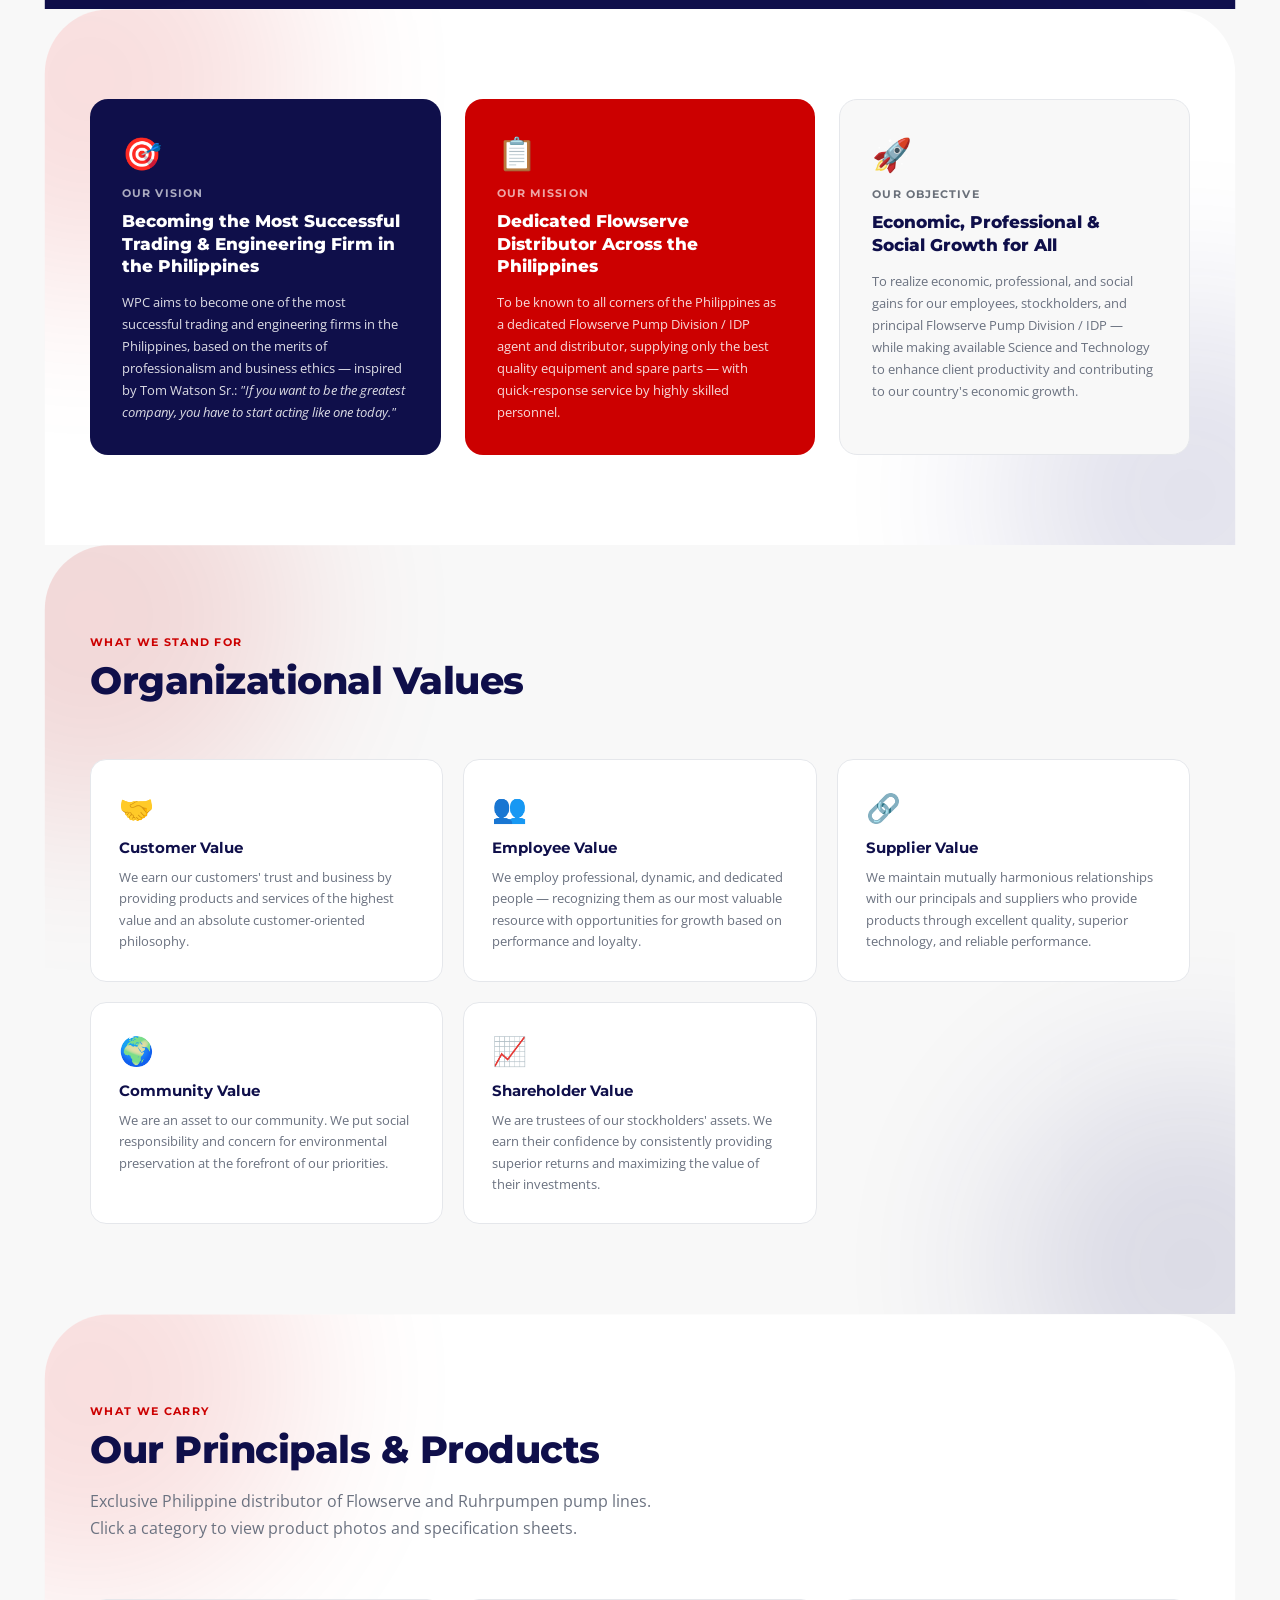
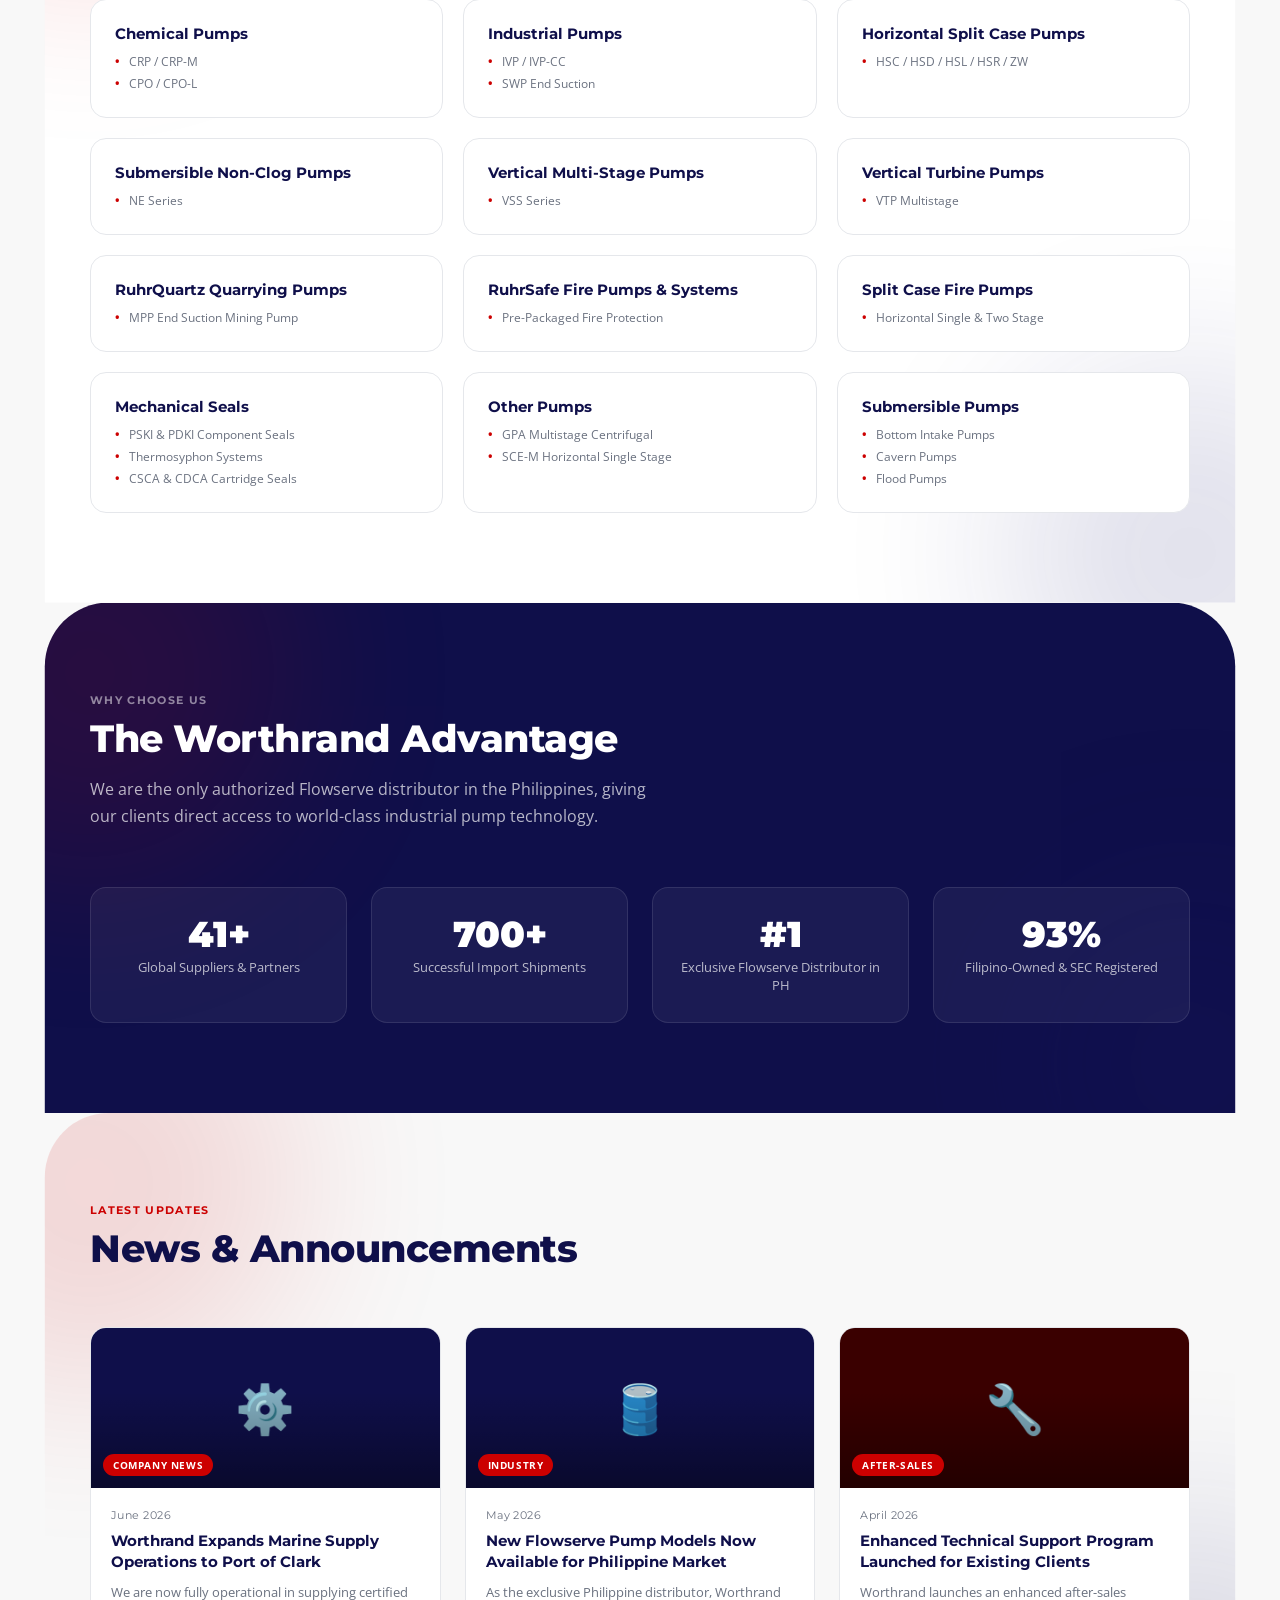
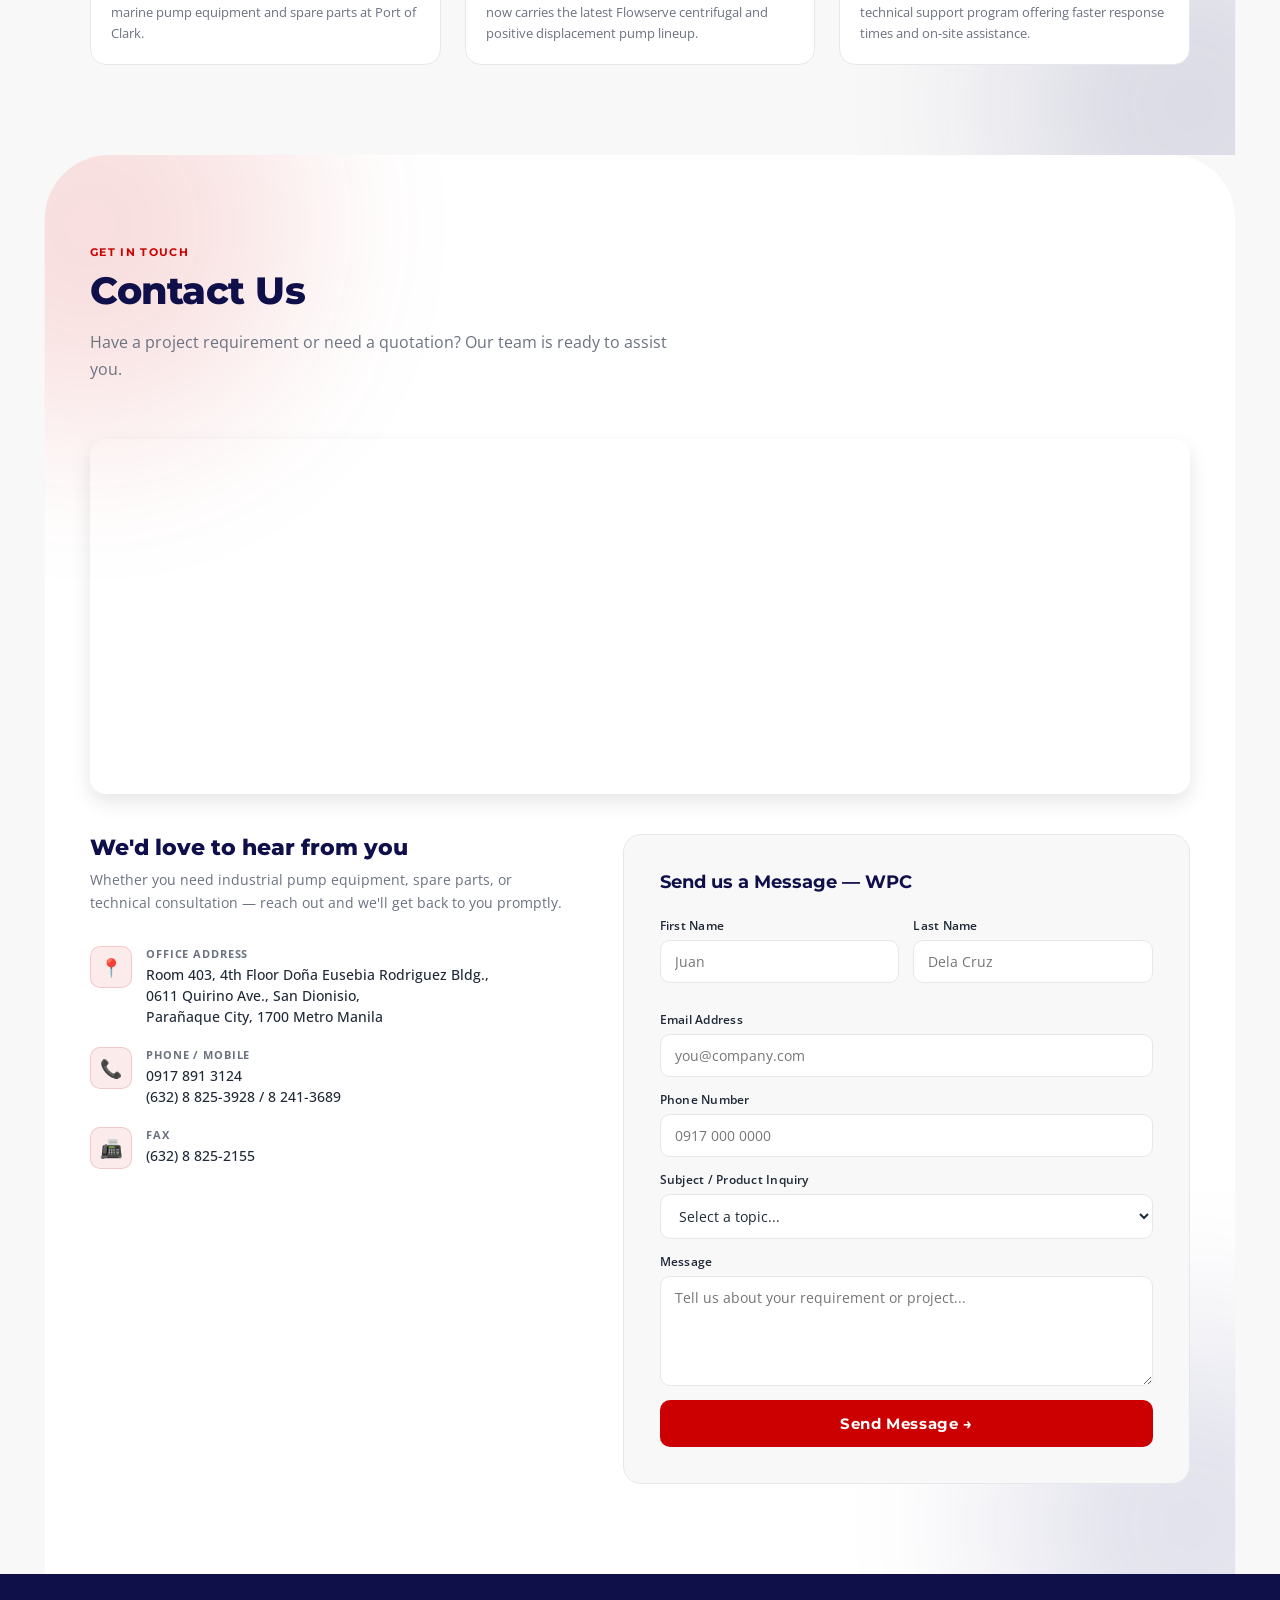
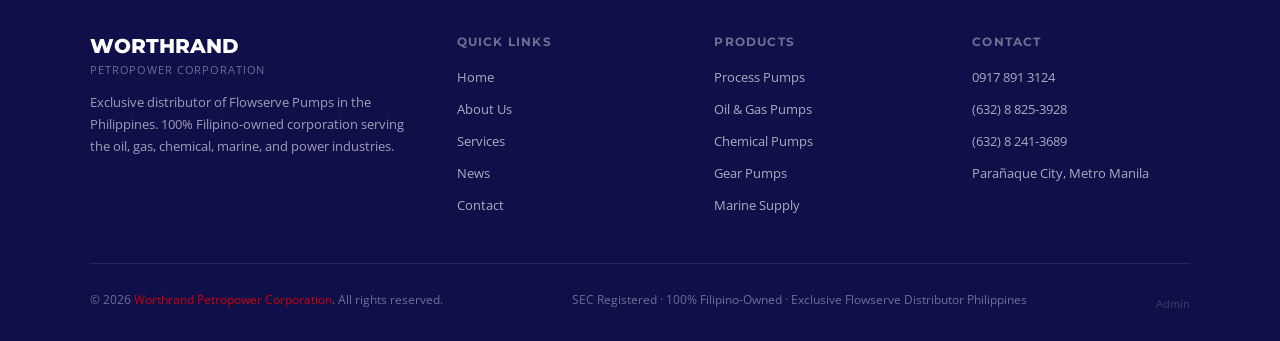
==== commit 42bc6e88: "Add files via upload" ====
--- a/index.html
+++ b/index.html
@@ -468,11 +468,12 @@
 .btn-primary, .btn-outline { will-change: transform; }
 
 /* ===== STATEMENT (word-by-word scroll reveal) ===== */
-.statement-section { background: var(--off-white); padding: 130px 40px; position: relative; }
-.statement-inner { max-width: 1000px; margin: 0 auto; }
+.statement-section { background: var(--off-white); padding: 100px 40px; position: relative; }
+.statement-inner { max-width: 860px; margin: 0 auto; }
 .statement-eyebrow { font-family: var(--ff-heading); font-size: 11px; font-weight: 700; letter-spacing: 0.16em; text-transform: uppercase; color: var(--red); margin-bottom: 22px; }
 .statement-wtc .statement-eyebrow { color: var(--wtc-blue); }
-.statement-text { font-family: var(--ff-heading); font-size: clamp(26px, 4.2vw, 54px); font-weight: 800; line-height: 1.18; letter-spacing: -0.5px; color: var(--navy-dark); }
+.statement-text { font-family: var(--ff-heading); font-size: clamp(20px, 2.5vw, 34px); font-weight: 800; line-height: 1.35; letter-spacing: -0.3px; color: var(--navy-dark); }
+.statement-text em { font-style: normal; }
 .statement-text .sw { opacity: 0.13; transition: opacity 0.35s ease, color 0.35s ease; }
 .statement-text .sw.on { opacity: 1; }
 .statement-text .sw.hl.on { color: var(--red); }
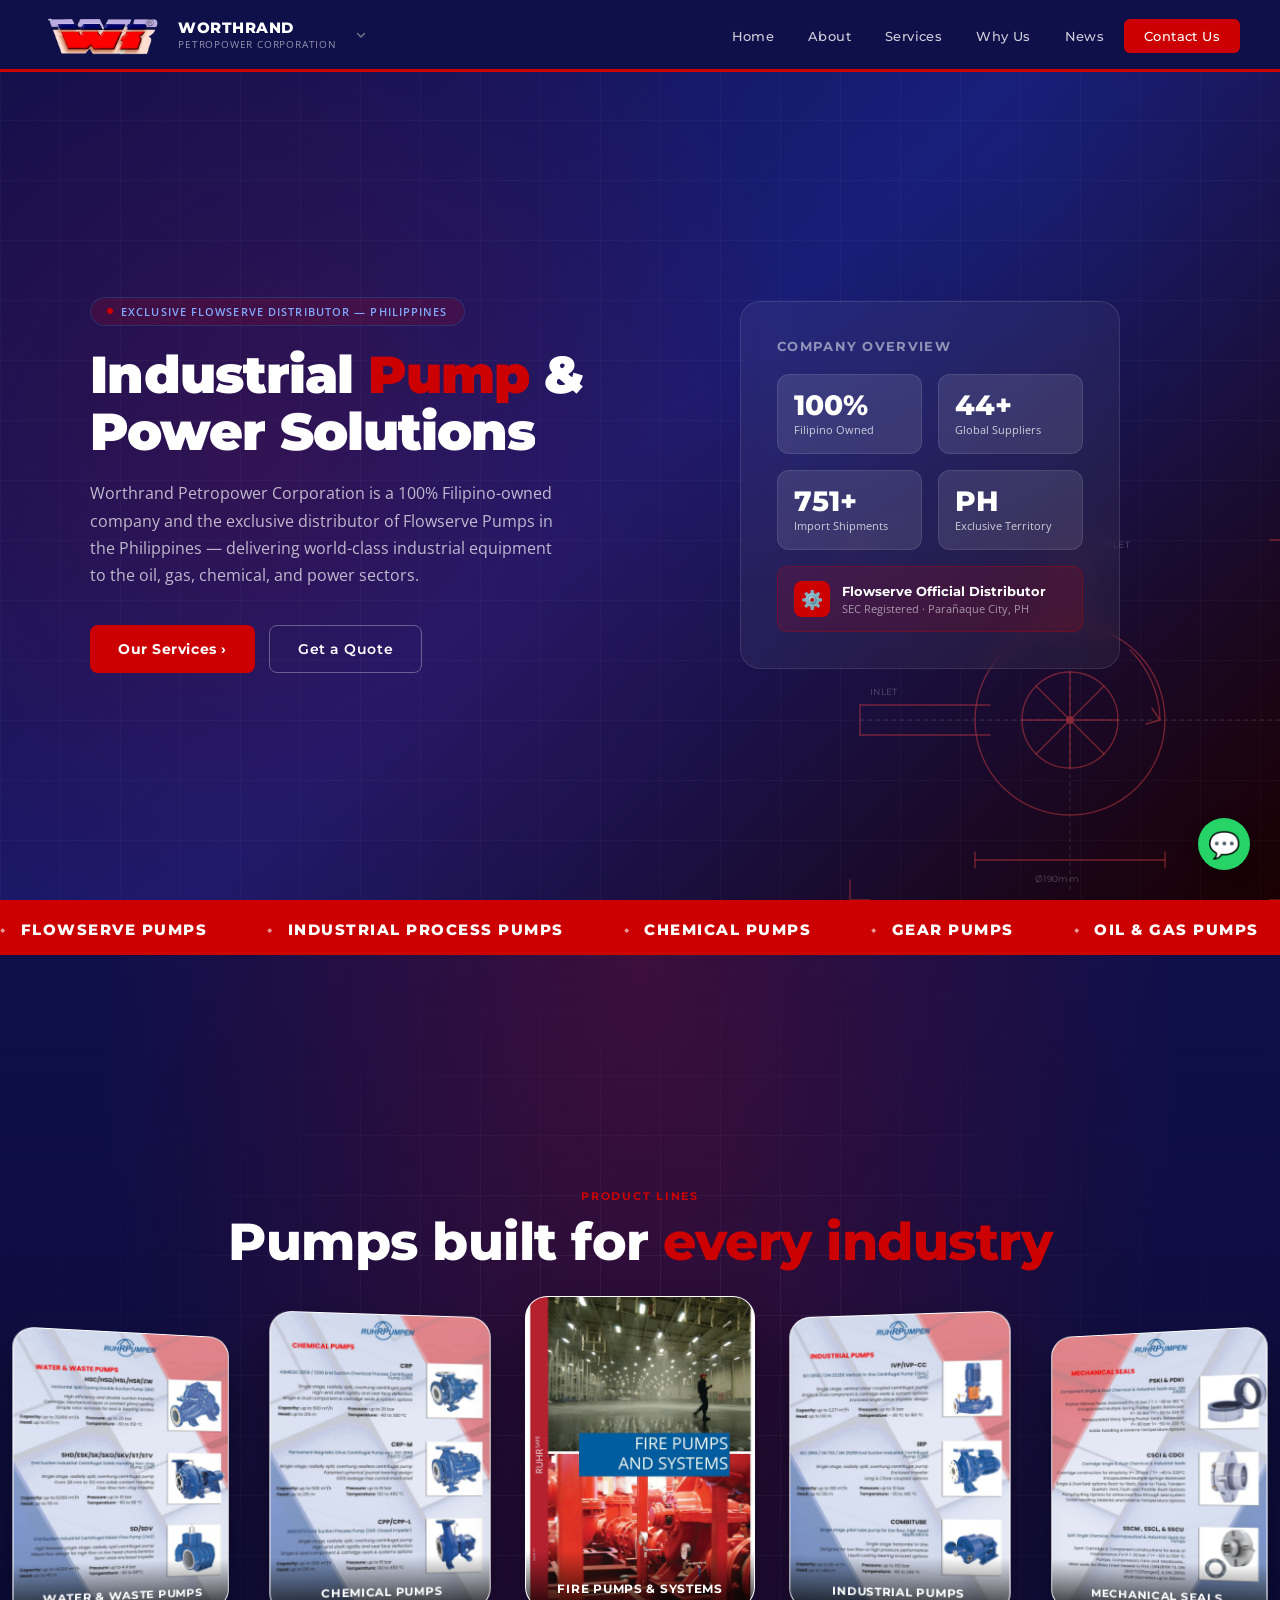
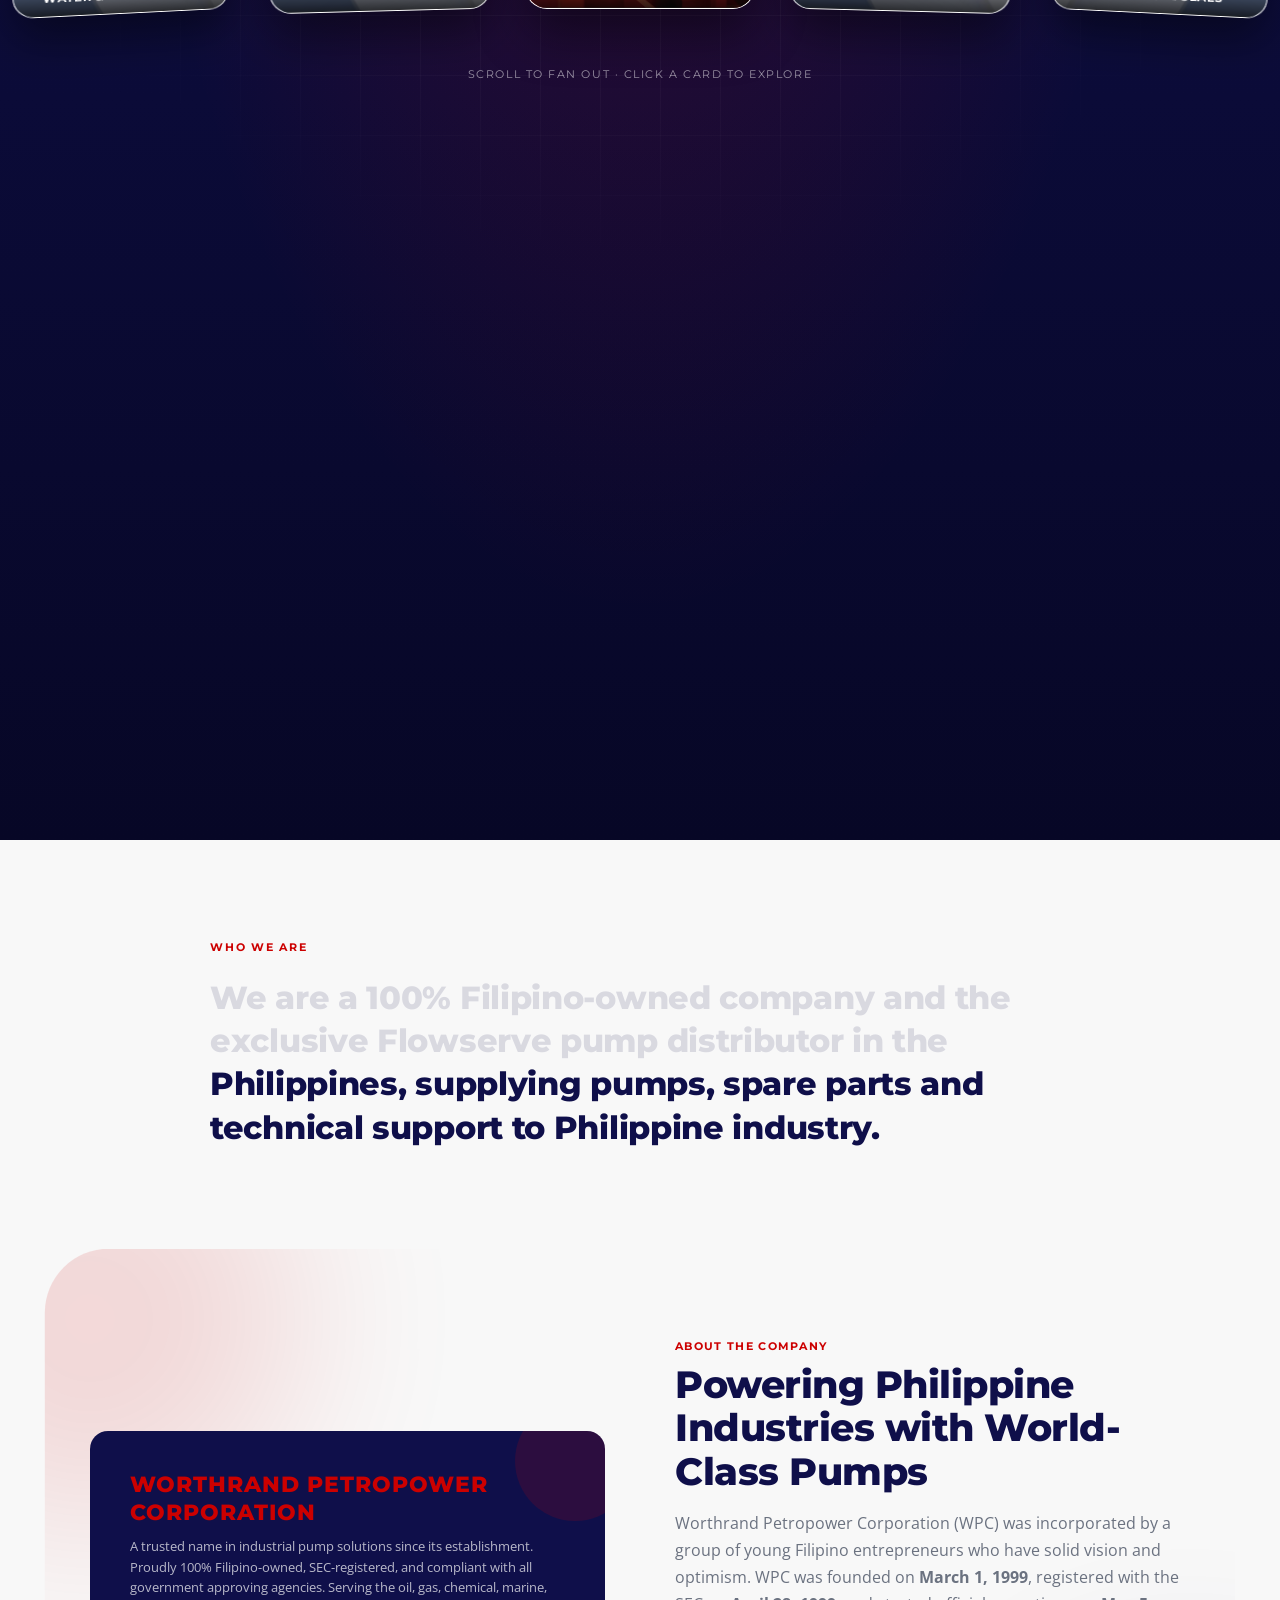
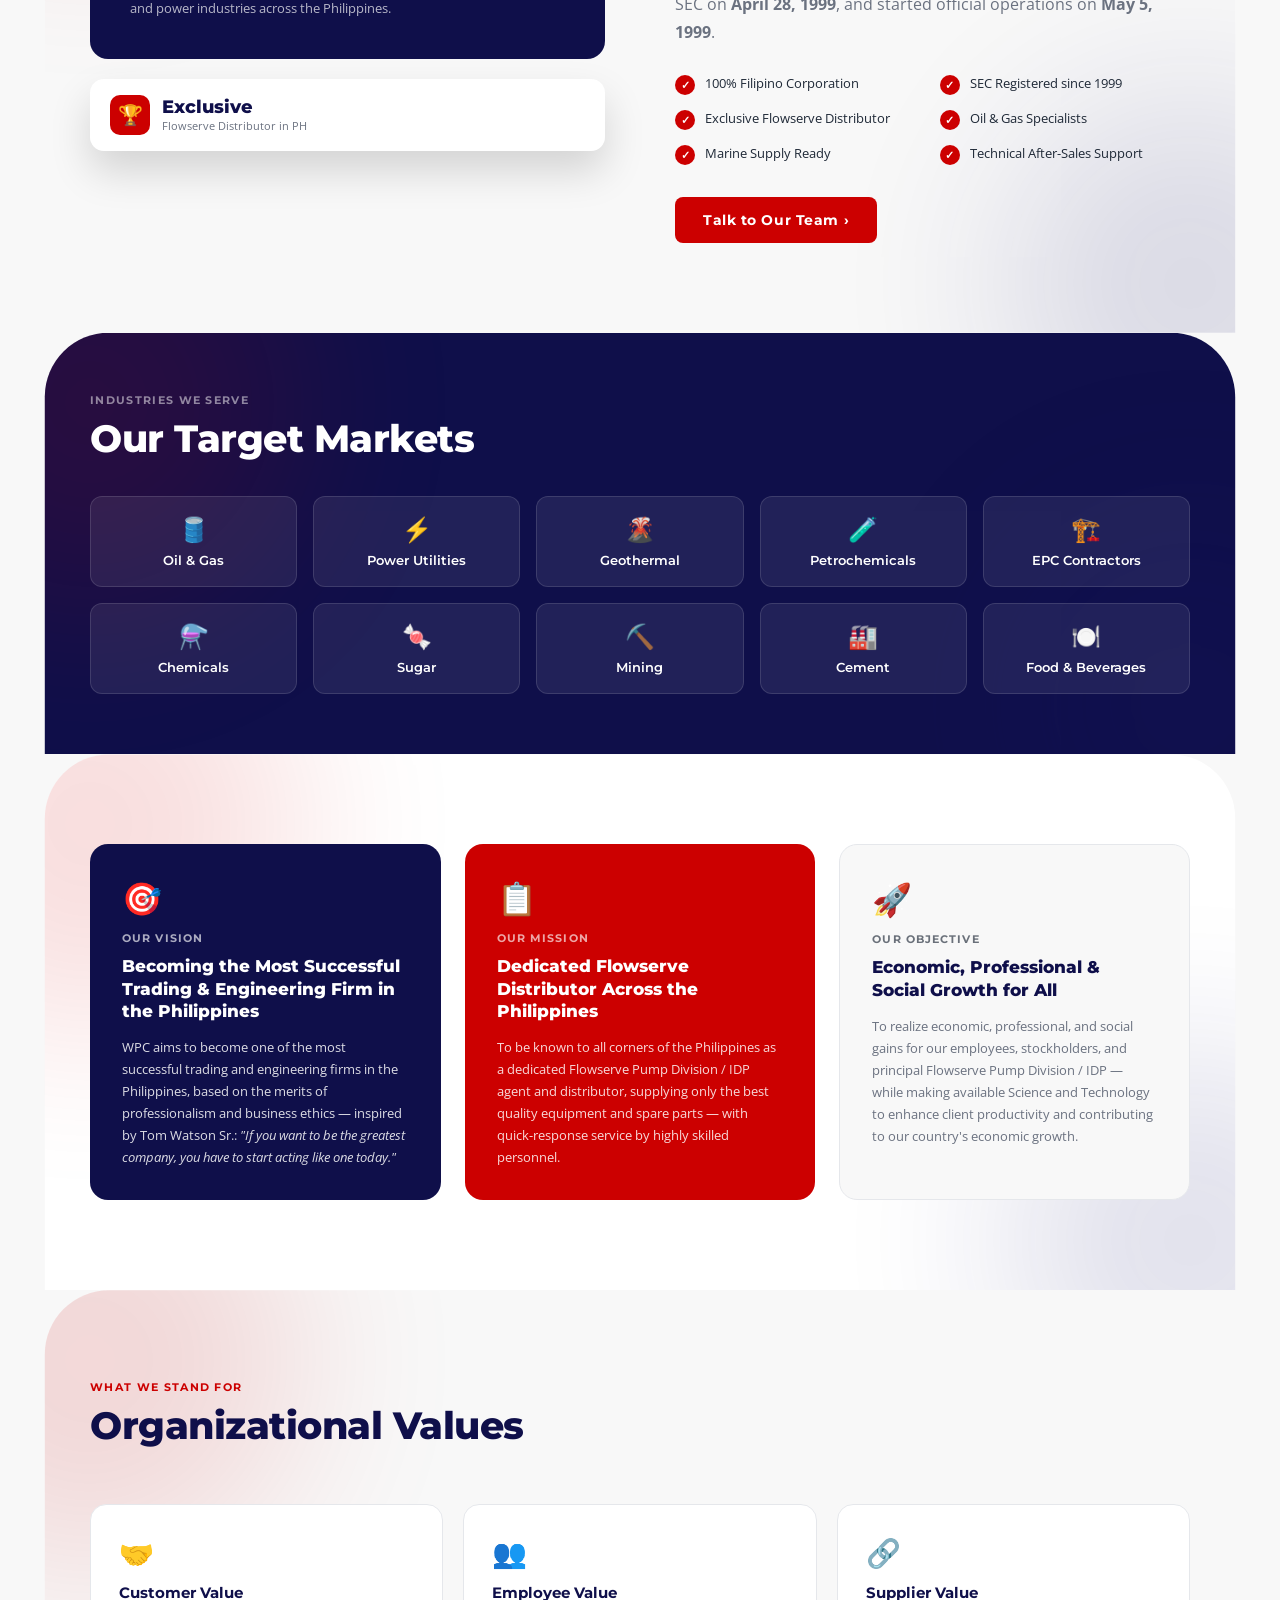
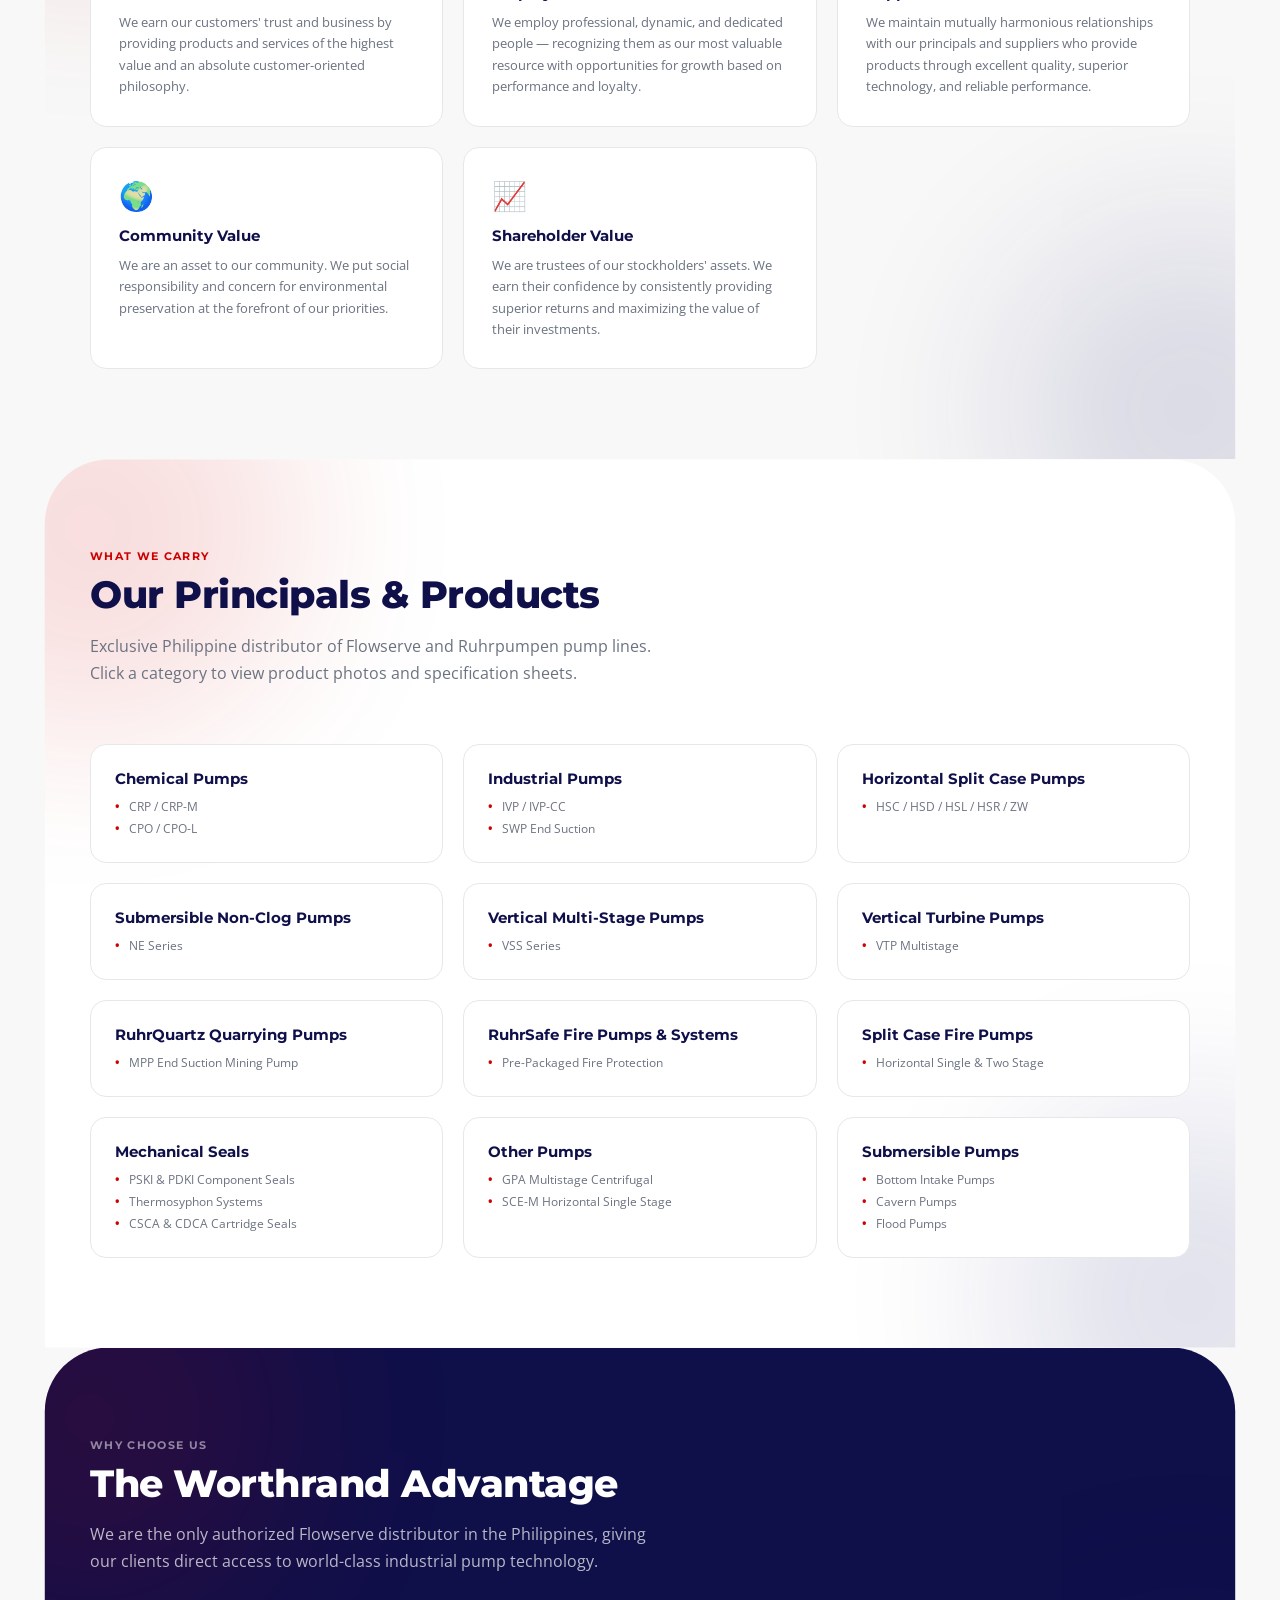
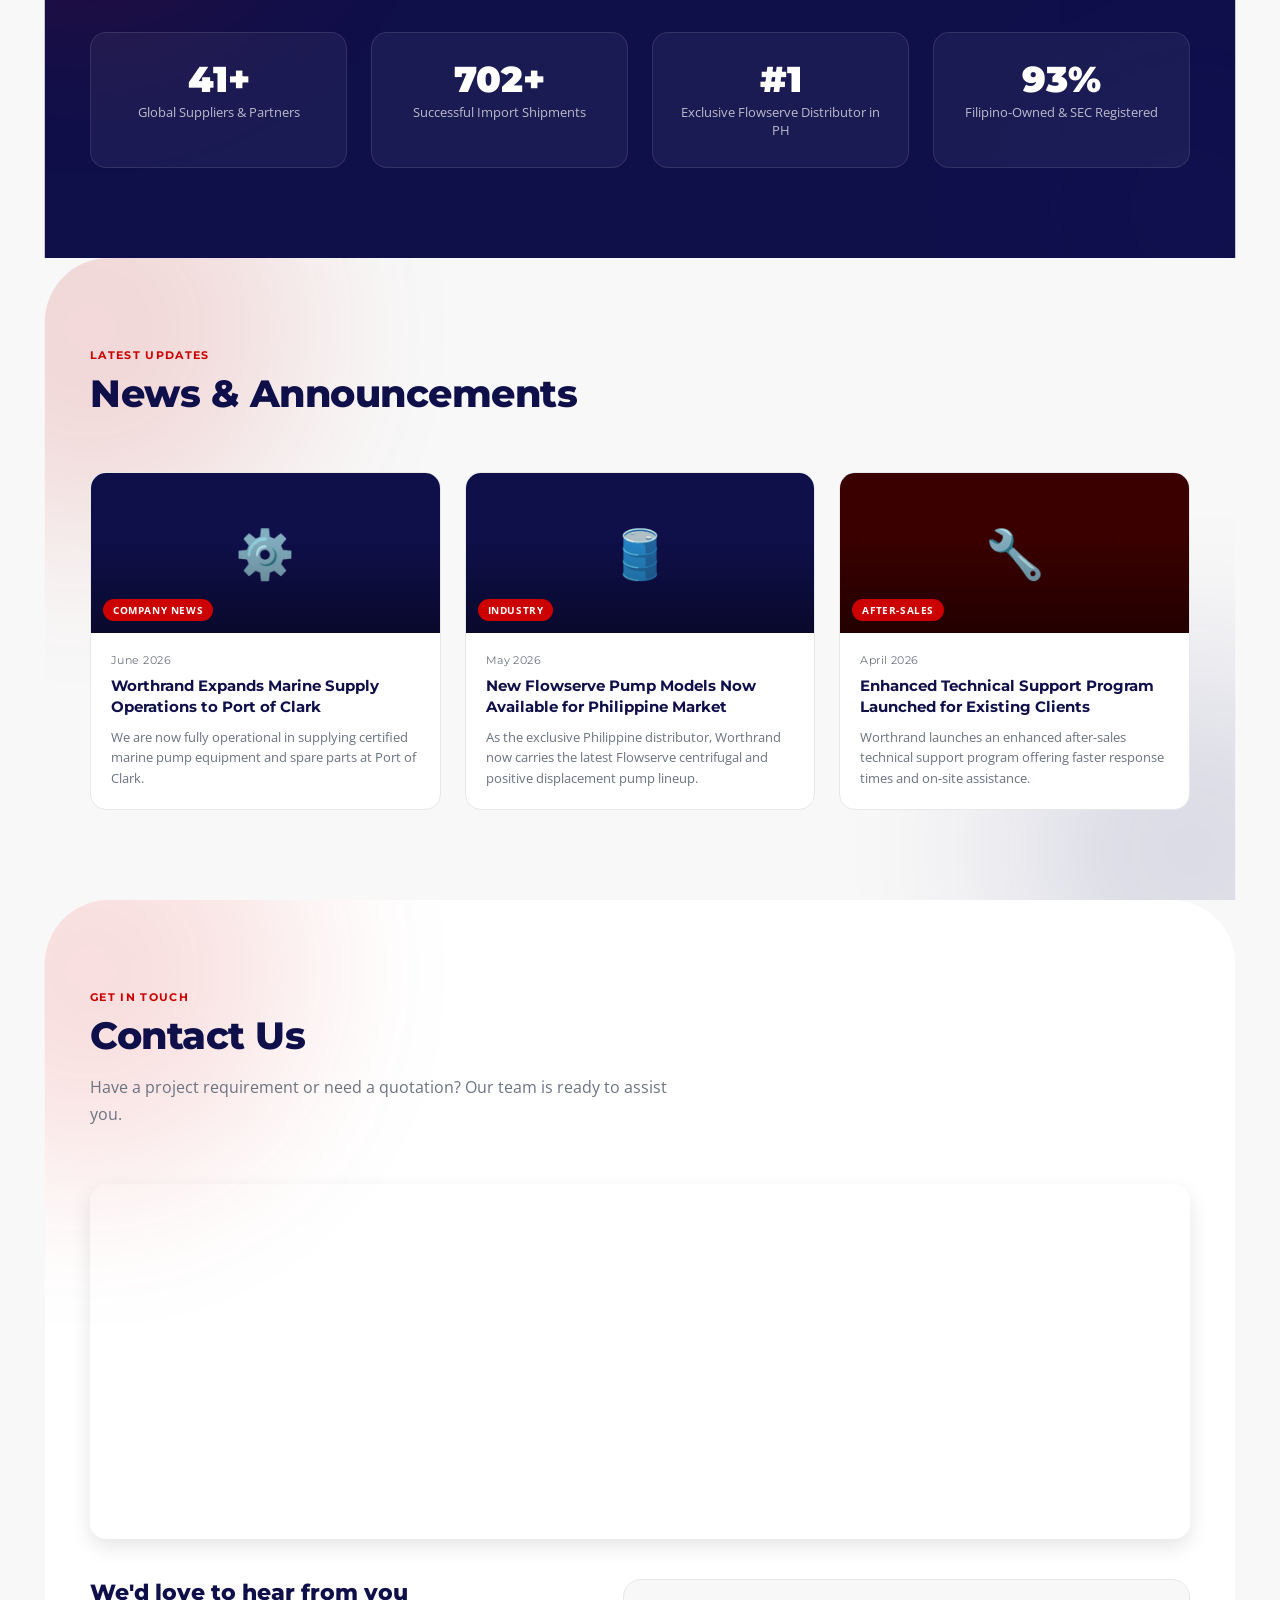
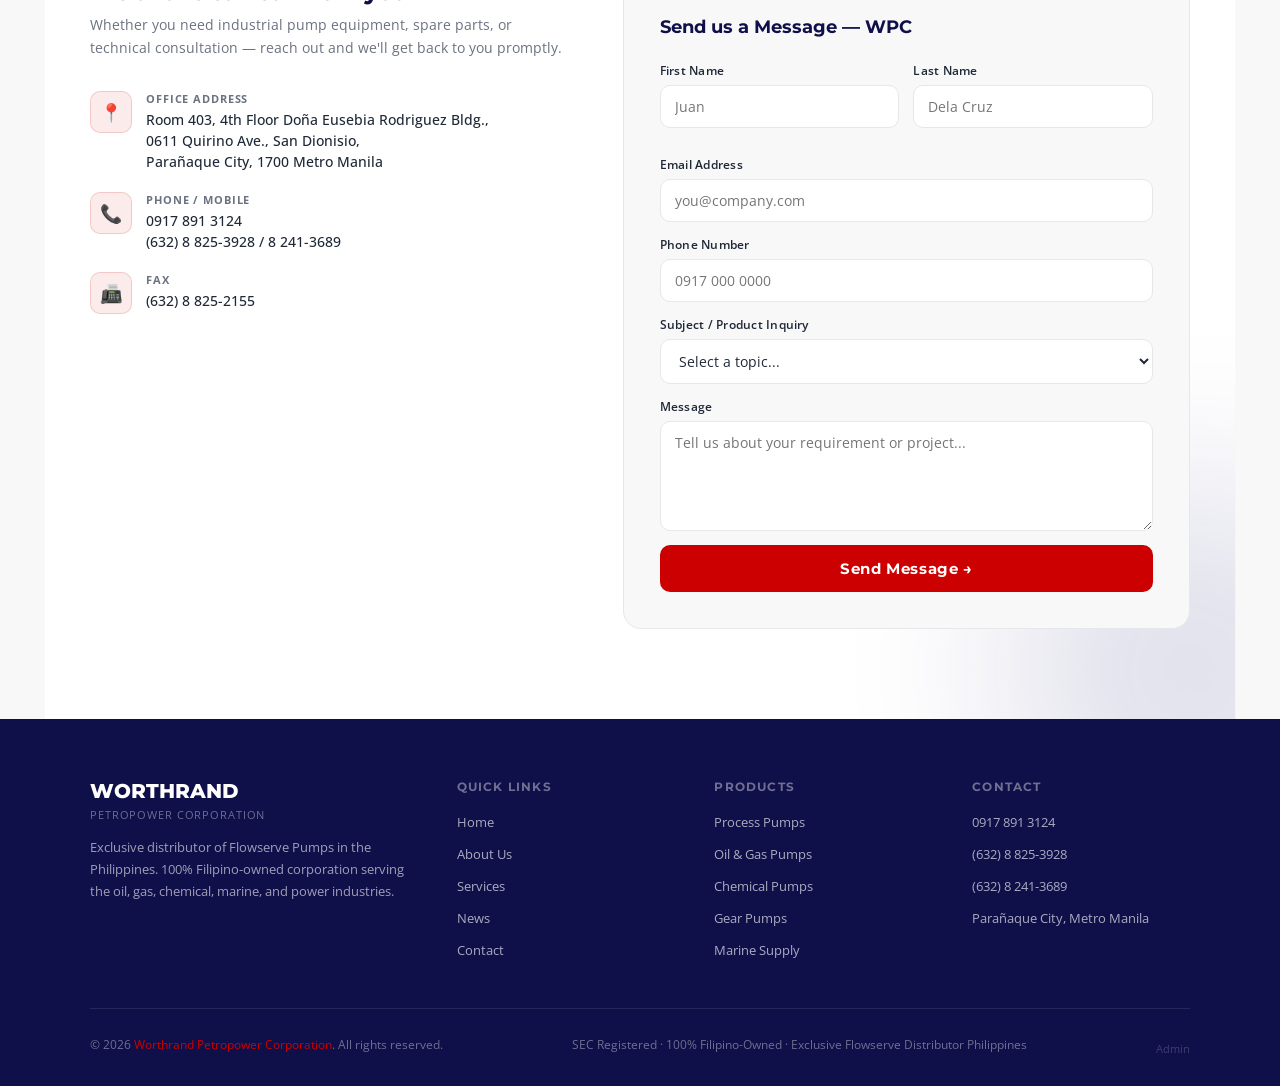
==== commit 04e13e2a: "Add files via upload" ====
--- a/index.html
+++ b/index.html
@@ -352,7 +352,7 @@
 /* ===== SCROLL-DRIVEN CARD FAN ===== */
 .fan-section {
   position: relative;
-  height: 260vh;
+  height: 165vh;
   background:
     radial-gradient(ellipse at 50% 0%, hsla(0,90%,45%,0.22), transparent 60%),
     linear-gradient(180deg, var(--navy-dark), #070726);
@@ -479,6 +479,14 @@
 .statement-text .sw.hl.on { color: var(--red); }
 .statement-wtc .statement-text .sw.hl.on { color: var(--wtc-blue); }
 @media (prefers-reduced-motion: reduce) { #preloader { display: none; } .statement-text .sw { opacity: 1; } }
+
+/* ===== CARD GLARE ===== */
+.principal-card, .why-card { position: relative; overflow: hidden; }
+.principal-card::after, .why-card::after { content: ""; position: absolute; inset: 0; border-radius: inherit; pointer-events: none; opacity: 0; transition: opacity 0.25s ease; }
+.principal-card::after { background: radial-gradient(circle 190px at var(--gx, 50%) var(--gy, 50%), hsla(0,90%,58%,0.17), transparent 70%); }
+.why-card::after { background: radial-gradient(circle 190px at var(--gx, 50%) var(--gy, 50%), hsla(0,0%,100%,0.16), transparent 70%); }
+body.wtc-active .principal-card::after { background: radial-gradient(circle 190px at var(--gx, 50%) var(--gy, 50%), hsla(206,85%,55%,0.2), transparent 70%); }
+.principal-card:hover::after, .why-card:hover::after { opacity: 1; }
 
 /* ===== SECTION COMMONS ===== */
 .section { padding: 90px 40px; width: 100%; position: relative; overflow: hidden; }
@@ -1902,7 +1910,7 @@
     else if (fan.offsetHeight > 0) {
       const rect = fan.getBoundingClientRect();
       const total = fan.offsetHeight - vh;
-      p = Math.max(0, Math.min(1, (-rect.top + vh * 0.25) / (total * 0.8)));
+      p = Math.max(0, Math.min(1, (-rect.top + vh * 0.5) / (total * 0.7 + vh * 0.2)));
     }
     const e = ease(p);
     const w = cards[0].offsetWidth || 200;
@@ -2056,6 +2064,20 @@
     });
   }
 })();
+
+// ===== CARD GLARE / TITLE DECODE / SCROLL PIPELINE =====
+(function () {
+  const reduce = window.matchMedia('(prefers-reduced-motion: reduce)').matches;
+
+  // Glare follows the cursor on cards
+  document.querySelectorAll('.principal-card, .why-card').forEach(card => {
+    card.addEventListener('mousemove', e => {
+      const r = card.getBoundingClientRect();
+      card.style.setProperty('--gx', (e.clientX - r.left) + 'px');
+      card.style.setProperty('--gy', (e.clientY - r.top) + 'px');
+    });
+  });
+})();
 </script>
 </body>
 </html>
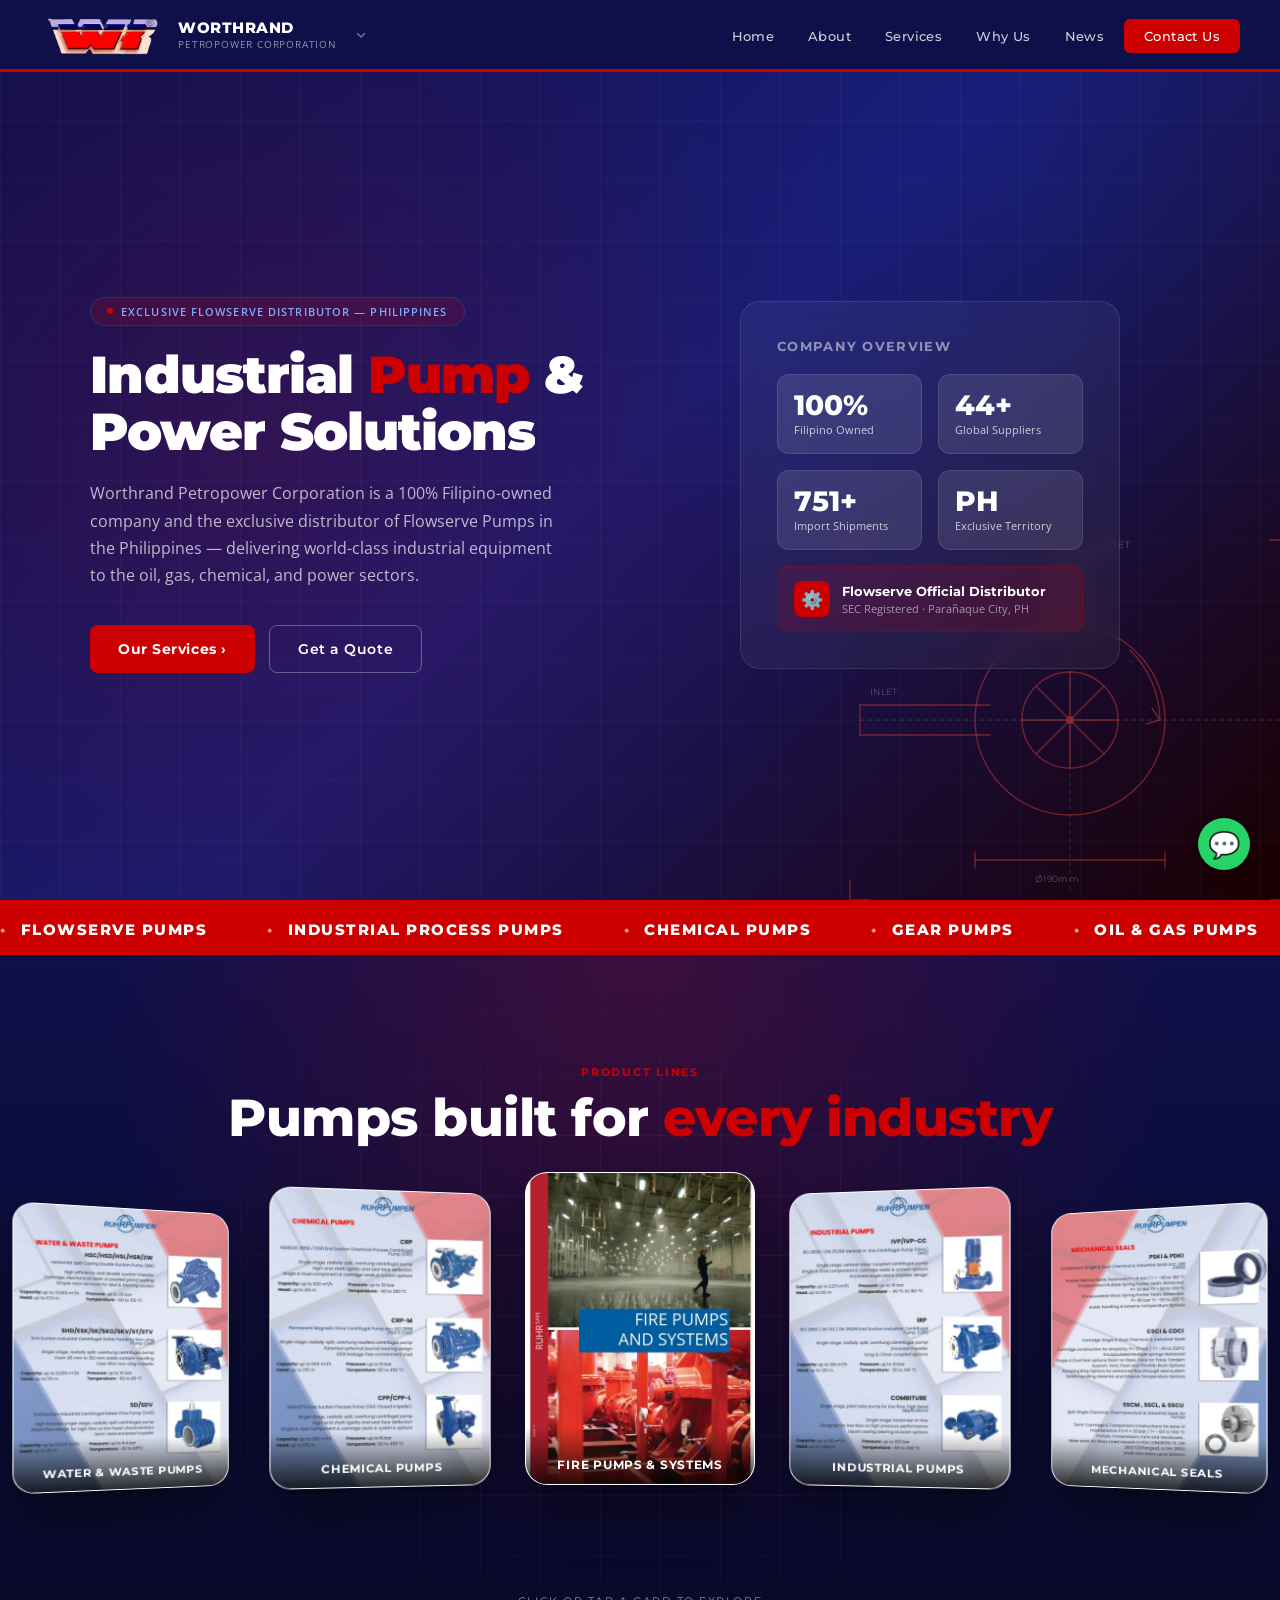
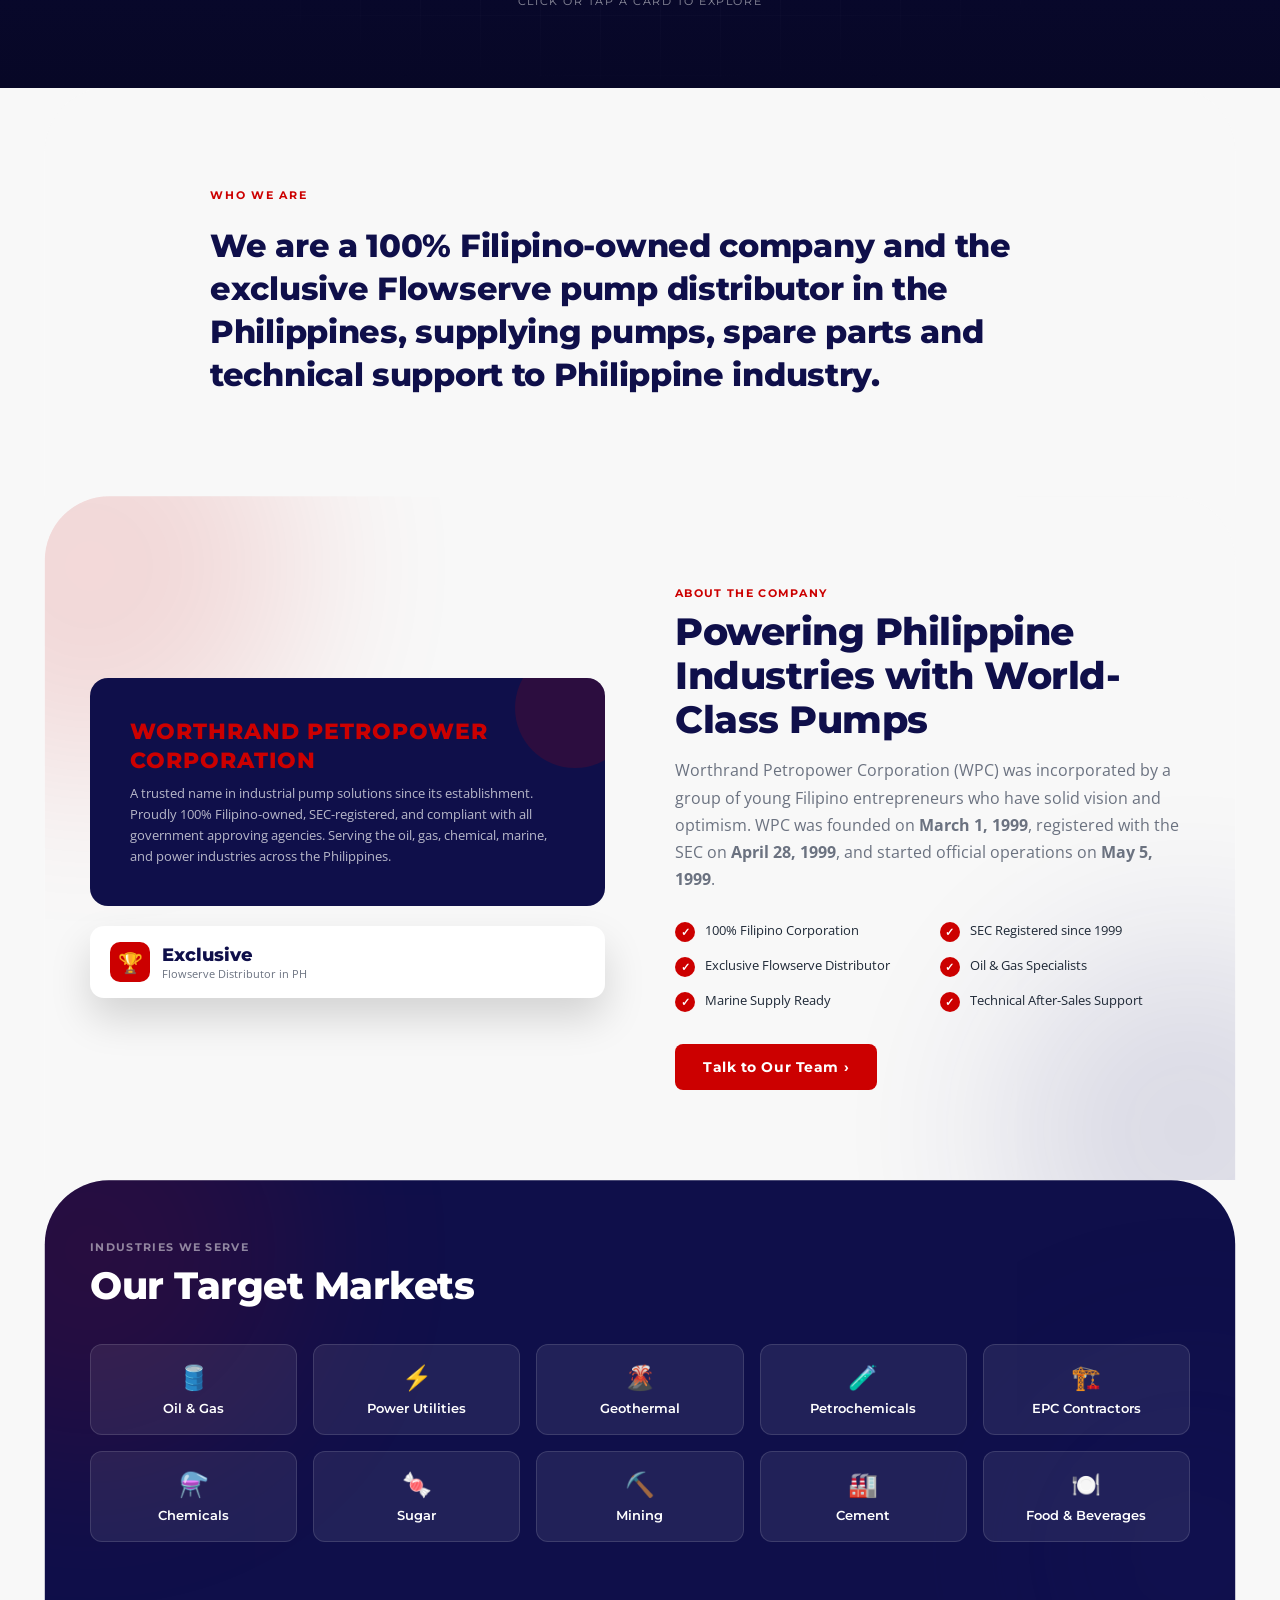
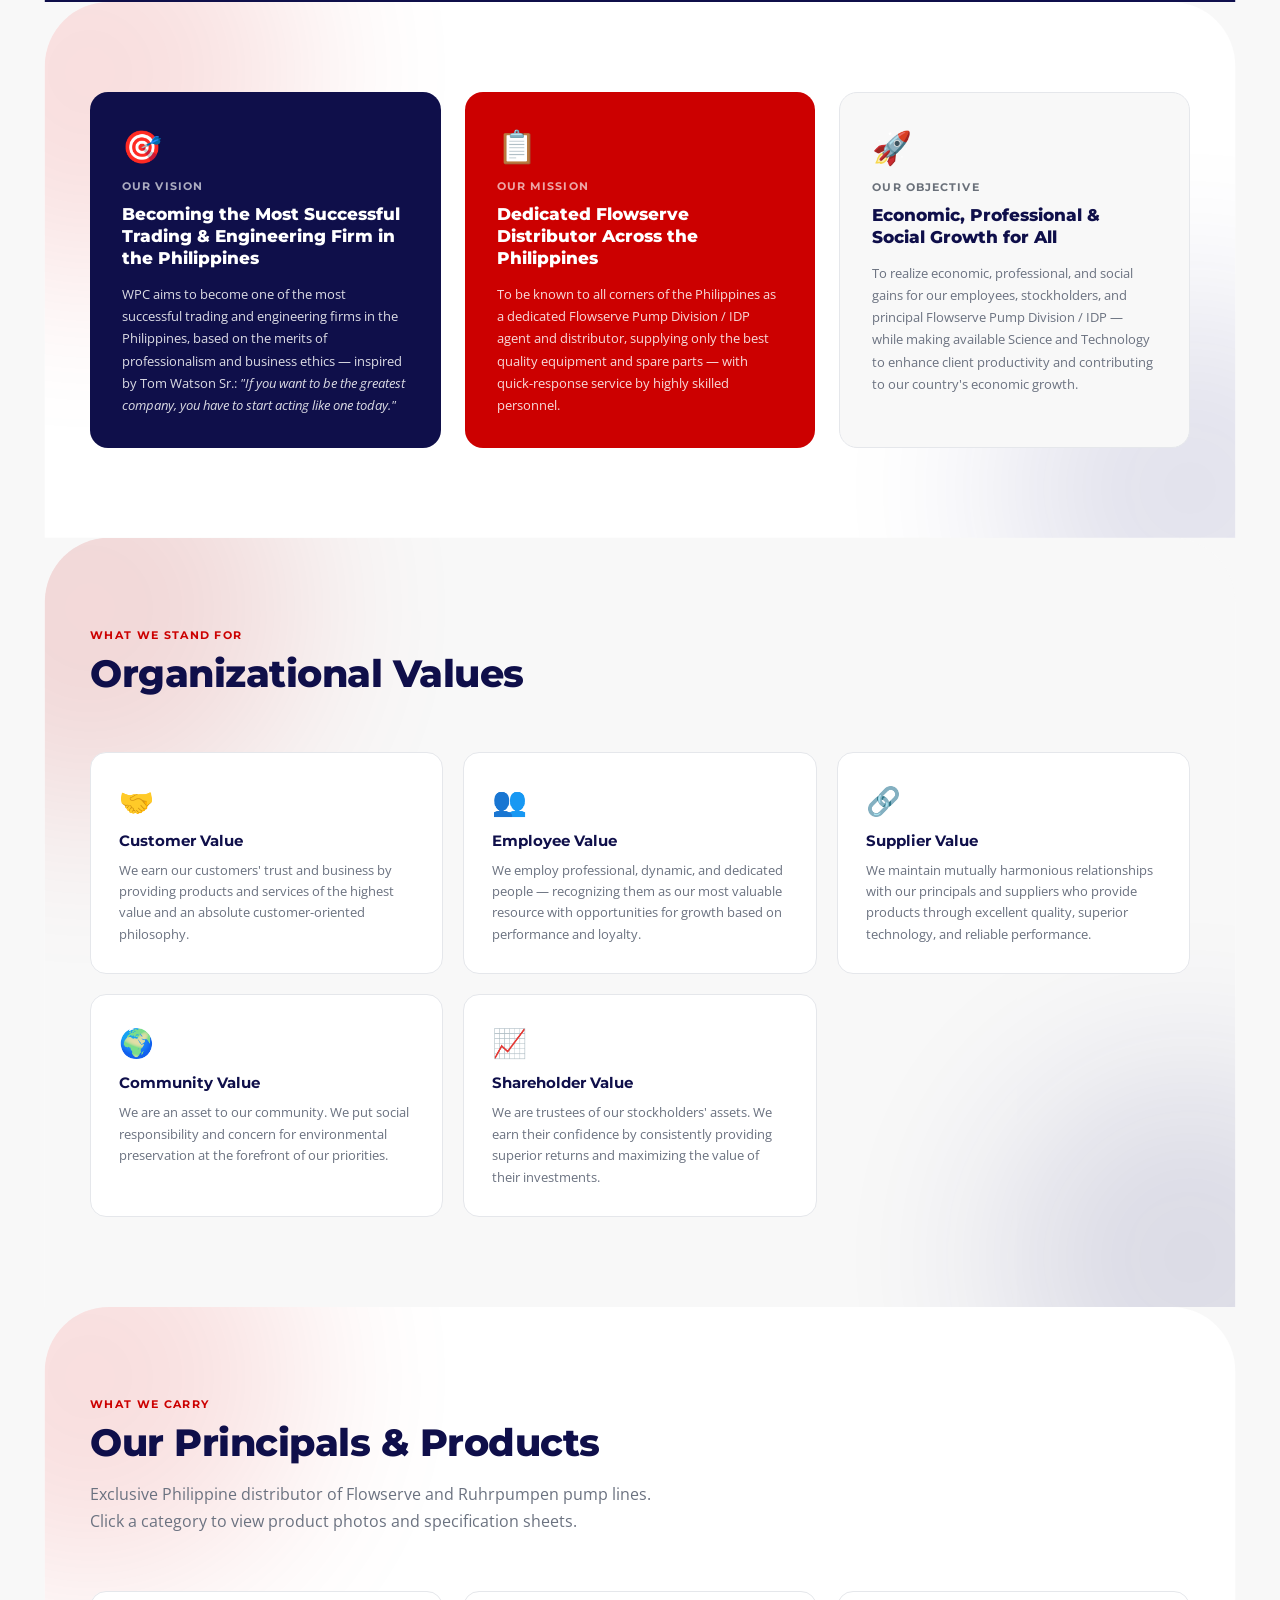
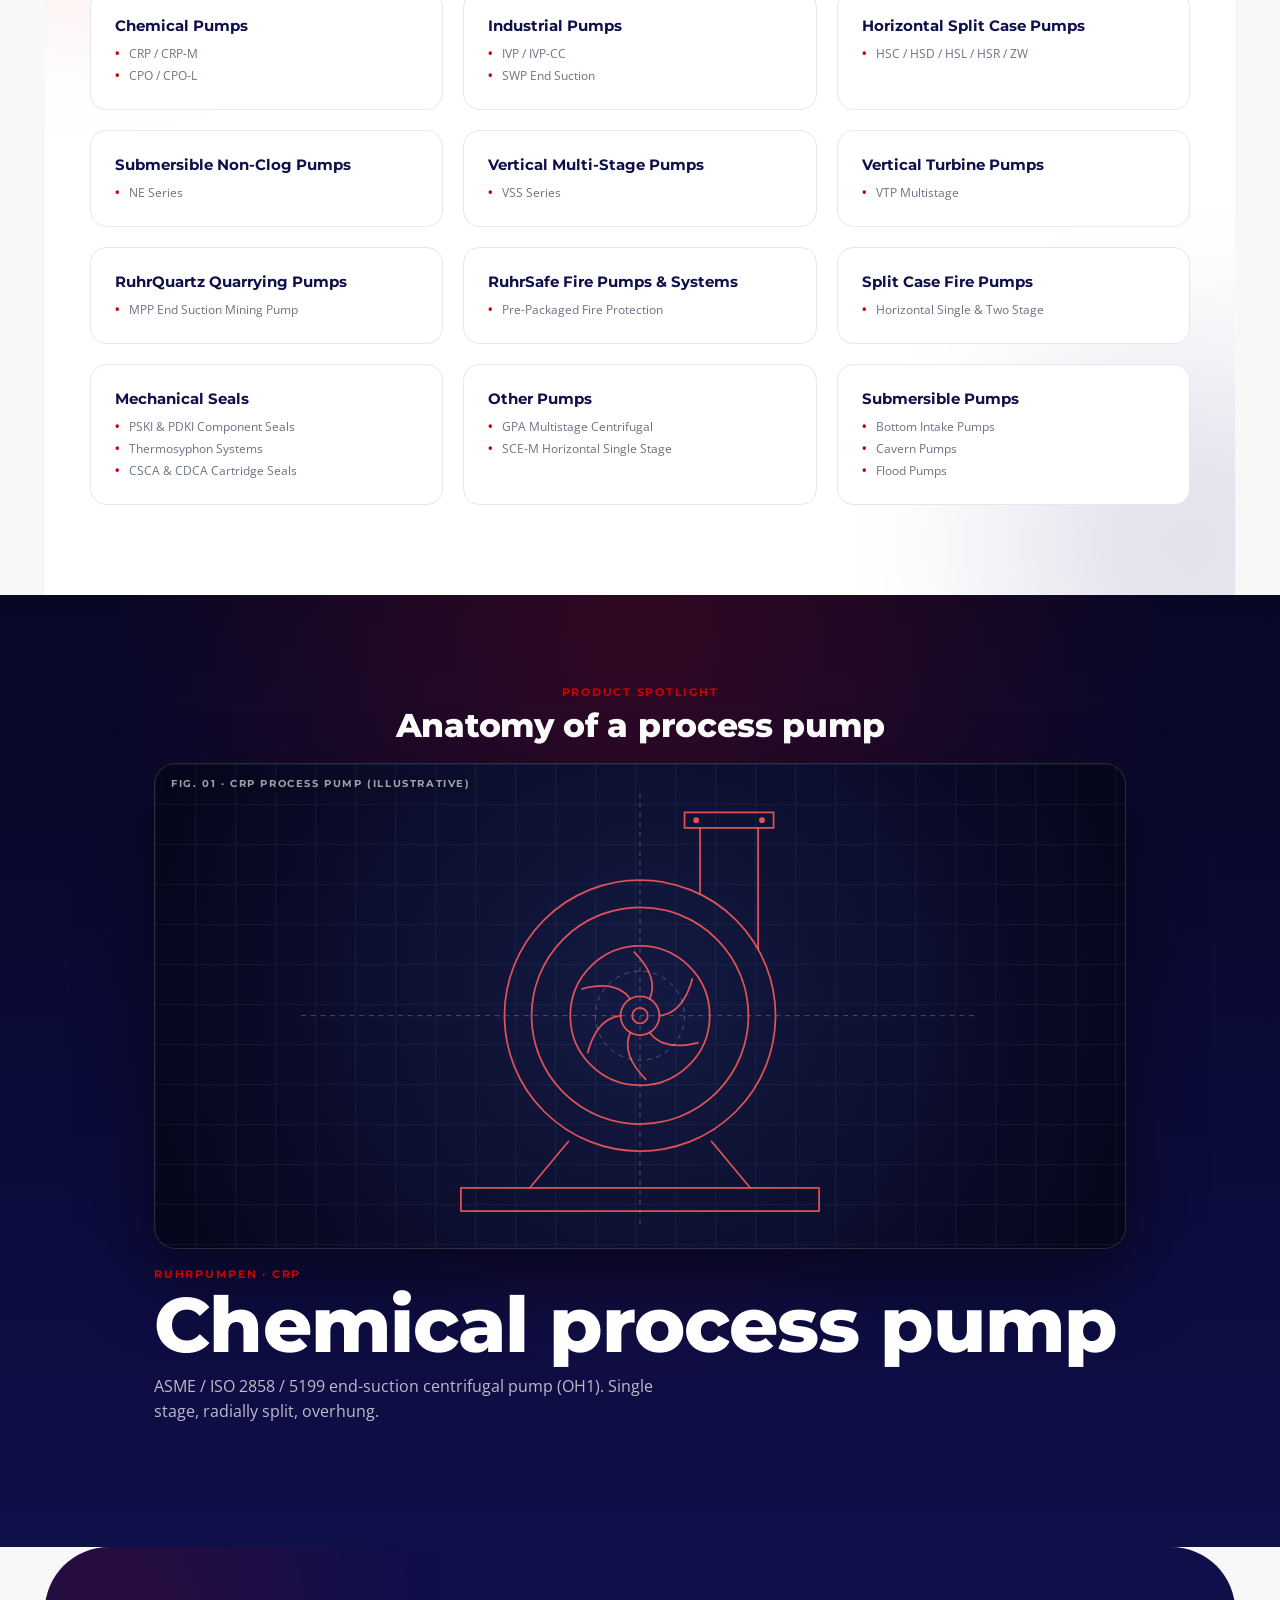
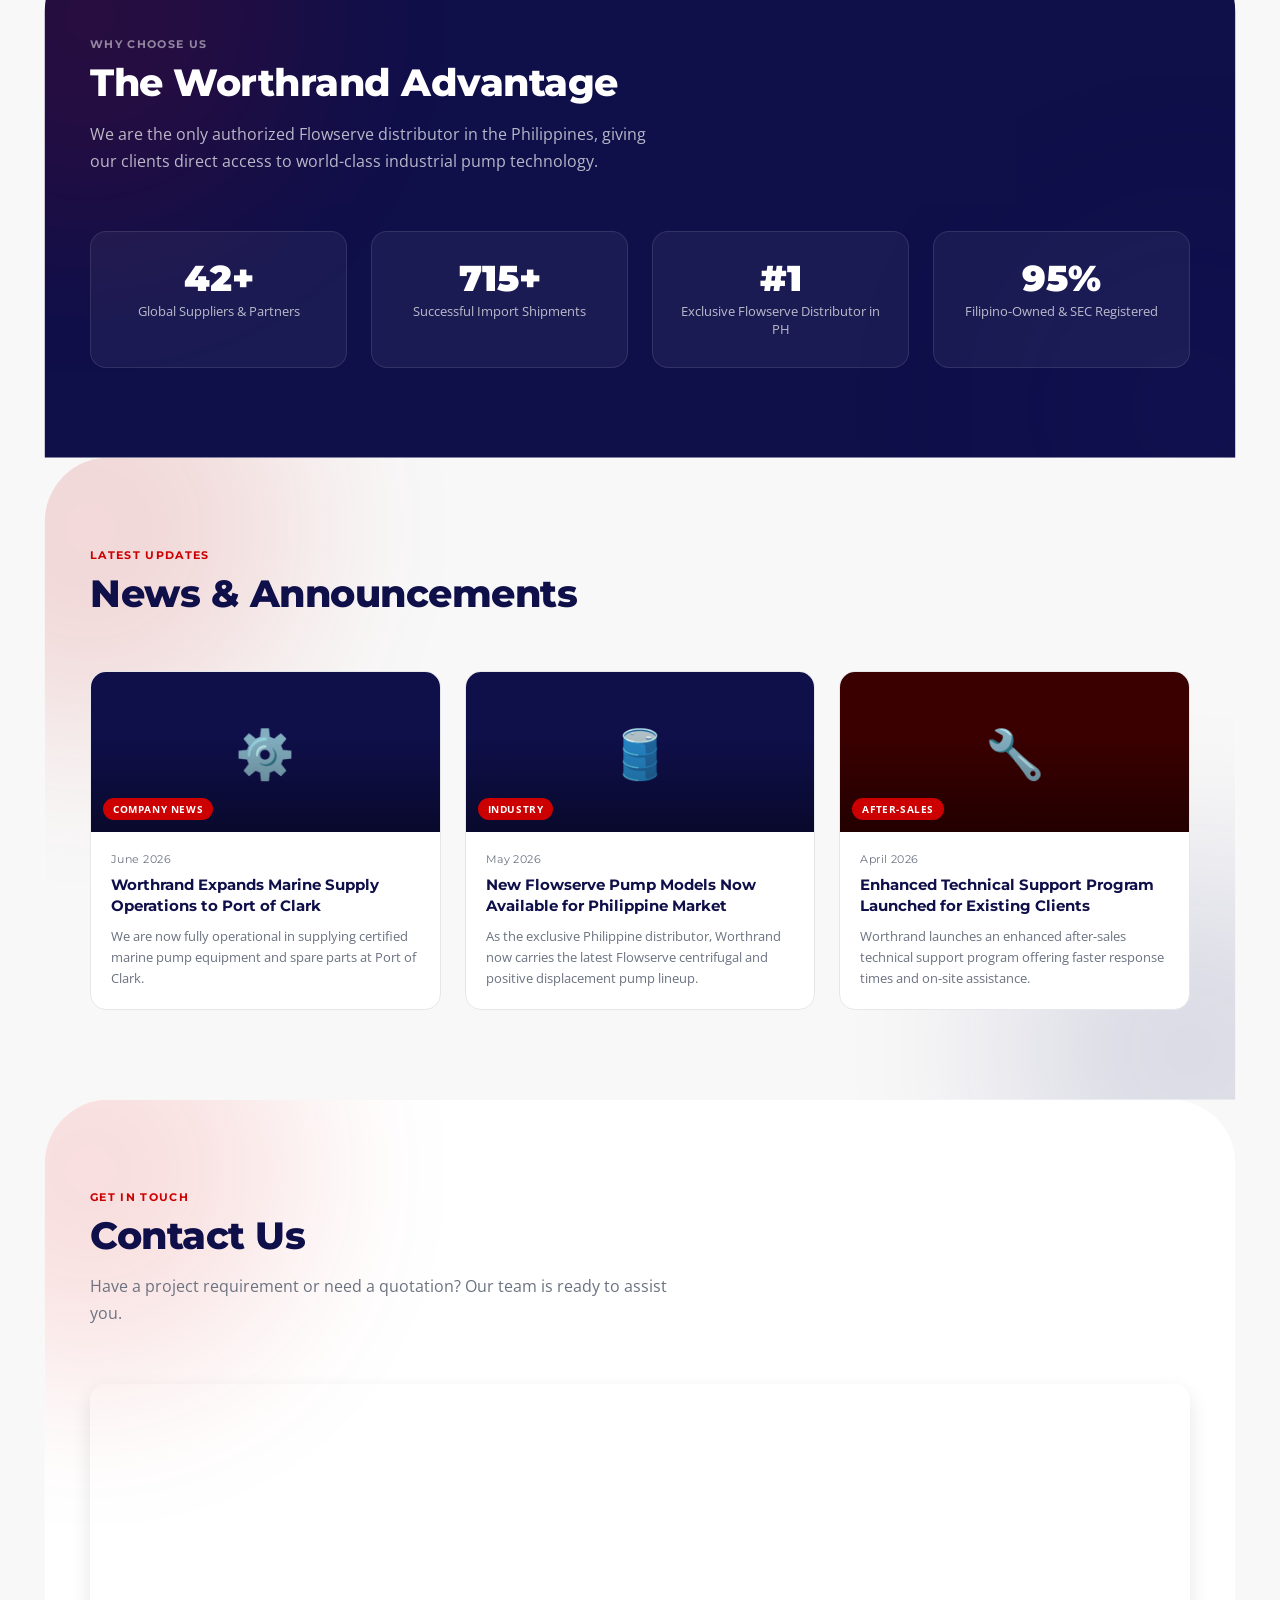
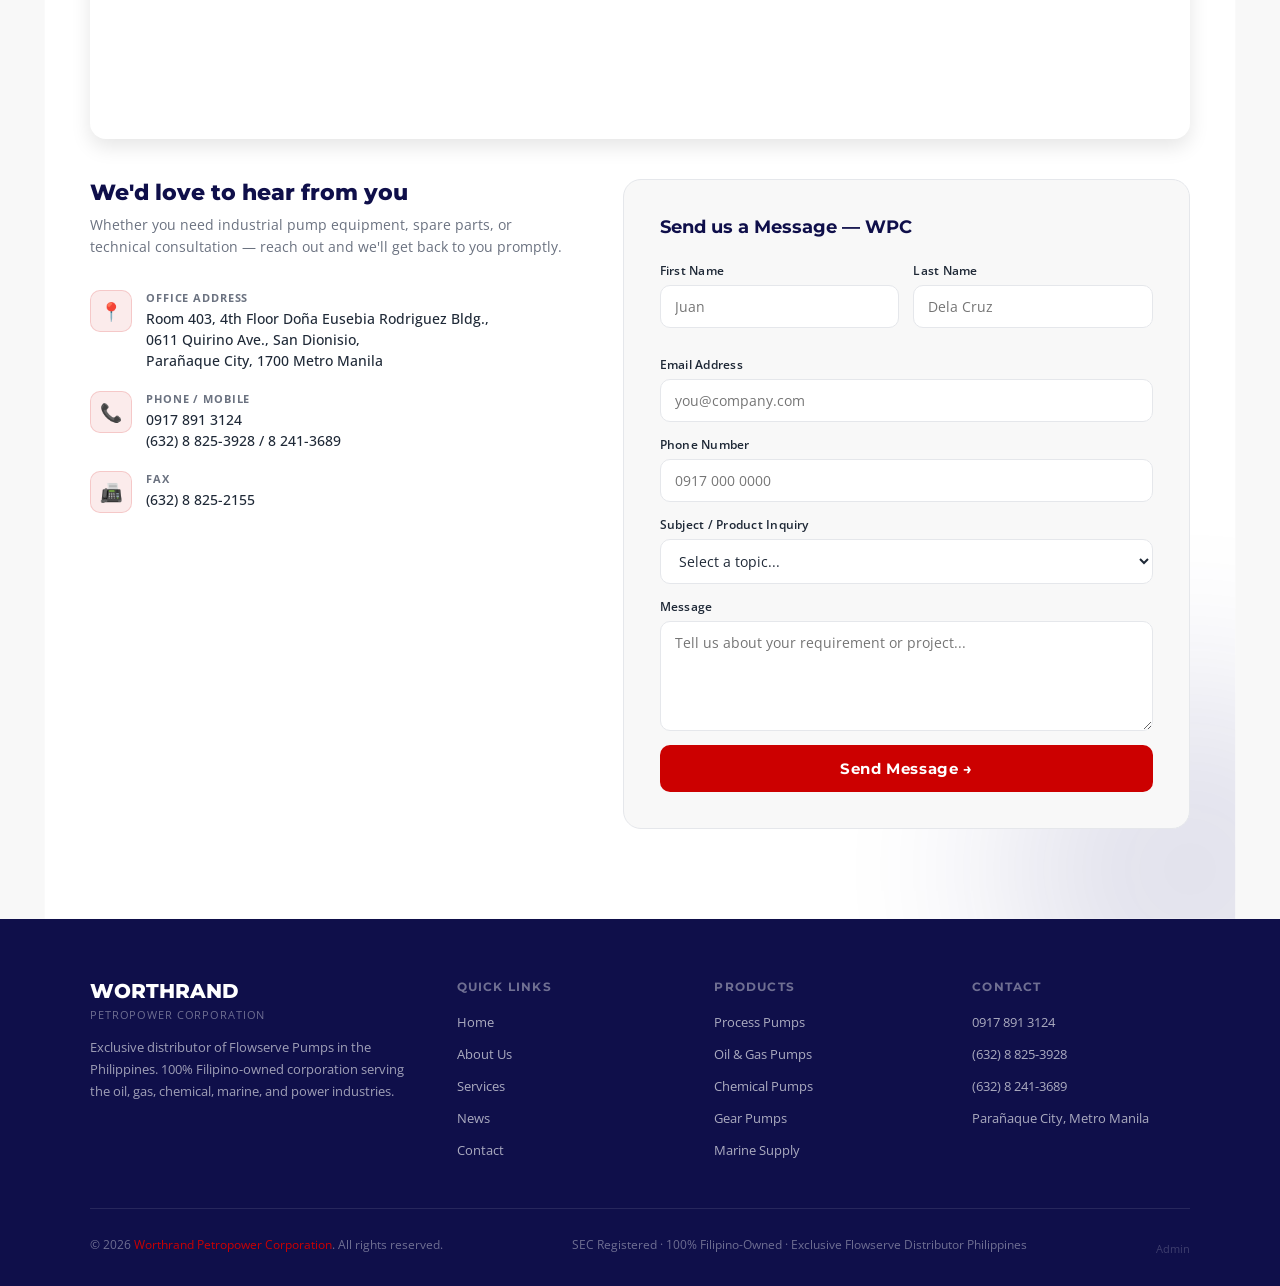
==== commit 0e4ffa39: "Add files via upload" ====
--- a/index.html
+++ b/index.html
@@ -352,7 +352,6 @@
 /* ===== SCROLL-DRIVEN CARD FAN ===== */
 .fan-section {
   position: relative;
-  height: 165vh;
   background:
     radial-gradient(ellipse at 50% 0%, hsla(0,90%,45%,0.22), transparent 60%),
     linear-gradient(180deg, var(--navy-dark), #070726);
@@ -363,15 +362,13 @@
     linear-gradient(180deg, var(--navy-dark), #070726);
 }
 .fan-sticky {
-  position: sticky;
-  top: 0;
-  height: 100vh;
+  position: relative;
   overflow: hidden;
   display: flex;
   flex-direction: column;
   align-items: center;
   justify-content: center;
-  padding: 90px 20px 30px;
+  padding: 110px 20px 80px;
 }
 .fan-bg-grid {
   position: absolute; inset: 0;
@@ -391,7 +388,7 @@
   --w: clamp(130px, 18vw, 250px);
   position: relative;
   width: 100%;
-  height: calc(var(--w) * 1.36 + 50px);
+  height: calc(var(--w) * 1.36 + 90px);
   perspective: 1400px;
   z-index: 1;
 }
@@ -421,10 +418,8 @@
   color: white; text-align: center;
   font-family: var(--ff-heading); font-size: 12px; font-weight: 700; letter-spacing: 0.06em; text-transform: uppercase;
 }
-.fan-hint { position: relative; z-index: 2; margin-top: 8px; font-family: var(--ff-heading); font-size: 11px; letter-spacing: 0.14em; text-transform: uppercase; color: hsla(0,0%,100%,0.55); }
+.fan-hint { position: relative; z-index: 2; margin-top: 18px; font-family: var(--ff-heading); font-size: 11px; letter-spacing: 0.14em; text-transform: uppercase; color: hsla(0,0%,100%,0.55); }
 @media (prefers-reduced-motion: reduce) {
-  .fan-section { height: auto; }
-  .fan-sticky { position: relative; height: auto; min-height: 100vh; }
   .ticker-inner { animation: none; }
 }
 
@@ -487,6 +482,47 @@
 .why-card::after { background: radial-gradient(circle 190px at var(--gx, 50%) var(--gy, 50%), hsla(0,0%,100%,0.16), transparent 70%); }
 body.wtc-active .principal-card::after { background: radial-gradient(circle 190px at var(--gx, 50%) var(--gy, 50%), hsla(206,85%,55%,0.2), transparent 70%); }
 .principal-card:hover::after, .why-card:hover::after { opacity: 1; }
+
+/* ===== STORY VIDEO PLAYER (timeline, play/pause) ===== */
+.story { --fh: min(54vh, 46vw); --fw: calc(var(--fh) * 2); position: relative; padding: 90px 20px 80px;
+  background: radial-gradient(ellipse at 50% 0%, hsla(0,90%,45%,0.2), transparent 60%), linear-gradient(180deg, #070726, var(--navy-dark)); }
+.story-wtc { background: radial-gradient(ellipse at 50% 0%, hsla(206,85%,45%,0.24), transparent 60%), linear-gradient(180deg, #070726, var(--navy-dark)); }
+.story-inner { display: flex; flex-direction: column; align-items: center; }
+.story-head { text-align: center; margin-bottom: 18px; }
+.story-eyebrow { font-family: var(--ff-heading); font-size: 11px; font-weight: 700; letter-spacing: 0.16em; text-transform: uppercase; color: var(--red); margin-bottom: 6px; }
+.story-wtc .story-eyebrow { color: #4aa3ea; }
+.story-title { font-family: var(--ff-heading); font-size: clamp(20px, 2.6vw, 34px); font-weight: 800; color: white; letter-spacing: -0.3px; }
+.story-frame { position: relative; height: var(--fh); width: var(--fw); max-width: 94vw; border-radius: 22px; overflow: hidden; border: 1px solid hsla(0,0%,100%,0.14); background: radial-gradient(circle at 50% 50%, hsl(232,55%,17%), #05051a); box-shadow: 0 30px 70px hsla(0,0%,0%,0.5); }
+.story-frame::before { content: ""; position: absolute; inset: 0; z-index: 0; background-image: linear-gradient(hsla(0,0%,100%,0.05) 1px, transparent 1px), linear-gradient(90deg, hsla(0,0%,100%,0.05) 1px, transparent 1px); background-size: 40px 40px; }
+.story-cam { position: absolute; inset: 0; z-index: 1; transform-origin: 0 0; will-change: transform; }
+.story-cam > svg, .story-cam > img { position: absolute; inset: 0; width: 100%; height: 100%; display: block; }
+.story-cam > img { object-fit: cover; }
+.story-cam > img + img { opacity: 0; }
+.story-hud { position: absolute; left: 16px; top: 13px; z-index: 3; font-family: var(--ff-heading); font-size: 10px; font-weight: 700; letter-spacing: 0.16em; text-transform: uppercase; color: hsla(0,0%,100%,0.62); text-shadow: 0 1px 6px hsla(0,0%,0%,0.6); }
+.story-caps { position: relative; width: var(--fw); max-width: 94vw; height: clamp(150px, 24vh, 200px); margin-top: 18px; }
+.story-cap { position: absolute; left: 0; top: 0; right: 0; opacity: 0; will-change: opacity, transform; pointer-events: none; }
+.cap-kicker { font-family: var(--ff-heading); font-size: 11px; font-weight: 700; letter-spacing: 0.16em; text-transform: uppercase; color: var(--red); margin-bottom: 6px; }
+.story-wtc .cap-kicker { color: #4aa3ea; }
+.cap-big { font-family: var(--ff-heading); font-size: clamp(30px, min(6vw, 9vh), 80px); font-weight: 800; line-height: 1; letter-spacing: -1px; color: white; }
+.cap-small { max-width: 520px; margin-top: 10px; font-size: clamp(13px, 1.25vw, 16px); line-height: 1.55; color: hsla(0,0%,100%,0.72); }
+.story-svg { overflow: visible; }
+.st-dash { stroke: hsla(0,0%,100%,0.28); stroke-width: 1; stroke-dasharray: 5 5; fill: none; }
+.sl { fill: none; stroke: hsla(0,90%,66%,0.9); stroke-width: 1.8; stroke-linecap: round; stroke-linejoin: round; stroke-dasharray: 1; stroke-dashoffset: 1; }
+.story.in .sl { animation: bpDraw 1.7s cubic-bezier(0.65,0,0.35,1) forwards; animation-delay: var(--d, 0s); }
+.story.paused .sl { animation-play-state: paused; }
+.sl-g .sl { animation-delay: .8s !important; }
+.st-bolt { fill: hsla(0,90%,66%,0.9); }
+.hl { opacity: 0; transition: opacity 0.5s ease; }
+.hl circle, .hl rect, .hl ellipse, .hl path { fill: none; stroke: #ff4d4d; stroke-width: 1.6; filter: drop-shadow(0 0 6px hsla(0,90%,60%,0.85)); }
+.hl text { fill: white; stroke: none; font-family: var(--ff-heading); font-size: 11px; font-weight: 700; letter-spacing: 1.5px; filter: none; }
+.hl-4 ellipse { stroke-dasharray: 3 7; stroke-width: 1.2; }
+.story[data-active="1"] .hl-1, .story[data-active="2"] .hl-2, .story[data-active="3"] .hl-3, .story[data-active="4"] .hl-4 { opacity: 1; }
+@media (max-width: 700px) {
+  .story { --fh: min(46vh, 72vw); --fw: 94vw; padding: 70px 14px 60px; }
+  .story-caps { height: 180px; }
+  .story-hud { font-size: 9px; }
+}
+@media (prefers-reduced-motion: reduce) { .sl { stroke-dashoffset: 0; animation: none !important; } }
 
 /* ===== SECTION COMMONS ===== */
 .section { padding: 90px 40px; width: 100%; position: relative; overflow: hidden; }
@@ -911,7 +947,7 @@
         <span class="fan-label">Mechanical Seals</span>
       </div>
     </div>
-    <div class="fan-hint">Scroll to fan out &middot; Click a card to explore</div>
+    <div class="fan-hint">Click or tap a card to explore</div>
   </div>
 </div>
 
@@ -1078,6 +1114,55 @@
     </div>
   </div>
 </section>
+<!-- STORY WPC -->
+<div class="story" data-steps='[[0.5, 0.5, 1.0, 0], [0.5, 0.52, 1.9, 0], [0.66, 0.2, 1.9, 0], [0.62, 0.64, 1.8, 0], [0.5, 0.5, 1.0, 0]]' data-dwell="3.4" data-trans="1.1">
+  <div class="story-inner">
+    <div class="story-head">
+      <div class="story-eyebrow">Product Spotlight</div>
+      <h2 class="story-title">Anatomy of a process pump</h2>
+    </div>
+    <div class="story-frame">
+      <div class="story-hud">Fig. 01 &middot; CRP process pump (illustrative)</div>
+      <div class="story-cam">
+<svg class="story-svg" viewBox="0 0 800 500" xmlns="http://www.w3.org/2000/svg" preserveAspectRatio="xMidYMid meet">
+  <line class="st-dash" x1="50" y1="260" x2="750" y2="260"/>
+  <line class="st-dash" x1="400" y1="30" x2="400" y2="480"/>
+  <path class="sl" style="--d:.0s" pathLength="1" d="M215 438 H585 V462 H215 Z"/>
+  <path class="sl" style="--d:.1s" pathLength="1" d="M326 390 L286 438 M474 390 L514 438"/>
+  <path class="sl" style="--d:.2s" pathLength="1" d="M462 134 V66 M522 191 V66"/>
+  <path class="sl" style="--d:.3s" pathLength="1" d="M446 50 H538 V66 H446 Z"/>
+  <circle class="st-bolt" cx="458" cy="58" r="3"/><circle class="st-bolt" cx="526" cy="58" r="3"/>
+  <circle class="sl" style="--d:.2s" pathLength="1" cx="400" cy="260" r="140"/>
+  <circle class="sl" style="--d:.4s" pathLength="1" cx="400" cy="260" r="112"/>
+  <circle class="sl" style="--d:.6s" pathLength="1" cx="400" cy="260" r="72"/>
+  <g class="sl-g" style="--d:.8s">
+    <path class="sl" pathLength="1" d="M420 260 C438 258 448 244 454 222"/>
+    <path class="sl" pathLength="1" d="M420 260 C438 258 448 244 454 222" transform="rotate(60 400 260)"/>
+    <path class="sl" pathLength="1" d="M420 260 C438 258 448 244 454 222" transform="rotate(120 400 260)"/>
+    <path class="sl" pathLength="1" d="M420 260 C438 258 448 244 454 222" transform="rotate(180 400 260)"/>
+    <path class="sl" pathLength="1" d="M420 260 C438 258 448 244 454 222" transform="rotate(240 400 260)"/>
+    <path class="sl" pathLength="1" d="M420 260 C438 258 448 244 454 222" transform="rotate(300 400 260)"/>
+  </g>
+  <circle class="sl" style="--d:1s" pathLength="1" cx="400" cy="260" r="20"/>
+  <circle class="sl" style="--d:1.1s" pathLength="1" cx="400" cy="260" r="8"/>
+  <circle class="st-dash" cx="400" cy="260" r="46" fill="none"/>
+  <g class="hl hl-1"><circle cx="400" cy="260" r="86"/><path d="M352 318 L328 352"/><text x="324" y="368" text-anchor="end">IMPELLER</text></g>
+  <g class="hl hl-2"><rect x="436" y="40" width="112" height="162" rx="14"/><path d="M548 100 L566 100"/><text x="572" y="104">DISCHARGE NOZZLE</text></g>
+  <g class="hl hl-3"><circle cx="400" cy="260" r="152"/><path d="M499 359 L522 384"/><text x="528" y="390">VOLUTE CASING</text></g>
+  <g class="hl hl-4"><ellipse cx="400" cy="256" rx="372" ry="232"/></g>
+</svg>
+      </div>
+    </div>
+    <div class="story-caps">
+      <div class="story-cap"><div class="cap-kicker">Ruhrpumpen &middot; CRP</div><div class="cap-big">Chemical process pump</div><div class="cap-small">ASME / ISO 2858 / 5199 end-suction centrifugal pump (OH1). Single stage, radially split, overhung.</div></div>
+      <div class="story-cap"><div class="cap-kicker">Capacity</div><div class="cap-big">Up to 500 m&sup3;/h</div><div class="cap-small">Flow capacity of the CRP chemical process pump.</div></div>
+      <div class="story-cap"><div class="cap-kicker">Head</div><div class="cap-big">Up to 215 m</div><div class="cap-small">Total head, with high-end shaft rigidity and low seal face deflection.</div></div>
+      <div class="story-cap"><div class="cap-kicker">Pressure</div><div class="cap-big">Up to 25 bar</div><div class="cap-small">Single and dual component and cartridge seal and system options.</div></div>
+      <div class="story-cap"><div class="cap-kicker">Temperature</div><div class="cap-big">&minus;60 to 300 &deg;C</div><div class="cap-small">Operating range, backed locally by genuine spare parts and technical after-sales support.</div></div>
+    </div>
+  </div>
+</div>
+
 <!-- WHY US WPC -->
 <section class="section" id="why" style="background: var(--navy-dark);">
   <div class="section-inner">
@@ -1345,7 +1430,7 @@
         <span class="fan-label">Tokyo Boeki</span>
       </div>
     </div>
-    <div class="fan-hint">Scroll to fan out &middot; Click a card to explore</div>
+    <div class="fan-hint">Click or tap a card to explore</div>
   </div>
 </div>
 
@@ -1553,6 +1638,30 @@
 </section>
 
 <!-- PRINCIPAL GALLERY MODAL -->
+
+<!-- STORY WTC -->
+<div class="story story-wtc" data-steps='[[0.5, 0.5, 1.0, 0], [0.34, 0.35, 1.6, 0], [0.6, 0.45, 1.6, 0], [0.5, 0.55, 1.3, 0], [0.5, 0.5, 1.06, 1]]' data-dwell="3.4" data-trans="1.1">
+  <div class="story-inner">
+    <div class="story-head">
+      <div class="story-eyebrow">Principal Spotlight</div>
+      <h2 class="story-title">Voith Vorecon, by the numbers</h2>
+    </div>
+    <div class="story-frame">
+      <div class="story-hud">Voith Vorecon</div>
+      <div class="story-cam">
+        <img src="./images/story/vorecon-1.jpg" alt="Voith Vorecon variable speed planetary gear" decoding="async">
+        <img src="./images/story/vorecon-2.jpg" alt="Voith Vorecon with electric motor on a base frame" decoding="async">
+      </div>
+    </div>
+    <div class="story-caps">
+      <div class="story-cap"><div class="cap-kicker">Voith Turbo &middot; Vorecon</div><div class="cap-big">Reliable speed control</div><div class="cap-small">Geared variable speed couplings, represented in the Philippines by Worthwater Technology.</div></div>
+      <div class="story-cap"><div class="cap-kicker">Reliability</div><div class="cap-big">99.97%</div><div class="cap-small">Reliability of Voith geared variable speed couplings.</div></div>
+      <div class="story-cap"><div class="cap-kicker">Power</div><div class="cap-big">Up to 30 MW</div><div class="cap-small">Range of application for variable speed drives using a Voith geared coupling.</div></div>
+      <div class="story-cap"><div class="cap-kicker">Speed</div><div class="cap-big">20,000 rpm</div><div class="cap-small">Output speeds up to 20,000 rpm. A standard motor and the coupling suit thermal power plants and oil and gas.</div></div>
+      <div class="story-cap"><div class="cap-kicker">Plug &amp; Play</div><div class="cap-big">One base frame</div><div class="cap-small">Vorecon and electric motor mounted together and supplied from a single source.</div></div>
+    </div>
+  </div>
+</div>
 
 <!-- WHY US WTC -->
 <section class="section" id="why-wtc" style="background: var(--navy-dark);">
@@ -1817,6 +1926,7 @@
   if (window.resetHeroes) window.resetHeroes();
   if (window.updateFans) window.updateFans();
   if (window.updateScrollFx) window.updateScrollFx();
+  if (window.updateStories) window.updateStories();
 
   // Re-run scroll animations for new section
   setTimeout(() => {
@@ -1893,10 +2003,11 @@
 
 document.querySelectorAll('.fade-in, .fade-in-left, .fade-in-right').forEach(el => observer.observe(el));
 
-// ===== SCROLL-DRIVEN CARD FAN =====
+// ===== CARD FAN (plays by itself when it comes into view) =====
 (function () {
   const reduce = window.matchMedia('(prefers-reduced-motion: reduce)').matches;
   const fans = Array.from(document.querySelectorAll('.fan-section'));
+  const clamp = (v, a, b) => Math.max(a, Math.min(b, v));
   const lerp = (a, b, t) => a + (b - a) * t;
   const ease = t => t < 0.5 ? 4 * t * t * t : 1 - Math.pow(-2 * t + 2, 3) / 2;
 
@@ -1904,15 +2015,7 @@
     const cards = fan.querySelectorAll('.fan-card');
     const n = cards.length;
     if (!n) return;
-    const vh = window.innerHeight;
-    let p = 0;
-    if (reduce) p = 1;
-    else if (fan.offsetHeight > 0) {
-      const rect = fan.getBoundingClientRect();
-      const total = fan.offsetHeight - vh;
-      p = Math.max(0, Math.min(1, (-rect.top + vh * 0.5) / (total * 0.7 + vh * 0.2)));
-    }
-    const e = ease(p);
+    const e = ease(clamp(fan._p || 0, 0, 1));
     const w = cards[0].offsetWidth || 200;
     const small = window.innerWidth < 700;
     const rowStep = w * (small ? 1.06 : 1.12);
@@ -1928,18 +2031,35 @@
       card.style.transform = `translate3d(${x}px, ${y}px, 0) rotateY(${rY}deg) rotateZ(${rZ}deg) scale(${sc})`;
       card.style.zIndex = 10 - Math.round(at);
     });
-    const hint = fan.querySelector('.fan-hint');
-    if (hint) hint.style.opacity = String(1 - e);
   }
 
-  let ticking = false;
-  function update() { fans.forEach(layout); ticking = false; }
-  function onScroll() { if (!ticking) { ticking = true; requestAnimationFrame(update); } }
-  window.addEventListener('scroll', onScroll, { passive: true });
-  window.addEventListener('resize', onScroll);
-  window.addEventListener('load', update);
-  window.updateFans = update;
-  update();
+  function animateTo(fan, target) {
+    cancelAnimationFrame(fan._raf);
+    const from = fan._p || 0;
+    if (reduce) { fan._p = target; layout(fan); return; }
+    const dur = 1500 * Math.max(0.2, Math.abs(target - from));
+    const start = performance.now() + (target === 1 ? 250 : 0);
+    (function step(now) {
+      const t = clamp((now - start) / dur, 0, 1);
+      fan._p = from + (target - from) * t;
+      layout(fan);
+      if (t < 1) fan._raf = requestAnimationFrame(step);
+    })(performance.now());
+  }
+
+  fans.forEach(fan => { fan._p = 0; fan._on = false; layout(fan); });
+
+  if ('IntersectionObserver' in window) {
+    const io = new IntersectionObserver(entries => entries.forEach(en => {
+      const fan = en.target;
+      if (en.intersectionRatio >= 0.3 && !fan._on) { fan._on = true; animateTo(fan, 1); }
+      else if (en.intersectionRatio === 0 && fan._on) { fan._on = false; cancelAnimationFrame(fan._raf); fan._p = 0; layout(fan); }
+    }), { threshold: [0, 0.3] });
+    fans.forEach(fan => io.observe(fan));
+  } else fans.forEach(fan => { fan._p = 1; layout(fan); });
+
+  window.addEventListener('resize', () => fans.forEach(layout));
+  window.updateFans = () => fans.forEach(layout);
 })();
 
 // ===== PRELOADER / HERO INTRO / STATEMENT / CURVE REVEAL / MAGNETIC =====
@@ -2078,6 +2198,112 @@
     });
   });
 })();
+
+// ===== STORY VIDEO PLAYER (timeline-driven, play / pause / seek) =====
+(function () {
+  const reduce = window.matchMedia('(prefers-reduced-motion: reduce)').matches;
+  const stories = Array.from(document.querySelectorAll('.story'));
+  if (!stories.length) return;
+  const clamp = (v, a, b) => Math.max(a, Math.min(b, v));
+  const lerp = (a, b, t) => a + (b - a) * t;
+  const ease = t => t * t * (3 - 2 * t);
+  const fmt = (sec, up) => { sec = Math.max(0, up ? Math.round(sec) : Math.floor(sec)); return Math.floor(sec / 60) + ':' + String(sec % 60).padStart(2, '0'); };
+
+  stories.forEach(st => {
+    st._steps = JSON.parse(st.dataset.steps);
+    const n = st._steps.length;
+    st._D = parseFloat(st.dataset.dwell) || 3.4;
+    st._X = parseFloat(st.dataset.trans) || 1.1;
+    st._seg = st._D + st._X;
+    st._T = n * st._D + (n - 1) * st._X;
+    st._cam = st.querySelector('.story-cam');
+    st._imgs = Array.from(st.querySelectorAll('.story-cam > img'));
+    st._caps = Array.from(st.querySelectorAll('.story-cap'));
+    st._frame = st.querySelector('.story-frame');
+    st._t = 0; st._playing = false; st._userPaused = false; st._ended = false; st._seeking = false;
+    st.classList.add('paused');
+  });
+
+  function render(st) {
+    const steps = st._steps, n = steps.length, t = st._t;
+    const k = Math.min(n - 1, Math.floor(t / st._seg));
+    const local = t - k * st._seg;
+    let g = 0, b = k;
+    if (k < n - 1 && local > st._D) { g = ease(clamp((local - st._D) / st._X, 0, 1)); b = k + 1; }
+    const A = steps[k], B = steps[b];
+    const s = lerp(A[2], B[2], g);
+    const fx = clamp(lerp(A[0], B[0], g), 0.5 / s, 1 - 0.5 / s);
+    const fy = clamp(lerp(A[1], B[1], g), 0.5 / s, 1 - 0.5 / s);
+    st._cam.style.transform = 'translate(' + ((0.5 - s * fx) * 100) + '%, ' + ((0.5 - s * fy) * 100) + '%) scale(' + s + ')';
+    st._imgs.forEach((im, m) => { im.style.opacity = String((A[3] === m ? 1 - g : 0) + (B[3] === m ? g : 0)); });
+    st._caps.forEach((c, idx) => {
+      let o = 0, y = 0;
+      if (b === k) { if (idx === k) o = 1; }
+      else if (idx === k) { o = clamp(1 - g * 2, 0, 1); y = -(1 - o) * 18; }
+      else if (idx === b) { o = clamp(g * 2 - 1, 0, 1); y = (1 - o) * 18; }
+      if (idx === 0 && t < 0.6 && st._playing) o = Math.min(o, t / 0.6);
+      c.style.opacity = String(o);
+      c.style.transform = 'translateY(' + y + 'px)';
+    });
+    st.dataset.active = String(g > 0.5 ? b : k);
+  }
+
+  let raf = 0, last = 0;
+  function loop(now) {
+    const dt = Math.min(0.1, (now - last) / 1000); last = now;
+    let any = false;
+    stories.forEach(st => {
+      if (!st._playing) return;
+      any = true;
+      st._t += dt;
+      if (st._t >= st._T) {
+        st._t = st._T;
+        st._hold = (st._hold || 0) + dt;
+        if (st._hold >= 1.3) { st._hold = 0; restart(st); }
+      }
+      render(st);
+    });
+    raf = any ? requestAnimationFrame(loop) : 0;
+  }
+  function setPlaying(st, v) {
+    st._playing = v;
+    st.classList.toggle('is-playing', v);
+    st.classList.toggle('paused', !v);
+    if (v && !raf) { last = performance.now(); raf = requestAnimationFrame(loop); }
+  }
+  function restart(st) {
+    st._t = 0; st._ended = false; st.classList.remove('ended');
+    st.classList.remove('in'); void st.offsetWidth; st.classList.add('in');
+    render(st);
+  }
+  function play(st) {
+    if (st._ended) restart(st);
+    st.classList.add('in');
+    setPlaying(st, true);
+  }
+
+  stories.forEach(st => {
+    render(st);
+  });
+
+  function visibleEnough(st) {
+    if (!st.offsetHeight) return false;
+    const r = st._frame.getBoundingClientRect();
+    const vis = Math.min(r.bottom, window.innerHeight) - Math.max(r.top, 0);
+    return r.height > 0 && vis / r.height >= 0.5;
+  }
+  function evaluate(st) {
+    if (!st.offsetHeight) { if (st._playing) setPlaying(st, false); return; }
+    if (visibleEnough(st)) { if (!st._playing && !st._userPaused && !st._ended && !st._seeking && !reduce) play(st); }
+    else if (st._playing) setPlaying(st, false);
+  }
+  if ('IntersectionObserver' in window) {
+    const io = new IntersectionObserver(es => es.forEach(e => evaluate(e.target._story)), { threshold: [0, 0.25, 0.5, 0.75, 1] });
+    stories.forEach(st => { st._frame._story = st; io.observe(st._frame); });
+  }
+  window.addEventListener('scroll', () => stories.forEach(evaluate), { passive: true });
+  window.updateStories = () => stories.forEach(evaluate);
+})();
 </script>
 </body>
 </html>
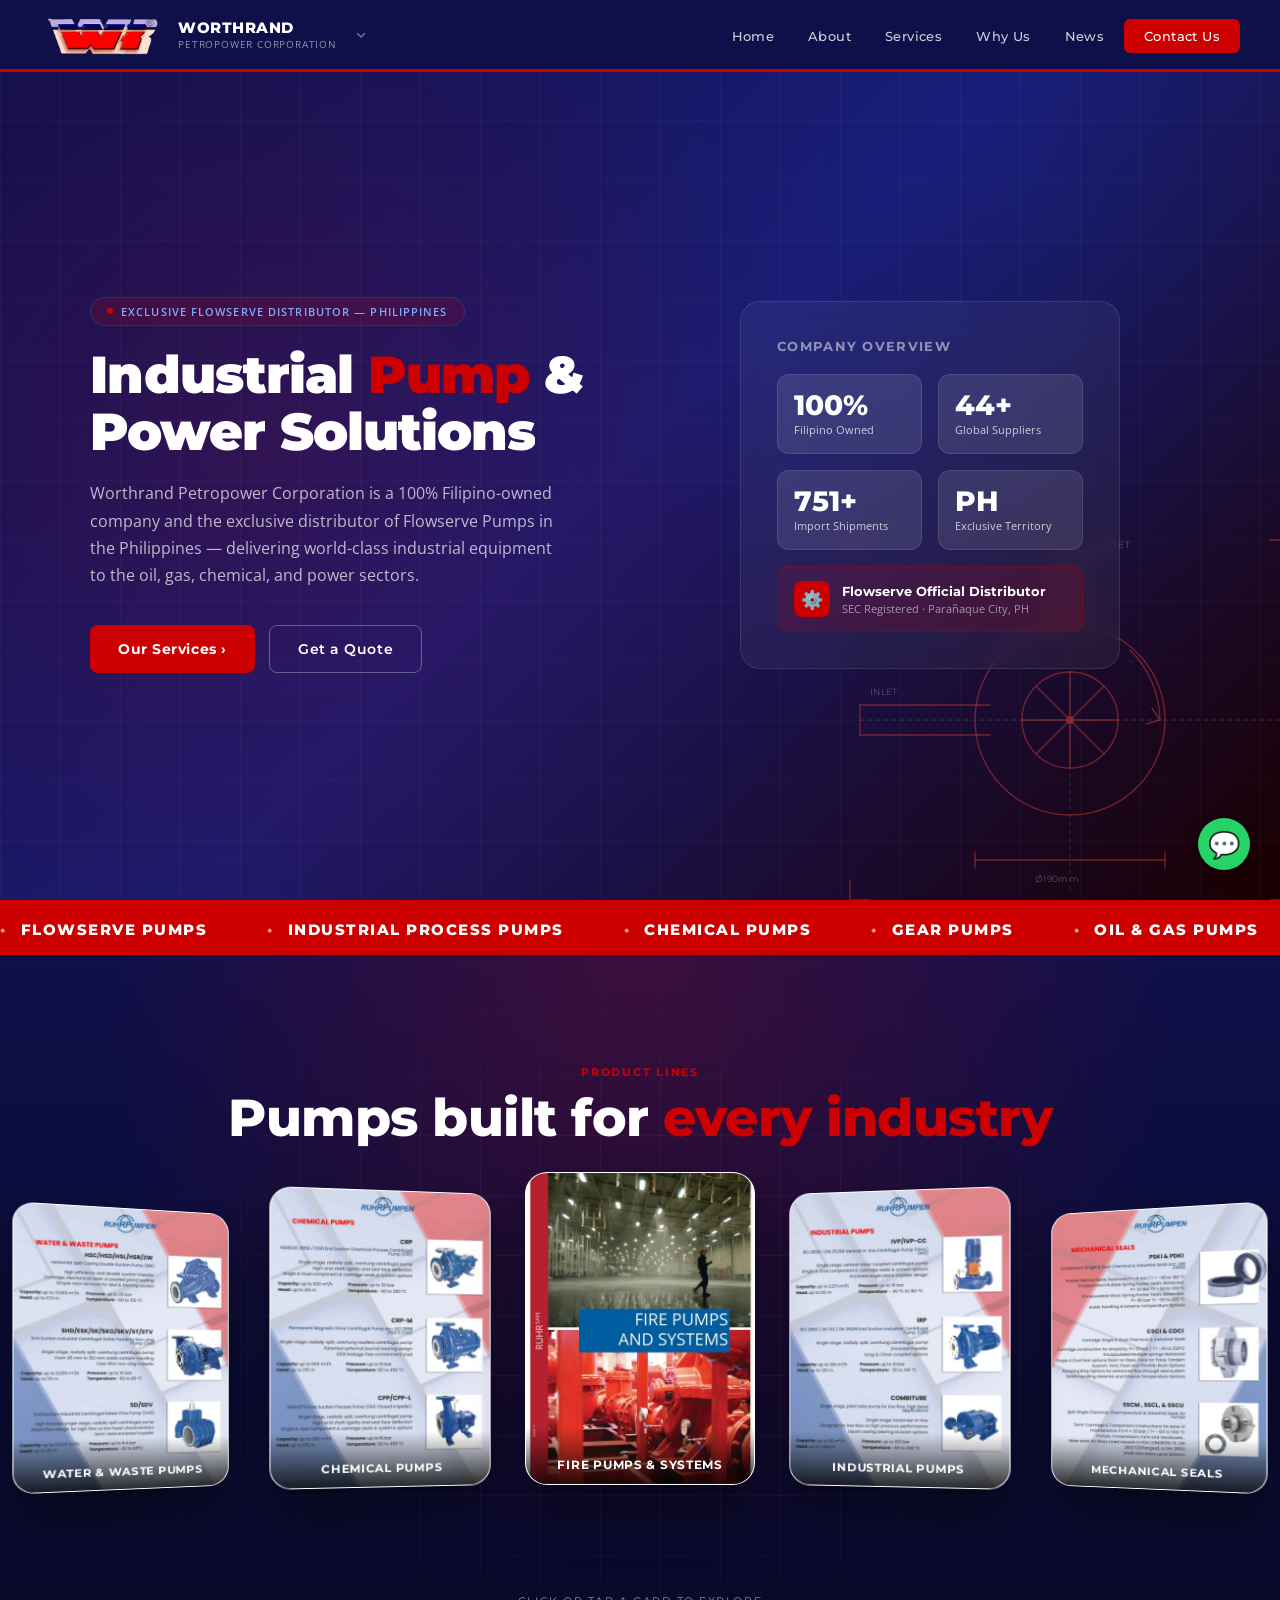
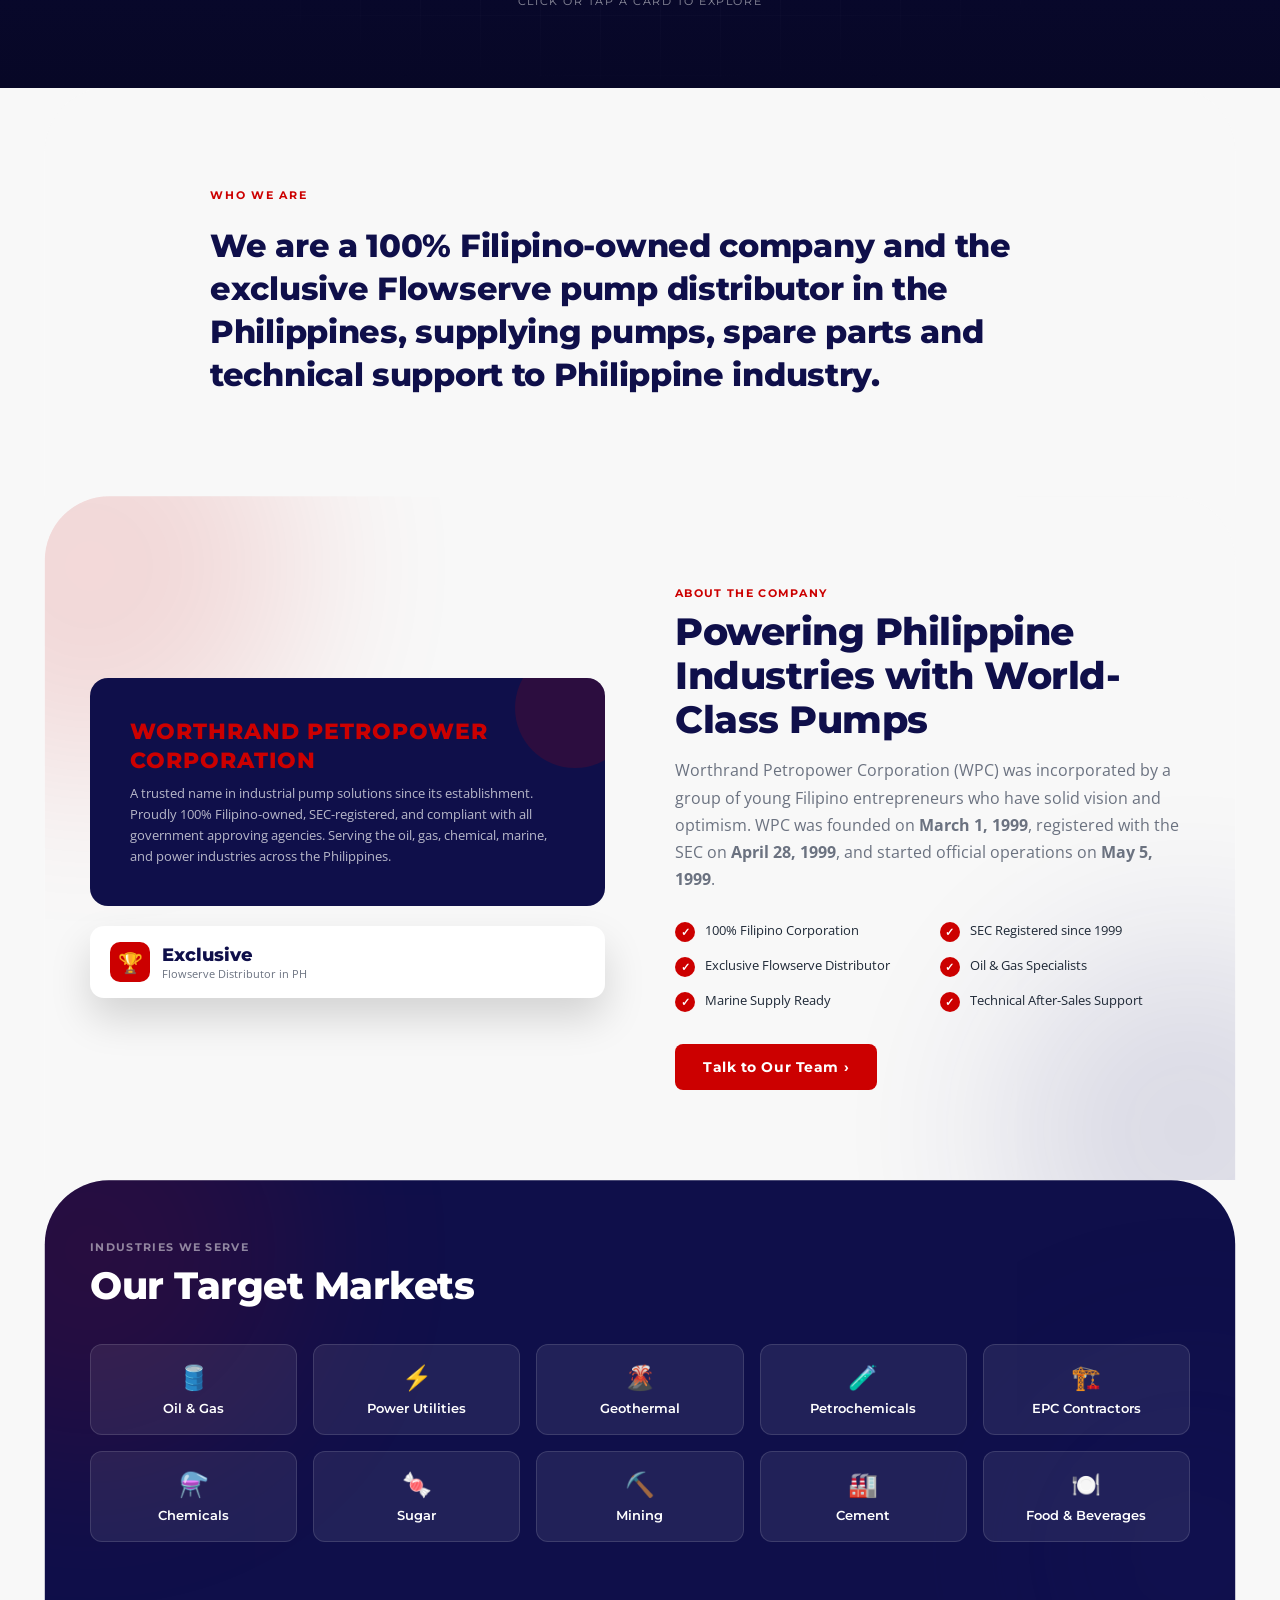
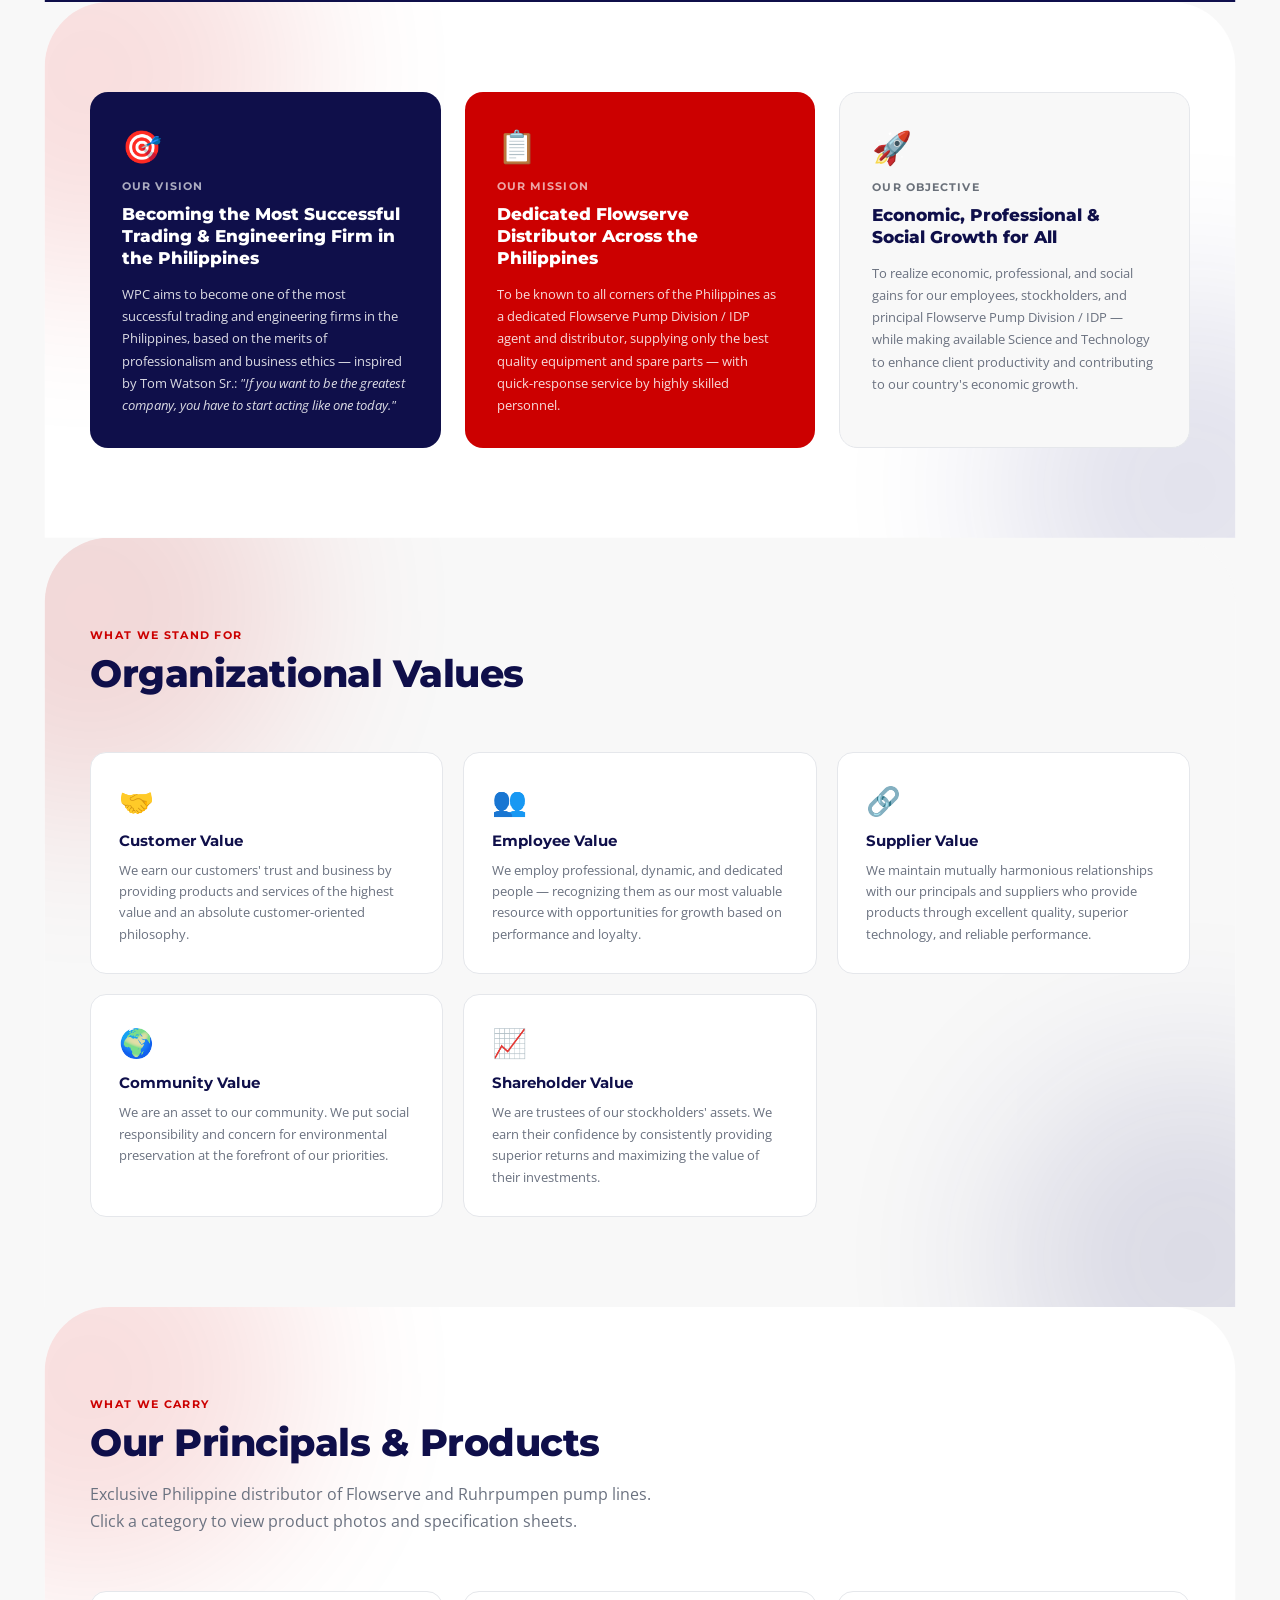
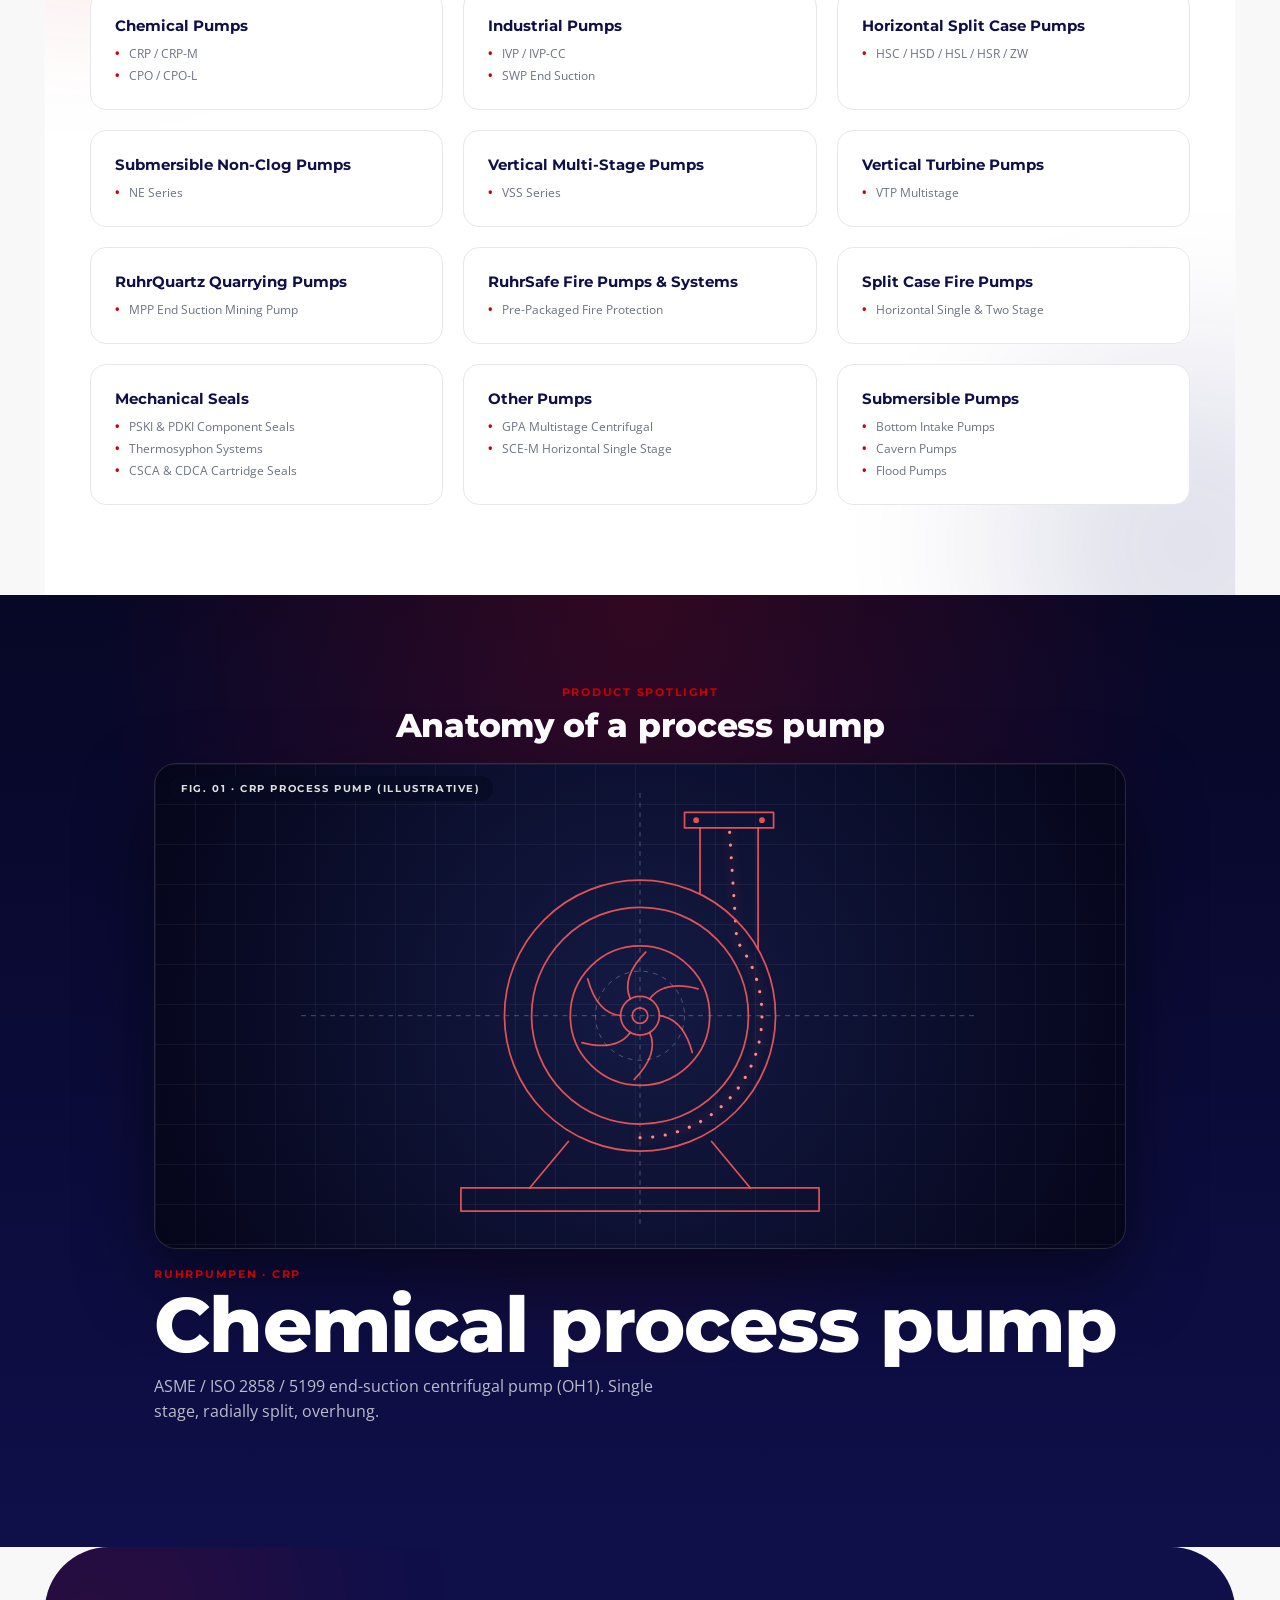
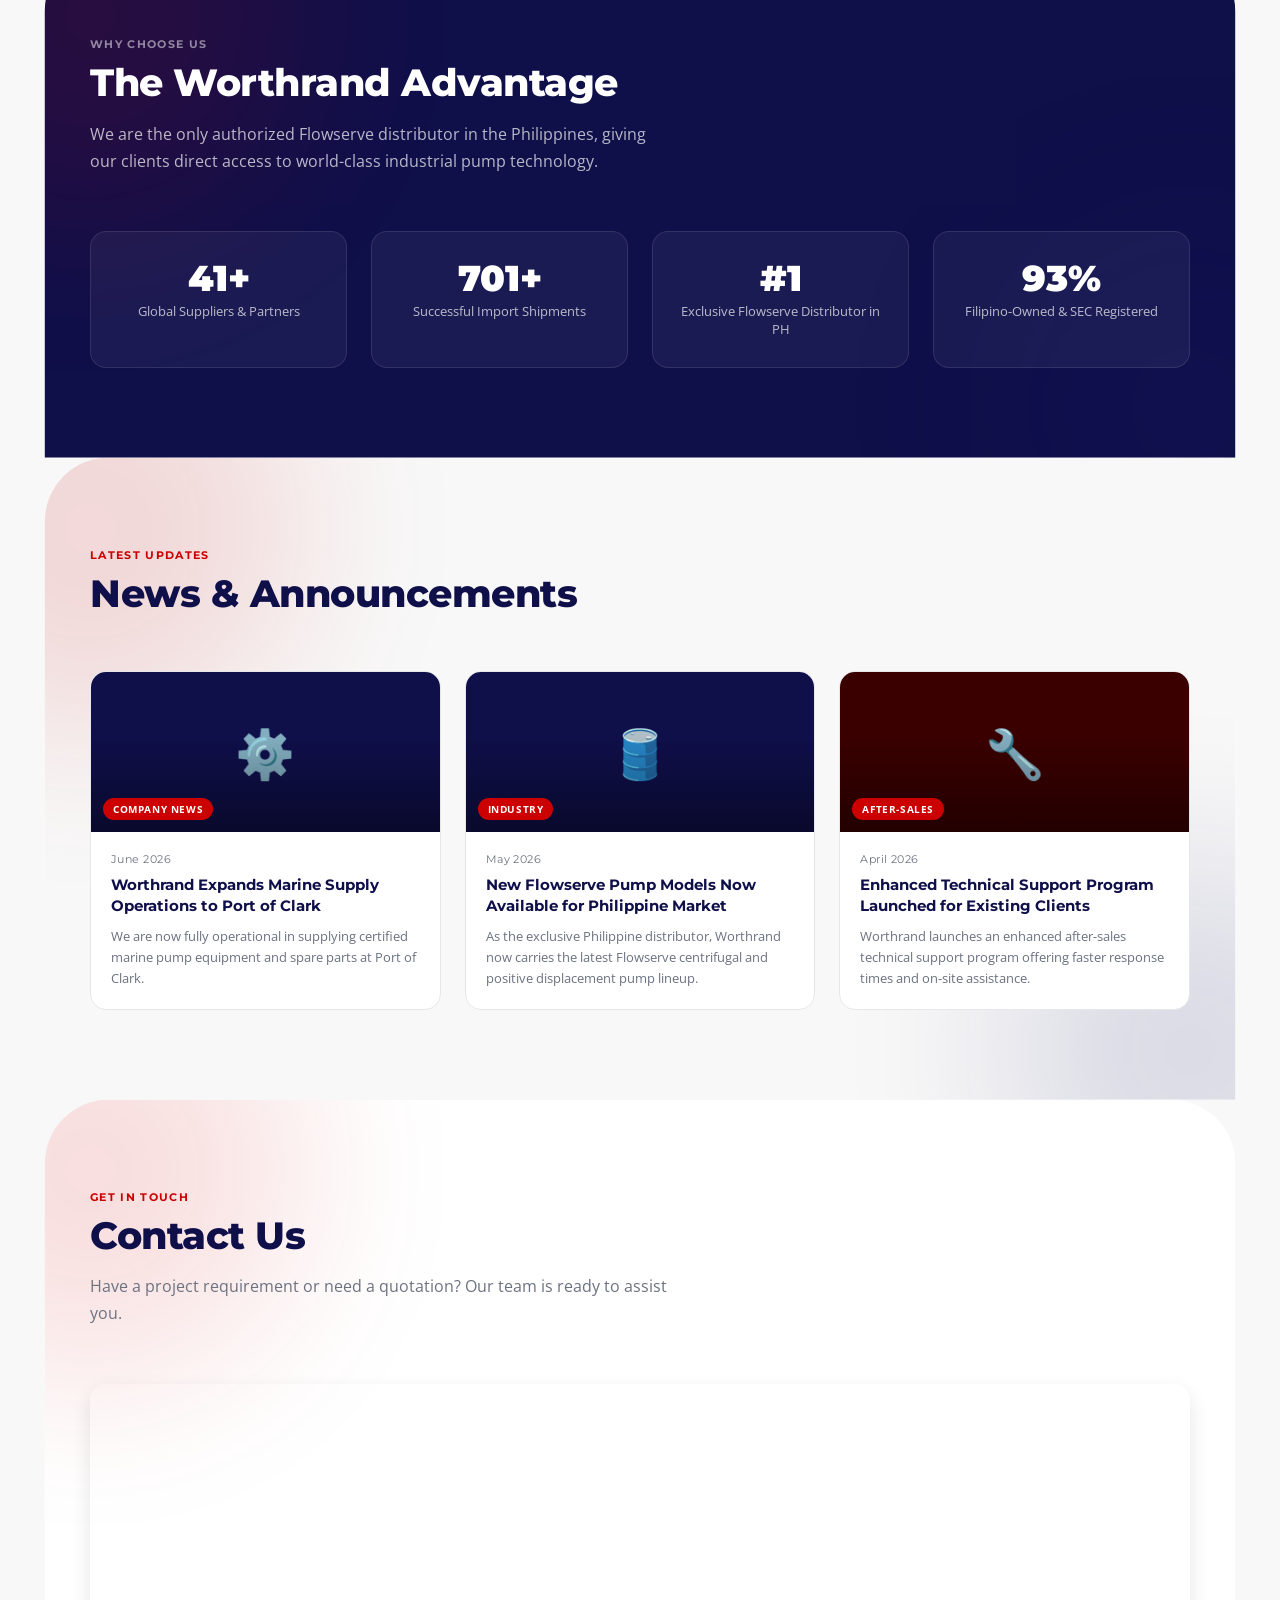
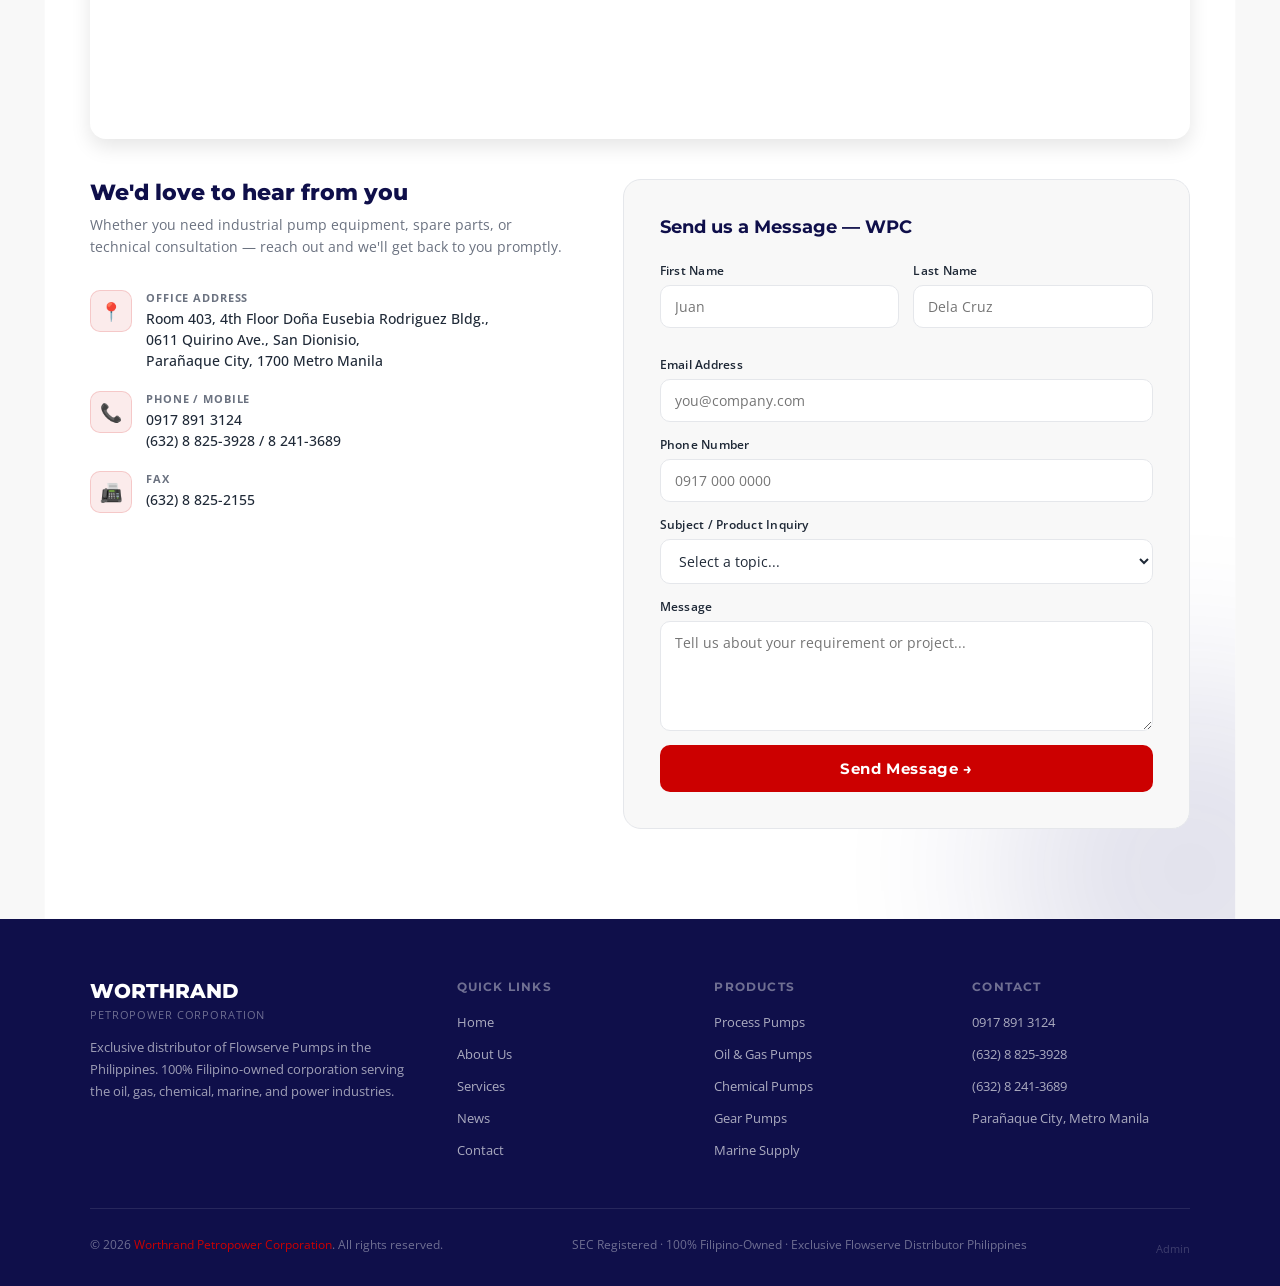
==== commit 5c6eb676: "Add files via upload" ====
--- a/index.html
+++ b/index.html
@@ -173,6 +173,7 @@
 .nav-links a { color: hsla(0,0%,100%,0.8); font-size: 13px; font-weight: 500; padding: 8px 14px; border-radius: 6px; transition: 0.2s ease; font-family: var(--ff-heading); letter-spacing: 0.03em; }
 .nav-links a:hover { color: white; background: hsla(0,0%,100%,0.1); }
 .nav-links a.active { color: var(--red); }
+body.wtc-active .nav-links a.active { color: #5ab0f0; }
 .nav-cta { background: var(--red) !important; color: white !important; padding: 9px 20px !important; border-radius: 6px !important; }
 .nav-cta:hover { background: var(--red-dark) !important; }
 
@@ -498,7 +499,7 @@
 .story-cam > svg, .story-cam > img { position: absolute; inset: 0; width: 100%; height: 100%; display: block; }
 .story-cam > img { object-fit: cover; }
 .story-cam > img + img { opacity: 0; }
-.story-hud { position: absolute; left: 16px; top: 13px; z-index: 3; font-family: var(--ff-heading); font-size: 10px; font-weight: 700; letter-spacing: 0.16em; text-transform: uppercase; color: hsla(0,0%,100%,0.62); text-shadow: 0 1px 6px hsla(0,0%,0%,0.6); }
+.story-hud { position: absolute; left: 14px; top: 12px; z-index: 3; padding: 6px 12px; border-radius: 100px; background: hsla(232,60%,8%,0.62); backdrop-filter: blur(6px); -webkit-backdrop-filter: blur(6px); font-family: var(--ff-heading); font-size: 10px; font-weight: 700; letter-spacing: 0.16em; text-transform: uppercase; color: hsla(0,0%,100%,0.88); }
 .story-caps { position: relative; width: var(--fw); max-width: 94vw; height: clamp(150px, 24vh, 200px); margin-top: 18px; }
 .story-cap { position: absolute; left: 0; top: 0; right: 0; opacity: 0; will-change: opacity, transform; pointer-events: none; }
 .cap-kicker { font-family: var(--ff-heading); font-size: 11px; font-weight: 700; letter-spacing: 0.16em; text-transform: uppercase; color: var(--red); margin-bottom: 6px; }
@@ -511,6 +512,12 @@
 .story.in .sl { animation: bpDraw 1.7s cubic-bezier(0.65,0,0.35,1) forwards; animation-delay: var(--d, 0s); }
 .story.paused .sl { animation-play-state: paused; }
 .sl-g .sl { animation-delay: .8s !important; }
+.sl-g { transform-origin: 400px 260px; animation: impSpin 14s linear infinite; animation-delay: 2.4s; }
+@keyframes impSpin { to { transform: rotate(-360deg); } }
+.st-flow { fill: none; stroke: #ff8a8a; stroke-width: 3.2; stroke-linecap: round; stroke-dasharray: 0.1 13; opacity: 0; filter: drop-shadow(0 0 5px hsla(0,90%,60%,0.9)); animation: flowUp 1.6s linear infinite; transition: opacity 1s ease 2.2s; }
+.story.in .st-flow { opacity: 1; }
+@keyframes flowUp { to { stroke-dashoffset: -26.2; } }
+.story.paused .sl-g, .story.paused .st-flow { animation-play-state: paused; }
 .st-bolt { fill: hsla(0,90%,66%,0.9); }
 .hl { opacity: 0; transition: opacity 0.5s ease; }
 .hl circle, .hl rect, .hl ellipse, .hl path { fill: none; stroke: #ff4d4d; stroke-width: 1.6; filter: drop-shadow(0 0 6px hsla(0,90%,60%,0.85)); }
@@ -1131,17 +1138,18 @@
   <path class="sl" style="--d:.1s" pathLength="1" d="M326 390 L286 438 M474 390 L514 438"/>
   <path class="sl" style="--d:.2s" pathLength="1" d="M462 134 V66 M522 191 V66"/>
   <path class="sl" style="--d:.3s" pathLength="1" d="M446 50 H538 V66 H446 Z"/>
+  <path class="st-flow" d="M400 386 A126 126 0 0 0 526 260 A126 126 0 0 0 500 183 L492 62"/>
   <circle class="st-bolt" cx="458" cy="58" r="3"/><circle class="st-bolt" cx="526" cy="58" r="3"/>
   <circle class="sl" style="--d:.2s" pathLength="1" cx="400" cy="260" r="140"/>
   <circle class="sl" style="--d:.4s" pathLength="1" cx="400" cy="260" r="112"/>
   <circle class="sl" style="--d:.6s" pathLength="1" cx="400" cy="260" r="72"/>
   <g class="sl-g" style="--d:.8s">
-    <path class="sl" pathLength="1" d="M420 260 C438 258 448 244 454 222"/>
-    <path class="sl" pathLength="1" d="M420 260 C438 258 448 244 454 222" transform="rotate(60 400 260)"/>
-    <path class="sl" pathLength="1" d="M420 260 C438 258 448 244 454 222" transform="rotate(120 400 260)"/>
-    <path class="sl" pathLength="1" d="M420 260 C438 258 448 244 454 222" transform="rotate(180 400 260)"/>
-    <path class="sl" pathLength="1" d="M420 260 C438 258 448 244 454 222" transform="rotate(240 400 260)"/>
-    <path class="sl" pathLength="1" d="M420 260 C438 258 448 244 454 222" transform="rotate(300 400 260)"/>
+    <path class="sl" pathLength="1" d="M420 260 C438 262 448 276 454 298"/>
+    <path class="sl" pathLength="1" d="M420 260 C438 262 448 276 454 298" transform="rotate(60 400 260)"/>
+    <path class="sl" pathLength="1" d="M420 260 C438 262 448 276 454 298" transform="rotate(120 400 260)"/>
+    <path class="sl" pathLength="1" d="M420 260 C438 262 448 276 454 298" transform="rotate(180 400 260)"/>
+    <path class="sl" pathLength="1" d="M420 260 C438 262 448 276 454 298" transform="rotate(240 400 260)"/>
+    <path class="sl" pathLength="1" d="M420 260 C438 262 448 276 454 298" transform="rotate(300 400 260)"/>
   </g>
   <circle class="sl" style="--d:1s" pathLength="1" cx="400" cy="260" r="20"/>
   <circle class="sl" style="--d:1.1s" pathLength="1" cx="400" cy="260" r="8"/>
